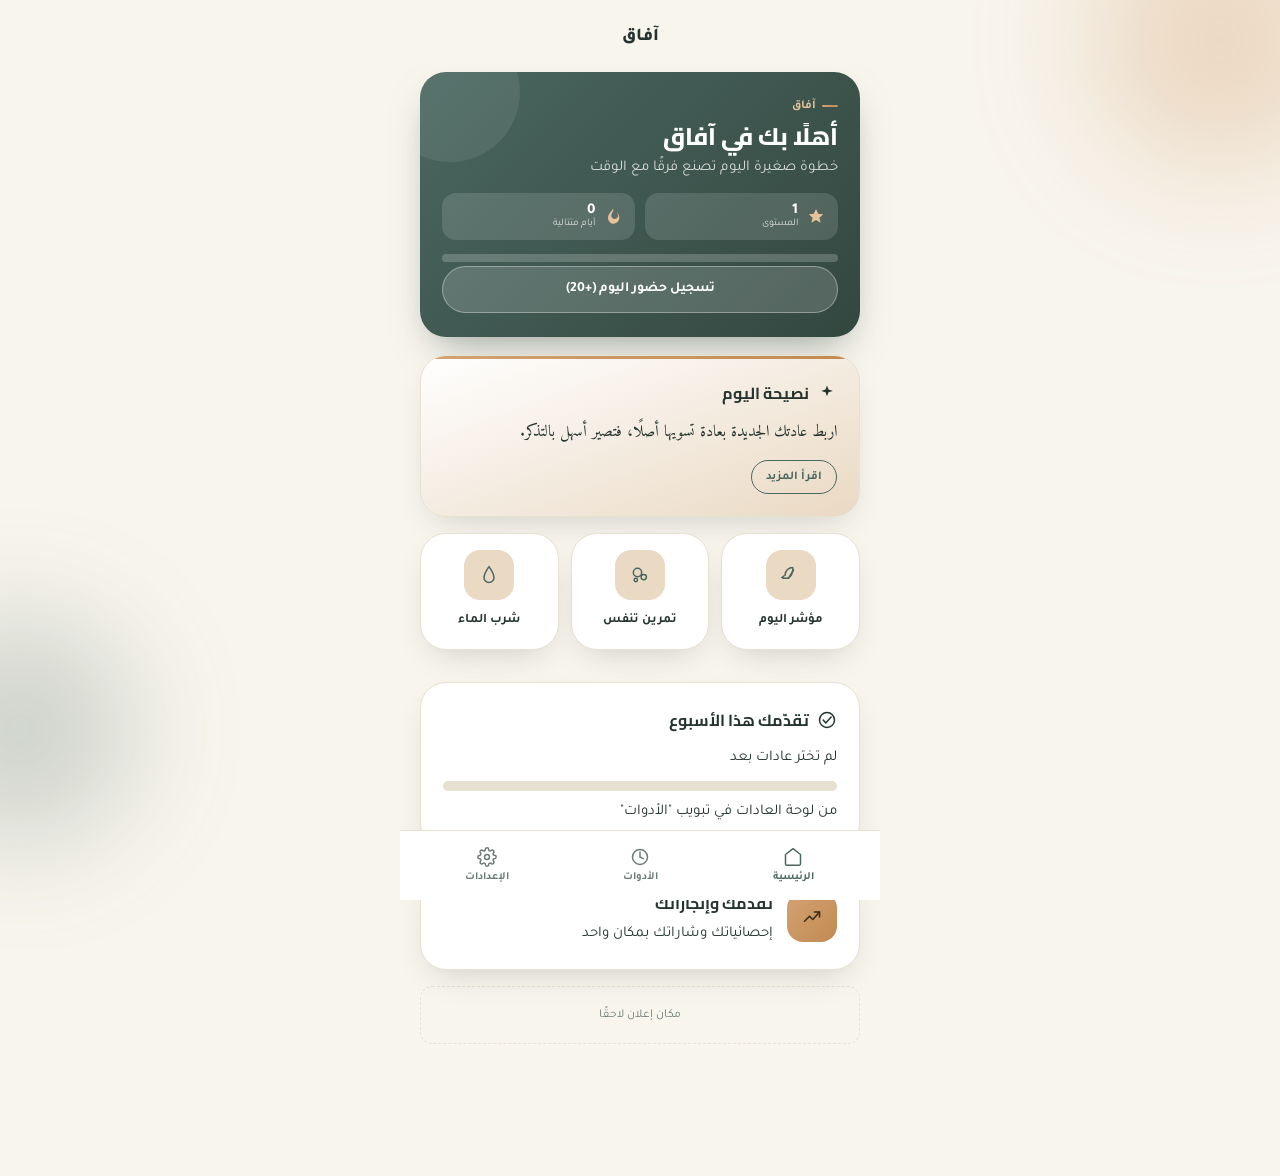
==== index.html @ e6ddd4c6 "Update print statement from 'Hello' to 'Goodbye'" ====
<!DOCTYPE html>
<html lang="ar" dir="rtl">
<head>
<meta charset="UTF-8" />
<meta name="viewport" content="width=device-width, initial-scale=1.0, maximum-scale=1.0, user-scalable=no" />
<meta name="theme-color" content="#4A6760" />
<title>آفاق | تطوير الحياة</title>
<link rel="preconnect" href="https://fonts.googleapis.com">
<link rel="preconnect" href="https://fonts.gstatic.com" crossorigin>
<link href="https://fonts.googleapis.com/css2?family=Cairo:wght@600;700;800&family=Tajawal:wght@400;500;700&family=Amiri:ital@0;1&display=swap" rel="stylesheet">
<style>
  :root{
    --primary:#4A6760; --primary-light:#6C8981; --primary-dark:#324841;
    --bg:#F8F5ED; --accent:#D4A373; --accent-light:#E7C39B; --accent-soft:#EAD9C3;
    --surface:#FFFFFF; --text-secondary:#6D7B75; --text-primary:#26342F; --border:#E7E1D2; --danger:#B3564B;
    --gold-grad: linear-gradient(135deg, #D4A373, #C08A52);
    --primary-grad: linear-gradient(135deg, #4A6760, #33473F);
    --radius-lg:26px; --radius-md:18px; --radius-sm:12px;
    --shadow: 0 14px 34px -14px rgba(38,52,47,0.22);
    --shadow-soft: 0 8px 20px -10px rgba(38,52,47,0.15);
  }
  [data-theme="dark"]{
    --primary:#9BC2B7; --primary-light:#7FA79B; --primary-dark:#C7E2D9;
    --bg:#141B18; --accent:#D9AE83; --accent-light:#E8C79E; --accent-soft:#332A1F;
    --surface:#1E2622; --text-secondary:#A9B5AF; --text-primary:#F3F1E9; --border:#2C3733;
    --shadow: 0 14px 34px -14px rgba(0,0,0,0.55); --shadow-soft: 0 8px 20px -10px rgba(0,0,0,0.4);
  }
  *{box-sizing:border-box; -webkit-tap-highlight-color:transparent;}
  html,body{margin:0;padding:0;height:100%;}
  body{ font-family:'Tajawal', sans-serif; background:var(--bg); color:var(--text-primary); overflow-x:hidden; transition:background .35s ease, color .35s ease; }
  h1,h2,h3,.display{ font-family:'Cairo', sans-serif; }
  .serif{ font-family:'Amiri', serif; }

  .icon{ width:20px; height:20px; stroke:currentColor; fill:none; stroke-width:1.8; stroke-linecap:round; stroke-linejoin:round; display:block; }
  .icon-fill{ fill:currentColor; stroke:none; }
  .icon-lg{ width:28px; height:28px; }
  .icon-sm{ width:15px; height:15px; }

  .blob{ position:fixed; border-radius:50%; filter:blur(60px); z-index:0; opacity:.35; pointer-events:none; }
  .blob-1{ width:260px; height:260px; background:var(--accent); top:-90px; right:-70px; }
  .blob-2{ width:220px; height:220px; background:var(--primary); bottom:60px; left:-90px; opacity:.25; }
  @media (prefers-reduced-motion: no-preference){ .blob{ animation: floaty 9s ease-in-out infinite alternate; } .blob-2{ animation-duration:11s; } }
  @keyframes floaty{ from{ transform:translateY(0) scale(1);} to{ transform:translateY(18px) scale(1.05);} }

  #app{ max-width:480px; margin:0 auto; min-height:100vh; display:flex; flex-direction:column; position:relative; background:transparent; z-index:1; }

  .topbar{ display:flex; align-items:center; justify-content:space-between; padding:18px 20px 8px; position:sticky; top:0; background:var(--bg); z-index:30; }
  .topbar .back-btn{ width:38px;height:38px;border-radius:50%; background:var(--surface); border:1px solid var(--border); display:flex;align-items:center;justify-content:center; cursor:pointer; box-shadow:var(--shadow-soft); color:var(--text-primary); }
  .topbar .title{font-size:18px;font-weight:800;flex:1;text-align:center;}
  .topbar .spacer{width:38px;}

  .screen{ display:none; padding:8px 20px 118px; flex:1; animation: fadeIn .35s ease; }
  .screen.active{display:block;}
  @keyframes fadeIn{ from{opacity:0; transform:translateY(8px);} to{opacity:1; transform:translateY(0);} }

  .eyebrow{ display:inline-flex; align-items:center; gap:6px; color:var(--accent); font-size:12px; font-weight:700; margin:0 0 8px; }
  .eyebrow::before{ content:''; width:16px; height:2px; background:var(--gold-grad); border-radius:2px; }
  .hero-title{ font-size:27px; font-weight:800; margin:0 0 6px; line-height:1.35; background:linear-gradient(90deg, var(--text-primary), var(--primary)); -webkit-background-clip:text; background-clip:text; color:transparent; }
  .hero-sub{color:var(--text-secondary); font-size:15px; margin:0 0 22px;}

  .card{ background:var(--surface); border:1px solid var(--border); border-radius:var(--radius-lg); padding:22px; margin-bottom:16px; box-shadow:var(--shadow); position:relative; overflow:hidden; }
  .card::before{ content:''; position:absolute; top:0; right:0; left:0; height:3px; background:var(--gold-grad); opacity:0; transition:opacity .2s; }
  .card.accented::before{ opacity:1; }
  .card h3{font-size:16px; margin:0 0 10px; display:flex; align-items:center; gap:8px;}
  .card p{font-size:15px; line-height:1.75; margin:0; color:var(--text-primary);}
  .muted{color:var(--text-secondary); font-size:13px;}

  .hero-panel{ background:var(--primary-grad); border-radius:var(--radius-lg); padding:24px 22px; color:#fff; margin-bottom:18px; position:relative; overflow:hidden; box-shadow:0 18px 40px -16px rgba(50,72,63,0.55); }
  .hero-panel::after{ content:''; position:absolute; width:140px; height:140px; border-radius:50%; background:rgba(255,255,255,0.08); top:-50px; left:-40px; }
  .hero-panel .eyebrow{ color:var(--accent-light); }
  .hero-panel .hero-title{ background:none; -webkit-text-fill-color:#fff; color:#fff; font-size:24px; }
  .hero-panel .hero-sub{ color:rgba(255,255,255,0.78); margin-bottom:16px; }
  .hero-stats{ display:flex; gap:10px; margin-bottom:14px; }
  .hero-stat-pill{ flex:1; background:rgba(255,255,255,0.13); border-radius:14px; padding:10px 12px; display:flex; align-items:center; gap:8px; }
  .hero-stat-pill .icon{ color:var(--accent-light); flex-shrink:0; }
  .hero-stat-pill .val{ font-size:15px; font-weight:800; line-height:1; }
  .hero-stat-pill .lbl{ font-size:10px; opacity:.8; }
  .xp-track{ height:8px; background:rgba(255,255,255,0.2); border-radius:5px; overflow:hidden; margin-top:4px; }
  .xp-fill{ height:100%; background:var(--gold-grad); border-radius:5px; transition:width .5s; }
  .checkin-btn{ width:100%; margin-top:4px; }

  .btn{ display:inline-flex; align-items:center; justify-content:center; gap:8px; font-family:'Tajawal', sans-serif; font-weight:700; font-size:14px; padding:14px 22px; border-radius:999px; border:none; cursor:pointer; transition:transform .15s ease, opacity .15s ease, box-shadow .15s ease; -webkit-user-select:none; user-select:none; }
  .btn:active{ transform:scale(0.96); }
  .btn-primary{ background:var(--primary-grad); color:#fff; box-shadow:0 10px 22px -8px rgba(74,103,96,0.55); }
  .btn-gold{ background:var(--gold-grad); color:#3A2A16; box-shadow:0 10px 22px -8px rgba(212,163,115,0.55); }
  .btn-outline{ background:transparent; color:var(--primary); border:1.5px solid var(--primary); }
  .btn-white{ background:rgba(255,255,255,0.16); color:#fff; border:1px solid rgba(255,255,255,0.35); }
  .btn-chip{ background:var(--bg); color:var(--text-secondary); border:1px solid var(--border); padding:9px 16px; font-size:13px; }
  .btn-chip.active{ background:var(--primary); color:#fff; border-color:var(--primary); }
  .btn-sm{ padding:9px 14px; font-size:12px; }
  .btn:disabled{ opacity:.45; cursor:not-allowed; }
  .btn-block{ width:100%; }
  .btn-row{ display:flex; gap:10px; flex-wrap:wrap; margin-bottom:16px; }
  .btn-row .btn{ flex:1; }
  .chip-row{ display:flex; gap:8px; flex-wrap:wrap; margin-bottom:16px; }

  .quick-grid{ display:flex; gap:12px; margin-bottom:16px; }
  .quick-card{ flex:1; text-align:center; cursor:pointer; padding:16px 10px; }
  .quick-icon{ width:50px;height:50px;border-radius:16px; background:var(--accent-soft); display:flex;align-items:center;justify-content:center; margin:0 auto 10px; color:var(--primary); }

  .progress-track{ height:10px; border-radius:6px; background:var(--border); overflow:hidden; margin-top:10px;}
  .progress-fill{ height:100%; background:var(--gold-grad); border-radius:6px; transition:width .5s ease; }

  .flip-card{ min-height:210px; display:flex; align-items:center; justify-content:center; flex-direction:column; text-align:center; cursor:pointer; background:linear-gradient(160deg, var(--surface), var(--accent-soft)); }
  .flip-icon{ margin-bottom:14px; color:var(--accent); }
  .flip-text{ font-size:19px; line-height:1.9; }

  .mood-grid, .tile-grid{ display:flex; flex-wrap:wrap; gap:10px; }
  .mood-item, .tile{ width:calc(33.333% - 7px); aspect-ratio:1; border-radius:var(--radius-md); border:1px solid var(--border); background:var(--surface); display:flex; flex-direction:column; align-items:center; justify-content:center; cursor:pointer; gap:6px; transition:background .2s ease, color .2s ease, transform .15s ease; color:var(--primary); }
  .mood-item:active, .tile:active{ transform:scale(0.95); }
  .mood-item.selected, .tile.selected{ background:var(--primary-grad); color:#fff; border-color:var(--primary); }
  .mood-item span.lbl, .tile span.lbl{ font-size:11.5px; text-align:center; color:var(--text-primary); }
  .mood-item.selected span.lbl, .tile.selected span.lbl{ color:#fff; }

  .breathe-wrap{ display:flex; flex-direction:column; align-items:center; margin-top:16px; }
  .breathe-ring-outer{ width:240px; height:240px; border-radius:50%; display:flex; align-items:center; justify-content:center; background: radial-gradient(circle at center, var(--accent-soft) 0%, transparent 70%); }
  .breathe-circle{ width:140px; height:140px; border-radius:50%; background: var(--primary-grad); display:flex; align-items:center; justify-content:center; color:#fff; font-size:18px; font-weight:700; box-shadow:0 20px 45px -15px rgba(74,103,96,0.6); transition: width 4s ease-in-out, height 4s ease-in-out; }
  .breathe-circle.grow{ width:220px; height:220px; }
  .breathe-wrap .btn{ margin-top:26px; min-width:200px; }

  .section-heading{ display:flex; align-items:center; gap:8px; margin:22px 0 10px; font-size:13px; font-weight:800; color:var(--text-secondary); }
  .section-heading:first-of-type{ margin-top:4px; }
  .section-heading::after{ content:''; flex:1; height:1px; background:var(--border); }
  .tool-row{ display:flex; align-items:center; gap:14px; background:var(--surface); border:1px solid var(--border); border-radius:var(--radius-lg); padding:15px 18px; margin-bottom:10px; cursor:pointer; box-shadow:var(--shadow-soft); transition:transform .15s ease; }
  .tool-row:active{ transform:scale(0.98); }
  .tool-row .tool-icon{ width:44px;height:44px;border-radius:14px; background:var(--accent-soft); display:flex;align-items:center;justify-content:center; flex-shrink:0; color:var(--primary); }
  .tool-row .tool-text{ flex:1; }
  .tool-row .tool-text h4{ margin:0 0 2px; font-size:15px; }
  .tool-row .tool-text span{ font-size:12px; color:var(--text-secondary); }
  .tool-row .chev{ color:var(--text-secondary); }

  textarea, input[type=text], input[type=time]{ width:100%; font-family:'Tajawal', sans-serif; font-size:15px; border:1px solid var(--border); border-radius:var(--radius-sm); padding:14px; background:var(--bg); color:var(--text-primary); }
  textarea{ min-height:100px; resize:vertical; }
  textarea:focus, input[type=text]:focus{ outline:2px solid var(--primary); outline-offset:1px; }

  .entry-item{ border:1px solid var(--border); border-radius:var(--radius-sm); padding:12px 14px; margin-bottom:8px; background:var(--surface); }
  .entry-item .date{ font-size:11px; color:var(--text-secondary); margin-bottom:4px; }

  .ad-placeholder{ height:58px; border:1.5px dashed var(--border); border-radius:var(--radius-sm); display:flex; align-items:center; justify-content:center; color:var(--text-secondary); font-size:12px; margin:14px 0; }

  .settings-row{ display:flex; align-items:center; justify-content:space-between; gap:10px;}
  .switch{ position:relative; width:50px; height:28px; flex-shrink:0;}
  .switch input{ display:none; }
  .switch .track{ position:absolute; inset:0; background:var(--border); border-radius:999px; transition:.25s; }
  .switch .thumb{ position:absolute; top:3px; right:3px; width:22px; height:22px; border-radius:50%; background:#fff; transition:.25s; box-shadow:0 2px 4px rgba(0,0,0,0.2); }
  .switch input:checked + .track{ background:var(--primary); }
  .switch input:checked + .track + .thumb{ transform:translateX(-22px); }

  .bottom-nav{ position:fixed; bottom:0; left:50%; transform:translateX(-50%); width:100%; max-width:480px; background:var(--surface); border-top:1px solid var(--border); display:flex; padding:8px 10px calc(8px + env(safe-area-inset-bottom)); z-index:40; }
  .nav-btn{ flex:1; display:flex; flex-direction:column; align-items:center; gap:4px; padding:8px 0; cursor:pointer; color:var(--text-secondary); font-size:11px; font-weight:700; background:none; border:none; font-family:'Tajawal',sans-serif; }
  .nav-btn.active{ color:var(--primary); }

  .toast{ position:fixed; bottom:100px; left:50%; transform:translateX(-50%) translateY(20px); background:var(--text-primary); color:var(--bg); padding:12px 22px; border-radius:999px; font-size:13px; font-weight:700; opacity:0; transition:.3s ease; z-index:100; pointer-events:none; max-width:85%; text-align:center; }
  .toast.show{ opacity:1; transform:translateX(-50%) translateY(0); }

  .slider-row{ margin-bottom:16px; }
  .slider-row .slider-label{ display:flex; justify-content:space-between; font-size:13px; margin-bottom:6px; }
  .slider-row .slider-label b{ color:var(--accent); }
  input[type=range]{ -webkit-appearance:none; width:100%; height:6px; border-radius:4px; background:var(--border); outline:none; }
  input[type=range]::-webkit-slider-thumb{ -webkit-appearance:none; width:20px; height:20px; border-radius:50%; background:var(--gold-grad); box-shadow:0 4px 10px rgba(0,0,0,0.25); cursor:pointer; border:2px solid var(--surface); }
  .radar-wrap{ display:flex; justify-content:center; margin-bottom:6px; }

  .matrix-add{ margin-bottom:14px; }
  .quadrant-grid{ display:grid; grid-template-columns:1fr 1fr; gap:10px; }
  .quadrant-box{ background:var(--surface); border:1px solid var(--border); border-radius:var(--radius-md); padding:12px; min-height:120px; border-top:4px solid var(--primary); }
  .quadrant-box.q-schedule{ border-top-color:var(--accent); }
  .quadrant-box.q-delegate{ border-top-color:#8B9A94; }
  .quadrant-box.q-eliminate{ border-top-color:var(--danger); }
  .quadrant-box h4{ margin:0 0 8px; font-size:12px; }
  .quadrant-box .q-item{ display:flex; align-items:center; gap:6px; font-size:12.5px; background:var(--bg); border-radius:8px; padding:7px 8px; margin-bottom:6px; }
  .quadrant-box .q-item span{ flex:1; }
  .quadrant-box .q-item.done span{ text-decoration:line-through; opacity:.5; }
  .q-item button{ background:none; border:none; color:var(--text-secondary); cursor:pointer; font-size:13px; padding:2px; }

  .water-grid{ display:flex; flex-wrap:wrap; gap:12px; justify-content:center; margin:20px 0; }
  .water-cup{ width:44px; height:52px; border-radius:8px 8px 16px 16px; border:2px solid var(--primary); display:flex; align-items:flex-end; justify-content:center; cursor:pointer; overflow:hidden; background:var(--surface); }
  .water-cup .fill{ width:100%; height:0%; background:linear-gradient(180deg, #8FC1D9, #4A93B5); transition:height .3s ease; }
  .water-cup.filled .fill{ height:100%; }

  .ring-wrap{ display:flex; justify-content:center; margin:14px 0 6px; }
  .ring-outer{ width:220px; height:220px; border-radius:50%; display:flex; align-items:center; justify-content:center; background: conic-gradient(var(--accent) calc(var(--deg,0) * 1deg), var(--border) 0deg); transition: background .3s linear; }
  .ring-inner{ width:180px; height:180px; border-radius:50%; background:var(--surface); display:flex; flex-direction:column; align-items:center; justify-content:center; box-shadow:var(--shadow-soft); }
  .ring-inner .time{ font-size:32px; font-weight:800; font-family:'Cairo', sans-serif; }
  .ring-inner .mode{ font-size:12px; color:var(--text-secondary); margin-top:4px; }

  .habit-board-row{ display:flex; align-items:center; gap:10px; margin-bottom:12px; }
  .habit-board-row .hb-label{ width:96px; flex-shrink:0; font-size:12.5px; display:flex; align-items:center; gap:6px; }
  .hb-days{ display:flex; gap:5px; flex:1; }
  .hb-day{ flex:1; aspect-ratio:1; border-radius:9px; border:1px solid var(--border); display:flex; align-items:center; justify-content:center; font-size:10.5px; color:var(--text-secondary); background:var(--surface); }
  .hb-day.done{ background:var(--primary-grad); color:#fff; border-color:var(--primary); }
  .hb-day.today{ border:2px solid var(--accent); cursor:pointer; font-weight:800; }
  .hb-day.today:active{ transform:scale(0.92); }
  .habit-pick-item{ display:flex; align-items:center; gap:8px; padding:11px 14px; border:1px solid var(--border); border-radius:var(--radius-md); margin-bottom:8px; cursor:pointer; background:var(--surface); }
  .habit-pick-item.checked{ border-color:var(--primary); background:var(--accent-soft); }
  .hp-check{ width:20px; height:20px; border-radius:6px; border:2px solid var(--border); flex-shrink:0; display:flex; align-items:center; justify-content:center; color:transparent; }
  .habit-pick-item.checked .hp-check{ background:var(--primary); border-color:var(--primary); color:#fff; }
  .hp-icon{ color:var(--primary); }

  .routine-tabs{ display:flex; gap:8px; margin-bottom:16px; }
  .routine-tabs .btn-chip{ flex:1; display:flex; align-items:center; justify-content:center; gap:6px;}
  .routine-item{ display:flex; align-items:center; gap:10px; background:var(--surface); border:1px solid var(--border); border-radius:var(--radius-sm); padding:12px 14px; margin-bottom:8px; }
  .check-circle-sm{ width:24px; height:24px; border-radius:50%; border:2px solid var(--border); flex-shrink:0; display:flex; align-items:center; justify-content:center; cursor:pointer; color:transparent; }
  .routine-item.done .check-circle-sm{ background:var(--primary); border-color:var(--primary); color:#fff; }
  .routine-item.done span.rtext{ text-decoration:line-through; opacity:.5; }
  .routine-item .rtext{ flex:1; font-size:14px; }
  .routine-item button{ background:none; border:none; color:var(--text-secondary); font-size:15px; cursor:pointer; }
  .add-item-row{ display:flex; gap:8px; margin-bottom:16px; }
  .add-item-row input{ flex:1; }

  .badge-grid{ display:grid; grid-template-columns:1fr 1fr; gap:12px; }
  .badge-card{ background:var(--surface); border:1px solid var(--border); border-radius:var(--radius-md); padding:18px 10px; text-align:center; position:relative; }
  .badge-card .b-icon{ margin:0 auto 8px; color:var(--text-secondary); opacity:.35; display:flex; justify-content:center; }
  .badge-card.unlocked .b-icon{ color:var(--accent); opacity:1; }
  .badge-card .b-title{ font-size:12.5px; font-weight:700; margin-bottom:3px; }
  .badge-card .b-desc{ font-size:10.5px; color:var(--text-secondary); }
  .badge-card.unlocked{ border-color:var(--accent); box-shadow:0 8px 22px -12px rgba(212,163,115,0.6); }
  .badge-card.unlocked::after{ content:'✓'; position:absolute; top:8px; left:8px; width:18px; height:18px; border-radius:50%; background:var(--gold-grad); color:#3A2A16; font-size:11px; display:flex; align-items:center; justify-content:center; font-weight:800; }

  .streak-pill{ display:inline-flex; align-items:center; gap:6px; background:var(--accent-soft); color:var(--accent); padding:6px 14px; border-radius:999px; font-size:12.5px; font-weight:700; margin-bottom:14px; }
  [data-theme="dark"] .streak-pill{ color:var(--accent-light); }

  .heatmap{ display:grid; grid-template-columns:repeat(10,1fr); gap:5px; margin-top:8px; }
  .heat-cell{ aspect-ratio:1; border-radius:5px; background:var(--border); }
  .heat-1{ background:var(--accent-soft); }
  .heat-2{ background:var(--accent-light); }
  .heat-3{ background:var(--accent); }
  .stat-grid{ display:grid; grid-template-columns:1fr 1fr; gap:12px; }
  .stat-box{ background:var(--surface); border:1px solid var(--border); border-radius:var(--radius-md); padding:16px; text-align:center; }
  .stat-box .sv{ font-size:22px; font-weight:800; color:var(--primary); font-family:'Cairo',sans-serif; }
  .stat-box .sl{ font-size:11.5px; color:var(--text-secondary); margin-top:2px; }

  .goal-card{ background:var(--surface); border:1px solid var(--border); border-radius:var(--radius-md); padding:18px; margin-bottom:14px; }
  .goal-card h4{ margin:0 0 4px; font-size:15px; }
  .milestone-item{ display:flex; align-items:center; gap:8px; font-size:13px; margin:8px 0; }
  .milestone-item span{ flex:1; }
  .milestone-item.done span{ text-decoration:line-through; opacity:.5; }
  .milestone-add-row{ display:flex; gap:6px; margin-top:8px; }
  .milestone-add-row input{ flex:1; padding:9px 12px; font-size:13px; }

  .book-item{ display:flex; align-items:center; gap:10px; background:var(--surface); border:1px solid var(--border); border-radius:var(--radius-sm); padding:12px; margin-bottom:8px; }
  .book-item .bi-info{ flex:1; }
  .book-item .bi-title{ font-size:14px; font-weight:700; margin-bottom:2px; }
  .book-item .bi-author{ font-size:11.5px; color:var(--text-secondary); }
  .status-chip{ font-size:10.5px; padding:4px 10px; border-radius:999px; background:var(--accent-soft); color:var(--accent); white-space:nowrap; cursor:pointer; border:none; font-family:'Tajawal',sans-serif; font-weight:700;}
  .stars{ display:flex; gap:2px; margin-top:4px; }
  .stars .star-btn{ cursor:pointer; color:var(--border); }
  .stars .star-btn.on{ color:var(--accent); }

  ::selection{ background:var(--accent-soft); }
</style>
</head>
<body>
<div class="blob blob-1"></div>
<div class="blob blob-2"></div>

<!-- ===== Icon library ===== -->
<svg style="display:none">
<defs>
  <symbol id="i-home" viewBox="0 0 24 24"><path d="M3 9l9-7 9 7v11a2 2 0 0 1-2 2H5a2 2 0 0 1-2-2z"/></symbol>
  <symbol id="i-compass" viewBox="0 0 24 24"><circle cx="12" cy="12" r="9"/><path d="M12 6v6l4 2"/></symbol>
  <symbol id="i-gear" viewBox="0 0 24 24"><circle cx="12" cy="12" r="3"/><path d="M19.4 15a1.65 1.65 0 0 0 .33 1.82l.06.06a2 2 0 1 1-2.83 2.83l-.06-.06a1.65 1.65 0 0 0-1.82-.33 1.65 1.65 0 0 0-1 1.51V21a2 2 0 0 1-4 0v-.09A1.65 1.65 0 0 0 9 19.4a1.65 1.65 0 0 0-1.82.33l-.06.06a2 2 0 1 1-2.83-2.83l.06-.06a1.65 1.65 0 0 0 .33-1.82 1.65 1.65 0 0 0-1.51-1H3a2 2 0 0 1 0-4h.09A1.65 1.65 0 0 0 4.6 9a1.65 1.65 0 0 0-.33-1.82l-.06-.06a2 2 0 1 1 2.83-2.83l.06.06a1.65 1.65 0 0 0 1.82.33H9a1.65 1.65 0 0 0 1-1.51V3a2 2 0 0 1 4 0v.09a1.65 1.65 0 0 0 1 1.51 1.65 1.65 0 0 0 1.82-.33l.06-.06a2 2 0 1 1 2.83 2.83l-.06.06a1.65 1.65 0 0 0-.33 1.82V9a1.65 1.65 0 0 0 1.51 1H21a2 2 0 0 1 0 4h-.09a1.65 1.65 0 0 0-1.51 1z"/></symbol>
  <symbol id="i-sparkle" viewBox="0 0 24 24"><path class="icon-fill" d="M12 3l1.8 4.9L19 9.5l-5.2 1.6L12 16l-1.8-4.9L5 9.5l5.2-1.6L12 3z"/></symbol>
  <symbol id="i-dice" viewBox="0 0 24 24"><rect x="3" y="3" width="18" height="18" rx="5"/><circle class="icon-fill" cx="8" cy="8" r="1.3"/><circle class="icon-fill" cx="16" cy="8" r="1.3"/><circle class="icon-fill" cx="12" cy="12" r="1.3"/><circle class="icon-fill" cx="8" cy="16" r="1.3"/><circle class="icon-fill" cx="16" cy="16" r="1.3"/></symbol>
  <symbol id="i-leaf" viewBox="0 0 24 24"><path d="M5 12c0-5.5 4.5-9 9-9 1 6-2 13-9 13-2 0-4-1-4-1z"/><line x1="9" y1="16" x2="15" y2="6"/></symbol>
  <symbol id="i-target" viewBox="0 0 24 24"><circle cx="12" cy="12" r="9"/><circle cx="12" cy="12" r="5.5"/><circle class="icon-fill" cx="12" cy="12" r="2"/></symbol>
  <symbol id="i-chat" viewBox="0 0 24 24"><rect x="3" y="5" width="18" height="12" rx="4"/><path class="icon-fill" d="M8 17l-2 4 5-4z"/></symbol>
  <symbol id="i-flower" viewBox="0 0 24 24"><circle cx="12" cy="6" r="3"/><circle cx="18" cy="12" r="3"/><circle cx="12" cy="18" r="3"/><circle cx="6" cy="12" r="3"/><circle class="icon-fill" cx="12" cy="12" r="2.2"/></symbol>
  <symbol id="i-bubbles" viewBox="0 0 24 24"><circle cx="9" cy="9" r="5"/><circle cx="16.5" cy="14.5" r="3.2"/><circle cx="7" cy="18" r="2"/></symbol>
  <symbol id="i-stopwatch" viewBox="0 0 24 24"><circle cx="12" cy="13" r="8"/><line x1="12" y1="13" x2="12" y2="8.5"/><line x1="9" y1="2" x2="15" y2="2"/><line x1="12" y1="2" x2="12" y2="5"/></symbol>
  <symbol id="i-droplet" viewBox="0 0 24 24"><path d="M12 2C12 2 6 10.5 6 15a6 6 0 0 0 12 0c0-4.5-6-13-6-13z"/></symbol>
  <symbol id="i-check-circle" viewBox="0 0 24 24"><circle cx="12" cy="12" r="9"/><polyline points="7.5,12 10.5,15.5 17,8.5"/></symbol>
  <symbol id="i-grid4" viewBox="0 0 24 24"><rect x="3" y="3" width="8" height="8" rx="1.5"/><rect x="13" y="3" width="8" height="8" rx="1.5"/><rect x="3" y="13" width="8" height="8" rx="1.5"/><rect x="13" y="13" width="8" height="8" rx="1.5"/></symbol>
  <symbol id="i-sun" viewBox="0 0 24 24"><circle cx="12" cy="12" r="4"/><line x1="12" y1="2" x2="12" y2="4.5"/><line x1="12" y1="19.5" x2="12" y2="22"/><line x1="4.2" y1="4.2" x2="6" y2="6"/><line x1="18" y1="18" x2="19.8" y2="19.8"/><line x1="2" y1="12" x2="4.5" y2="12"/><line x1="19.5" y1="12" x2="22" y2="12"/><line x1="4.2" y1="19.8" x2="6" y2="18"/><line x1="18" y1="6" x2="19.8" y2="4.2"/></symbol>
  <symbol id="i-moon" viewBox="0 0 24 24"><path class="icon-fill" d="M21 12.8A9 9 0 1 1 11.2 3 7 7 0 0 0 21 12.8z"/></symbol>
  <symbol id="i-notebook" viewBox="0 0 24 24"><rect x="5" y="3" width="14" height="18" rx="1.5"/><line x1="9" y1="3" x2="9" y2="21"/><line x1="12" y1="8" x2="16" y2="8"/><line x1="12" y1="12" x2="16" y2="12"/><line x1="12" y1="16" x2="16" y2="16"/></symbol>
  <symbol id="i-medal" viewBox="0 0 24 24"><circle cx="12" cy="9" r="5"/><path d="M9 13.2 6.5 21 12 18 17.5 21 15 13.2"/></symbol>
  <symbol id="i-flame" viewBox="0 0 24 24"><path class="icon-fill" d="M12 2c1.5 3-2 4.7-2 8.3a4 4 0 0 0 8 0c0-2-1-3-1.5-4 2 1.5 3 4.2 3 6.7A6.5 6.5 0 0 1 6 13.5C6 8 10 6 12 2z"/></symbol>
  <symbol id="i-star" viewBox="0 0 24 24"><path class="icon-fill" d="M12 2.5l2.6 5.6 6.1.6-4.6 4.1 1.4 6-5.5-3.2-5.5 3.2 1.4-6-4.6-4.1 6.1-.6z"/></symbol>
  <symbol id="i-trending" viewBox="0 0 24 24"><polyline points="3,17 9,11 13,15 21,6"/><polyline points="15,6 21,6 21,12"/></symbol>
  <symbol id="i-calendar" viewBox="0 0 24 24"><rect x="3" y="5" width="18" height="16" rx="2"/><line x1="3" y1="10" x2="21" y2="10"/><line x1="8" y1="3" x2="8" y2="7"/><line x1="16" y1="3" x2="16" y2="7"/></symbol>
  <symbol id="i-bell" viewBox="0 0 24 24"><path d="M18 9a6 6 0 0 0-12 0c0 6.5-3 8-3 8h18s-3-1.5-3-8z"/><path d="M13.7 20a2 2 0 0 1-3.4 0"/></symbol>
  <symbol id="i-flag" viewBox="0 0 24 24"><line x1="5" y1="3" x2="5" y2="21"/><path d="M5 4h13l-3.5 4.5L18 13H5z"/></symbol>
  <symbol id="i-book-open" viewBox="0 0 24 24"><path d="M3 5a2 2 0 0 1 2-2h6v16H5a2 2 0 0 1-2-2z"/><path d="M21 5a2 2 0 0 0-2-2h-6v16h6a2 2 0 0 0 2-2z"/></symbol>
  <symbol id="i-pencil" viewBox="0 0 24 24"><path d="M4 20l1-4L16.5 4.5a1.5 1.5 0 0 1 2 0l1 1a1.5 1.5 0 0 1 0 2L8 19l-4 1z"/></symbol>
  <symbol id="i-walk" viewBox="0 0 24 24"><circle class="icon-fill" cx="13" cy="4" r="1.8"/><path d="M13 6.5v6l-4 4.5M13 9l4-2M13 11.5l3 2.5-1 6"/></symbol>
  <symbol id="i-phone-off" viewBox="0 0 24 24"><rect x="7" y="2" width="10" height="20" rx="2"/><line x1="4" y1="4" x2="20" y2="20"/></symbol>
  <symbol id="i-list-check" viewBox="0 0 24 24"><circle class="icon-fill" cx="4.5" cy="6" r="1.3"/><line x1="9" y1="6" x2="20" y2="6"/><circle class="icon-fill" cx="4.5" cy="12" r="1.3"/><line x1="9" y1="12" x2="20" y2="12"/><circle class="icon-fill" cx="4.5" cy="18" r="1.3"/><line x1="9" y1="18" x2="20" y2="18"/></symbol>
  <symbol id="i-cloud" viewBox="0 0 24 24"><path d="M17 18H7a4 4 0 1 1 .6-8A5.5 5.5 0 0 1 18 9.6 3.5 3.5 0 0 1 17 18z"/></symbol>
  <symbol id="i-question" viewBox="0 0 24 24"><circle cx="12" cy="12" r="9"/><path d="M9.5 9.2a2.6 2.6 0 0 1 5 1c0 1.7-2.5 1.9-2.5 3.5"/><circle class="icon-fill" cx="12" cy="17" r="0.6"/></symbol>
  <symbol id="i-zap" viewBox="0 0 24 24"><path class="icon-fill" d="M13 2 4 14h6l-1 8 9-12h-6z"/></symbol>
</defs>
</svg>

<div id="app">

  <div class="topbar" id="topbar">
    <div class="back-btn" id="backBtn" style="visibility:hidden;" onclick="goBack()"><svg class="icon" viewBox="0 0 24 24" fill="none" stroke-width="2"><path d="M9 6l6 6-6 6"/></svg></div>
    <div class="title" id="screenTitle">آفاق</div>
    <div class="spacer"></div>
  </div>

  <!-- ===== HOME ===== -->
  <div class="screen" id="screen-home">
    <div class="hero-panel">
      <p class="eyebrow">آفاق</p>
      <h1 class="hero-title">أهلًا بك في آفاق</h1>
      <p class="hero-sub">خطوة صغيرة اليوم تصنع فرقًا مع الوقت</p>
      <div class="hero-stats">
        <div class="hero-stat-pill">
          <svg class="icon" viewBox="0 0 24 24"><use href="#i-star"></use></svg>
          <div><div class="val" id="heroLevel">1</div><div class="lbl">المستوى</div></div>
        </div>
        <div class="hero-stat-pill">
          <svg class="icon" viewBox="0 0 24 24"><use href="#i-flame"></use></svg>
          <div><div class="val" id="heroStreak">0</div><div class="lbl">أيام متتالية</div></div>
        </div>
      </div>
      <div class="xp-track"><div class="xp-fill" id="heroXpFill" style="width:0%"></div></div>
      <button class="btn btn-white checkin-btn" id="checkinBtn" onclick="doCheckin()">تسجيل حضور اليوم</button>
    </div>

    <div class="card flip-card accented" onclick="go('daily-tip')" style="min-height:0; padding:22px; text-align:right; display:block;">
      <h3><svg class="icon" viewBox="0 0 24 24"><use href="#i-sparkle"></use></svg> نصيحة اليوم</h3>
      <p class="serif" id="home-tip-text" style="margin-bottom:14px; font-size:16px;"></p>
      <span class="btn btn-outline btn-sm">اقرأ المزيد</span>
    </div>

    <div class="quick-grid">
      <div class="card quick-card" onclick="go('mood')"><div class="quick-icon"><svg class="icon" viewBox="0 0 24 24"><use href="#i-leaf"></use></svg></div><p style="font-weight:700; font-size:13px; margin:0;">مؤشر اليوم</p></div>
      <div class="card quick-card" onclick="go('breathing')"><div class="quick-icon"><svg class="icon" viewBox="0 0 24 24"><use href="#i-bubbles"></use></svg></div><p style="font-weight:700; font-size:13px; margin:0;">تمرين تنفس</p></div>
      <div class="card quick-card" onclick="go('water')"><div class="quick-icon"><svg class="icon" viewBox="0 0 24 24"><use href="#i-droplet"></use></svg></div><p style="font-weight:700; font-size:13px; margin:0;">شرب الماء</p></div>
    </div>

    <div class="card">
      <h3><svg class="icon" viewBox="0 0 24 24"><use href="#i-check-circle"></use></svg> تقدّمك هذا الأسبوع</h3>
      <p id="home-progress-text">0/7</p>
      <div class="progress-track"><div class="progress-fill" id="home-progress-fill" style="width:0%"></div></div>
      <p class="muted" style="margin-top:8px;">من لوحة العادات في تبويب "الأدوات"</p>
    </div>

    <div class="card accented" onclick="go('stats')" style="cursor:pointer; display:flex; align-items:center; gap:14px;">
      <div class="quick-icon" style="margin:0; background:var(--gold-grad); color:#3A2A16;"><svg class="icon" viewBox="0 0 24 24"><use href="#i-trending"></use></svg></div>
      <div><h3 style="margin:0 0 3px;">تقدمك وإنجازاتك</h3><p class="muted" style="margin:0;">إحصائياتك وشاراتك بمكان واحد</p></div>
    </div>

    <div class="ad-placeholder">مكان إعلان لاحقًا</div>
  </div>

  <!-- ===== TOOLS LIST ===== -->
  <div class="screen" id="screen-tools">
    <h1 class="hero-title">الأدوات</h1>
    <p class="hero-sub">مجموعة أدوات لمساعدتك يومًا بعد يوم</p>

    <div class="section-heading">الإلهام اليومي</div>
    <div class="tool-row" onclick="go('daily-tip')"><div class="tool-icon"><svg class="icon" viewBox="0 0 24 24"><use href="#i-sparkle"></use></svg></div><div class="tool-text"><h4>نصيحة اليوم</h4><span>بطاقة نصيحة يومية ملهمة</span></div><div class="chev">‹</div></div>
    <div class="tool-row" onclick="go('affirmations')"><div class="tool-icon"><svg class="icon" viewBox="0 0 24 24"><use href="#i-zap"></use></svg></div><div class="tool-text"><h4>التأكيدات اليومية</h4><span>عبارات إيجابية تعزز ثقتك</span></div><div class="chev">‹</div></div>
    <div class="tool-row" onclick="go('challenge')"><div class="tool-icon"><svg class="icon" viewBox="0 0 24 24"><use href="#i-dice"></use></svg></div><div class="tool-text"><h4>تحدي صغير</h4><span>خطوة بسيطة تقدر تسويها الآن</span></div><div class="chev">‹</div></div>

    <div class="section-heading">الوعي الذاتي</div>
    <div class="tool-row" onclick="go('mood')"><div class="tool-icon"><svg class="icon" viewBox="0 0 24 24"><use href="#i-leaf"></use></svg></div><div class="tool-text"><h4>مؤشر اليوم</h4><span>كيف تشعر الآن؟</span></div><div class="chev">‹</div></div>
    <div class="tool-row" onclick="go('wheel')"><div class="tool-icon"><svg class="icon" viewBox="0 0 24 24"><use href="#i-target"></use></svg></div><div class="tool-text"><h4>عجلة الحياة</h4><span>قيّم مجالات حياتك المختلفة</span></div><div class="chev">‹</div></div>
    <div class="tool-row" onclick="go('reflection')"><div class="tool-icon"><svg class="icon" viewBox="0 0 24 24"><use href="#i-chat"></use></svg></div><div class="tool-text"><h4>سؤال للتأمل</h4><span>خذ لحظة واكتب ما يخطر ببالك</span></div><div class="chev">‹</div></div>
    <div class="tool-row" onclick="go('gratitude')"><div class="tool-icon"><svg class="icon" viewBox="0 0 24 24"><use href="#i-flower"></use></svg></div><div class="tool-text"><h4>دفتر الامتنان</h4><span>3 أشياء تشكر عليها اليوم</span></div><div class="chev">‹</div></div>

    <div class="section-heading">الطاقة والتركيز</div>
    <div class="tool-row" onclick="go('breathing')"><div class="tool-icon"><svg class="icon" viewBox="0 0 24 24"><use href="#i-bubbles"></use></svg></div><div class="tool-text"><h4>تمرين التنفس</h4><span>دقائق من الهدوء</span></div><div class="chev">‹</div></div>
    <div class="tool-row" onclick="go('pomodoro')"><div class="tool-icon"><svg class="icon" viewBox="0 0 24 24"><use href="#i-stopwatch"></use></svg></div><div class="tool-text"><h4>مؤقت التركيز</h4><span>جلسات عمل مركزة وفواصل راحة</span></div><div class="chev">‹</div></div>
    <div class="tool-row" onclick="go('water')"><div class="tool-icon"><svg class="icon" viewBox="0 0 24 24"><use href="#i-droplet"></use></svg></div><div class="tool-text"><h4>متتبع الماء</h4><span>تابع أكواب الماء اليومية</span></div><div class="chev">‹</div></div>

    <div class="section-heading">الإنتاجية والعادات</div>
    <div class="tool-row" onclick="go('habit')"><div class="tool-icon"><svg class="icon" viewBox="0 0 24 24"><use href="#i-check-circle"></use></svg></div><div class="tool-text"><h4>لوحة العادات</h4><span>تابع عدة عادات أسبوعيًا</span></div><div class="chev">‹</div></div>
    <div class="tool-row" onclick="go('matrix')"><div class="tool-icon"><svg class="icon" viewBox="0 0 24 24"><use href="#i-grid4"></use></svg></div><div class="tool-text"><h4>مصفوفة الأولويات</h4><span>رتّب مهامك حسب الأهمية</span></div><div class="chev">‹</div></div>
    <div class="tool-row" onclick="go('routine')"><div class="tool-icon"><svg class="icon" viewBox="0 0 24 24"><use href="#i-sun"></use></svg></div><div class="tool-text"><h4>روتين يومي</h4><span>روتينك الصباحي والمسائي</span></div><div class="chev">‹</div></div>
    <div class="tool-row" onclick="go('journal')"><div class="tool-icon"><svg class="icon" viewBox="0 0 24 24"><use href="#i-notebook"></use></svg></div><div class="tool-text"><h4>المفكرة اليومية</h4><span>دوّن أفكارك وملاحظاتك</span></div><div class="chev">‹</div></div>

    <div class="section-heading">النمو طويل المدى</div>
    <div class="tool-row" onclick="go('goals')"><div class="tool-icon"><svg class="icon" viewBox="0 0 24 24"><use href="#i-flag"></use></svg></div><div class="tool-text"><h4>أهدافي</h4><span>أهداف كبيرة مقسّمة لخطوات</span></div><div class="chev">‹</div></div>
    <div class="tool-row" onclick="go('weekly')"><div class="tool-icon"><svg class="icon" viewBox="0 0 24 24"><use href="#i-calendar"></use></svg></div><div class="tool-text"><h4>المراجعة الأسبوعية</h4><span>وقفة أسبوعية مع نفسك</span></div><div class="chev">‹</div></div>
    <div class="tool-row" onclick="go('reading')"><div class="tool-icon"><svg class="icon" viewBox="0 0 24 24"><use href="#i-book-open"></use></svg></div><div class="tool-text"><h4>قائمة القراءة</h4><span>تابع كتب تطوير الذات</span></div><div class="chev">‹</div></div>

    <div class="section-heading">تقدمك</div>
    <div class="tool-row" onclick="go('stats')"><div class="tool-icon"><svg class="icon" viewBox="0 0 24 24"><use href="#i-trending"></use></svg></div><div class="tool-text"><h4>إحصائياتك</h4><span>نظرة شاملة على نشاطك</span></div><div class="chev">‹</div></div>
    <div class="tool-row" onclick="go('achievements')"><div class="tool-icon"><svg class="icon" viewBox="0 0 24 24"><use href="#i-medal"></use></svg></div><div class="tool-text"><h4>الإنجازات</h4><span>الشارات اللي حصّلتها</span></div><div class="chev">‹</div></div>
  </div>

  <!-- ===== SETTINGS ===== -->
  <div class="screen" id="screen-settings">
    <h1 class="hero-title">الإعدادات</h1>
    <div class="card">
      <div class="settings-row">
        <p style="margin:0;">الوضع الداكن</p>
        <label class="switch"><input type="checkbox" id="darkToggle" onchange="toggleTheme()"><span class="track"></span><span class="thumb"></span></label>
      </div>
    </div>
    <div class="card">
      <h3><svg class="icon" viewBox="0 0 24 24"><use href="#i-bell"></use></svg> تذكير يومي</h3>
      <div class="settings-row" style="margin-bottom:12px;">
        <p style="margin:0;">تفعيل التذكير</p>
        <label class="switch"><input type="checkbox" id="reminderToggle" onchange="toggleReminder()"><span class="track"></span><span class="thumb"></span></label>
      </div>
      <input type="time" id="reminderTime" value="20:00" onchange="saveReminderTime()">
      <p class="muted" style="margin-top:10px;">التذكير يعمل فقط أثناء فتح التطبيق بالمتصفح على هذا الجهاز. للحصول على تذكير حقيقي حتى لو التطبيق مغلق، لازم لاحقًا نشره كتطبيق مثبت فعليًا (بعد تحويله لـ APK).</p>
    </div>
    <div class="card">
      <h3>التنويه القانوني</h3>
      <p id="legalText" style="display:none;">تطبيق آفاق مخصص لتطوير نمط الحياة، التأمل الذاتي، وبناء العادات اليومية. لا يقدم التطبيق تشخيصًا طبيًا أو علاجًا نفسيًا، ولا يغني عن استشارة مختص عند الحاجة.</p>
      <button class="btn btn-outline" id="legalBtn" onclick="showLegal()">عرض التنويه</button>
    </div>
    <div class="card"><h3>سياسة الخصوصية</h3><p class="muted">سيتم إضافة رابط سياسة الخصوصية هنا قبل النشر على المتجر. جميع بياناتك تُحفظ محليًا على جهازك فقط.</p></div>
    <div class="card"><h3>البيانات المحلية</h3><p class="muted" style="margin-bottom:14px;">يمكنك مسح كل بيانات التطبيق المحفوظة على هذا الجهاز.</p><button class="btn btn-outline" onclick="clearAllData()">مسح البيانات المحلية</button></div>
    <div class="card"><h3>عن التطبيق</h3><p class="muted">آفاق | تطوير الحياة — الإصدار 3.0.0</p></div>
  </div>

  <!-- ===== DAILY TIP ===== -->
  <div class="screen" id="screen-daily-tip">
    <h1 class="hero-title">نصيحة اليوم</h1>
    <p class="hero-sub">اضغط على البطاقة لاكتشاف نصيحة اليوم</p>
    <div class="card flip-card accented" id="tipCard" onclick="revealTip()"><div id="tipCardInner"><svg class="icon icon-lg flip-icon" viewBox="0 0 24 24"><use href="#i-sparkle"></use></svg><p style="margin:0;">اكتشف نصيحة اليوم</p></div></div>
    <div class="btn-row" id="tipActions" style="display:none;">
      <button class="btn btn-outline btn-sm" onclick="event.stopPropagation(); newTip();">نصيحة أخرى</button>
      <button class="btn btn-outline btn-sm" onclick="event.stopPropagation(); saveTip();">حفظ</button>
      <button class="btn btn-outline btn-sm" onclick="event.stopPropagation(); shareTip();">مشاركة</button>
    </div>
    <div id="savedTipsWrap"></div>
    <div class="ad-placeholder">مكان إعلان لاحقًا</div>
  </div>

  <!-- ===== AFFIRMATIONS ===== -->
  <div class="screen" id="screen-affirmations">
    <h1 class="hero-title">التأكيدات اليومية</h1>
    <p class="hero-sub">اقرأها بصوت عالٍ، وصدّقها</p>
    <div class="card flip-card accented" id="affirmCard" onclick="newAffirmation()">
      <svg class="icon icon-lg flip-icon" viewBox="0 0 24 24"><use href="#i-zap"></use></svg>
      <p class="serif" id="affirmText" style="margin:0; font-size:19px;"></p>
    </div>
    <button class="btn btn-gold btn-block" onclick="newAffirmation()">تأكيد آخر</button>
  </div>

  <!-- ===== MOOD ===== -->
  <div class="screen" id="screen-mood">
    <h1 class="hero-title">مؤشر اليوم</h1>
    <p class="hero-sub">كيف تشعر الآن؟</p>
    <div class="mood-grid" id="moodGrid"></div>
    <div class="card" id="moodAdviceCard" style="display:none; margin-top:16px;">
      <p class="muted" style="margin-bottom:6px;">نصيحة مناسبة لحالتك</p>
      <p id="moodAdviceText" style="font-size:17px;"></p>
    </div>
    <div id="moodHistoryWrap"></div>
  </div>

  <!-- ===== BREATHING ===== -->
  <div class="screen" id="screen-breathing">
    <h1 class="hero-title">تمرين التنفس</h1>
    <p class="hero-sub">اختر مدة التمرين وابدأ</p>
    <div class="chip-row" id="breathDurationChips">
      <button class="btn-chip active" data-sec="60" onclick="setBreathDuration(60,this)">دقيقة</button>
      <button class="btn-chip" data-sec="180" onclick="setBreathDuration(180,this)">3 دقائق</button>
      <button class="btn-chip" data-sec="300" onclick="setBreathDuration(300,this)">5 دقائق</button>
    </div>
    <div class="breathe-wrap">
      <div class="breathe-ring-outer"><div class="breathe-circle" id="breathCircle"><span id="breathLabel">جاهز؟</span></div></div>
      <button class="btn btn-primary" id="breathBtn" onclick="toggleBreathing()">ابدأ</button>
      <p class="muted" style="margin-top:14px;" id="breathDurationLabel">مدة التمرين: دقيقة واحدة</p>
    </div>
  </div>

  <!-- ===== REFLECTION ===== -->
  <div class="screen" id="screen-reflection">
    <h1 class="hero-title">سؤال للتأمل</h1>
    <p class="hero-sub">خذ لحظة، واكتب ما يخطر ببالك بصدق</p>
    <div class="card"><p id="reflectionQuestion" style="font-size:17px; margin-bottom:14px;"></p><textarea id="reflectionAnswer" placeholder="اكتب إجابتك هنا..."></textarea></div>
    <div class="btn-row"><button class="btn btn-primary" onclick="saveReflection()">حفظ الإجابة</button><button class="btn btn-outline" onclick="newReflectionQuestion()">سؤال جديد</button></div>
    <p class="muted">البيانات تُحفظ محليًا على جهازك فقط.</p>
  </div>

  <!-- ===== GRATITUDE ===== -->
  <div class="screen" id="screen-gratitude">
    <h1 class="hero-title">دفتر الامتنان</h1>
    <p class="hero-sub">اكتب 3 أشياء تشعر بالامتنان لها اليوم</p>
    <div class="streak-pill" id="gratitudeStreak"><svg class="icon icon-sm" viewBox="0 0 24 24"><use href="#i-flame"></use></svg> متتالية: 0 يوم</div>
    <div class="card"><textarea id="gratitudeInput" placeholder="اليوم أنا ممتن لـ..."></textarea><button class="btn btn-gold btn-block" style="margin-top:14px;" onclick="saveGratitude()">حفظ</button></div>
    <div id="gratitudeEntries"></div>
  </div>

  <!-- ===== CHALLENGE ===== -->
  <div class="screen" id="screen-challenge">
    <h1 class="hero-title">تحدي صغير</h1>
    <p class="hero-sub">اضغط الزر لتحصل على تحدٍ بسيط الآن</p>
    <div style="text-align:center; margin-top:20px;">
      <button class="btn btn-gold" id="challengeBtn" onclick="rollChallenge()"><svg class="icon" viewBox="0 0 24 24"><use href="#i-dice"></use></svg> اضغط للحصول على تحدٍ</button>
      <div class="card" id="challengeCard" style="display:none; margin-top:24px; text-align:center;"><p class="muted" style="margin-bottom:8px;">تحديك الآن</p><p id="challengeText" style="font-size:18px;"></p></div>
    </div>
  </div>

  <!-- ===== WHEEL OF LIFE ===== -->
  <div class="screen" id="screen-wheel">
    <h1 class="hero-title">عجلة الحياة</h1>
    <p class="hero-sub">قيّم كل مجال من 1 إلى 10 وشاهد الصورة الكاملة</p>
    <div class="card"><div class="radar-wrap"><canvas id="radarCanvas" width="280" height="280"></canvas></div></div>
    <div class="card" id="wheelSliders"></div>
    <button class="btn btn-primary btn-block" onclick="saveWheel()">حفظ التقييم</button>
    <p class="muted" id="wheelSavedNote" style="margin-top:10px;"></p>
  </div>

  <!-- ===== POMODORO ===== -->
  <div class="screen" id="screen-pomodoro">
    <h1 class="hero-title">مؤقت التركيز</h1>
    <p class="hero-sub">جلسات عمل مركزة مع فواصل راحة</p>
    <div class="chip-row" id="pomoDurationChips">
      <button class="btn-chip active" data-min="25" onclick="setPomoDuration(25,this)">25 دقيقة</button>
      <button class="btn-chip" data-min="15" onclick="setPomoDuration(15,this)">15 دقيقة</button>
      <button class="btn-chip" data-min="45" onclick="setPomoDuration(45,this)">45 دقيقة</button>
    </div>
    <div class="ring-wrap"><div class="ring-outer" id="pomoRing" style="--deg:0;"><div class="ring-inner"><div class="time" id="pomoTime">25:00</div><div class="mode" id="pomoMode">تركيز</div></div></div></div>
    <div class="btn-row"><button class="btn btn-primary" id="pomoStartBtn" onclick="togglePomo()">ابدأ</button><button class="btn btn-outline" onclick="resetPomo()">إعادة ضبط</button></div>
    <p class="muted" style="text-align:center;" id="pomoSessionsText">جلسات اليوم: 0</p>
  </div>

  <!-- ===== WATER ===== -->
  <div class="screen" id="screen-water">
    <h1 class="hero-title">متتبع الماء</h1>
    <p class="hero-sub">اضغط على الكأس لتحديث استهلاكك اليومي</p>
    <div class="card" style="text-align:center;">
      <p id="waterCountText" style="font-size:28px; font-weight:800; margin:0 0 6px;">0/8</p>
      <p class="muted" style="margin-bottom:6px;">أكواب اليوم</p>
      <div class="water-grid" id="waterGrid"></div>
    </div>
  </div>

  <!-- ===== HABIT BOARD ===== -->
  <div class="screen" id="screen-habit">
    <h1 class="hero-title">لوحة العادات</h1>
    <p class="hero-sub">اختر حتى 5 عادات لمتابعتها أسبوعيًا (اضغط اليوم لتسجيله)</p>
    <div id="habitPickWrap"></div>
    <div id="habitBoardWrap" style="margin-top:10px;"></div>
  </div>

  <!-- ===== EISENHOWER MATRIX ===== -->
  <div class="screen" id="screen-matrix">
    <h1 class="hero-title">مصفوفة الأولويات</h1>
    <p class="hero-sub">اكتب مهمة، ثم اختر أي ربع يناسبها</p>
    <div class="matrix-add">
      <input type="text" id="matrixInput" placeholder="اكتب مهمة جديدة..." style="margin-bottom:10px;">
      <div class="chip-row" style="margin-bottom:0;">
        <button class="btn-chip" onclick="addMatrixTask('important')">عاجل ومهم</button>
        <button class="btn-chip" onclick="addMatrixTask('schedule')">مهم غير عاجل</button>
        <button class="btn-chip" onclick="addMatrixTask('delegate')">عاجل غير مهم</button>
        <button class="btn-chip" onclick="addMatrixTask('eliminate')">غير عاجل وغير مهم</button>
      </div>
    </div>
    <div class="quadrant-grid">
      <div class="quadrant-box q-important"><h4>عاجل ومهم</h4><div id="q-important"></div></div>
      <div class="quadrant-box q-schedule"><h4>مهم غير عاجل</h4><div id="q-schedule"></div></div>
      <div class="quadrant-box q-delegate"><h4>عاجل غير مهم</h4><div id="q-delegate"></div></div>
      <div class="quadrant-box q-eliminate"><h4>غير عاجل وغير مهم</h4><div id="q-eliminate"></div></div>
    </div>
  </div>

  <!-- ===== ROUTINE ===== -->
  <div class="screen" id="screen-routine">
    <h1 class="hero-title">روتين يومي</h1>
    <div class="routine-tabs">
      <button class="btn-chip active" id="routineTabMorning" onclick="switchRoutineTab('morning')"><svg class="icon icon-sm" viewBox="0 0 24 24"><use href="#i-sun"></use></svg> صباحي</button>
      <button class="btn-chip" id="routineTabEvening" onclick="switchRoutineTab('evening')"><svg class="icon icon-sm" viewBox="0 0 24 24"><use href="#i-moon"></use></svg> مسائي</button>
    </div>
    <div id="routineList"></div>
    <div class="add-item-row"><input type="text" id="routineInput" placeholder="أضف عنصر جديد..."><button class="btn btn-outline btn-sm" onclick="addRoutineItem()">إضافة</button></div>
  </div>

  <!-- ===== JOURNAL ===== -->
  <div class="screen" id="screen-journal">
    <h1 class="hero-title">المفكرة اليومية</h1>
    <p class="muted" id="journalDate" style="margin-bottom:14px;"></p>
    <div class="card"><p style="margin-bottom:10px;">كيف كان يومك؟ ما الذي تريد تدوينه؟</p><textarea id="journalInput" placeholder="اكتب هنا..."></textarea><button class="btn btn-primary btn-block" style="margin-top:14px;" onclick="saveJournal()">حفظ</button></div>
    <div id="journalEntries"></div>
  </div>

  <!-- ===== GOALS ===== -->
  <div class="screen" id="screen-goals">
    <h1 class="hero-title">أهدافي</h1>
    <p class="hero-sub">هدف كبير يتحقق بخطوات صغيرة</p>
    <div class="card">
      <input type="text" id="goalTitleInput" placeholder="اسم الهدف..." style="margin-bottom:10px;">
      <input type="text" id="goalDateInput" placeholder="تاريخ مستهدف (اختياري) مثل 2026-09-01" style="margin-bottom:10px;">
      <button class="btn btn-primary btn-block" onclick="addGoal()">إضافة هدف جديد</button>
    </div>
    <div id="goalsList"></div>
  </div>

  <!-- ===== WEEKLY REVIEW ===== -->
  <div class="screen" id="screen-weekly">
    <h1 class="hero-title">المراجعة الأسبوعية</h1>
    <p class="hero-sub">خذ 5 دقائق كل أسبوع لتقييم مسارك</p>
    <div class="card" id="weeklyForm"></div>
    <button class="btn btn-primary btn-block" onclick="saveWeeklyReview()">حفظ المراجعة</button>
    <div id="weeklyHistory"></div>
  </div>

  <!-- ===== READING TRACKER ===== -->
  <div class="screen" id="screen-reading">
    <h1 class="hero-title">قائمة القراءة</h1>
    <p class="hero-sub">تابع كتب تطوير الذات اللي تقرأها</p>
    <div class="card">
      <input type="text" id="bookTitleInput" placeholder="اسم الكتاب..." style="margin-bottom:8px;">
      <input type="text" id="bookAuthorInput" placeholder="الكاتب (اختياري)..." style="margin-bottom:10px;">
      <button class="btn btn-primary btn-block" onclick="addBook()">إضافة كتاب</button>
      <p class="muted" style="margin:12px 0 8px;">اقتراحات سريعة</p>
      <div class="chip-row" id="bookSuggestions"></div>
    </div>
    <div id="booksList"></div>
  </div>

  <!-- ===== STATS DASHBOARD ===== -->
  <div class="screen" id="screen-stats">
    <h1 class="hero-title">إحصائياتك</h1>
    <p class="hero-sub">نظرة شاملة على رحلتك مع آفاق</p>
    <div class="stat-grid" style="margin-bottom:16px;">
      <div class="stat-box"><div class="sv" id="statStreak">0</div><div class="sl">أيام متتالية</div></div>
      <div class="stat-box"><div class="sv" id="statLongest">0</div><div class="sl">أطول سلسلة</div></div>
      <div class="stat-box"><div class="sv" id="statLevel">1</div><div class="sl">المستوى</div></div>
      <div class="stat-box"><div class="sv" id="statXp">0</div><div class="sl">مجموع النقاط</div></div>
      <div class="stat-box"><div class="sv" id="statFocusMin">0</div><div class="sl">دقائق تركيز</div></div>
      <div class="stat-box"><div class="sv" id="statEntries">0</div><div class="sl">تدوينات وإجابات</div></div>
    </div>
    <div class="card">
      <h3><svg class="icon" viewBox="0 0 24 24"><use href="#i-calendar"></use></svg> نشاطك آخر 30 يوم</h3>
      <div class="heatmap" id="activityHeatmap"></div>
    </div>
    <button class="btn btn-outline btn-block" onclick="go('achievements')">عرض الإنجازات والشارات</button>
    <div class="ad-placeholder">مكان إعلان لاحقًا</div>
  </div>

  <!-- ===== ACHIEVEMENTS ===== -->
  <div class="screen" id="screen-achievements">
    <h1 class="hero-title">إنجازاتك</h1>
    <p class="hero-sub">شارات تفتحها كل ما تستمر باستخدام آفاق</p>
    <div class="badge-grid" id="badgeGrid"></div>
  </div>

  <div class="bottom-nav" id="bottomNav">
    <button class="nav-btn active" data-tab="home" onclick="goTab('home')"><svg class="icon" viewBox="0 0 24 24"><use href="#i-home"></use></svg>الرئيسية</button>
    <button class="nav-btn" data-tab="tools" onclick="goTab('tools')"><svg class="icon" viewBox="0 0 24 24"><use href="#i-compass"></use></svg>الأدوات</button>
    <button class="nav-btn" data-tab="settings" onclick="goTab('settings')"><svg class="icon" viewBox="0 0 24 24"><use href="#i-gear"></use></svg>الإعدادات</button>
  </div>

  <div class="toast" id="toast"></div>
</div>

<script>
/* ============================================================
   آفاق | تطوير الحياة — النسخة الموسّعة (v3)
   كل البيانات تُحفظ محليًا في المتصفح عبر localStorage فقط.
   ============================================================ */

const P = 'afaq3_';
const K = {
  THEME:P+'theme', HABITS_SEL:P+'habits_sel', HABIT_PROG:P+'habit_prog',
  SAVED_TIPS:P+'saved_tips', REFLECTIONS:P+'reflections', JOURNAL:P+'journal',
  MOOD_HISTORY:P+'mood_history', WHEEL:P+'wheel', WHEEL_DATE:P+'wheel_date', MATRIX:P+'matrix',
  WATER:P+'water', POMODORO:P+'pomodoro', GRATITUDE:P+'gratitude',
  ROUTINE_ITEMS:P+'routine_items', ROUTINE_DONE:P+'routine_done',
  XP:P+'xp', STREAK:P+'streak', CHECKIN:P+'checkin', ACTIVITY_LOG:P+'activity_log',
  GOALS:P+'goals', WEEKLY:P+'weekly', BOOKS:P+'books', REMINDER:P+'reminder',
};

function getData(key, fb){ try{ const r = localStorage.getItem(key); return r ? JSON.parse(r) : fb; }catch(e){ return fb; } }
function setData(key, v){ try{ localStorage.setItem(key, JSON.stringify(v)); }catch(e){} }
function pickRandom(arr, exclude){ if(arr.length===1) return arr[0]; let c=arr[Math.floor(Math.random()*arr.length)],a=0; while(c===exclude&&a<8){ c=arr[Math.floor(Math.random()*arr.length)]; a++; } return c; }
function todayKey(){ const d=new Date(); return d.getFullYear()+'-'+String(d.getMonth()+1).padStart(2,'0')+'-'+String(d.getDate()).padStart(2,'0'); }
function formatArabicDate(){ return new Date().toLocaleDateString('ar-EG', {weekday:'long', year:'numeric', month:'long', day:'numeric'}); }
function dayLabel(offset){ const d=new Date(); d.setDate(d.getDate()-offset); return d.toLocaleDateString('ar-EG',{weekday:'short'}); }
function dateKeyOffset(offset){ const d=new Date(); d.setDate(d.getDate()-offset); return d.getFullYear()+'-'+String(d.getMonth()+1).padStart(2,'0')+'-'+String(d.getDate()).padStart(2,'0'); }
function ic(name, cls){ return `<svg class="icon ${cls||''}" viewBox="0 0 24 24"><use href="#i-${name}"></use></svg>`; }

/* ===== Content ===== */
const DAILY_TIPS = ['اختر عادة واحدة فقط هذا الأسبوع، واجعلها سهلة لدرجة يصعب تركها.','ابدأ يومك بسؤال: ما الشيء الواحد الذي يجعل بقية اليوم أخف؟','بدل أن تضع قائمة طويلة، اختر خطوة واحدة وامنحها وقتًا واضحًا.','رتّب مكانًا صغيرًا حولك؛ أحيانًا الوضوح يبدأ من مساحة بسيطة.','الاستمرار أهم من المثالية.','لا تحاول تغيير كل شيء اليوم؛ غيّر شيئًا صغيرًا وكرره بهدوء.','اربط عادتك الجديدة بعادة تسويها أصلًا، فتصير أسهل بالتذكر.','اجعل العادة الجيدة قريبة منك، والعادة السيئة بعيدة وصعبة الوصول.','لا تقارن يومك بيوم غيرك، قارنه بيومك أمس فقط.','خصّص أول 10 دقائق من يومك لأهم شيء عندك، قبل ما تفتح هاتفك.','التعب من التفكير الزائد أكثر أحيانًا من التعب من العمل نفسه.','قِيمة الوقت تُقاس بما تعطيه انتباهك، لا بعدد الساعات.','اسأل نفسك: هل هذا القرار يقربني من الشخص اللي أبيه أكون؟','الراحة جزء من الإنتاجية، مو عكسها.','ابدأ بالأصعب وأنت بأعلى طاقتك بالنهار.','التغيير الحقيقي يصير بتكرار بسيط يومي، مو بقرار كبير مرة وحدة.','اكتب أهدافك بخط يدك، فهذا يرسّخها بذهنك أكثر.','خذ نفسًا عميقًا قبل ما ترد على أي موقف يضايقك.','كل مهارة تتعلمها اليوم استثمار بنسختك بعد 5 سنين.','لا تنتظر التحفيز عشان تبدأ؛ ابدأ وهو بييجي بعدها.'];
const AFFIRMATIONS = ['أنا قادر على النمو خطوة بخطوة.','أثق بقدرتي على مواجهة اليوم بهدوء.','أستحق وقتًا للراحة والتوازن.','أختار التركيز على ما أستطيع التحكم به.','كل يوم أصبح نسخة أفضل من نفسي.','أنا لست بحاجة للكمال؛ أنا بحاجة للاستمرار.','قيمتي لا تتحدد بإنجازاتي فقط.','أسمح لنفسي بالتعلم من أخطائي دون قسوة.','أملك القوة لتغيير عاداتي الصغيرة.','أنا ممتن لما لدي الآن، ومتحمس لما هو قادم.','أستطيع البدء من جديد في أي لحظة.','هدوئي الداخلي أهم من موافقة الآخرين.','أنا أستحق أن أعتني بنفسي اليوم.','خطواتي الصغيرة تتراكم لتصنع تغييرًا كبيرًا.','أثق برحلتي حتى لو كانت بطيئة.'];
const MOODS = [{id:'calm',label:'هادئ',icon:'leaf',advice:'حافظ على هدوئك بخطوة صغيرة واضحة، ولا تملأ يومك بمهام كثيرة.'},{id:'busy',label:'مشغول',icon:'stopwatch',advice:'اختر أولوية واحدة الآن، وأجّل ما لا يحتاج قرارًا فوريًا.'},{id:'unsure',label:'متردد',icon:'question',advice:'اكتب الخيارات على ورقة، ثم اختر الخطوة الأقل ضغطًا كبداية.'},{id:'tired',label:'مرهق',icon:'cloud',advice:'خفف المتطلبات اليوم، وخذ 6 أنفاس بطيئة قبل البدء.'},{id:'excited',label:'متحمس',icon:'zap',advice:'استثمر حماسك في عادة بسيطة قابلة للاستمرار لا في قائمة طويلة.'}];
const REFLECTION_QUESTIONS = ['ما الشيء الذي أريد تبسيطه اليوم؟','ما العادة التي أريد بناءها بهدوء؟','ما القرار الذي يحتاج ترتيبًا لا استعجالًا؟','ما الشيء الذي يستنزف طاقتي أكثر مما يستحق؟','ما الخطوة الصغيرة الممكنة الآن؟','ما الشيء الذي أستطيع التخلي عنه هذا الأسبوع؟','ما الأمر الذي لو نظمته سيجعل يومي أخف؟','متى شعرت بالفخر تجاه نفسي هذا الأسبوع؟','ما الحد الذي أحتاج أن أضعه لشخص أو موقف؟','لو كان لدي يوم إضافي هذا الأسبوع، بماذا أقضيه؟','ما الفكرة التي أأجّلها رغم أنها مهمة لي؟','من الشخص الذي أثّر بي إيجابيًا مؤخرًا، ولماذا؟'];
const CHALLENGES = ['اكتب 3 أولويات فقط لليوم.','خذ دقيقة تنفس بطيء.','رتب مكتبك أو هاتفك لمدة 5 دقائق.','اشرب كوب ماء وخذ استراحة قصيرة.','اكتب شيئًا واحدًا تشعر بالامتنان له.','ابتعد عن الهاتف 10 دقائق.','امشِ داخل المكان أو خارجه لمدة 7 دقائق بدون هاتف.','احذف مهمة غير ضرورية من قائمة اليوم.','أرسل رسالة شكر لشخص يستحقها.','اكتب هدفًا واحدًا لهذا الأسبوع بجملة واحدة.','رتب سريرك إذا لم تكن قد رتبته اليوم.','اقرأ صفحة واحدة من كتاب.'];
const HABITS = [{id:'water',label:'شرب ماء',icon:'droplet'},{id:'reading',label:'قراءة 5 دقائق',icon:'book-open'},{id:'tidy',label:'ترتيب المكتب',icon:'list-check'},{id:'breathe',label:'تنفس دقيقة',icon:'bubbles'},{id:'write',label:'كتابة فكرة يومية',icon:'pencil'},{id:'walk',label:'مشي قصير',icon:'walk'},{id:'phone',label:'تقليل الهاتف',icon:'phone-off'}];
const WHEEL_AREAS = [{id:'health',label:'الصحة'},{id:'work',label:'العمل'},{id:'relations',label:'العلاقات'},{id:'money',label:'المال'},{id:'growth',label:'النمو الذاتي'},{id:'fun',label:'الترفيه'},{id:'spirit',label:'الروحانية'},{id:'env',label:'البيئة المحيطة'}];
const DEFAULT_ROUTINE = { morning:[{id:'m1',text:'شرب كوب ماء'},{id:'m2',text:'تمدد بسيط'},{id:'m3',text:'كتابة 3 أولويات لليوم'}], evening:[{id:'e1',text:'تقييم سريع لليوم'},{id:'e2',text:'إطفاء الشاشات قبل النوم بوقت'},{id:'e3',text:'كتابة شيء ممتن له'}] };
const WEEKLY_PROMPTS = ['ما أهم شيء تحقق هذا الأسبوع؟','ما العادة التي احتاجت اهتمامًا أكثر؟','ما الذي استنزف وقتك دون فائدة كبيرة؟','ما الشيء الواحد الذي ستحسّنه الأسبوع القادم؟','كيف تصف مستوى طاقتك بشكل عام هذا الأسبوع؟'];
const BOOK_SUGGESTIONS = ['العادات الذرية','قوة العادات','معجزة الصباح','فن اللامبالاة','العادات السبع للناس الأكثر فعالية','الرجل الأكثر ثراء في بابل'];

/* ===== Navigation ===== */
const TAB_SCREENS = {home:1, tools:1, settings:1};
const SCREEN_TITLES = {home:'آفاق', tools:'الأدوات', settings:'الإعدادات', 'daily-tip':'نصيحة اليوم', affirmations:'التأكيدات اليومية', mood:'مؤشر اليوم', breathing:'تمرين التنفس', reflection:'سؤال للتأمل', gratitude:'دفتر الامتنان', challenge:'تحدي صغير', wheel:'عجلة الحياة', pomodoro:'مؤقت التركيز', water:'متتبع الماء', habit:'لوحة العادات', matrix:'مصفوفة الأولويات', routine:'روتين يومي', journal:'المفكرة اليومية', goals:'أهدافي', weekly:'المراجعة الأسبوعية', reading:'قائمة القراءة', stats:'إحصائياتك', achievements:'إنجازاتك'};
let navStack = ['home'];

function showScreen(name){
  document.querySelectorAll('.screen').forEach(el=>el.classList.remove('active'));
  document.getElementById('screen-'+name).classList.add('active');
  document.getElementById('screenTitle').textContent = SCREEN_TITLES[name] || 'آفاق';
  const top = !!TAB_SCREENS[name];
  document.getElementById('backBtn').style.visibility = top ? 'hidden' : 'visible';
  document.getElementById('bottomNav').style.display = top ? 'flex' : 'none';
  window.scrollTo(0,0);
  if(name!=='breathing') resetBreathingUI();
}
function go(name){
  navStack.push(name); showScreen(name);
  const renderers = {'daily-tip':renderDailyTipEntry, affirmations:renderAffirmations, mood:renderMood, reflection:renderReflection, gratitude:renderGratitude, wheel:renderWheel, pomodoro:renderPomodoro, water:renderWater, habit:renderHabitScreen, matrix:renderMatrix, routine:renderRoutine, journal:renderJournal, goals:renderGoals, weekly:renderWeekly, reading:renderReading, stats:renderStats, achievements:renderAchievements};
  if(renderers[name]) renderers[name]();
}
function goBack(){ if(navStack.length>1){ navStack.pop(); showScreen(navStack[navStack.length-1]); } }
function goTab(tab){ navStack=[tab]; showScreen(tab); document.querySelectorAll('.nav-btn').forEach(b=>b.classList.toggle('active', b.dataset.tab===tab)); if(tab==='home') renderHome(); }

let toastTimer;
function showToast(msg){ const t=document.getElementById('toast'); t.textContent=msg; t.classList.add('show'); clearTimeout(toastTimer); toastTimer=setTimeout(()=>t.classList.remove('show'),2200); }

/* ===== XP / Streak / Activity ===== */
function addXP(amount){ let xp=getData(K.XP,0); xp+=amount; setData(K.XP,xp); updateHeroStats(); }
function levelInfo(xp){ const level=Math.floor(xp/100)+1; const progress=xp%100; return {level, progress}; }
function updateStreakOnce(){
  let s=getData(K.STREAK, {last:null, count:0, longest:0});
  const t=todayKey();
  if(s.last===t) return s;
  const y=dateKeyOffset(1);
  s.count = (s.last===y) ? s.count+1 : 1;
  s.last=t;
  if(s.count>s.longest) s.longest=s.count;
  setData(K.STREAK, s);
  return s;
}
function logActivity(){
  const log=getData(K.ACTIVITY_LOG,{});
  const key=todayKey();
  log[key]=(log[key]||0)+1;
  setData(K.ACTIVITY_LOG, log);
  updateStreakOnce();
}
function reward(xp){ addXP(xp); logActivity(); }
function updateHeroStats(){
  const xp=getData(K.XP,0); const {level, progress}=levelInfo(xp);
  const streak=getData(K.STREAK,{count:0});
  const lvlEl=document.getElementById('heroLevel'); if(lvlEl) lvlEl.textContent=level;
  const strEl=document.getElementById('heroStreak'); if(strEl) strEl.textContent=streak.count||0;
  const fillEl=document.getElementById('heroXpFill'); if(fillEl) fillEl.style.width=progress+'%';
  const checkin=getData(K.CHECKIN,null);
  const btn=document.getElementById('checkinBtn');
  if(btn){
    if(checkin===todayKey()){ btn.textContent='تم تسجيل حضورك اليوم ✓'; btn.disabled=true; }
    else { btn.textContent='تسجيل حضور اليوم (+20)'; btn.disabled=false; }
  }
}
function doCheckin(){
  const checkin=getData(K.CHECKIN,null);
  if(checkin===todayKey()){ showToast('سجّلت حضورك بالفعل اليوم'); return; }
  setData(K.CHECKIN, todayKey());
  reward(20);
  showToast('أحسنت! +20 نقطة');
  updateHeroStats();
}

/* ===== Theme ===== */
function applyTheme(mode){
  document.documentElement.setAttribute('data-theme', mode==='dark'?'dark':'light');
  document.getElementById('darkToggle').checked = mode==='dark';
  setData(K.THEME, mode);
  if(document.getElementById('screen-wheel').classList.contains('active')) drawRadar(getWheelValues());
}
function toggleTheme(){ applyTheme(getData(K.THEME,'light')==='dark' ? 'light':'dark'); }
function showLegal(){ document.getElementById('legalText').style.display='block'; document.getElementById('legalBtn').style.display='none'; }
function clearAllData(){
  if(confirm('سيتم حذف كل بياناتك المحفوظة على هذا الجهاز. هل أنت متأكد؟')){
    Object.values(K).forEach(k=>{ if(k!==K.THEME) localStorage.removeItem(k); });
    showToast('تم مسح جميع البيانات المحلية'); renderHome();
  }
}

/* ===== Reminders (best-effort, tab must be open) ===== */
let reminderInterval=null;
function initReminder(){
  const r = getData(K.REMINDER, {enabled:false, time:'20:00'});
  document.getElementById('reminderToggle').checked = !!r.enabled;
  document.getElementById('reminderTime').value = r.time || '20:00';
  if(r.enabled) startReminderWatch();
}
function toggleReminder(){
  const enabled = document.getElementById('reminderToggle').checked;
  const r = getData(K.REMINDER, {enabled:false, time:'20:00'});
  r.enabled = enabled; setData(K.REMINDER, r);
  if(enabled){
    if('Notification' in window && Notification.permission!=='granted'){
      Notification.requestPermission().then(()=>{ startReminderWatch(); });
    } else { startReminderWatch(); }
    showToast('تم تفعيل التذكير');
  } else {
    if(reminderInterval) clearInterval(reminderInterval);
    showToast('تم إيقاف التذكير');
  }
}
function saveReminderTime(){
  const r = getData(K.REMINDER, {enabled:false, time:'20:00'});
  r.time = document.getElementById('reminderTime').value;
  setData(K.REMINDER, r);
}
function startReminderWatch(){
  if(reminderInterval) clearInterval(reminderInterval);
  let lastFiredDate=null;
  reminderInterval = setInterval(()=>{
    const r = getData(K.REMINDER, {enabled:false, time:'20:00'});
    if(!r.enabled) return;
    const now = new Date();
    const hh = String(now.getHours()).padStart(2,'0');
    const mm = String(now.getMinutes()).padStart(2,'0');
    if(`${hh}:${mm}` === r.time && lastFiredDate !== todayKey()){
      lastFiredDate = todayKey();
      try{
        if('Notification' in window && Notification.permission==='granted'){
          new Notification('آفاق يذكّرك 🌿', {body:'خذ لحظة لنفسك اليوم'});
        } else { showToast('حان وقت لحظتك مع آفاق 🌿'); }
      }catch(e){ showToast('حان وقت لحظتك مع آفاق 🌿'); }
    }
  }, 30000);
}

/* ===== Home ===== */
function renderHome(){
  updateHeroStats();
  document.getElementById('home-tip-text').textContent = DAILY_TIPS[new Date().getDate()%DAILY_TIPS.length];
  const habits = getData(K.HABITS_SEL, []);
  const prog = getData(K.HABIT_PROG, {});
  let total=0, done=0;
  habits.forEach(h=>{ total+=7; const days = (prog[h]&&prog[h].days)||{}; done += Object.keys(days).filter(d=>days[d]).length; });
  document.getElementById('home-progress-text').textContent = habits.length? `${done}/${total} إنجاز هذا الأسبوع` : 'لم تختر عادات بعد';
  document.getElementById('home-progress-fill').style.width = total>0 ? (done/total*100)+'%' : '0%';
}

/* ===== Daily tip ===== */
let currentTip=null;
function renderDailyTipEntry(){ document.getElementById('tipCardInner').innerHTML=ic('sparkle','icon-lg flip-icon')+'<p style="margin:0;">اكتشف نصيحة اليوم</p>'; document.getElementById('tipActions').style.display='none'; currentTip=null; renderSavedTips(); }
function revealTip(){ if(!currentTip){ currentTip=pickRandom(DAILY_TIPS); reward(5); } document.getElementById('tipCardInner').innerHTML=ic('leaf','icon-lg flip-icon')+`<p class="serif" style="margin:0; font-size:18px;">${currentTip}</p>`; document.getElementById('tipActions').style.display='flex'; }
function newTip(){ currentTip=pickRandom(DAILY_TIPS,currentTip); document.getElementById('tipCardInner').innerHTML=ic('leaf','icon-lg flip-icon')+`<p class="serif" style="margin:0; font-size:18px;">${currentTip}</p>`; }
function saveTip(){ const s=getData(K.SAVED_TIPS,[]); if(s.includes(currentTip)){ showToast('محفوظة بالفعل'); return; } s.push(currentTip); setData(K.SAVED_TIPS,s); reward(2); showToast('تم حفظ النصيحة'); renderSavedTips(); }
function shareTip(){ const text=currentTip+'\n\nمن تطبيق آفاق'; if(navigator.share){ navigator.share({text}).catch(()=>{}); } else { navigator.clipboard?.writeText(text); showToast('تم نسخ النصيحة'); } }
function renderSavedTips(){ const s=getData(K.SAVED_TIPS,[]); const w=document.getElementById('savedTipsWrap'); if(!s.length){ w.innerHTML=''; return; } w.innerHTML=`<p class="muted" style="margin:18px 0 8px;">نصائحك المحفوظة (${s.length})</p>`+s.slice(-3).reverse().map(t=>`<div class="entry-item">${t}</div>`).join(''); }

/* ===== Affirmations ===== */
let currentAffirmation=null;
function renderAffirmations(){ currentAffirmation=pickRandom(AFFIRMATIONS); document.getElementById('affirmText').textContent=currentAffirmation; }
function newAffirmation(){ currentAffirmation=pickRandom(AFFIRMATIONS,currentAffirmation); document.getElementById('affirmText').textContent=currentAffirmation; reward(3); }

/* ===== Mood ===== */
function renderMood(){
  const grid=document.getElementById('moodGrid');
  grid.innerHTML = MOODS.map(m=>`<div class="mood-item" id="mood-${m.id}" onclick="selectMood('${m.id}')">${ic(m.icon,'icon-lg')}<span class="lbl">${m.label}</span></div>`).join('');
  document.getElementById('moodAdviceCard').style.display='none';
  renderMoodHistory();
}
function selectMood(id){
  MOODS.forEach(m=>document.getElementById('mood-'+m.id).classList.toggle('selected', m.id===id));
  const mood = MOODS.find(m=>m.id===id);
  document.getElementById('moodAdviceText').textContent = mood.advice;
  document.getElementById('moodAdviceCard').style.display='block';
  const hist = getData(K.MOOD_HISTORY, {});
  const isFirstToday = !hist[todayKey()];
  hist[todayKey()] = id;
  setData(K.MOOD_HISTORY, hist);
  if(isFirstToday) reward(5);
  renderMoodHistory();
}
function renderMoodHistory(){
  const hist = getData(K.MOOD_HISTORY, {});
  let html = '<p class="muted" style="margin:18px 0 8px;">آخر 7 أيام</p><div style="display:flex; gap:8px; justify-content:space-between;">';
  for(let i=6;i>=0;i--){
    const key = dateKeyOffset(i);
    const moodId = hist[key];
    const m = MOODS.find(mm=>mm.id===moodId);
    html += `<div style="text-align:center; flex:1;"><div style="color:var(--primary); display:flex; justify-content:center;">${m?ic(m.icon,'icon-sm'):'·'}</div><div style="font-size:9px; color:var(--text-secondary); margin-top:2px;">${dayLabel(i)}</div></div>`;
  }
  html += '</div>';
  document.getElementById('moodHistoryWrap').innerHTML = html;
}

/* ===== Breathing ===== */
let breathingActive=false, breathingTimers=[], breathDurationSec=60;
function setBreathDuration(sec, btn){
  breathDurationSec = sec;
  document.querySelectorAll('#breathDurationChips .btn-chip').forEach(b=>b.classList.remove('active'));
  btn.classList.add('active');
  const label = sec===60?'دقيقة واحدة':(sec/60)+' دقائق';
  document.getElementById('breathDurationLabel').textContent = 'مدة التمرين: '+label;
  resetBreathingUI();
}
function resetBreathingUI(){
  breathingActive=false;
  const c=document.getElementById('breathCircle'); if(c) c.classList.remove('grow');
  const l=document.getElementById('breathLabel'); if(l) l.textContent='جاهز؟';
  const b=document.getElementById('breathBtn'); if(b) b.textContent='ابدأ';
  breathingTimers.forEach(t=>{ clearTimeout(t); clearInterval(t); });
  breathingTimers=[];
}
function toggleBreathing(){
  if(breathingActive){ resetBreathingUI(); return; }
  breathingActive=true;
  document.getElementById('breathBtn').textContent='إيقاف';
  const circle=document.getElementById('breathCircle'), label=document.getElementById('breathLabel');
  function cycle(){
    if(!breathingActive) return;
    label.textContent='شهيق'; circle.classList.add('grow');
    breathingTimers.push(setTimeout(()=>{
      if(!breathingActive) return;
      label.textContent='زفير'; circle.classList.remove('grow');
      breathingTimers.push(setTimeout(cycle,4000));
    },4000));
  }
  cycle();
  breathingTimers.push(setTimeout(()=>{ resetBreathingUI(); reward(10); showToast('أحسنت! انتهى التمرين (+10)'); }, breathDurationSec*1000));
}

/* ===== Reflection ===== */
let currentQuestion=null;
function renderReflection(){ currentQuestion=pickRandom(REFLECTION_QUESTIONS); document.getElementById('reflectionQuestion').textContent=currentQuestion; document.getElementById('reflectionAnswer').value=''; }
function newReflectionQuestion(){ currentQuestion=pickRandom(REFLECTION_QUESTIONS,currentQuestion); document.getElementById('reflectionQuestion').textContent=currentQuestion; document.getElementById('reflectionAnswer').value=''; }
function saveReflection(){ const a=document.getElementById('reflectionAnswer').value.trim(); if(!a){ showToast('اكتب إجابتك أولًا'); return; } const list=getData(K.REFLECTIONS,[]); list.push({date:todayKey(), question:currentQuestion, answer:a}); setData(K.REFLECTIONS,list); reward(10); showToast('تم حفظ إجابتك بنجاح (+10)'); document.getElementById('reflectionAnswer').value=''; }

/* ===== Gratitude ===== */
function renderGratitude(){ document.getElementById('gratitudeInput').value=''; renderGratitudeEntries(); updateGratitudeStreak(); }
function saveGratitude(){
  const text=document.getElementById('gratitudeInput').value.trim();
  if(!text){ showToast('اكتب امتنانك أولًا'); return; }
  const list=getData(K.GRATITUDE,[]);
  list.unshift({date:todayKey(), text});
  setData(K.GRATITUDE,list);
  document.getElementById('gratitudeInput').value='';
  reward(10);
  renderGratitudeEntries(); updateGratitudeStreak();
  showToast('تم الحفظ، أحسنت (+10)');
}
function renderGratitudeEntries(){ const list=getData(K.GRATITUDE,[]); const w=document.getElementById('gratitudeEntries'); if(!list.length){ w.innerHTML=''; return; } w.innerHTML='<p class="muted" style="margin:14px 0 8px;">آخر التدوينات</p>'+list.slice(0,5).map(e=>`<div class="entry-item"><div class="date">${e.date}</div>${e.text}</div>`).join(''); }
function updateGratitudeStreak(){
  const list=getData(K.GRATITUDE,[]); const dates=new Set(list.map(e=>e.date)); let streak=0;
  for(let i=0;i<365;i++){ if(dates.has(dateKeyOffset(i))) streak++; else break; }
  document.getElementById('gratitudeStreak').innerHTML = ic('flame','icon-sm')+` متتالية: ${streak} يوم`;
}

/* ===== Challenge ===== */
let currentChallenge=null;
function rollChallenge(){ currentChallenge=pickRandom(CHALLENGES,currentChallenge); document.getElementById('challengeText').textContent=currentChallenge; document.getElementById('challengeCard').style.display='block'; document.getElementById('challengeBtn').innerHTML=ic('dice')+' تحدٍ آخر'; reward(5); }

/* ===== Wheel of life ===== */
function getWheelValues(){ const saved=getData(K.WHEEL,{}); return WHEEL_AREAS.map(a=> saved[a.id]!==undefined ? saved[a.id] : 5); }
function renderWheel(){
  const saved=getData(K.WHEEL,{});
  const wrap=document.getElementById('wheelSliders');
  wrap.innerHTML = WHEEL_AREAS.map(a=>{
    const val = saved[a.id]!==undefined ? saved[a.id] : 5;
    return `<div class="slider-row"><div class="slider-label"><span>${a.label}</span><b id="val-${a.id}">${val}</b></div><input type="range" min="1" max="10" value="${val}" id="slider-${a.id}" oninput="onWheelSlide('${a.id}', this.value)"></div>`;
  }).join('');
  drawRadar(getWheelValues());
  const savedDate = getData(K.WHEEL_DATE, null);
  document.getElementById('wheelSavedNote').textContent = savedDate ? `آخر حفظ: ${savedDate}` : '';
}
function onWheelSlide(id, val){ document.getElementById('val-'+id).textContent=val; drawRadar(WHEEL_AREAS.map(a=> a.id===id ? Number(val) : Number(document.getElementById('slider-'+a.id).value))); }
function saveWheel(){
  const values={}; WHEEL_AREAS.forEach(a=>{ values[a.id]=Number(document.getElementById('slider-'+a.id).value); });
  setData(K.WHEEL, values); setData(K.WHEEL_DATE, todayKey());
  document.getElementById('wheelSavedNote').textContent = `آخر حفظ: ${todayKey()}`;
  reward(15);
  showToast('تم حفظ تقييمك (+15)');
}
function drawRadar(values){
  const canvas=document.getElementById('radarCanvas'); if(!canvas) return;
  const ctx=canvas.getContext('2d'); const w=canvas.width, h=canvas.height;
  ctx.clearRect(0,0,w,h);
  const cx=w/2, cy=h/2, radius=Math.min(w,h)/2-38, n=WHEEL_AREAS.length, step=(Math.PI*2)/n;
  const styles=getComputedStyle(document.documentElement);
  const gridColor=styles.getPropertyValue('--border').trim();
  const textColor=styles.getPropertyValue('--text-secondary').trim();
  const primaryColor=styles.getPropertyValue('--primary').trim();
  const accentColor=styles.getPropertyValue('--accent').trim();
  ctx.strokeStyle=gridColor; ctx.lineWidth=1;
  for(let ring=1; ring<=4; ring++){
    ctx.beginPath();
    for(let i=0;i<=n;i++){ const a=-Math.PI/2+i*step; const r=radius*(ring/4); const x=cx+r*Math.cos(a), y=cy+r*Math.sin(a); if(i===0) ctx.moveTo(x,y); else ctx.lineTo(x,y); }
    ctx.stroke();
  }
  ctx.font='11px Tajawal'; ctx.fillStyle=textColor; ctx.textAlign='center'; ctx.textBaseline='middle';
  for(let i=0;i<n;i++){
    const a=-Math.PI/2+i*step; const x2=cx+radius*Math.cos(a), y2=cy+radius*Math.sin(a);
    ctx.beginPath(); ctx.moveTo(cx,cy); ctx.lineTo(x2,y2); ctx.strokeStyle=gridColor; ctx.stroke();
    const lx=cx+(radius+22)*Math.cos(a), ly=cy+(radius+22)*Math.sin(a);
    ctx.fillText(WHEEL_AREAS[i].label, lx, ly);
  }
  ctx.beginPath();
  for(let i=0;i<=n;i++){ const idx=i%n; const a=-Math.PI/2+idx*step; const r=radius*(values[idx]/10); const x=cx+r*Math.cos(a), y=cy+r*Math.sin(a); if(i===0) ctx.moveTo(x,y); else ctx.lineTo(x,y); }
  ctx.closePath();
  ctx.fillStyle = accentColor+'55'; ctx.fill();
  ctx.strokeStyle=primaryColor; ctx.lineWidth=2.5; ctx.stroke();
}

/* ===== Pomodoro ===== */
let pomoTotal=25*60, pomoRemaining=25*60, pomoRunning=false, pomoInterval=null, pomoMode='focus';
function pomoTodayData(){ let d=getData(K.POMODORO,{date:todayKey(),sessions:0,minutes:0}); if(d.date!==todayKey()){ d={date:todayKey(),sessions:0,minutes:0}; setData(K.POMODORO,d); } return d; }
function setPomoDuration(min, btn){
  if(pomoRunning) return;
  pomoTotal=min*60; pomoRemaining=pomoTotal; pomoMode='focus';
  document.querySelectorAll('#pomoDurationChips .btn-chip').forEach(b=>b.classList.remove('active'));
  btn.classList.add('active'); updatePomoUI();
}
function renderPomodoro(){ const d=pomoTodayData(); document.getElementById('pomoSessionsText').textContent=`جلسات اليوم: ${d.sessions}`; updatePomoUI(); }
function updatePomoUI(){
  const mins=String(Math.floor(pomoRemaining/60)).padStart(2,'0'); const secs=String(pomoRemaining%60).padStart(2,'0');
  document.getElementById('pomoTime').textContent=`${mins}:${secs}`;
  document.getElementById('pomoMode').textContent = pomoMode==='focus' ? 'تركيز' : 'راحة';
  const progress = 1-(pomoRemaining/(pomoMode==='focus'?pomoTotal:5*60));
  document.getElementById('pomoRing').style.setProperty('--deg', Math.max(0,Math.min(360, progress*360)));
}
function togglePomo(){
  if(pomoRunning){ pomoRunning=false; clearInterval(pomoInterval); document.getElementById('pomoStartBtn').textContent='استئناف'; return; }
  pomoRunning=true; document.getElementById('pomoStartBtn').textContent='إيقاف مؤقت';
  pomoInterval=setInterval(()=>{
    pomoRemaining--;
    if(pomoRemaining<=0){
      if(pomoMode==='focus'){
        const d=pomoTodayData(); d.sessions++; d.minutes=(d.minutes||0)+Math.round(pomoTotal/60); setData(K.POMODORO,d);
        document.getElementById('pomoSessionsText').textContent=`جلسات اليوم: ${d.sessions}`;
        reward(15); showToast('أحسنت! خذ استراحة 5 دقائق (+15)');
        pomoMode='break'; pomoRemaining=5*60;
      } else {
        showToast('انتهت الراحة، جاهز لجلسة جديدة؟');
        pomoMode='focus'; pomoRemaining=pomoTotal; pomoRunning=false; clearInterval(pomoInterval); document.getElementById('pomoStartBtn').textContent='ابدأ';
      }
    }
    updatePomoUI();
  }, 1000);
}
function resetPomo(){ pomoRunning=false; clearInterval(pomoInterval); pomoMode='focus'; pomoRemaining=pomoTotal; document.getElementById('pomoStartBtn').textContent='ابدأ'; updatePomoUI(); }

/* ===== Water ===== */
function waterTodayData(){ let d=getData(K.WATER,{date:todayKey(),count:0}); if(d.date!==todayKey()){ d={date:todayKey(),count:0}; setData(K.WATER,d); } return d; }
function renderWater(){
  const d=waterTodayData();
  document.getElementById('waterCountText').textContent=`${d.count}/8`;
  const grid=document.getElementById('waterGrid'); grid.innerHTML='';
  for(let i=0;i<8;i++){ const cup=document.createElement('div'); cup.className='water-cup'+(i<d.count?' filled':''); cup.innerHTML='<div class="fill"></div>'; cup.onclick=()=>tapWaterCup(i); grid.appendChild(cup); }
}
function tapWaterCup(i){
  const d=waterTodayData();
  const reachedGoalBefore = d.count>=8;
  d.count = (i+1===d.count) ? i : i+1;
  setData(K.WATER, d);
  renderWater();
  reward(2);
  if(d.count>=8 && !reachedGoalBefore){ reward(10); showToast('رائع! أنجزت هدف الماء اليوم (+10)'); }
}

/* ===== Habit board ===== */
function renderHabitScreen(){
  const sel = getData(K.HABITS_SEL, []);
  const pickWrap = document.getElementById('habitPickWrap');
  pickWrap.innerHTML = HABITS.map(h=>{
    const checked = sel.includes(h.id);
    return `<div class="habit-pick-item ${checked?'checked':''}" onclick="toggleHabitSelection('${h.id}')"><div class="hp-check">✓</div><span class="hp-icon" style="display:flex;align-items:center;gap:8px;">${ic(h.icon)} ${h.label}</span></div>`;
  }).join('');
  renderHabitBoard();
}
function toggleHabitSelection(id){
  let sel = getData(K.HABITS_SEL, []);
  if(sel.includes(id)){ sel = sel.filter(x=>x!==id); }
  else { if(sel.length>=5){ showToast('يمكنك اختيار 5 عادات كحد أقصى'); return; } sel.push(id); }
  setData(K.HABITS_SEL, sel);
  const prog = getData(K.HABIT_PROG, {});
  if(!prog[id]) prog[id] = {days:{}};
  setData(K.HABIT_PROG, prog);
  renderHabitScreen();
}
function renderHabitBoard(){
  const sel = getData(K.HABITS_SEL, []);
  const prog = getData(K.HABIT_PROG, {});
  const wrap = document.getElementById('habitBoardWrap');
  if(!sel.length){ wrap.innerHTML='<p class="muted">اختر عادة واحدة على الأقل من القائمة أعلاه للبدء.</p>'; return; }
  let html='';
  sel.forEach(id=>{
    const habit = HABITS.find(h=>h.id===id);
    const days = (prog[id]&&prog[id].days) || {};
    let cellsHtml='';
    for(let i=6;i>=0;i--){
      const key = dateKeyOffset(i); const done = !!days[key]; const isToday = i===0;
      cellsHtml += `<div class="hb-day ${done?'done':''} ${isToday?'today':''}" ${isToday?`onclick="toggleHabitDay('${id}')"`:''}>${done?'✓':dayLabel(i)}</div>`;
    }
    html += `<div class="habit-board-row"><div class="hb-label">${ic(habit.icon)} ${habit.label}</div><div class="hb-days">${cellsHtml}</div></div>`;
  });
  wrap.innerHTML = html;
}
function toggleHabitDay(id){
  const prog = getData(K.HABIT_PROG, {});
  if(!prog[id]) prog[id]={days:{}};
  const key = todayKey();
  const wasOn = !!prog[id].days[key];
  prog[id].days[key] = !wasOn;
  setData(K.HABIT_PROG, prog);
  if(!wasOn) reward(5);
  renderHabitBoard();
}

/* ===== Eisenhower matrix ===== */
function renderMatrix(){
  const tasks = getData(K.MATRIX, []);
  ['important','schedule','delegate','eliminate'].forEach(q=>{
    const list = tasks.filter(t=>t.quadrant===q);
    const el = document.getElementById('q-'+q);
    el.innerHTML = list.length ? list.map(t=>`<div class="q-item ${t.done?'done':''}"><span onclick="toggleMatrixDone('${t.id}')">${t.text}</span><button onclick="deleteMatrixTask('${t.id}')">✕</button></div>`).join('') : '<p class="muted" style="font-size:11px;">لا مهام بعد</p>';
  });
}
function addMatrixTask(quadrant){
  const input = document.getElementById('matrixInput'); const text = input.value.trim();
  if(!text){ showToast('اكتب المهمة أولًا'); return; }
  const tasks = getData(K.MATRIX, []);
  tasks.push({id:'t'+Date.now(), text, quadrant, done:false});
  setData(K.MATRIX, tasks); input.value=''; reward(3); renderMatrix();
}
function toggleMatrixDone(id){ const tasks=getData(K.MATRIX,[]); const t=tasks.find(x=>x.id===id); if(t){ t.done=!t.done; if(t.done) reward(5); } setData(K.MATRIX,tasks); renderMatrix(); }
function deleteMatrixTask(id){ let tasks=getData(K.MATRIX,[]); tasks=tasks.filter(x=>x.id!==id); setData(K.MATRIX,tasks); renderMatrix(); }

/* ===== Routine ===== */
let routineTab='morning';
function switchRoutineTab(tab){
  routineTab=tab;
  document.getElementById('routineTabMorning').classList.toggle('active', tab==='morning');
  document.getElementById('routineTabEvening').classList.toggle('active', tab==='evening');
  renderRoutine();
}
function getRoutineItems(){ let items=getData(K.ROUTINE_ITEMS,null); if(!items){ items=JSON.parse(JSON.stringify(DEFAULT_ROUTINE)); setData(K.ROUTINE_ITEMS,items); } return items; }
function renderRoutine(){
  const items = getRoutineItems()[routineTab];
  const doneMap = getData(K.ROUTINE_DONE, {});
  const todayDone = doneMap[todayKey()] || {};
  const wrap = document.getElementById('routineList');
  wrap.innerHTML = items.map(it=>{
    const done = !!todayDone[it.id];
    return `<div class="routine-item ${done?'done':''}"><div class="check-circle-sm" onclick="toggleRoutineItem('${it.id}')">✓</div><span class="rtext">${it.text}</span><button onclick="deleteRoutineItem('${it.id}')">✕</button></div>`;
  }).join('') || '<p class="muted">لا عناصر بعد، أضف أول عنصر بالأسفل.</p>';
}
function toggleRoutineItem(id){
  const doneMap = getData(K.ROUTINE_DONE, {}); const key = todayKey();
  if(!doneMap[key]) doneMap[key]={};
  const wasOn = !!doneMap[key][id];
  doneMap[key][id] = !wasOn;
  setData(K.ROUTINE_DONE, doneMap);
  if(!wasOn) reward(3);
  renderRoutine();
}
function addRoutineItem(){
  const input = document.getElementById('routineInput'); const text = input.value.trim();
  if(!text){ showToast('اكتب العنصر أولًا'); return; }
  const items = getRoutineItems(); items[routineTab].push({id:'r'+Date.now(), text});
  setData(K.ROUTINE_ITEMS, items); input.value=''; renderRoutine();
}
function deleteRoutineItem(id){ const items = getRoutineItems(); items[routineTab] = items[routineTab].filter(it=>it.id!==id); setData(K.ROUTINE_ITEMS, items); renderRoutine(); }

/* ===== Journal ===== */
function renderJournal(){ document.getElementById('journalDate').textContent=formatArabicDate(); document.getElementById('journalInput').value=''; renderJournalEntries(); }
function saveJournal(){ const text=document.getElementById('journalInput').value.trim(); if(!text){ showToast('اكتب ملاحظتك أولًا'); return; } const list=getData(K.JOURNAL,[]); list.unshift({date:todayKey(), text}); setData(K.JOURNAL,list); document.getElementById('journalInput').value=''; reward(10); renderJournalEntries(); }
function renderJournalEntries(){ const list=getData(K.JOURNAL,[]); const w=document.getElementById('journalEntries'); if(!list.length){ w.innerHTML=''; return; } w.innerHTML='<p class="muted" style="margin:18px 0 8px;">آخر الملاحظات</p>'+list.slice(0,5).map(e=>`<div class="entry-item"><div class="date">${e.date}</div>${e.text}</div>`).join(''); }

/* ===== Goals ===== */
function renderGoals(){
  const goals = getData(K.GOALS, []);
  const wrap = document.getElementById('goalsList');
  if(!goals.length){ wrap.innerHTML='<p class="muted">لا أهداف بعد، أضف أول هدف لك أعلاه.</p>'; return; }
  wrap.innerHTML = goals.map(g=>{
    const total = g.milestones.length; const done = g.milestones.filter(m=>m.done).length;
    const pct = total? Math.round(done/total*100) : 0;
    const milestonesHtml = g.milestones.map(m=>`<div class="milestone-item ${m.done?'done':''}"><div class="check-circle-sm" style="width:20px;height:20px;" onclick="toggleMilestone('${g.id}','${m.id}')">✓</div><span>${m.text}</span></div>`).join('');
    return `<div class="goal-card"><h4>${ic('flag','icon-sm')} ${g.title}</h4>${g.targetDate?`<p class="muted" style="margin-bottom:8px;">الهدف: ${g.targetDate}</p>`:''}<div class="progress-track"><div class="progress-fill" style="width:${pct}%"></div></div><p class="muted" style="margin-top:6px;">${done}/${total} خطوات (${pct}%)</p>${milestonesHtml}<div class="milestone-add-row"><input type="text" id="ms-input-${g.id}" placeholder="أضف خطوة..."><button class="btn btn-outline btn-sm" onclick="addMilestone('${g.id}')">إضافة</button></div><button class="btn btn-outline btn-sm btn-block" style="margin-top:10px;" onclick="deleteGoal('${g.id}')">حذف الهدف</button></div>`;
  }).join('');
}
function addGoal(){
  const title = document.getElementById('goalTitleInput').value.trim();
  const date = document.getElementById('goalDateInput').value.trim();
  if(!title){ showToast('اكتب اسم الهدف أولًا'); return; }
  const goals = getData(K.GOALS, []);
  goals.push({id:'g'+Date.now(), title, targetDate:date, milestones:[]});
  setData(K.GOALS, goals);
  document.getElementById('goalTitleInput').value=''; document.getElementById('goalDateInput').value='';
  reward(15); showToast('تم إضافة هدفك (+15)');
  renderGoals();
}
function addMilestone(goalId){
  const input = document.getElementById('ms-input-'+goalId); const text = input.value.trim();
  if(!text){ showToast('اكتب الخطوة أولًا'); return; }
  const goals = getData(K.GOALS, []); const g = goals.find(x=>x.id===goalId);
  if(g){ g.milestones.push({id:'m'+Date.now(), text, done:false}); setData(K.GOALS, goals); }
  renderGoals();
}
function toggleMilestone(goalId, msId){
  const goals = getData(K.GOALS, []); const g = goals.find(x=>x.id===goalId);
  if(g){ const m = g.milestones.find(x=>x.id===msId); if(m){ m.done=!m.done; if(m.done) reward(8); } setData(K.GOALS, goals); }
  renderGoals();
}
function deleteGoal(goalId){ let goals = getData(K.GOALS, []); goals = goals.filter(g=>g.id!==goalId); setData(K.GOALS, goals); renderGoals(); }

/* ===== Weekly review ===== */
function renderWeekly(){
  const form = document.getElementById('weeklyForm');
  form.innerHTML = WEEKLY_PROMPTS.map((q,i)=>`<p style="font-weight:700; font-size:14px; margin:${i===0?'0':'16px'} 0 8px;">${q}</p><textarea id="week-${i}" style="min-height:70px;"></textarea>`).join('');
  renderWeeklyHistory();
}
function saveWeeklyReview(){
  const answers = WEEKLY_PROMPTS.map((q,i)=>({question:q, answer:document.getElementById('week-'+i).value.trim()}));
  if(answers.every(a=>!a.answer)){ showToast('أجب على سؤال واحد على الأقل'); return; }
  const list = getData(K.WEEKLY, []);
  list.unshift({date:todayKey(), answers});
  setData(K.WEEKLY, list);
  reward(20); showToast('تم حفظ مراجعتك الأسبوعية (+20)');
  renderWeekly();
}
function renderWeeklyHistory(){
  const list = getData(K.WEEKLY, []);
  const wrap = document.getElementById('weeklyHistory');
  if(!list.length){ wrap.innerHTML=''; return; }
  wrap.innerHTML = '<p class="muted" style="margin:18px 0 8px;">مراجعاتك السابقة</p>' + list.slice(0,4).map(r=>`<div class="entry-item"><div class="date">${r.date}</div>${r.answers.filter(a=>a.answer).map(a=>`<p style="margin:4px 0;"><b>${a.question}</b><br>${a.answer}</p>`).join('')}</div>`).join('');
}

/* ===== Reading tracker ===== */
function renderReading(){
  document.getElementById('bookSuggestions').innerHTML = BOOK_SUGGESTIONS.map(t=>`<button class="btn-chip" onclick="quickAddBook('${t.replace(/'/g,"\\'")}')">${t}</button>`).join('');
  renderBooksList();
}
function quickAddBook(title){
  const books = getData(K.BOOKS, []);
  if(books.some(b=>b.title===title)){ showToast('الكتاب موجود بالفعل'); return; }
  books.unshift({id:'b'+Date.now(), title, author:'', status:'want', rating:0});
  setData(K.BOOKS, books); reward(5); renderBooksList();
}
function addBook(){
  const title = document.getElementById('bookTitleInput').value.trim();
  const author = document.getElementById('bookAuthorInput').value.trim();
  if(!title){ showToast('اكتب اسم الكتاب أولًا'); return; }
  const books = getData(K.BOOKS, []);
  books.unshift({id:'b'+Date.now(), title, author, status:'want', rating:0});
  setData(K.BOOKS, books);
  document.getElementById('bookTitleInput').value=''; document.getElementById('bookAuthorInput').value='';
  reward(5); showToast('تمت إضافة الكتاب (+5)');
  renderBooksList();
}
const BOOK_STATUS_LABELS = {want:'أريد قراءته', reading:'أقرأه الآن', done:'انتهيت'};
function renderBooksList(){
  const books = getData(K.BOOKS, []);
  const wrap = document.getElementById('booksList');
  if(!books.length){ wrap.innerHTML='<p class="muted">لا كتب بعد.</p>'; return; }
  wrap.innerHTML = books.map(b=>{
    const starsHtml = b.status==='done' ? `<div class="stars">${[1,2,3,4,5].map(n=>`<span class="star-btn ${n<=b.rating?'on':''}" onclick="rateBook('${b.id}',${n})">${ic('star','icon-sm')}</span>`).join('')}</div>` : '';
    return `<div class="book-item"><div class="bi-info"><div class="bi-title">${b.title}</div>${b.author?`<div class="bi-author">${b.author}</div>`:''}${starsHtml}</div><button class="status-chip" onclick="cycleBookStatus('${b.id}')">${BOOK_STATUS_LABELS[b.status]}</button><button onclick="deleteBook('${b.id}')" style="background:none;border:none;color:var(--text-secondary);cursor:pointer;">✕</button></div>`;
  }).join('');
}
function cycleBookStatus(id){
  const books = getData(K.BOOKS, []); const b = books.find(x=>x.id===id);
  if(b){ const order=['want','reading','done']; const idx=order.indexOf(b.status); const wasDone=b.status==='done'; b.status=order[(idx+1)%order.length]; if(b.status==='done' && !wasDone) reward(20); setData(K.BOOKS, books); }
  renderBooksList();
}
function rateBook(id, n){ const books = getData(K.BOOKS, []); const b = books.find(x=>x.id===id); if(b){ b.rating=n; setData(K.BOOKS, books); } renderBooksList(); }
function deleteBook(id){ let books = getData(K.BOOKS, []); books = books.filter(b=>b.id!==id); setData(K.BOOKS, books); renderBooksList(); }

/* ===== Stats dashboard ===== */
function renderStats(){
  const streak = getData(K.STREAK, {count:0, longest:0});
  const xp = getData(K.XP, 0); const {level} = levelInfo(xp);
  const pomo = getData(K.POMODORO, {minutes:0});
  const reflections=getData(K.REFLECTIONS,[]), journal=getData(K.JOURNAL,[]), gratitude=getData(K.GRATITUDE,[]);
  document.getElementById('statStreak').textContent = streak.count||0;
  document.getElementById('statLongest').textContent = streak.longest||0;
  document.getElementById('statLevel').textContent = level;
  document.getElementById('statXp').textContent = xp;
  document.getElementById('statFocusMin').textContent = pomo.minutes||0;
  document.getElementById('statEntries').textContent = reflections.length+journal.length+gratitude.length;

  const log = getData(K.ACTIVITY_LOG, {});
  const cells = [];
  for(let i=29;i>=0;i--){
    const key = dateKeyOffset(i); const count = log[key]||0;
    let cls='heat-cell'; if(count>=5) cls+=' heat-3'; else if(count>=3) cls+=' heat-2'; else if(count>=1) cls+=' heat-1';
    cells.push(`<div class="${cls}" title="${key}: ${count}"></div>`);
  }
  document.getElementById('activityHeatmap').innerHTML = cells.join('');
}

/* ===== Achievements ===== */
function renderAchievements(){
  const savedTips = getData(K.SAVED_TIPS, []);
  const reflections = getData(K.REFLECTIONS, []);
  const journal = getData(K.JOURNAL, []);
  const gratitude = getData(K.GRATITUDE, []);
  const habitsSel = getData(K.HABITS_SEL, []);
  const habitProg = getData(K.HABIT_PROG, {});
  const pomodoro = getData(K.POMODORO, {sessions:0});
  const wheelSaved = !!getData(K.WHEEL, null);
  const matrix = getData(K.MATRIX, []);
  const goals = getData(K.GOALS, []);
  const weekly = getData(K.WEEKLY, []);
  const books = getData(K.BOOKS, []);
  const streak = getData(K.STREAK, {count:0});
  const xp = getData(K.XP, 0); const {level} = levelInfo(xp);
  const gratitudeDates = new Set(gratitude.map(e=>e.date));
  let gratitudeStreak=0; for(let i=0;i<365;i++){ if(gratitudeDates.has(dateKeyOffset(i))) gratitudeStreak++; else break; }
  let maxHabitCount=0; habitsSel.forEach(id=>{ const days=(habitProg[id]&&habitProg[id].days)||{}; const c=Object.values(days).filter(Boolean).length; if(c>maxHabitCount) maxHabitCount=c; });
  const finishedBooks = books.filter(b=>b.status==='done').length;
  const completedGoals = goals.filter(g=>g.milestones.length>0 && g.milestones.every(m=>m.done)).length;

  const badges = [
    {icon:'leaf', title:'الخطوة الأولى', desc:'ابدأ رحلتك مع آفاق', unlocked: savedTips.length+reflections.length+journal.length+gratitude.length > 0},
    {icon:'sparkle', title:'جامع الحكمة', desc:'احفظ 5 نصائح', unlocked: savedTips.length>=5},
    {icon:'chat', title:'المتأمل', desc:'أجب على 5 أسئلة تأمل', unlocked: reflections.length>=5},
    {icon:'flower', title:'قلب شاكر', desc:'3 أيام امتنان متتالية', unlocked: gratitudeStreak>=3},
    {icon:'target', title:'الرائي', desc:'احفظ تقييم عجلة الحياة', unlocked: wheelSaved},
    {icon:'check-circle', title:'صاحب العادة', desc:'أنجز عادة 7 أيام كاملة', unlocked: maxHabitCount>=7},
    {icon:'grid4', title:'المنظّم', desc:'أضف 5 مهام في مصفوفة الأولويات', unlocked: matrix.length>=5},
    {icon:'stopwatch', title:'المركّز', desc:'أكمل 5 جلسات تركيز', unlocked: (pomodoro.sessions||0)>=5},
    {icon:'notebook', title:'الكاتب', desc:'دوّن 5 ملاحظات يومية', unlocked: journal.length>=5},
    {icon:'flame', title:'الملتزم', desc:'7 أيام متتالية باستخدام آفاق', unlocked: (streak.count||0)>=7},
    {icon:'star', title:'صاعد بثبات', desc:'وصل للمستوى 5', unlocked: level>=5},
    {icon:'flag', title:'صاحب رؤية', desc:'أكمل جميع خطوات هدف', unlocked: completedGoals>=1},
    {icon:'calendar', title:'المراجِع', desc:'أكمل 3 مراجعات أسبوعية', unlocked: weekly.length>=3},
    {icon:'book-open', title:'القارئ', desc:'أنهِ قراءة كتاب واحد', unlocked: finishedBooks>=1},
  ];
  document.getElementById('badgeGrid').innerHTML = badges.map(b=>`<div class="badge-card ${b.unlocked?'unlocked':''}"><div class="b-icon">${ic(b.icon,'icon-lg')}</div><div class="b-title">${b.title}</div><div class="b-desc">${b.desc}</div></div>`).join('');
}

/* ===== Init ===== */
(function init(){
  applyTheme(getData(K.THEME, 'light'));
  initReminder();
  goTab('home');
})();
</script>
</body>
</html>
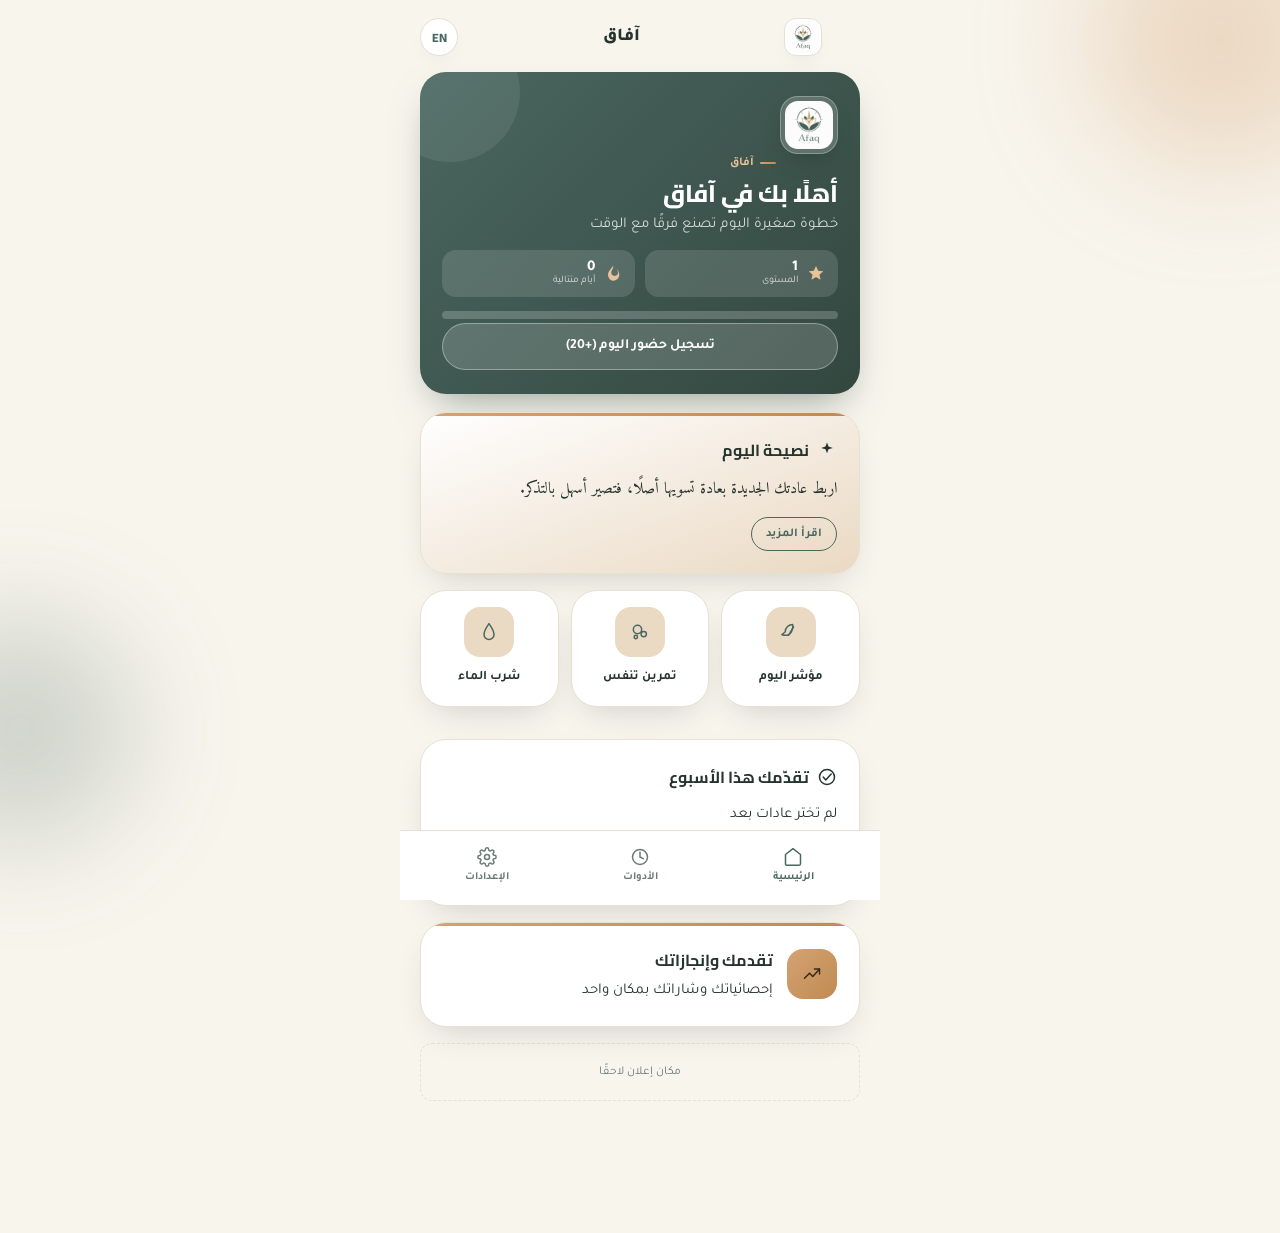
==== commit da2b6cca: "Add files via upload" ====
--- a/index.html
+++ b/index.html
@@ -4,6 +4,9 @@
 <meta charset="UTF-8" />
 <meta name="viewport" content="width=device-width, initial-scale=1.0, maximum-scale=1.0, user-scalable=no" />
 <meta name="theme-color" content="#4A6760" />
+<link rel="icon" type="image/png" sizes="192x192" href="assets/icons/icon-192.png">
+<link rel="apple-touch-icon" href="assets/icons/icon-192.png">
+<link rel="manifest" href="manifest.webmanifest">
 <title>آفاق | تطوير الحياة</title>
 <link rel="preconnect" href="https://fonts.googleapis.com">
 <link rel="preconnect" href="https://fonts.gstatic.com" crossorigin>
@@ -245,6 +248,81 @@
   .stars{ display:flex; gap:2px; margin-top:4px; }
   .stars .star-btn{ cursor:pointer; color:var(--border); }
   .stars .star-btn.on{ color:var(--accent); }
+
+
+  /* ===== Advanced Afaq modules inspired by habit science and life design ===== */
+  .focus-grid,.area-grid,.program-grid{display:grid;grid-template-columns:1fr 1fr;gap:10px;margin-bottom:14px;}
+  .focus-chip,.area-card,.program-card,.tip-lib-card,.custom-habit-card{background:var(--surface);border:1px solid var(--border);border-radius:var(--radius-md);padding:14px;box-shadow:var(--shadow-soft);}
+  .focus-chip{cursor:pointer;text-align:center;font-weight:700;color:var(--text-secondary);}
+  .focus-chip.active{background:var(--primary-grad);color:#fff;border-color:var(--primary);}
+  .area-card h4,.program-card h4,.tip-lib-card h4,.custom-habit-card h4{margin:0 0 6px;font-size:14px;display:flex;align-items:center;gap:6px;}
+  .area-score{font-family:'Cairo',sans-serif;font-size:22px;font-weight:800;color:var(--primary);}
+  .program-day{display:flex;align-items:flex-start;gap:10px;background:var(--bg);border:1px solid var(--border);border-radius:var(--radius-sm);padding:11px;margin-bottom:8px;}
+  .program-day.done{background:var(--accent-soft);border-color:var(--accent);}
+  .program-day .day-num{width:28px;height:28px;border-radius:50%;background:var(--surface);display:flex;align-items:center;justify-content:center;font-size:11px;font-weight:800;flex-shrink:0;color:var(--primary);}
+  .program-day.done .day-num{background:var(--gold-grad);color:#3A2A16;}
+  .program-day div.text{flex:1;}
+  .program-day b{display:block;font-size:13px;margin-bottom:3px;}
+  .program-day p{font-size:12.5px;line-height:1.65;color:var(--text-secondary);}
+  .tip-filter-row{display:flex;gap:8px;overflow-x:auto;padding-bottom:8px;margin-bottom:12px;}
+  .tip-filter-row .btn-chip{white-space:nowrap;flex-shrink:0;}
+  .tip-lib-card p{font-size:13.5px;line-height:1.7;color:var(--text-secondary);margin-bottom:8px;}
+  .action-step{border-right:3px solid var(--accent);background:var(--bg);border-radius:var(--radius-sm);padding:9px 11px;font-size:13px;line-height:1.6;}
+  .habit-loop{display:grid;grid-template-columns:1fr 1fr 1fr;gap:8px;margin:10px 0;}
+  .loop-box{text-align:center;background:var(--bg);border:1px solid var(--border);border-radius:var(--radius-sm);padding:10px 6px;}
+  .loop-box b{display:block;font-size:12px;margin-bottom:4px;color:var(--primary);}
+  .loop-box span{font-size:11px;color:var(--text-secondary);}
+  .custom-habit-row{display:flex;align-items:center;gap:8px;margin-top:10px;}
+  .custom-habit-row .btn{padding:9px 12px;font-size:12px;}
+  .mini-chart{display:flex;align-items:flex-end;gap:5px;height:72px;margin-top:10px;}
+  .mini-bar{flex:1;background:var(--accent-soft);border-radius:7px 7px 2px 2px;min-height:6px;position:relative;}
+  .mini-bar strong{position:absolute;bottom:100%;left:50%;transform:translateX(-50%);font-size:9px;color:var(--text-secondary);margin-bottom:3px;}
+  .course-progress-banner{display:flex;align-items:center;gap:12px;background:var(--primary-grad);color:#fff;border-radius:var(--radius-lg);padding:16px;margin-bottom:14px;}
+  .course-progress-banner .circle{width:54px;height:54px;border-radius:50%;background:rgba(255,255,255,.14);display:flex;align-items:center;justify-content:center;font-weight:800;font-family:'Cairo';}
+  @media(max-width:380px){.focus-grid,.area-grid,.program-grid,.habit-loop{grid-template-columns:1fr;}}
+
+
+  /* ===== Language & Smart Notifications additions ===== */
+  .lang-btn{width:38px;height:38px;border-radius:50%;background:var(--surface);border:1px solid var(--border);box-shadow:var(--shadow-soft);color:var(--primary);font-weight:800;font-family:'Cairo',sans-serif;cursor:pointer;display:flex;align-items:center;justify-content:center;font-size:12px;}
+  .lang-btn:active{transform:scale(.96)}
+  .smart-notify-card{border-right:4px solid var(--accent);}
+  .notify-grid{display:grid;grid-template-columns:1fr 1fr;gap:8px;margin-top:12px;}
+  .notify-chip{border:1px solid var(--border);background:var(--bg);border-radius:12px;padding:10px;font-size:12px;font-weight:700;color:var(--text-secondary);display:flex;align-items:center;gap:7px;}
+  .notify-chip.active{background:var(--accent-soft);color:var(--primary);border-color:var(--accent);}
+  .notify-note{font-size:12px;line-height:1.65;color:var(--text-secondary);margin-top:10px;}
+  html[lang="en"] body{direction:ltr;text-align:left;}
+  html[lang="en"] .screen, html[lang="en"] .topbar, html[lang="en"] .bottom-nav{direction:ltr;}
+  html[lang="en"] .eyebrow::before{order:0;}
+  html[lang="en"] .section-heading::after{margin-left:8px;}
+  html[lang="en"] .card h3{direction:ltr;}
+
+
+  /* ===== Visible uploaded logo from assets/icons ===== */
+  .top-logo{
+    width:38px;
+    height:38px;
+    border-radius:12px;
+    object-fit:cover;
+    border:1px solid var(--border);
+    background:var(--surface);
+    box-shadow:var(--shadow-soft);
+    padding:2px;
+    flex-shrink:0;
+  }
+  .hero-logo{
+    width:58px;
+    height:58px;
+    border-radius:18px;
+    object-fit:cover;
+    background:rgba(255,255,255,0.18);
+    border:1px solid rgba(255,255,255,0.28);
+    padding:4px;
+    box-shadow:0 12px 28px -14px rgba(0,0,0,0.35);
+    margin-bottom:10px;
+    position:relative;
+    z-index:2;
+  }
+  [data-theme="dark"] .top-logo{background:#1E2622;}
 
   ::selection{ background:var(--accent-soft); }
 </style>
@@ -295,13 +373,15 @@
 
   <div class="topbar" id="topbar">
     <div class="back-btn" id="backBtn" style="visibility:hidden;" onclick="goBack()"><svg class="icon" viewBox="0 0 24 24" fill="none" stroke-width="2"><path d="M9 6l6 6-6 6"/></svg></div>
+    <img class="top-logo" id="topLogoImg" src="assets/icons/icon-192.png" alt="آفاق" onerror="this.style.display='none'">
     <div class="title" id="screenTitle">آفاق</div>
-    <div class="spacer"></div>
+    <button class="lang-btn" id="langToggleBtn" onclick="toggleLanguage()" aria-label="Change language">EN</button>
   </div>
 
   <!-- ===== HOME ===== -->
   <div class="screen" id="screen-home">
     <div class="hero-panel">
+      <img class="hero-logo" id="heroLogoImg" src="assets/icons/icon-512.png" alt="آفاق" onerror="this.style.display='none'">
       <p class="eyebrow">آفاق</p>
       <h1 class="hero-title">أهلًا بك في آفاق</h1>
       <p class="hero-sub">خطوة صغيرة اليوم تصنع فرقًا مع الوقت</p>
@@ -378,6 +458,13 @@
     <div class="tool-row" onclick="go('weekly')"><div class="tool-icon"><svg class="icon" viewBox="0 0 24 24"><use href="#i-calendar"></use></svg></div><div class="tool-text"><h4>المراجعة الأسبوعية</h4><span>وقفة أسبوعية مع نفسك</span></div><div class="chev">‹</div></div>
     <div class="tool-row" onclick="go('reading')"><div class="tool-icon"><svg class="icon" viewBox="0 0 24 24"><use href="#i-book-open"></use></svg></div><div class="tool-text"><h4>قائمة القراءة</h4><span>تابع كتب تطوير الذات</span></div><div class="chev">‹</div></div>
 
+
+    <div class="tool-row" onclick="go('onboarding')"><div class="tool-icon"><svg class="icon" viewBox="0 0 24 24"><use href="#i-compass"></use></svg></div><div class="tool-text"><h4>تهيئة تجربتك</h4><span>اختر مجالاتك وأول هدف لك</span></div><div class="chev">‹</div></div>
+    <div class="tool-row" onclick="go('habit-builder')"><div class="tool-icon"><svg class="icon" viewBox="0 0 24 24"><use href="#i-list-check"></use></svg></div><div class="tool-text"><h4>بناء عادة مخصصة</h4><span>حلقة العادة: محفز، فعل، مكافأة</span></div><div class="chev">‹</div></div>
+    <div class="tool-row" onclick="go('life-areas')"><div class="tool-icon"><svg class="icon" viewBox="0 0 24 24"><use href="#i-target"></use></svg></div><div class="tool-text"><h4>مجالات الحياة</h4><span>تقييم شامل للمجالات الأساسية</span></div><div class="chev">‹</div></div>
+    <div class="tool-row" onclick="go('tips-library')"><div class="tool-icon"><svg class="icon" viewBox="0 0 24 24"><use href="#i-book-open"></use></svg></div><div class="tool-text"><h4>مكتبة النصائح</h4><span>30+ نصيحة عملية حسب التصنيف</span></div><div class="chev">‹</div></div>
+    <div class="tool-row" onclick="go('programs')"><div class="tool-icon"><svg class="icon" viewBox="0 0 24 24"><use href="#i-calendar"></use></svg></div><div class="tool-text"><h4>برامج 14 يوم</h4><span>مسارات مصغرة للعادات والتركيز</span></div><div class="chev">‹</div></div>
+
     <div class="section-heading">تقدمك</div>
     <div class="tool-row" onclick="go('stats')"><div class="tool-icon"><svg class="icon" viewBox="0 0 24 24"><use href="#i-trending"></use></svg></div><div class="tool-text"><h4>إحصائياتك</h4><span>نظرة شاملة على نشاطك</span></div><div class="chev">‹</div></div>
     <div class="tool-row" onclick="go('achievements')"><div class="tool-icon"><svg class="icon" viewBox="0 0 24 24"><use href="#i-medal"></use></svg></div><div class="tool-text"><h4>الإنجازات</h4><span>الشارات اللي حصّلتها</span></div><div class="chev">‹</div></div>
@@ -401,6 +488,31 @@
       <input type="time" id="reminderTime" value="20:00" onchange="saveReminderTime()">
       <p class="muted" style="margin-top:10px;">التذكير يعمل فقط أثناء فتح التطبيق بالمتصفح على هذا الجهاز. للحصول على تذكير حقيقي حتى لو التطبيق مغلق، لازم لاحقًا نشره كتطبيق مثبت فعليًا (بعد تحويله لـ APK).</p>
     </div>
+    
+    <div class="card smart-notify-card">
+      <h3><svg class="icon" viewBox="0 0 24 24"><use href="#i-bell"></use></svg> إشعارات ذكية خلال اليوم</h3>
+      <div class="settings-row" style="margin-bottom:12px;">
+        <p style="margin:0;" data-i18n="smart_notifications">تفعيل تذكيرات آفاق</p>
+        <label class="switch"><input type="checkbox" id="smartNotifyToggle" onchange="toggleSmartNotifications()"><span class="track"></span><span class="thumb"></span></label>
+      </div>
+      <div class="settings-row" style="margin-bottom:12px;">
+        <p style="margin:0;" data-i18n="notify_every">كل كم دقيقة؟</p>
+        <select id="smartNotifyInterval" onchange="saveSmartNotifyInterval()" style="width:120px;border:1px solid var(--border);border-radius:12px;padding:10px;background:var(--bg);color:var(--text-primary);font-family:'Tajawal'">
+          <option value="45">45</option>
+          <option value="60">60</option>
+          <option value="90" selected>90</option>
+          <option value="120">120</option>
+        </select>
+      </div>
+      <div class="notify-grid">
+        <div class="notify-chip active"><svg class="icon icon-sm" viewBox="0 0 24 24"><use href="#i-droplet"></use></svg> شرب الماء</div>
+        <div class="notify-chip active"><svg class="icon icon-sm" viewBox="0 0 24 24"><use href="#i-bubbles"></use></svg> التنفس</div>
+        <div class="notify-chip active"><svg class="icon icon-sm" viewBox="0 0 24 24"><use href="#i-sparkle"></use></svg> نصائح عشوائية</div>
+        <div class="notify-chip active"><svg class="icon icon-sm" viewBox="0 0 24 24"><use href="#i-check-circle"></use></svg> العادات</div>
+      </div>
+      <p class="notify-note" id="smartNotifyNote">ملاحظة: في نسخة الويب الحالية تعمل التذكيرات عندما يكون التطبيق مفتوحًا أو مثبتًا ومفتوحًا. للحصول على إشعارات حتى عند إغلاق التطبيق بالكامل نحتاج لاحقًا Push Notifications مع Backend أو إعدادات Android بعد التحويل.</p>
+    </div>
+
     <div class="card">
       <h3>التنويه القانوني</h3>
       <p id="legalText" style="display:none;">تطبيق آفاق مخصص لتطوير نمط الحياة، التأمل الذاتي، وبناء العادات اليومية. لا يقدم التطبيق تشخيصًا طبيًا أو علاجًا نفسيًا، ولا يغني عن استشارة مختص عند الحاجة.</p>
@@ -514,6 +626,7 @@
     <div class="ring-wrap"><div class="ring-outer" id="pomoRing" style="--deg:0;"><div class="ring-inner"><div class="time" id="pomoTime">25:00</div><div class="mode" id="pomoMode">تركيز</div></div></div></div>
     <div class="btn-row"><button class="btn btn-primary" id="pomoStartBtn" onclick="togglePomo()">ابدأ</button><button class="btn btn-outline" onclick="resetPomo()">إعادة ضبط</button></div>
     <p class="muted" style="text-align:center;" id="pomoSessionsText">جلسات اليوم: 0</p>
+    <p class="muted" id="sound-note-focus" style="text-align:center; margin-top:8px;">عند انتهاء جلسة التركيز سيصدر تنبيه صوتي خفيف واهتزاز إذا كان الجهاز يدعم ذلك.</p>
   </div>
 
   <!-- ===== WATER ===== -->
@@ -610,6 +723,54 @@
     <div id="booksList"></div>
   </div>
 
+
+  <!-- ===== ONBOARDING ===== -->
+  <div class="screen" id="screen-onboarding">
+    <h1 class="hero-title">تهيئة تجربتك</h1>
+    <p class="hero-sub">اختر المجالات التي تريد تطويرها أولًا، وسنحوّلها إلى خطوات يومية.</p>
+    <div class="focus-grid" id="onboardingFocusGrid"></div>
+    <div class="card">
+      <h3>هدفك الأول</h3>
+      <input type="text" id="onboardingGoal" placeholder="مثال: أريد بناء روتين صباحي ثابت" style="margin-bottom:10px;">
+      <button class="btn btn-primary btn-block" onclick="saveOnboarding()">حفظ البداية</button>
+    </div>
+  </div>
+  <!-- ===== CUSTOM HABIT BUILDER ===== -->
+  <div class="screen" id="screen-habit-builder">
+    <h1 class="hero-title">بناء عادة مخصصة</h1>
+    <p class="hero-sub">صمّم عادتك وفق حلقة العادة: محفز → فعل → مكافأة.</p>
+    <div class="card">
+      <input type="text" id="customHabitName" placeholder="اسم العادة الجديدة" style="margin-bottom:8px;">
+      <input type="text" id="customHabitCategory" placeholder="التصنيف: صحة، تركيز، علاقات..." style="margin-bottom:8px;">
+      <input type="text" id="customHabitCue" placeholder="المحفز: بعد القهوة، بعد الصلاة، بعد إغلاق اللابتوب..." style="margin-bottom:8px;">
+      <input type="text" id="customHabitReward" placeholder="المكافأة: علامة إنجاز، كوب قهوة، استراحة قصيرة..." style="margin-bottom:10px;">
+      <button class="btn btn-primary btn-block" onclick="addCustomHabit()">إضافة العادة</button>
+    </div>
+    <div class="habit-loop"><div class="loop-box"><b>المحفز</b><span>متى تبدأ؟</span></div><div class="loop-box"><b>الفعل</b><span>ما الخطوة؟</span></div><div class="loop-box"><b>المكافأة</b><span>ما الشعور؟</span></div></div>
+    <div id="customHabitsList"></div>
+  </div>
+  <!-- ===== LIFE AREAS ===== -->
+  <div class="screen" id="screen-life-areas">
+    <h1 class="hero-title">مجالات الحياة</h1>
+    <p class="hero-sub">قيّم أهم مجالات حياتك، ثم اختر مجالًا واحدًا للتحسين هذا الأسبوع.</p>
+    <div class="area-grid" id="lifeAreasGrid"></div>
+    <button class="btn btn-primary btn-block" onclick="saveLifeAreas()">حفظ التقييم</button>
+  </div>
+  <!-- ===== TIPS LIBRARY ===== -->
+  <div class="screen" id="screen-tips-library">
+    <h1 class="hero-title">مكتبة النصائح</h1>
+    <p class="hero-sub">نصائح عملية منظمة حسب مجالات التطوير.</p>
+    <div class="tip-filter-row" id="tipsFilterRow"></div>
+    <div id="tipsLibraryList"></div>
+  </div>
+  <!-- ===== MICRO COURSES ===== -->
+  <div class="screen" id="screen-programs">
+    <h1 class="hero-title">برامج 14 يوم</h1>
+    <p class="hero-sub">تحديات قصيرة تحوّل مفاهيم الكتب إلى تطبيق يومي.</p>
+    <div class="program-grid" id="programCards"></div>
+    <div id="programDetails"></div>
+  </div>
+
   <!-- ===== STATS DASHBOARD ===== -->
   <div class="screen" id="screen-stats">
     <h1 class="hero-title">إحصائياتك</h1>
@@ -686,7 +847,7 @@
 
 /* ===== Navigation ===== */
 const TAB_SCREENS = {home:1, tools:1, settings:1};
-const SCREEN_TITLES = {home:'آفاق', tools:'الأدوات', settings:'الإعدادات', 'daily-tip':'نصيحة اليوم', affirmations:'التأكيدات اليومية', mood:'مؤشر اليوم', breathing:'تمرين التنفس', reflection:'سؤال للتأمل', gratitude:'دفتر الامتنان', challenge:'تحدي صغير', wheel:'عجلة الحياة', pomodoro:'مؤقت التركيز', water:'متتبع الماء', habit:'لوحة العادات', matrix:'مصفوفة الأولويات', routine:'روتين يومي', journal:'المفكرة اليومية', goals:'أهدافي', weekly:'المراجعة الأسبوعية', reading:'قائمة القراءة', stats:'إحصائياتك', achievements:'إنجازاتك'};
+const SCREEN_TITLES = {home:'آفاق', tools:'الأدوات', settings:'الإعدادات', 'daily-tip':'نصيحة اليوم', affirmations:'التأكيدات اليومية', mood:'مؤشر اليوم', breathing:'تمرين التنفس', reflection:'سؤال للتأمل', gratitude:'دفتر الامتنان', challenge:'تحدي صغير', wheel:'عجلة الحياة', pomodoro:'مؤقت التركيز', water:'متتبع الماء', habit:'لوحة العادات', matrix:'مصفوفة الأولويات', routine:'روتين يومي', journal:'المفكرة اليومية', goals:'أهدافي', weekly:'المراجعة الأسبوعية', reading:'قائمة القراءة', stats:'إحصائياتك', achievements:'إنجازاتك', onboarding:'تهيئة تجربتك', 'habit-builder':'بناء عادة مخصصة', 'life-areas':'مجالات الحياة', 'tips-library':'مكتبة النصائح', programs:'برامج 14 يوم'};
 let navStack = ['home'];
 
 function showScreen(name){
@@ -701,11 +862,11 @@
 }
 function go(name){
   navStack.push(name); showScreen(name);
-  const renderers = {'daily-tip':renderDailyTipEntry, affirmations:renderAffirmations, mood:renderMood, reflection:renderReflection, gratitude:renderGratitude, wheel:renderWheel, pomodoro:renderPomodoro, water:renderWater, habit:renderHabitScreen, matrix:renderMatrix, routine:renderRoutine, journal:renderJournal, goals:renderGoals, weekly:renderWeekly, reading:renderReading, stats:renderStats, achievements:renderAchievements};
+  const renderers = {'daily-tip':renderDailyTipEntry, affirmations:renderAffirmations, mood:renderMood, reflection:renderReflection, gratitude:renderGratitude, wheel:renderWheel, pomodoro:renderPomodoro, water:renderWater, habit:renderHabitScreen, matrix:renderMatrix, routine:renderRoutine, journal:renderJournal, goals:renderGoals, weekly:renderWeekly, reading:renderReading, stats:renderStats, achievements:renderAchievements, onboarding:renderOnboarding, 'habit-builder':renderHabitBuilder, 'life-areas':renderLifeAreas, 'tips-library':renderTipsLibrary, programs:renderPrograms};
   if(renderers[name]) renderers[name]();
 }
 function goBack(){ if(navStack.length>1){ navStack.pop(); showScreen(navStack[navStack.length-1]); } }
-function goTab(tab){ navStack=[tab]; showScreen(tab); document.querySelectorAll('.nav-btn').forEach(b=>b.classList.toggle('active', b.dataset.tab===tab)); if(tab==='home') renderHome(); }
+function goTab(tab){ navStack=[tab]; showScreen(tab); document.querySelectorAll('.nav-btn').forEach(b=>b.classList.toggle('active', b.dataset.tab===tab)); if(tab==='home') renderHome(); setTimeout(translateVisibleScreen,0); }
 
 let toastTimer;
 function showToast(msg){ const t=document.getElementById('toast'); t.textContent=msg; t.classList.add('show'); clearTimeout(toastTimer); toastTimer=setTimeout(()=>t.classList.remove('show'),2200); }
@@ -992,6 +1153,43 @@
   ctx.strokeStyle=primaryColor; ctx.lineWidth=2.5; ctx.stroke();
 }
 
+
+/* ===== Focus Timer Alert: generated sound + vibration, no external file ===== */
+function prepareFocusAlert(){
+  try{
+    const AudioCtor = window.AudioContext || window.webkitAudioContext;
+    if(!AudioCtor) return;
+    if(!window.afaqFocusAudioCtx){ window.afaqFocusAudioCtx = new AudioCtor(); }
+    if(window.afaqFocusAudioCtx.state === 'suspended') window.afaqFocusAudioCtx.resume();
+  }catch(e){}
+}
+function playFocusFinishAlert(){
+  try{
+    if(navigator.vibrate){ navigator.vibrate([280,120,280,120,420]); }
+    const AudioCtor = window.AudioContext || window.webkitAudioContext;
+    if(!AudioCtor) return;
+    const ctx = window.afaqFocusAudioCtx || new AudioCtor();
+    window.afaqFocusAudioCtx = ctx;
+    if(ctx.state === 'suspended') ctx.resume();
+    const now = ctx.currentTime + 0.02;
+    const tones = [784, 988, 784, 1175];
+    tones.forEach((freq, index)=>{
+      const start = now + index * 0.24;
+      const osc = ctx.createOscillator();
+      const gain = ctx.createGain();
+      osc.type = 'sine';
+      osc.frequency.setValueAtTime(freq, start);
+      gain.gain.setValueAtTime(0.0001, start);
+      gain.gain.exponentialRampToValueAtTime(0.17, start + 0.03);
+      gain.gain.exponentialRampToValueAtTime(0.0001, start + 0.20);
+      osc.connect(gain);
+      gain.connect(ctx.destination);
+      osc.start(start);
+      osc.stop(start + 0.22);
+    });
+  }catch(e){}
+}
+
 /* ===== Pomodoro ===== */
 let pomoTotal=25*60, pomoRemaining=25*60, pomoRunning=false, pomoInterval=null, pomoMode='focus';
 function pomoTodayData(){ let d=getData(K.POMODORO,{date:todayKey(),sessions:0,minutes:0}); if(d.date!==todayKey()){ d={date:todayKey(),sessions:0,minutes:0}; setData(K.POMODORO,d); } return d; }
@@ -1011,14 +1209,14 @@
 }
 function togglePomo(){
   if(pomoRunning){ pomoRunning=false; clearInterval(pomoInterval); document.getElementById('pomoStartBtn').textContent='استئناف'; return; }
-  pomoRunning=true; document.getElementById('pomoStartBtn').textContent='إيقاف مؤقت';
+  pomoRunning=true; prepareFocusAlert(); document.getElementById('pomoStartBtn').textContent='إيقاف مؤقت';
   pomoInterval=setInterval(()=>{
     pomoRemaining--;
     if(pomoRemaining<=0){
       if(pomoMode==='focus'){
         const d=pomoTodayData(); d.sessions++; d.minutes=(d.minutes||0)+Math.round(pomoTotal/60); setData(K.POMODORO,d);
         document.getElementById('pomoSessionsText').textContent=`جلسات اليوم: ${d.sessions}`;
-        reward(15); showToast('أحسنت! خذ استراحة 5 دقائق (+15)');
+        reward(15); playFocusFinishAlert(); showToast('أحسنت! خذ استراحة 5 دقائق (+15)');
         pomoMode='break'; pomoRemaining=5*60;
       } else {
         showToast('انتهت الراحة، جاهز لجلسة جديدة؟');
@@ -1320,10 +1518,189 @@
   document.getElementById('badgeGrid').innerHTML = badges.map(b=>`<div class="badge-card ${b.unlocked?'unlocked':''}"><div class="b-icon">${ic(b.icon,'icon-lg')}</div><div class="b-title">${b.title}</div><div class="b-desc">${b.desc}</div></div>`).join('');
 }
 
+
+/* ===== Advanced behavioral science modules ===== */
+const LIFE_AREAS_ADV=[
+  {id:'mindset',label:'العقلية',icon:'zap'}, {id:'productivity',label:'الإنتاجية',icon:'stopwatch'}, {id:'relationships',label:'العلاقات',icon:'flower'}, {id:'health',label:'الصحة والطاقة',icon:'droplet'},
+  {id:'wellbeing',label:'الرفاه والهدوء',icon:'bubbles'}, {id:'career',label:'المهنة',icon:'flag'}, {id:'finance',label:'المال',icon:'trending'}, {id:'learning',label:'التعلم',icon:'book-open'}
+];
+const ADVICE_LIBRARY=[
+  {cat:'العقلية',title:'تحسن 1%',body:'لا تحاول تغيير كل شيء دفعة واحدة. اختر تحسينًا صغيرًا يمكن تكراره يوميًا.',action:'اكتب خطوة واحدة أصغر من المعتاد ونفذها اليوم.'},
+  {cat:'العقلية',title:'هوية قبل النتيجة',body:'العادات تثبت أكثر عندما تربطها بصورة الشخص الذي تريد أن تكونه.',action:'اكتب: أنا شخص يهتم بـ... ثم اختر فعلًا صغيرًا يثبت ذلك.'},
+  {cat:'العقلية',title:'عقلية النمو',body:'التعثر ليس دليل فشل، بل معلومة عن الطريقة التي تحتاج تعديلًا.',action:'اكتب شيئًا تعثرت فيه وما التعديل الصغير القادم.'},
+  {cat:'العقلية',title:'تخفيف جلد الذات',body:'القسوة قد توقف المحاولة، بينما اللطف يساعدك على العودة.',action:'اكتب جملة تشجيع كما لو كنت تنصح صديقًا.'},
+  {cat:'العقلية',title:'سؤال السيطرة',body:'ركّز على ما تستطيع التحكم به بدل ما يستهلكك بلا نتيجة.',action:'قسّم قلقك إلى: تحت سيطرتي / خارج سيطرتي.'},
+  {cat:'الإنتاجية',title:'العمل العميق',body:'أفضل جلسة تركيز هي مهمة واحدة، وقت واضح، ومشتتات خارج المكان.',action:'ابدأ جلسة 25 دقيقة وضع الهاتف بعيدًا.'},
+  {cat:'الإنتاجية',title:'التقاط كل شيء',body:'عقلك ليس مكانًا مثاليًا لحفظ المهام. اكتب ما يدور في بالك.',action:'اكتب كل المهام العالقة ثم اختر أهم 3 فقط.'},
+  {cat:'الإنتاجية',title:'الأهم لا الأكثر',body:'كثرة المهام قد تخفي المهمة الأساسية. ابحث عن الشيء الذي يحرّك الباقي.',action:'اسأل: ما مهمة اليوم التي تجعل باقي اليوم أسهل؟'},
+  {cat:'الإنتاجية',title:'قاعدة الدقيقتين',body:'إذا كانت البداية صعبة، اختصرها إلى دقيقتين فقط.',action:'نفذ أول دقيقتين من مهمة مؤجلة.'},
+  {cat:'الإنتاجية',title:'مراجعة نهاية اليوم',body:'التعلم من اليوم يحسّن الغد أكثر من التخطيط النظري.',action:'اكتب: ما نجح؟ ما الذي أعدله غدًا؟'},
+  {cat:'العلاقات',title:'استمع أولًا',body:'الفهم قبل الرد يقلل سوء التواصل ويزيد الثقة.',action:'في محادثة اليوم، اسأل سؤالًا قبل أن تقدم رأيك.'},
+  {cat:'العلاقات',title:'رصيد العلاقة',body:'الأفعال الصغيرة المتكررة تبني الثقة أكثر من وعود كبيرة.',action:'أرسل تقديرًا صادقًا لشخص واحد.'},
+  {cat:'العلاقات',title:'حدود صحية',body:'الحدود ليست قسوة، بل طريقة لحماية الطاقة والوضوح.',action:'حدد أمرًا واحدًا ستقول له لا هذا الأسبوع.'},
+  {cat:'العلاقات',title:'رسالة واضحة',body:'الكلام الغامض يخلق توقعات متضاربة.',action:'اكتب طلبك بصيغة: أحتاج... في وقت... لأن...'},
+  {cat:'العلاقات',title:'وقت بلا شاشة',body:'الانتباه الكامل رسالة اهتمام قوية.',action:'خصص 10 دقائق حديث بلا هاتف.'},
+  {cat:'الصحة والطاقة',title:'ابدأ بالماء',body:'الاهتمام بالطاقة يبدأ من أساسيات بسيطة ومتكررة.',action:'اشرب كوب ماء وسجله الآن.'},
+  {cat:'الصحة والطاقة',title:'حركة قصيرة',body:'الحركة الصغيرة تكسر الخمول وتعيد تنشيط الجسم.',action:'امشِ 5 دقائق أو تمدد دقيقة.'},
+  {cat:'الصحة والطاقة',title:'نوم أهدأ',body:'الروتين المسائي يقلل مقاومة النوم ويحسن الاستيقاظ.',action:'اختر عادة مسائية واحدة قبل النوم.'},
+  {cat:'الصحة والطاقة',title:'طاقة لا وقت فقط',body:'بعض المهام تحتاج أفضل طاقتك لا مجرد فراغ في الجدول.',action:'ضع أصعب مهمة في وقت طاقتك الأعلى.'},
+  {cat:'الصحة والطاقة',title:'تقليل الاحتكاك',body:'اجعل السلوك الصحي أسهل وصولًا والسلوك المشتت أصعب.',action:'ضع الماء أمامك وأبعد الهاتف عن يدك.'},
+  {cat:'الهدوء والرفاه',title:'تنفس قبل الرد',body:'فترة قصيرة بين المثير والاستجابة تمنحك اختيارًا أفضل.',action:'خذ 4 أنفاس بطيئة قبل الرد على موقف مزعج.'},
+  {cat:'الهدوء والرفاه',title:'امتنان محدد',body:'الامتنان الأقوى يكون واضحًا ومحددًا وليس عامًا.',action:'اكتب موقفًا واحدًا ممتنًا له اليوم.'},
+  {cat:'الهدوء والرفاه',title:'تسمية الشعور',body:'تسمية ما تشعر به تقلل التشويش وتساعد على التنظيم.',action:'اكتب: أشعر بـ... وأحتاج إلى...'},
+  {cat:'الهدوء والرفاه',title:'راحة مقصودة',body:'الراحة التي تختارها بوعي أفضل من الهروب العشوائي.',action:'حدد 10 دقائق راحة دون شاشة.'},
+  {cat:'الهدوء والرفاه',title:'مساحة نظيفة',body:'ترتيب مساحة صغيرة يقلل الضجيج البصري.',action:'رتب زاوية واحدة لمدة 3 دقائق.'},
+  {cat:'التعلم',title:'قراءة تطبيقية',body:'الفائدة ليست في عدد الصفحات بل في التطبيق.',action:'بعد صفحة واحدة، اكتب فعلًا واحدًا ستجربه.'},
+  {cat:'التعلم',title:'تعليم ما تعلمت',body:'شرح الفكرة يثبتها ويكشف الفجوات.',action:'اكتب الفكرة كأنك تشرحها لشخص مبتدئ.'},
+  {cat:'التعلم',title:'مراجعة أسبوعية',body:'المعرفة تتحول إلى نمو عندما تراجع النمط المتكرر.',action:'اكتب درس الأسبوع في جملة واحدة.'},
+  {cat:'المال',title:'قرار شراء واعٍ',body:'الوعي المالي يبدأ بسؤال بسيط قبل الشراء.',action:'اسأل: هل هذا يخدم قيمة أو هدفًا واضحًا؟'},
+  {cat:'المال',title:'خطوة مالية صغيرة',body:'خطوة صغيرة مستمرة أفضل من خطة معقدة لا تبدأ.',action:'سجل مصروفًا واحدًا اليوم.'}
+];
+const PROGRAMS_ADV=[
+  {id:'habits14',title:'إتقان بناء العادات',source:'مستوحى من العادات الذرية والعادات الصغيرة',days:[
+    ['هوية العادة','اليوم اختر هوية صغيرة: أنا شخص يعتني بصحته أو تركيزه. الهوية تجعل السلوك أكثر ثباتًا من الحماس المؤقت.','اكتب جملة هوية واحدة ونفذ عادة لمدة دقيقتين.'],
+    ['المحفز الواضح','العادة تحتاج إشارة واضحة تبدأها. عندما نربط العادة بوقت أو مكان، نقلل الاعتماد على الذاكرة.','اكتب: بعد أن... سوف... لمدة دقيقتين.'],
+    ['تصغير البداية','البداية الصغيرة تزيل مقاومة التنفيذ. الهدف اليوم هو عدم كسر السلسلة لا تحقيق الكمال.','نفذ أصغر نسخة من العادة.'],
+    ['تصميم البيئة','بيئتك إما تذكرك بعادتك أو تخفيها. اجعل السلوك الجيد مرئيًا.','ضع أداة العادة في مكان ظاهر.'],
+    ['المكافأة الفورية','العقل يحب المكافآت القريبة. اربط العادة بإشارة إنجاز لطيفة.','بعد العادة قل: تم، وسجلها في التطبيق.'],
+    ['تقليل الاحتكاك','كل خطوة إضافية تقلل احتمال التنفيذ. اجعل الطريق إلى العادة قصيرًا.','احذف عائقًا واحدًا من طريق العادة.'],
+    ['مراجعة أسبوعية','التحسن يحتاج مراجعة لا جلد ذات. راقب ما نجح وما لم ينجح.','اكتب: متى نجحت العادة؟ ولماذا؟'],
+    ['استعادة السلسلة','الفشل يومًا واحدًا طبيعي. المهم ألا يتحول إلى يومين.','إذا فاتتك عادة، خطط لأول فرصة للعودة.'],
+    ['عادة بديلة','كسر عادة سيئة يحتاج بديلًا يلبي نفس الحاجة.','اكتب عادة سيئة وبديلًا صغيرًا لها.'],
+    ['تجميع العادات','اربط عادة جديدة بعادة راسخة. هذا يزيد احتمال التذكر.','اختر عادة موجودة واجعل الجديدة بعدها مباشرة.'],
+    ['قياس بسيط','لا تبالغ في القياس. يكفي تم أو لم يتم في البداية.','سجل عادة واحدة فقط اليوم.'],
+    ['رفع المستوى 1%','بعد الثبات، ارفع الصعوبة قليلًا. الزيادة الصغيرة تمنع الانقطاع.','زد العادة دقيقة واحدة أو تكرارًا واحدًا.'],
+    ['مشاركة الالتزام','الدعم الاجتماعي يزيد فرصة الاستمرار.','أخبر شخصًا بعادة تعمل عليها.'],
+    ['خطة الاستمرار','البرنامج ينتهي، لكن نظامك يبدأ. اختر نسخة مستدامة.','اكتب خطة 7 أيام للعادات.' ]]
+  },
+  {id:'deep14',title:'التركيز والعمل العميق',source:'مستوحى من العمل العميق وGTD والأساسيات',days:[
+    ['تفريغ الذهن','الذهن المزدحم يقلل التركيز. اكتب كل المهام قبل اختيار المهمة الأهم.','اكتب كل ما يشغلك ثم اختر مهمة واحدة.'],
+    ['جلسة واحدة','التركيز يبدأ بمهمة واحدة ووقت محدد. لا تبدأ أكثر من مسار.','ابدأ جلسة تركيز 15 دقيقة.'],
+    ['إزالة المشتتات','المشتت القريب أقوى من الإرادة. غيّر البيئة قبل الجلسة.','أبعد الهاتف أو أغلق إشعارًا.'],
+    ['تعريف النجاح','المهمة الغامضة لا تنتهي. حدد مخرجًا واضحًا للجلسة.','اكتب: تنجح الجلسة إذا أنجزت...'],
+    ['قاعدة الأهم','ليست كل المهام متساوية. ابدأ بالذي يحرك الباقي.','اختر مهمة واحدة من مصفوفة الأولويات.'],
+    ['الراحة الذكية','الفواصل ليست ضياعًا بل تجديد للانتباه.','خذ 5 دقائق راحة بلا شاشة.'],
+    ['مراجعة التركيز','راقب ما قطع تركيزك لتصمم حلًا.','اكتب أكبر مشتت اليوم وحلًا واحدًا له.'],
+    ['طاقة اليوم','رتب المهمة الصعبة في وقت طاقتك الأفضل.','حدد أفضل ساعة تركيز لديك.'],
+    ['قائمة انتظار','لا تقطع الجلسة بفكرة جديدة. ضعها في قائمة انتظار.','أثناء التركيز اكتب المشتتات في ورقة.'],
+    ['لا للزائد','الأساسيات تعني حذف الجيد لحماية المهم.','احذف مهمة غير ضرورية اليوم.'],
+    ['جلسة أطول','بعد ثبات الجلسات القصيرة، زد الوقت قليلًا.','جرب 25 دقيقة تركيز.'],
+    ['إغلاق الحلقات','المهام المفتوحة تستهلك الذاكرة. أغلق واحدة بوضوح.','أنه مهمة صغيرة عالقة.'],
+    ['نتيجة لا نشاط','قيّم النتيجة لا الانشغال.','اكتب ما خرجت به من جلسة اليوم.'],
+    ['نظام الأسبوع','اجعل التركيز موعدًا متكررًا لا قرارًا يوميًا.','حدد 3 مواعيد تركيز للأسبوع القادم.' ]]
+  }
+];
+function renderOnboarding(){
+  const saved=getData(K.ONBOARDING,{focus:[],goal:''});
+  const grid=document.getElementById('onboardingFocusGrid');
+  grid.innerHTML=LIFE_AREAS_ADV.map(a=>`<div class="focus-chip ${saved.focus.includes(a.id)?'active':''}" onclick="toggleOnboardingFocus('${a.id}')">${ic(a.icon,'icon-sm')} ${a.label}</div>`).join('');
+  document.getElementById('onboardingGoal').value=saved.goal||'';
+}
+function toggleOnboardingFocus(id){ const saved=getData(K.ONBOARDING,{focus:[],goal:''}); saved.focus=saved.focus.includes(id)?saved.focus.filter(x=>x!==id):[...saved.focus,id]; setData(K.ONBOARDING,saved); renderOnboarding(); }
+function saveOnboarding(){ const saved=getData(K.ONBOARDING,{focus:[],goal:''}); saved.goal=document.getElementById('onboardingGoal').value.trim(); saved.done=true; setData(K.ONBOARDING,saved); reward(20); showToast('تم حفظ البداية (+20)'); }
+function renderHabitBuilder(){
+  const list=getData(K.CUSTOM_HABITS,[]);
+  const wrap=document.getElementById('customHabitsList');
+  wrap.innerHTML=list.length?list.map(h=>`<div class="custom-habit-card"><h4>${ic('check-circle','icon-sm')} ${h.name}</h4><p class="muted">${h.category||'بدون تصنيف'}</p><div class="habit-loop"><div class="loop-box"><b>المحفز</b><span>${h.cue||'غير محدد'}</span></div><div class="loop-box"><b>الفعل</b><span>${h.name}</span></div><div class="loop-box"><b>المكافأة</b><span>${h.reward||'علامة إنجاز'}</span></div></div><div class="custom-habit-row"><button class="btn btn-primary" onclick="checkCustomHabit('${h.id}')">تسجيل اليوم</button><button class="btn btn-outline" onclick="deleteCustomHabit('${h.id}')">حذف</button></div><p class="muted" style="margin-top:8px;">إنجازات: ${Object.values(h.days||{}).filter(Boolean).length}</p></div>`).join(''):'<p class="muted">لا توجد عادات مخصصة بعد.</p>';
+}
+function addCustomHabit(){ const name=document.getElementById('customHabitName').value.trim(); if(!name){showToast('اكتب اسم العادة');return;} const list=getData(K.CUSTOM_HABITS,[]); list.unshift({id:'ch'+Date.now(),name,category:document.getElementById('customHabitCategory').value.trim(),cue:document.getElementById('customHabitCue').value.trim(),reward:document.getElementById('customHabitReward').value.trim(),days:{}}); setData(K.CUSTOM_HABITS,list); reward(10); ['customHabitName','customHabitCategory','customHabitCue','customHabitReward'].forEach(id=>document.getElementById(id).value=''); renderHabitBuilder(); }
+function checkCustomHabit(id){ const list=getData(K.CUSTOM_HABITS,[]); const h=list.find(x=>x.id===id); if(h){ const k=todayKey(); const was=!!h.days[k]; h.days[k]=!was; setData(K.CUSTOM_HABITS,list); if(!was) reward(6); } renderHabitBuilder(); }
+function deleteCustomHabit(id){ setData(K.CUSTOM_HABITS,getData(K.CUSTOM_HABITS,[]).filter(h=>h.id!==id)); renderHabitBuilder(); }
+function renderLifeAreas(){ const saved=getData(K.LIFE_AREAS,{}); const grid=document.getElementById('lifeAreasGrid'); grid.innerHTML=LIFE_AREAS_ADV.map(a=>{const v=saved[a.id]||5; return `<div class="area-card"><h4>${ic(a.icon,'icon-sm')} ${a.label}</h4><div class="area-score" id="area-val-${a.id}">${v}</div><input type="range" min="1" max="10" value="${v}" id="area-${a.id}" oninput="document.getElementById('area-val-${a.id}').textContent=this.value"></div>`}).join(''); }
+function saveLifeAreas(){ const values={}; LIFE_AREAS_ADV.forEach(a=>values[a.id]=Number(document.getElementById('area-'+a.id).value)); setData(K.LIFE_AREAS,values); reward(15); showToast('تم حفظ تقييم المجالات (+15)'); }
+let currentTipCategory='الكل';
+function renderTipsLibrary(){ const cats=['الكل',...new Set(ADVICE_LIBRARY.map(t=>t.cat))]; document.getElementById('tipsFilterRow').innerHTML=cats.map(c=>`<button class="btn-chip ${c===currentTipCategory?'active':''}" onclick="currentTipCategory='${c}';renderTipsLibrary()">${c}</button>`).join(''); const list=currentTipCategory==='الكل'?ADVICE_LIBRARY:ADVICE_LIBRARY.filter(t=>t.cat===currentTipCategory); document.getElementById('tipsLibraryList').innerHTML=list.map(t=>`<div class="tip-lib-card"><h4>${ic('sparkle','icon-sm')} ${t.title}</h4><p>${t.body}</p><div class="action-step"><b>خطوة عملية:</b> ${t.action}</div></div>`).join(''); }
+function renderPrograms(){ const progress=getData(K.PROGRAMS,{}); document.getElementById('programCards').innerHTML=PROGRAMS_ADV.map(p=>{const done=(progress[p.id]||{}).done||{}; const count=Object.keys(done).filter(k=>done[k]).length; return `<div class="program-card" onclick="openProgram('${p.id}')"><h4>${ic('calendar','icon-sm')} ${p.title}</h4><p class="muted">${p.source}</p><div class="progress-track"><div class="progress-fill" style="width:${count/14*100}%"></div></div><p class="muted" style="margin-top:6px;">${count}/14 يوم</p></div>`}).join(''); if(!document.getElementById('programDetails').innerHTML) openProgram(PROGRAMS_ADV[0].id); }
+function openProgram(id){ const p=PROGRAMS_ADV.find(x=>x.id===id); const progress=getData(K.PROGRAMS,{}); if(!progress[id]) progress[id]={done:{},notes:{}}; const done=progress[id].done; const count=Object.values(done).filter(Boolean).length; document.getElementById('programDetails').innerHTML=`<div class="course-progress-banner"><div class="circle">${count}/14</div><div><h3 style="margin:0;">${p.title}</h3><p style="margin:3px 0 0;color:rgba(255,255,255,.78);">${p.source}</p></div></div>`+p.days.map((d,i)=>{const day=i+1; return `<div class="program-day ${done[day]?'done':''}"><div class="day-num">${day}</div><div class="text"><b>${d[0]}</b><p>${d[1]}</p><div class="action-step"><b>تمرين:</b> ${d[2]}</div><button class="btn ${done[day]?'btn-outline':'btn-primary'} btn-sm" style="margin-top:8px;" onclick="toggleProgramDay('${id}',${day})">${done[day]?'إلغاء الإنجاز':'تم إنجاز اليوم'}</button></div></div>`}).join(''); }
+function toggleProgramDay(id,day){ const progress=getData(K.PROGRAMS,{}); if(!progress[id]) progress[id]={done:{},notes:{}}; const was=!!progress[id].done[day]; progress[id].done[day]=!was; setData(K.PROGRAMS,progress); if(!was) reward(12); openProgram(id); renderPrograms(); }
+
+
+/* ===== Language toggle (Arabic/English) ===== */
+const LANG_TEXT={
+  ar:{app:'آفاق',home:'الرئيسية',tools:'الأدوات',settings:'الإعدادات',welcome:'أهلًا بك في آفاق',hero:'خطوة صغيرة اليوم تصنع فرقًا مع الوقت',tip:'نصيحة اليوم',read_more:'اقرأ المزيد',mood:'مؤشر اليوم',breath:'تمرين تنفس',water:'شرب الماء',progress:'تقدّمك هذا الأسبوع',stats:'تقدمك وإنجازاتك',smartNote:'ملاحظة: في نسخة الويب الحالية تعمل التذكيرات عندما يكون التطبيق مفتوحًا أو مثبتًا ومفتوحًا. للحصول على إشعارات حتى عند إغلاق التطبيق بالكامل نحتاج لاحقًا Push Notifications مع Backend أو إعدادات Android بعد التحويل.'},
+  en:{app:'Afaq',home:'Home',tools:'Tools',settings:'Settings',welcome:'Welcome to Afaq',hero:'One small step today can create a meaningful difference over time',tip:'Tip of the Day',read_more:'Read more',mood:'Daily Check-in',breath:'Breathing',water:'Water',progress:'Your progress this week',stats:'Your progress and achievements',smartNote:'Note: in the current web version, reminders work while the app is open or installed and open. To notify users when the app is fully closed, we will later need Push Notifications with a backend or native Android notification setup after conversion.'}
+};
+const PHRASE_TRANSLATIONS={
+  'آفاق':'Afaq','الرئيسية':'Home','الأدوات':'Tools','الإعدادات':'Settings','أهلًا بك في آفاق':'Welcome to Afaq','خطوة صغيرة اليوم تصنع فرقًا مع الوقت':'One small step today can create a meaningful difference over time','نصيحة اليوم':'Tip of the Day','اقرأ المزيد':'Read more','مؤشر اليوم':'Daily Check-in','تمرين تنفس':'Breathing','شرب الماء':'Water','تقدّمك هذا الأسبوع':'Your progress this week','تقدمك وإنجازاتك':'Your progress and achievements','إحصائياتك وشاراتك بمكان واحد':'Your stats and badges in one place','مجموعة أدوات لمساعدتك يومًا بعد يوم':'A set of daily tools to support your growth','الإلهام اليومي':'Daily inspiration','تحدي صغير':'Small challenge','الوعي الذاتي':'Self-awareness','عجلة الحياة':'Wheel of Life','سؤال للتأمل':'Reflection question','دفتر الامتنان':'Gratitude journal','الطاقة والتركيز':'Energy and focus','مؤقت التركيز':'Focus timer','متتبع الماء':'Water tracker','الإنتاجية والعادات':'Productivity and habits','لوحة العادات':'Habit board','مصفوفة الأولويات':'Priority matrix','روتين يومي':'Daily routine','المفكرة اليومية':'Daily journal','النمو طويل المدى':'Long-term growth','أهدافي':'My goals','المراجعة الأسبوعية':'Weekly review','قائمة القراءة':'Reading list','تقدمك':'Your progress','الإنجازات':'Achievements','الوضع الداكن':'Dark mode','تذكير يومي':'Daily reminder','تفعيل التذكير':'Enable reminder','إشعارات ذكية خلال اليوم':'Smart notifications during the day','تفعيل تذكيرات آفاق':'Enable Afaq reminders','كل كم دقيقة؟':'Every how many minutes?','التنويه القانوني':'Legal disclaimer','سياسة الخصوصية':'Privacy policy','البيانات المحلية':'Local data','عن التطبيق':'About the app','ابدأ':'Start','إيقاف مؤقت':'Pause','استئناف':'Resume','إعادة ضبط':'Reset','جلسات اليوم: 0':'Today sessions: 0','تركيز':'Focus','راحة':'Break','مكان إعلان لاحقًا':'Ad space later','مساحة إعلان هادئة لاحقًا':'Quiet ad space later','تم حفظ البداية (+20)':'Start saved (+20)','تم تفعيل التذكيرات الذكية':'Smart reminders enabled','تم إيقاف التذكيرات الذكية':'Smart reminders disabled'
+};
+function getLang(){return getData(K.LANG,'ar')||'ar';}
+function setLanguage(lang){
+  setData(K.LANG,lang); document.documentElement.lang=lang; document.documentElement.dir=lang==='ar'?'rtl':'ltr'; document.body.dir=document.documentElement.dir;
+  const btn=document.getElementById('langToggleBtn'); if(btn) btn.textContent=lang==='ar'?'EN':'AR';
+  translateVisibleScreen();
+}
+function toggleLanguage(){setLanguage(getLang()==='ar'?'en':'ar');}
+function translateVisibleScreen(){
+  if(getLang()==='ar') return;
+  const active=document.querySelector('.screen.active'); if(!active) return;
+  translateNode(active);
+  const title=document.getElementById('screenTitle'); if(title && PHRASE_TRANSLATIONS[title.textContent.trim()]) title.textContent=PHRASE_TRANSLATIONS[title.textContent.trim()];
+  document.querySelectorAll('.nav-btn').forEach(btn=>translateNode(btn));
+  const note=document.getElementById('smartNotifyNote'); if(note) note.textContent=LANG_TEXT.en.smartNote;
+}
+function translateNode(root){
+  const walker=document.createTreeWalker(root,NodeFilter.SHOW_TEXT,null); const nodes=[]; while(walker.nextNode()) nodes.push(walker.currentNode);
+  nodes.forEach(n=>{const s=n.nodeValue.trim(); if(PHRASE_TRANSLATIONS[s]) n.nodeValue=n.nodeValue.replace(s,PHRASE_TRANSLATIONS[s]);});
+}
+/* ===== Smart recurring notifications ===== */
+let smartNotifyTimer=null;
+const SMART_MESSAGES={
+  ar:[
+    {title:'تذكير ماء من آفاق',body:'اشرب كوب ماء وسجله في متتبع الماء.'},
+    {title:'دقيقة تنفس',body:'خذ 4 أنفاس بطيئة ثم عد ليومك بهدوء.'},
+    {title:'نصيحة عشوائية',body:'اختر خطوة صغيرة جدًا يمكنك تنفيذها الآن.'},
+    {title:'عادة اليوم',body:'افتح لوحة العادات وسجل خطوة واحدة.'},
+    {title:'تأمل قصير',body:'اكتب جملة واحدة: ما الذي نجح اليوم؟'},
+    {title:'استراحة تركيز',body:'ابتعد عن الشاشة دقيقة واحدة وأرخ كتفيك.'}
+  ],
+  en:[
+    {title:'Water reminder from Afaq',body:'Drink a glass of water and log it in the water tracker.'},
+    {title:'One-minute breathing',body:'Take 4 slow breaths, then return calmly to your day.'},
+    {title:'Random tip',body:'Choose one tiny action you can do right now.'},
+    {title:'Today habit',body:'Open the habit board and record one small step.'},
+    {title:'Quick reflection',body:'Write one sentence: what worked today?'},
+    {title:'Focus break',body:'Step away from the screen for one minute and relax your shoulders.'}
+  ]
+};
+function getSmartNotify(){return getData(K.SMART_NOTIFY,{enabled:false,interval:90,last:null,index:0});}
+function initSmartNotifications(){
+  const s=getSmartNotify();
+  const toggle=document.getElementById('smartNotifyToggle'); if(toggle) toggle.checked=!!s.enabled;
+  const interval=document.getElementById('smartNotifyInterval'); if(interval) interval.value=String(s.interval||90);
+  if(s.enabled) startSmartNotifyLoop();
+}
+function toggleSmartNotifications(){
+  const s=getSmartNotify(); s.enabled=!!document.getElementById('smartNotifyToggle').checked; setData(K.SMART_NOTIFY,s);
+  if(s.enabled){ requestNotificationPermission().then(()=>{startSmartNotifyLoop(); showToast(getLang()==='en'?'Smart reminders enabled':'تم تفعيل التذكيرات الذكية');}); }
+  else{ if(smartNotifyTimer) clearInterval(smartNotifyTimer); smartNotifyTimer=null; showToast(getLang()==='en'?'Smart reminders disabled':'تم إيقاف التذكيرات الذكية'); }
+}
+function saveSmartNotifyInterval(){ const s=getSmartNotify(); s.interval=Number(document.getElementById('smartNotifyInterval').value)||90; setData(K.SMART_NOTIFY,s); if(s.enabled) startSmartNotifyLoop(); }
+async function requestNotificationPermission(){ try{ if('Notification' in window && Notification.permission==='default') await Notification.requestPermission(); }catch(e){} }
+function startSmartNotifyLoop(){
+  if(smartNotifyTimer) clearInterval(smartNotifyTimer);
+  smartNotifyTimer=setInterval(checkSmartNotifyDue,60000);
+  checkSmartNotifyDue();
+}
+function checkSmartNotifyDue(){
+  const s=getSmartNotify(); if(!s.enabled) return;
+  const intervalMs=(s.interval||90)*60*1000; const now=Date.now();
+  if(!s.last || now-s.last>=intervalMs){ sendSmartNotification(); s.last=now; s.index=(s.index||0)+1; setData(K.SMART_NOTIFY,s); }
+}
+function sendSmartNotification(){
+  const lang=getLang(); const s=getSmartNotify(); const list=SMART_MESSAGES[lang]||SMART_MESSAGES.ar; const msg=list[(s.index||0)%list.length];
+  try{
+    if('Notification' in window && Notification.permission==='granted'){ new Notification(msg.title,{body:msg.body,icon:'assets/icon-192.png'}); }
+    else{ showToast(msg.title+' — '+msg.body); }
+    if(navigator.vibrate) navigator.vibrate([180,80,180]);
+  }catch(e){ showToast(msg.title+' — '+msg.body); }
+}
+
 /* ===== Init ===== */
 (function init(){
   applyTheme(getData(K.THEME, 'light'));
+  setLanguage(getData(K.LANG, 'ar'));
   initReminder();
+  initSmartNotifications();
   goTab('home');
 })();
 </script>
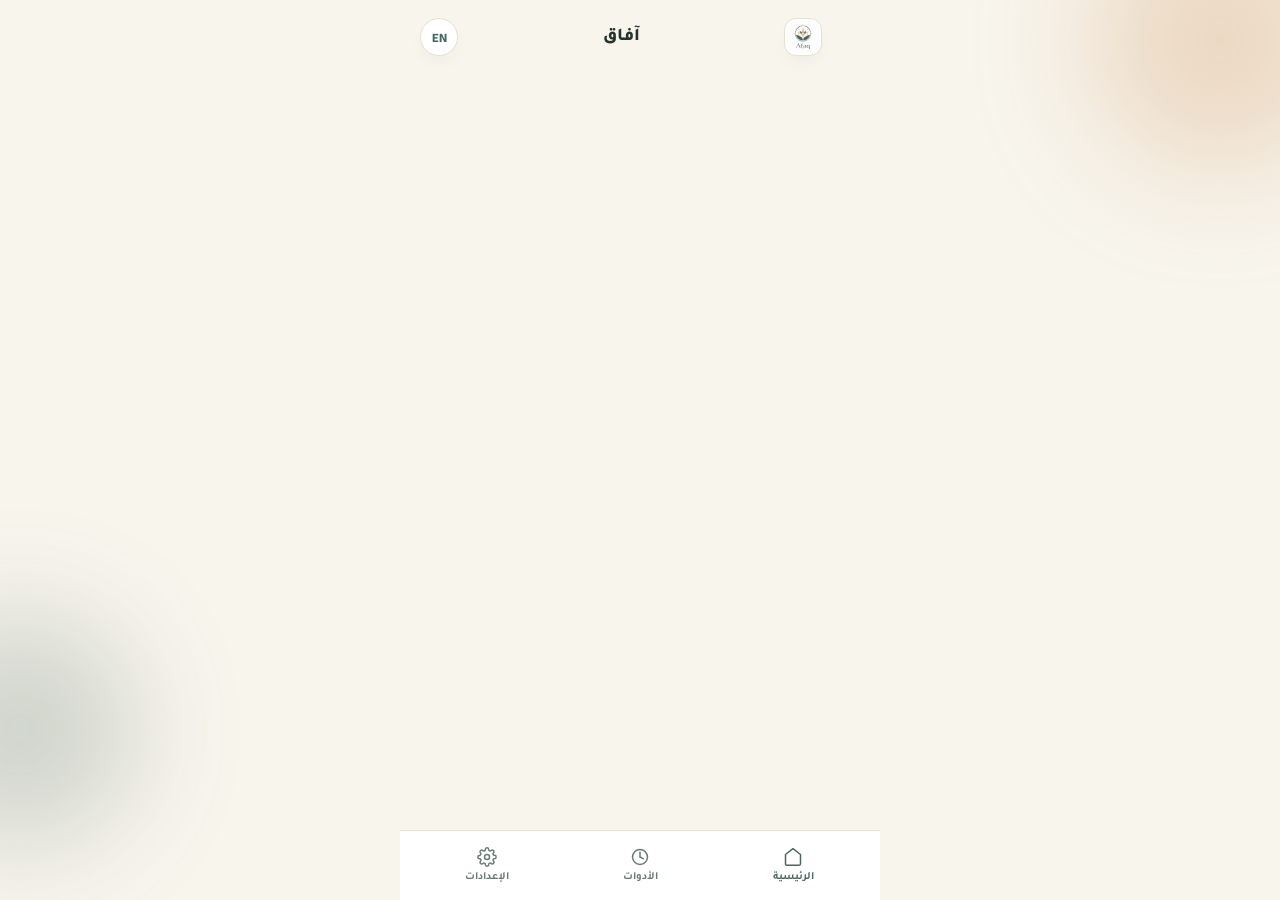
==== commit c21f9146: "Update print statement from 'Hello' to 'Goodbye'" ====
--- a/index.html
+++ b/index.html
@@ -249,8 +249,6 @@
   .stars .star-btn{ cursor:pointer; color:var(--border); }
   .stars .star-btn.on{ color:var(--accent); }
 
-
-  /* ===== Advanced Afaq modules inspired by habit science and life design ===== */
   .focus-grid,.area-grid,.program-grid{display:grid;grid-template-columns:1fr 1fr;gap:10px;margin-bottom:14px;}
   .focus-chip,.area-card,.program-card,.tip-lib-card,.custom-habit-card{background:var(--surface);border:1px solid var(--border);border-radius:var(--radius-md);padding:14px;box-shadow:var(--shadow-soft);}
   .focus-chip{cursor:pointer;text-align:center;font-weight:700;color:var(--text-secondary);}
@@ -281,8 +279,6 @@
   .course-progress-banner .circle{width:54px;height:54px;border-radius:50%;background:rgba(255,255,255,.14);display:flex;align-items:center;justify-content:center;font-weight:800;font-family:'Cairo';}
   @media(max-width:380px){.focus-grid,.area-grid,.program-grid,.habit-loop{grid-template-columns:1fr;}}
 
-
-  /* ===== Language & Smart Notifications additions ===== */
   .lang-btn{width:38px;height:38px;border-radius:50%;background:var(--surface);border:1px solid var(--border);box-shadow:var(--shadow-soft);color:var(--primary);font-weight:800;font-family:'Cairo',sans-serif;cursor:pointer;display:flex;align-items:center;justify-content:center;font-size:12px;}
   .lang-btn:active{transform:scale(.96)}
   .smart-notify-card{border-right:4px solid var(--accent);}
@@ -290,40 +286,20 @@
   .notify-chip{border:1px solid var(--border);background:var(--bg);border-radius:12px;padding:10px;font-size:12px;font-weight:700;color:var(--text-secondary);display:flex;align-items:center;gap:7px;}
   .notify-chip.active{background:var(--accent-soft);color:var(--primary);border-color:var(--accent);}
   .notify-note{font-size:12px;line-height:1.65;color:var(--text-secondary);margin-top:10px;}
-  html[lang="en"] body{direction:ltr;text-align:left;}
+  
+  html[lang="en"] body{direction:ltr;text-align:left;font-family:sans-serif;}
   html[lang="en"] .screen, html[lang="en"] .topbar, html[lang="en"] .bottom-nav{direction:ltr;}
   html[lang="en"] .eyebrow::before{order:0;}
   html[lang="en"] .section-heading::after{margin-left:8px;}
   html[lang="en"] .card h3{direction:ltr;}
-
-
-  /* ===== Visible uploaded logo from assets/icons ===== */
-  .top-logo{
-    width:38px;
-    height:38px;
-    border-radius:12px;
-    object-fit:cover;
-    border:1px solid var(--border);
-    background:var(--surface);
-    box-shadow:var(--shadow-soft);
-    padding:2px;
-    flex-shrink:0;
-  }
-  .hero-logo{
-    width:58px;
-    height:58px;
-    border-radius:18px;
-    object-fit:cover;
-    background:rgba(255,255,255,0.18);
-    border:1px solid rgba(255,255,255,0.28);
-    padding:4px;
-    box-shadow:0 12px 28px -14px rgba(0,0,0,0.35);
-    margin-bottom:10px;
-    position:relative;
-    z-index:2;
-  }
+  html[lang="en"] .tool-row{direction:ltr;}
+  html[lang="en"] .tool-row .chev{transform:rotate(180deg);}
+  html[lang="en"] .switch .thumb{left:3px; right:auto;}
+  html[lang="en"] .switch input:checked + .track + .thumb{ transform:translateX(22px); }
+
+  .top-logo{ width:38px; height:38px; border-radius:12px; object-fit:cover; border:1px solid var(--border); background:var(--surface); box-shadow:var(--shadow-soft); padding:2px; flex-shrink:0; }
+  .hero-logo{ width:58px; height:58px; border-radius:18px; object-fit:cover; background:rgba(255,255,255,0.18); border:1px solid rgba(255,255,255,0.28); padding:4px; box-shadow:0 12px 28px -14px rgba(0,0,0,0.35); margin-bottom:10px; position:relative; z-index:2; }
   [data-theme="dark"] .top-logo{background:#1E2622;}
-
   ::selection{ background:var(--accent-soft); }
 </style>
 </head>
@@ -331,7 +307,6 @@
 <div class="blob blob-1"></div>
 <div class="blob blob-2"></div>
 
-<!-- ===== Icon library ===== -->
 <svg style="display:none">
 <defs>
   <symbol id="i-home" viewBox="0 0 24 24"><path d="M3 9l9-7 9 7v11a2 2 0 0 1-2 2H5a2 2 0 0 1-2-2z"/></symbol>
@@ -374,7 +349,7 @@
   <div class="topbar" id="topbar">
     <div class="back-btn" id="backBtn" style="visibility:hidden;" onclick="goBack()"><svg class="icon" viewBox="0 0 24 24" fill="none" stroke-width="2"><path d="M9 6l6 6-6 6"/></svg></div>
     <img class="top-logo" id="topLogoImg" src="assets/icons/icon-192.png" alt="آفاق" onerror="this.style.display='none'">
-    <div class="title" id="screenTitle">آفاق</div>
+    <div class="title" id="screenTitle" data-i18n="app_title">آفاق</div>
     <button class="lang-btn" id="langToggleBtn" onclick="toggleLanguage()" aria-label="Change language">EN</button>
   </div>
 
@@ -382,115 +357,114 @@
   <div class="screen" id="screen-home">
     <div class="hero-panel">
       <img class="hero-logo" id="heroLogoImg" src="assets/icons/icon-512.png" alt="آفاق" onerror="this.style.display='none'">
-      <p class="eyebrow">آفاق</p>
-      <h1 class="hero-title">أهلًا بك في آفاق</h1>
-      <p class="hero-sub">خطوة صغيرة اليوم تصنع فرقًا مع الوقت</p>
+      <p class="eyebrow" data-i18n="app_title">آفاق</p>
+      <h1 class="hero-title" data-i18n="welcome_title">أهلًا بك في آفاق</h1>
+      <p class="hero-sub" data-i18n="welcome_sub">خطوة صغيرة اليوم تصنع فرقًا مع الوقت</p>
       <div class="hero-stats">
         <div class="hero-stat-pill">
           <svg class="icon" viewBox="0 0 24 24"><use href="#i-star"></use></svg>
-          <div><div class="val" id="heroLevel">1</div><div class="lbl">المستوى</div></div>
+          <div><div class="val" id="heroLevel">1</div><div class="lbl" data-i18n="level">المستوى</div></div>
         </div>
         <div class="hero-stat-pill">
           <svg class="icon" viewBox="0 0 24 24"><use href="#i-flame"></use></svg>
-          <div><div class="val" id="heroStreak">0</div><div class="lbl">أيام متتالية</div></div>
+          <div><div class="val" id="heroStreak">0</div><div class="lbl" data-i18n="streak_days">أيام متتالية</div></div>
         </div>
       </div>
       <div class="xp-track"><div class="xp-fill" id="heroXpFill" style="width:0%"></div></div>
-      <button class="btn btn-white checkin-btn" id="checkinBtn" onclick="doCheckin()">تسجيل حضور اليوم</button>
+      <button class="btn btn-white checkin-btn" id="checkinBtn" onclick="doCheckin()" data-i18n="checkin_btn">تسجيل حضور اليوم</button>
     </div>
 
     <div class="card flip-card accented" onclick="go('daily-tip')" style="min-height:0; padding:22px; text-align:right; display:block;">
-      <h3><svg class="icon" viewBox="0 0 24 24"><use href="#i-sparkle"></use></svg> نصيحة اليوم</h3>
+      <h3 id="home-tip-head"><svg class="icon" viewBox="0 0 24 24"><use href="#i-sparkle"></use></svg> <span data-i18n="tip_of_day">نصيحة اليوم</span></h3>
       <p class="serif" id="home-tip-text" style="margin-bottom:14px; font-size:16px;"></p>
-      <span class="btn btn-outline btn-sm">اقرأ المزيد</span>
+      <span class="btn btn-outline btn-sm" data-i18n="read_more">اقرأ المزيد</span>
     </div>
 
     <div class="quick-grid">
-      <div class="card quick-card" onclick="go('mood')"><div class="quick-icon"><svg class="icon" viewBox="0 0 24 24"><use href="#i-leaf"></use></svg></div><p style="font-weight:700; font-size:13px; margin:0;">مؤشر اليوم</p></div>
-      <div class="card quick-card" onclick="go('breathing')"><div class="quick-icon"><svg class="icon" viewBox="0 0 24 24"><use href="#i-bubbles"></use></svg></div><p style="font-weight:700; font-size:13px; margin:0;">تمرين تنفس</p></div>
-      <div class="card quick-card" onclick="go('water')"><div class="quick-icon"><svg class="icon" viewBox="0 0 24 24"><use href="#i-droplet"></use></svg></div><p style="font-weight:700; font-size:13px; margin:0;">شرب الماء</p></div>
+      <div class="card quick-card" onclick="go('mood')"><div class="quick-icon"><svg class="icon" viewBox="0 0 24 24"><use href="#i-leaf"></use></svg></div><p style="font-weight:700; font-size:13px; margin:0;" data-i18n="mood_indicator">مؤشر اليوم</p></div>
+      <div class="card quick-card" onclick="go('breathing')"><div class="quick-icon"><svg class="icon" viewBox="0 0 24 24"><use href="#i-bubbles"></use></svg></div><p style="font-weight:700; font-size:13px; margin:0;" data-i18n="breathing_exercise">تمرين تنفس</p></div>
+      <div class="card quick-card" onclick="go('water')"><div class="quick-icon"><svg class="icon" viewBox="0 0 24 24"><use href="#i-droplet"></use></svg></div><p style="font-weight:700; font-size:13px; margin:0;" data-i18n="water_tracking">شرب الماء</p></div>
     </div>
 
     <div class="card">
-      <h3><svg class="icon" viewBox="0 0 24 24"><use href="#i-check-circle"></use></svg> تقدّمك هذا الأسبوع</h3>
+      <h3><svg class="icon" viewBox="0 0 24 24"><use href="#i-check-circle"></use></svg> <span data-i18n="weekly_progress">تقدّمك هذا الأسبوع</span></h3>
       <p id="home-progress-text">0/7</p>
       <div class="progress-track"><div class="progress-fill" id="home-progress-fill" style="width:0%"></div></div>
-      <p class="muted" style="margin-top:8px;">من لوحة العادات في تبويب "الأدوات"</p>
+      <p class="muted" style="margin-top:8px;" data-i18n="from_habit_board">من لوحة العادات في تبويب "الأدوات"</p>
     </div>
 
     <div class="card accented" onclick="go('stats')" style="cursor:pointer; display:flex; align-items:center; gap:14px;">
       <div class="quick-icon" style="margin:0; background:var(--gold-grad); color:#3A2A16;"><svg class="icon" viewBox="0 0 24 24"><use href="#i-trending"></use></svg></div>
-      <div><h3 style="margin:0 0 3px;">تقدمك وإنجازاتك</h3><p class="muted" style="margin:0;">إحصائياتك وشاراتك بمكان واحد</p></div>
-    </div>
-
-    <div class="ad-placeholder">مكان إعلان لاحقًا</div>
+      <div><h3 style="margin:0 0 3px;" data-i18n="progress_achievements">تقدمك وإنجازاتك</h3><p class="muted" style="margin:0;" data-i18n="stats_badges_one_place">إحصائياتك وشاراتك بمكان واحد</p></div>
+    </div>
+
+    <div class="ad-placeholder" data-i18n="ad_placeholder">مكان إعلان لاحقًا</div>
   </div>
 
   <!-- ===== TOOLS LIST ===== -->
   <div class="screen" id="screen-tools">
-    <h1 class="hero-title">الأدوات</h1>
-    <p class="hero-sub">مجموعة أدوات لمساعدتك يومًا بعد يوم</p>
-
-    <div class="section-heading">الإلهام اليومي</div>
-    <div class="tool-row" onclick="go('daily-tip')"><div class="tool-icon"><svg class="icon" viewBox="0 0 24 24"><use href="#i-sparkle"></use></svg></div><div class="tool-text"><h4>نصيحة اليوم</h4><span>بطاقة نصيحة يومية ملهمة</span></div><div class="chev">‹</div></div>
-    <div class="tool-row" onclick="go('affirmations')"><div class="tool-icon"><svg class="icon" viewBox="0 0 24 24"><use href="#i-zap"></use></svg></div><div class="tool-text"><h4>التأكيدات اليومية</h4><span>عبارات إيجابية تعزز ثقتك</span></div><div class="chev">‹</div></div>
-    <div class="tool-row" onclick="go('challenge')"><div class="tool-icon"><svg class="icon" viewBox="0 0 24 24"><use href="#i-dice"></use></svg></div><div class="tool-text"><h4>تحدي صغير</h4><span>خطوة بسيطة تقدر تسويها الآن</span></div><div class="chev">‹</div></div>
-
-    <div class="section-heading">الوعي الذاتي</div>
-    <div class="tool-row" onclick="go('mood')"><div class="tool-icon"><svg class="icon" viewBox="0 0 24 24"><use href="#i-leaf"></use></svg></div><div class="tool-text"><h4>مؤشر اليوم</h4><span>كيف تشعر الآن؟</span></div><div class="chev">‹</div></div>
-    <div class="tool-row" onclick="go('wheel')"><div class="tool-icon"><svg class="icon" viewBox="0 0 24 24"><use href="#i-target"></use></svg></div><div class="tool-text"><h4>عجلة الحياة</h4><span>قيّم مجالات حياتك المختلفة</span></div><div class="chev">‹</div></div>
-    <div class="tool-row" onclick="go('reflection')"><div class="tool-icon"><svg class="icon" viewBox="0 0 24 24"><use href="#i-chat"></use></svg></div><div class="tool-text"><h4>سؤال للتأمل</h4><span>خذ لحظة واكتب ما يخطر ببالك</span></div><div class="chev">‹</div></div>
-    <div class="tool-row" onclick="go('gratitude')"><div class="tool-icon"><svg class="icon" viewBox="0 0 24 24"><use href="#i-flower"></use></svg></div><div class="tool-text"><h4>دفتر الامتنان</h4><span>3 أشياء تشكر عليها اليوم</span></div><div class="chev">‹</div></div>
-
-    <div class="section-heading">الطاقة والتركيز</div>
-    <div class="tool-row" onclick="go('breathing')"><div class="tool-icon"><svg class="icon" viewBox="0 0 24 24"><use href="#i-bubbles"></use></svg></div><div class="tool-text"><h4>تمرين التنفس</h4><span>دقائق من الهدوء</span></div><div class="chev">‹</div></div>
-    <div class="tool-row" onclick="go('pomodoro')"><div class="tool-icon"><svg class="icon" viewBox="0 0 24 24"><use href="#i-stopwatch"></use></svg></div><div class="tool-text"><h4>مؤقت التركيز</h4><span>جلسات عمل مركزة وفواصل راحة</span></div><div class="chev">‹</div></div>
-    <div class="tool-row" onclick="go('water')"><div class="tool-icon"><svg class="icon" viewBox="0 0 24 24"><use href="#i-droplet"></use></svg></div><div class="tool-text"><h4>متتبع الماء</h4><span>تابع أكواب الماء اليومية</span></div><div class="chev">‹</div></div>
-
-    <div class="section-heading">الإنتاجية والعادات</div>
-    <div class="tool-row" onclick="go('habit')"><div class="tool-icon"><svg class="icon" viewBox="0 0 24 24"><use href="#i-check-circle"></use></svg></div><div class="tool-text"><h4>لوحة العادات</h4><span>تابع عدة عادات أسبوعيًا</span></div><div class="chev">‹</div></div>
-    <div class="tool-row" onclick="go('matrix')"><div class="tool-icon"><svg class="icon" viewBox="0 0 24 24"><use href="#i-grid4"></use></svg></div><div class="tool-text"><h4>مصفوفة الأولويات</h4><span>رتّب مهامك حسب الأهمية</span></div><div class="chev">‹</div></div>
-    <div class="tool-row" onclick="go('routine')"><div class="tool-icon"><svg class="icon" viewBox="0 0 24 24"><use href="#i-sun"></use></svg></div><div class="tool-text"><h4>روتين يومي</h4><span>روتينك الصباحي والمسائي</span></div><div class="chev">‹</div></div>
-    <div class="tool-row" onclick="go('journal')"><div class="tool-icon"><svg class="icon" viewBox="0 0 24 24"><use href="#i-notebook"></use></svg></div><div class="tool-text"><h4>المفكرة اليومية</h4><span>دوّن أفكارك وملاحظاتك</span></div><div class="chev">‹</div></div>
-
-    <div class="section-heading">النمو طويل المدى</div>
-    <div class="tool-row" onclick="go('goals')"><div class="tool-icon"><svg class="icon" viewBox="0 0 24 24"><use href="#i-flag"></use></svg></div><div class="tool-text"><h4>أهدافي</h4><span>أهداف كبيرة مقسّمة لخطوات</span></div><div class="chev">‹</div></div>
-    <div class="tool-row" onclick="go('weekly')"><div class="tool-icon"><svg class="icon" viewBox="0 0 24 24"><use href="#i-calendar"></use></svg></div><div class="tool-text"><h4>المراجعة الأسبوعية</h4><span>وقفة أسبوعية مع نفسك</span></div><div class="chev">‹</div></div>
-    <div class="tool-row" onclick="go('reading')"><div class="tool-icon"><svg class="icon" viewBox="0 0 24 24"><use href="#i-book-open"></use></svg></div><div class="tool-text"><h4>قائمة القراءة</h4><span>تابع كتب تطوير الذات</span></div><div class="chev">‹</div></div>
-
-
-    <div class="tool-row" onclick="go('onboarding')"><div class="tool-icon"><svg class="icon" viewBox="0 0 24 24"><use href="#i-compass"></use></svg></div><div class="tool-text"><h4>تهيئة تجربتك</h4><span>اختر مجالاتك وأول هدف لك</span></div><div class="chev">‹</div></div>
-    <div class="tool-row" onclick="go('habit-builder')"><div class="tool-icon"><svg class="icon" viewBox="0 0 24 24"><use href="#i-list-check"></use></svg></div><div class="tool-text"><h4>بناء عادة مخصصة</h4><span>حلقة العادة: محفز، فعل، مكافأة</span></div><div class="chev">‹</div></div>
-    <div class="tool-row" onclick="go('life-areas')"><div class="tool-icon"><svg class="icon" viewBox="0 0 24 24"><use href="#i-target"></use></svg></div><div class="tool-text"><h4>مجالات الحياة</h4><span>تقييم شامل للمجالات الأساسية</span></div><div class="chev">‹</div></div>
-    <div class="tool-row" onclick="go('tips-library')"><div class="tool-icon"><svg class="icon" viewBox="0 0 24 24"><use href="#i-book-open"></use></svg></div><div class="tool-text"><h4>مكتبة النصائح</h4><span>30+ نصيحة عملية حسب التصنيف</span></div><div class="chev">‹</div></div>
-    <div class="tool-row" onclick="go('programs')"><div class="tool-icon"><svg class="icon" viewBox="0 0 24 24"><use href="#i-calendar"></use></svg></div><div class="tool-text"><h4>برامج 14 يوم</h4><span>مسارات مصغرة للعادات والتركيز</span></div><div class="chev">‹</div></div>
-
-    <div class="section-heading">تقدمك</div>
-    <div class="tool-row" onclick="go('stats')"><div class="tool-icon"><svg class="icon" viewBox="0 0 24 24"><use href="#i-trending"></use></svg></div><div class="tool-text"><h4>إحصائياتك</h4><span>نظرة شاملة على نشاطك</span></div><div class="chev">‹</div></div>
-    <div class="tool-row" onclick="go('achievements')"><div class="tool-icon"><svg class="icon" viewBox="0 0 24 24"><use href="#i-medal"></use></svg></div><div class="tool-text"><h4>الإنجازات</h4><span>الشارات اللي حصّلتها</span></div><div class="chev">‹</div></div>
+    <h1 class="hero-title" data-i18n="tools">الأدوات</h1>
+    <p class="hero-sub" data-i18n="tools_sub">مجموعة أدوات لمساعدتك يومًا بعد يوم</p>
+
+    <div class="section-heading" data-i18n="daily_inspiration">الإلهام اليومي</div>
+    <div class="tool-row" onclick="go('daily-tip')"><div class="tool-icon"><svg class="icon" viewBox="0 0 24 24"><use href="#i-sparkle"></use></svg></div><div class="tool-text"><h4 data-i18n="tip_of_day">نصيحة اليوم</h4><span data-i18n="tip_of_day_sub">بطاقة نصيحة يومية ملهمة</span></div><div class="chev">‹</div></div>
+    <div class="tool-row" onclick="go('affirmations')"><div class="tool-icon"><svg class="icon" viewBox="0 0 24 24"><use href="#i-zap"></use></svg></div><div class="tool-text"><h4 data-i18n="daily_affirmations">التأكيدات اليومية</h4><span data-i18n="daily_affirmations_sub">عبارات إيجابية تعزز ثقتك</span></div><div class="chev">‹</div></div>
+    <div class="tool-row" onclick="go('challenge')"><div class="tool-icon"><svg class="icon" viewBox="0 0 24 24"><use href="#i-dice"></use></svg></div><div class="tool-text"><h4 data-i18n="micro_challenge">تحدي صغير</h4><span data-i18n="micro_challenge_sub">خطوة بسيطة تقدر تسويها الآن</span></div><div class="chev">‹</div></div>
+
+    <div class="section-heading" data-i18n="self_awareness">الوعي الذاتي</div>
+    <div class="tool-row" onclick="go('mood')"><div class="tool-icon"><svg class="icon" viewBox="0 0 24 24"><use href="#i-leaf"></use></svg></div><div class="tool-text"><h4 data-i18n="mood_indicator">مؤشر اليوم</h4><span data-i18n="mood_indicator_sub">كيف تشعر الآن؟</span></div><div class="chev">‹</div></div>
+    <div class="tool-row" onclick="go('wheel')"><div class="tool-icon"><svg class="icon" viewBox="0 0 24 24"><use href="#i-target"></use></svg></div><div class="tool-text"><h4 data-i18n="wheel_of_life">عجلة الحياة</h4><span data-i18n="wheel_of_life_sub">قيّم مجالات حياتك المختلفة</span></div><div class="chev">‹</div></div>
+    <div class="tool-row" onclick="go('reflection')"><div class="tool-icon"><svg class="icon" viewBox="0 0 24 24"><use href="#i-chat"></use></svg></div><div class="tool-text"><h4 data-i18n="reflection_question">سؤال للتأمل</h4><span data-i18n="reflection_question_sub">خذ لحظة واكتب ما يخطر ببالك</span></div><div class="chev">‹</div></div>
+    <div class="tool-row" onclick="go('gratitude')"><div class="tool-icon"><svg class="icon" viewBox="0 0 24 24"><use href="#i-flower"></use></svg></div><div class="tool-text"><h4 data-i18n="gratitude_journal">دفتر الامتنان</h4><span data-i18n="gratitude_journal_sub">3 أشياء تشكر عليها اليوم</span></div><div class="chev">‹</div></div>
+
+    <div class="section-heading" data-i18n="energy_focus">الطاقة والتركيز</div>
+    <div class="tool-row" onclick="go('breathing')"><div class="tool-icon"><svg class="icon" viewBox="0 0 24 24"><use href="#i-bubbles"></use></svg></div><div class="tool-text"><h4 data-i18n="breathing_exercise">تمرين التنفس</h4><span data-i18n="breathing_exercise_sub">دقائق من الهدوء</span></div><div class="chev">‹</div></div>
+    <div class="tool-row" onclick="go('pomodoro')"><div class="tool-icon"><svg class="icon" viewBox="0 0 24 24"><use href="#i-stopwatch"></use></svg></div><div class="tool-text"><h4 data-i18n="focus_timer">مؤقت التركيز</h4><span data-i18n="focus_timer_sub">جلسات عمل مركزة وفواصل راحة</span></div><div class="chev">‹</div></div>
+    <div class="tool-row" onclick="go('water')"><div class="tool-icon"><svg class="icon" viewBox="0 0 24 24"><use href="#i-droplet"></use></svg></div><div class="tool-text"><h4 data-i18n="water_tracker">متتبع الماء</h4><span data-i18n="water_tracker_sub">تابع أكواب الماء اليومية</span></div><div class="chev">‹</div></div>
+
+    <div class="section-heading" data-i18n="productivity_habits">الإنتاجية والعادات</div>
+    <div class="tool-row" onclick="go('habit')"><div class="tool-icon"><svg class="icon" viewBox="0 0 24 24"><use href="#i-check-circle"></use></svg></div><div class="tool-text"><h4 data-i18n="habit_board">لوحة العادات</h4><span data-i18n="habit_board_sub">تابع عدة عادات أسبوعيًا</span></div><div class="chev">‹</div></div>
+    <div class="tool-row" onclick="go('matrix')"><div class="tool-icon"><svg class="icon" viewBox="0 0 24 24"><use href="#i-grid4"></use></svg></div><div class="tool-text"><h4 data-i18n="priority_matrix">مصفوفة الأولويات</h4><span data-i18n="priority_matrix_sub">رتّب مهامك حسب الأهمية</span></div><div class="chev">‹</div></div>
+    <div class="tool-row" onclick="go('routine')"><div class="tool-icon"><svg class="icon" viewBox="0 0 24 24"><use href="#i-sun"></use></svg></div><div class="tool-text"><h4 data-i18n="daily_routine">روتين يومي</h4><span data-i18n="daily_routine_sub">روتينك الصباحي والمسائي</span></div><div class="chev">‹</div></div>
+    <div class="tool-row" onclick="go('journal')"><div class="tool-icon"><svg class="icon" viewBox="0 0 24 24"><use href="#i-notebook"></use></svg></div><div class="tool-text"><h4 data-i18n="daily_journal">المفكرة اليومية</h4><span data-i18n="daily_journal_sub">دوّن أفكارك وملاحظاتك</span></div><div class="chev">‹</div></div>
+
+    <div class="section-heading" data-i18n="long_term_growth">النمو طويل المدى</div>
+    <div class="tool-row" onclick="go('goals')"><div class="tool-icon"><svg class="icon" viewBox="0 0 24 24"><use href="#i-flag"></use></svg></div><div class="tool-text"><h4 data-i18n="my_goals">أهدافي</h4><span data-i18n="my_goals_sub">أهداف كبيرة مقسّمة لخطوات</span></div><div class="chev">‹</div></div>
+    <div class="tool-row" onclick="go('weekly')"><div class="tool-icon"><svg class="icon" viewBox="0 0 24 24"><use href="#i-calendar"></use></svg></div><div class="tool-text"><h4 data-i18n="weekly_review">المراجعة الأسبوعية</h4><span data-i18n="weekly_review_sub">وقفة أسبوعية مع نفسك</span></div><div class="chev">‹</div></div>
+    <div class="tool-row" onclick="go('reading')"><div class="tool-icon"><svg class="icon" viewBox="0 0 24 24"><use href="#i-book-open"></use></svg></div><div class="tool-text"><h4 data-i18n="reading_list">قائمة القراءة</h4><span data-i18n="reading_list_sub">تابع كتب تطوير الذات</span></div><div class="chev">‹</div></div>
+
+    <div class="tool-row" onclick="go('onboarding')"><div class="tool-icon"><svg class="icon" viewBox="0 0 24 24"><use href="#i-compass"></use></svg></div><div class="tool-text"><h4 data-i18n="experience_onboarding">تهيئة تجربتك</h4><span data-i18n="experience_onboarding_sub">اختر مجالاتك وأول هدف لك</span></div><div class="chev">‹</div></div>
+    <div class="tool-row" onclick="go('habit-builder')"><div class="tool-icon"><svg class="icon" viewBox="0 0 24 24"><use href="#i-list-check"></use></svg></div><div class="tool-text"><h4 data-i18n="custom_habit_builder">بناء عادة مخصصة</h4><span data-i18n="custom_habit_builder_sub">حلقة العادة: محفز، فعل، مكافأة</span></div><div class="chev">‹</div></div>
+    <div class="tool-row" onclick="go('life-areas')"><div class="tool-icon"><svg class="icon" viewBox="0 0 24 24"><use href="#i-target"></use></svg></div><div class="tool-text"><h4 data-i18n="life_areas">مجالات الحياة</h4><span data-i18n="life_areas_sub">تقييم شامل للمجالات الأساسية</span></div><div class="chev">‹</div></div>
+    <div class="tool-row" onclick="go('tips-library')"><div class="tool-icon"><svg class="icon" viewBox="0 0 24 24"><use href="#i-book-open"></use></svg></div><div class="tool-text"><h4 data-i18n="tips_library">مكتبة النصائح</h4><span data-i18n="tips_library_sub">30+ نصيحة عملية حسب التصنيف</span></div><div class="chev">‹</div></div>
+    <div class="tool-row" onclick="go('programs')"><div class="tool-icon"><svg class="icon" viewBox="0 0 24 24"><use href="#i-calendar"></use></svg></div><div class="tool-text"><h4 data-i18n="fourteen_day_programs">برامج 14 يوم</h4><span data-i18n="fourteen_day_programs_sub">مسارات مصغرة للعادات والتركيز</span></div><div class="chev">‹</div></div>
+
+    <div class="section-heading" data-i18n="your_progress">تقدمك</div>
+    <div class="tool-row" onclick="go('stats')"><div class="tool-icon"><svg class="icon" viewBox="0 0 24 24"><use href="#i-trending"></use></svg></div><div class="tool-text"><h4 data-i18n="your_stats">إحصائياتك</h4><span data-i18n="your_stats_sub">نظرة شاملة على نشاطك</span></div><div class="chev">‹</div></div>
+    <div class="tool-row" onclick="go('achievements')"><div class="tool-icon"><svg class="icon" viewBox="0 0 24 24"><use href="#i-medal"></use></svg></div><div class="tool-text"><h4 data-i18n="achievements">الإنجازات</h4><span data-i18n="achievements_sub">الشارات اللي حصّلتها</span></div><div class="chev">‹</div></div>
   </div>
 
   <!-- ===== SETTINGS ===== -->
   <div class="screen" id="screen-settings">
-    <h1 class="hero-title">الإعدادات</h1>
+    <h1 class="hero-title" data-i18n="settings">الإعدادات</h1>
     <div class="card">
       <div class="settings-row">
-        <p style="margin:0;">الوضع الداكن</p>
+        <p style="margin:0;" data-i18n="dark_mode">الوضع الداكن</p>
         <label class="switch"><input type="checkbox" id="darkToggle" onchange="toggleTheme()"><span class="track"></span><span class="thumb"></span></label>
       </div>
     </div>
     <div class="card">
-      <h3><svg class="icon" viewBox="0 0 24 24"><use href="#i-bell"></use></svg> تذكير يومي</h3>
+      <h3><svg class="icon" viewBox="0 0 24 24"><use href="#i-bell"></use></svg> <span data-i18n="daily_reminder">تذكير يومي</span></h3>
       <div class="settings-row" style="margin-bottom:12px;">
-        <p style="margin:0;">تفعيل التذكير</p>
+        <p style="margin:0;" data-i18n="enable_reminder">تفعيل التذكير</p>
         <label class="switch"><input type="checkbox" id="reminderToggle" onchange="toggleReminder()"><span class="track"></span><span class="thumb"></span></label>
       </div>
       <input type="time" id="reminderTime" value="20:00" onchange="saveReminderTime()">
-      <p class="muted" style="margin-top:10px;">التذكير يعمل فقط أثناء فتح التطبيق بالمتصفح على هذا الجهاز. للحصول على تذكير حقيقي حتى لو التطبيق مغلق، لازم لاحقًا نشره كتطبيق مثبت فعليًا (بعد تحويله لـ APK).</p>
+      <p class="muted" style="margin-top:10px;" data-i18n="reminder_note">التذكير يعمل فقط أثناء فتح التطبيق بالمتصفح على هذا الجهاز. للحصول على تذكير حقيقي حتى لو التطبيق مغلق، لازم لاحقًا نشره كتطبيق مثبت فعليًا (بعد تحويله لـ APK).</p>
     </div>
     
     <div class="card smart-notify-card">
-      <h3><svg class="icon" viewBox="0 0 24 24"><use href="#i-bell"></use></svg> إشعارات ذكية خلال اليوم</h3>
+      <h3><svg class="icon" viewBox="0 0 24 24"><use href="#i-bell"></use></svg> <span data-i18n="smart_notifications_title">إشعارات ذكية خلال اليوم</span></h3>
       <div class="settings-row" style="margin-bottom:12px;">
         <p style="margin:0;" data-i18n="smart_notifications">تفعيل تذكيرات آفاق</p>
         <label class="switch"><input type="checkbox" id="smartNotifyToggle" onchange="toggleSmartNotifications()"><span class="track"></span><span class="thumb"></span></label>
@@ -504,57 +478,57 @@
           <option value="120">120</option>
         </select>
       </div>
-      <div class="notify-grid">
-        <div class="notify-chip active"><svg class="icon icon-sm" viewBox="0 0 24 24"><use href="#i-droplet"></use></svg> شرب الماء</div>
-        <div class="notify-chip active"><svg class="icon icon-sm" viewBox="0 0 24 24"><use href="#i-bubbles"></use></svg> التنفس</div>
-        <div class="notify-chip active"><svg class="icon icon-sm" viewBox="0 0 24 24"><use href="#i-sparkle"></use></svg> نصائح عشوائية</div>
-        <div class="notify-chip active"><svg class="icon icon-sm" viewBox="0 0 24 24"><use href="#i-check-circle"></use></svg> العادات</div>
+      <div class="notify-grid" id="notifyGrid">
+        <div class="notify-chip active" id="chip-water-not"><svg class="icon icon-sm" viewBox="0 0 24 24"><use href="#i-droplet"></use></svg> <span data-i18n="water_tracking">شرب الماء</span></div>
+        <div class="notify-chip active" id="chip-breathe-not"><svg class="icon icon-sm" viewBox="0 0 24 24"><use href="#i-bubbles"></use></svg> <span data-i18n="breathing_exercise">التنفس</span></div>
+        <div class="notify-chip active" id="chip-tips-not"><svg class="icon icon-sm" viewBox="0 0 24 24"><use href="#i-sparkle"></use></svg> <span data-i18n="random_tips">نصائح عشوائية</span></div>
+        <div class="notify-chip active" id="chip-habits-not"><svg class="icon icon-sm" viewBox="0 0 24 24"><use href="#i-check-circle"></use></svg> <span data-i18n="habits">العادات</span></div>
       </div>
-      <p class="notify-note" id="smartNotifyNote">ملاحظة: في نسخة الويب الحالية تعمل التذكيرات عندما يكون التطبيق مفتوحًا أو مثبتًا ومفتوحًا. للحصول على إشعارات حتى عند إغلاق التطبيق بالكامل نحتاج لاحقًا Push Notifications مع Backend أو إعدادات Android بعد التحويل.</p>
+      <p class="notify-note" id="smartNotifyNote" data-i18n="smart_notify_note">ملاحظة: في نسخة الويب الحالية تعمل التذكيرات عندما يكون التطبيق مفتوحًا أو مثبتًا ومفتوحًا. للحصول على إشعارات حتى عند إغلاق التطبيق بالكامل نحتاج لاحقًا Push Notifications مع Backend أو إعدادات Android بعد التحويل.</p>
     </div>
 
     <div class="card">
-      <h3>التنويه القانوني</h3>
-      <p id="legalText" style="display:none;">تطبيق آفاق مخصص لتطوير نمط الحياة، التأمل الذاتي، وبناء العادات اليومية. لا يقدم التطبيق تشخيصًا طبيًا أو علاجًا نفسيًا، ولا يغني عن استشارة مختص عند الحاجة.</p>
-      <button class="btn btn-outline" id="legalBtn" onclick="showLegal()">عرض التنويه</button>
-    </div>
-    <div class="card"><h3>سياسة الخصوصية</h3><p class="muted">سيتم إضافة رابط سياسة الخصوصية هنا قبل النشر على المتجر. جميع بياناتك تُحفظ محليًا على جهازك فقط.</p></div>
-    <div class="card"><h3>البيانات المحلية</h3><p class="muted" style="margin-bottom:14px;">يمكنك مسح كل بيانات التطبيق المحفوظة على هذا الجهاز.</p><button class="btn btn-outline" onclick="clearAllData()">مسح البيانات المحلية</button></div>
-    <div class="card"><h3>عن التطبيق</h3><p class="muted">آفاق | تطوير الحياة — الإصدار 3.0.0</p></div>
+      <h3 data-i18n="legal_disclaimer">التنويه القانوني</h3>
+      <p id="legalText" style="display:none;" data-i18n="legal_text">تطبيق آفاق مخصص لتطوير نمط الحياة، التأمل الذاتي، وبناء العادات اليومية. لا يقدم التطبيق تشخيصًا طبيًا أو علاجًا نفسيًا، ولا يغني عن استشارة مختص عند الحاجة.</p>
+      <button class="btn btn-outline" id="legalBtn" onclick="showLegal()" data-i18n="show_disclaimer">عرض التنويه</button>
+    </div>
+    <div class="card"><h3 data-i18n="privacy_policy">سياسة الخصوصية</h3><p class="muted" data-i18n="privacy_note">سيتم إضافة رابط سياسة الخصوصية هنا قبل النشر على المتجر. جميع بياناتك تُحفظ محليًا على جهازك فقط.</p></div>
+    <div class="card"><h3 data-i18n="local_data">البيانات المحلية</h3><p class="muted" style="margin-bottom:14px;" data-i18n="local_data_note">يمكنك مسح كل بيانات التطبيق المحفوظة على هذا الجهاز.</p><button class="btn btn-outline" onclick="clearAllData()" data-i18n="clear_data_btn">مسح البيانات المحلية</button></div>
+    <div class="card"><h3 data-i18n="about_app">عن التطبيق</h3><p class="muted" data-i18n="app_version">آفاق | تطوير الحياة — الإصدار 3.0.0</p></div>
   </div>
 
   <!-- ===== DAILY TIP ===== -->
   <div class="screen" id="screen-daily-tip">
-    <h1 class="hero-title">نصيحة اليوم</h1>
-    <p class="hero-sub">اضغط على البطاقة لاكتشاف نصيحة اليوم</p>
-    <div class="card flip-card accented" id="tipCard" onclick="revealTip()"><div id="tipCardInner"><svg class="icon icon-lg flip-icon" viewBox="0 0 24 24"><use href="#i-sparkle"></use></svg><p style="margin:0;">اكتشف نصيحة اليوم</p></div></div>
+    <h1 class="hero-title" data-i18n="tip_of_day">نصيحة اليوم</h1>
+    <p class="hero-sub" data-i18n="tip_card_sub">اضغط على البطاقة لاكتشاف نصيحة اليوم</p>
+    <div class="card flip-card accented" id="tipCard" onclick="revealTip()"><div id="tipCardInner"><svg class="icon icon-lg flip-icon" viewBox="0 0 24 24"><use href="#i-sparkle"></use></svg><p style="margin:0;" data-i18n="discover_tip">اكتشف نصيحة اليوم</p></div></div>
     <div class="btn-row" id="tipActions" style="display:none;">
-      <button class="btn btn-outline btn-sm" onclick="event.stopPropagation(); newTip();">نصيحة أخرى</button>
-      <button class="btn btn-outline btn-sm" onclick="event.stopPropagation(); saveTip();">حفظ</button>
-      <button class="btn btn-outline btn-sm" onclick="event.stopPropagation(); shareTip();">مشاركة</button>
+      <button class="btn btn-outline btn-sm" onclick="event.stopPropagation(); newTip();" data-i18n="another_tip">نصيحة أخرى</button>
+      <button class="btn btn-outline btn-sm" onclick="event.stopPropagation(); saveTip();" data-i18n="save">حفظ</button>
+      <button class="btn btn-outline btn-sm" onclick="event.stopPropagation(); shareTip();" data-i18n="share">مشاركة</button>
     </div>
     <div id="savedTipsWrap"></div>
-    <div class="ad-placeholder">مكان إعلان لاحقًا</div>
+    <div class="ad-placeholder" data-i18n="ad_placeholder">مكان إعلان لاحقًا</div>
   </div>
 
   <!-- ===== AFFIRMATIONS ===== -->
   <div class="screen" id="screen-affirmations">
-    <h1 class="hero-title">التأكيدات اليومية</h1>
-    <p class="hero-sub">اقرأها بصوت عالٍ، وصدّقها</p>
+    <h1 class="hero-title" data-i18n="daily_affirmations">التأكيدات اليومية</h1>
+    <p class="hero-sub" data-i18n="affirm_sub">اقرأها بصوت عالٍ، وصدّقها</p>
     <div class="card flip-card accented" id="affirmCard" onclick="newAffirmation()">
       <svg class="icon icon-lg flip-icon" viewBox="0 0 24 24"><use href="#i-zap"></use></svg>
       <p class="serif" id="affirmText" style="margin:0; font-size:19px;"></p>
     </div>
-    <button class="btn btn-gold btn-block" onclick="newAffirmation()">تأكيد آخر</button>
+    <button class="btn btn-gold btn-block" onclick="newAffirmation()" data-i18n="another_affirm">تأكيد آخر</button>
   </div>
 
   <!-- ===== MOOD ===== -->
   <div class="screen" id="screen-mood">
-    <h1 class="hero-title">مؤشر اليوم</h1>
-    <p class="hero-sub">كيف تشعر الآن؟</p>
+    <h1 class="hero-title" data-i18n="mood_indicator">مؤشر اليوم</h1>
+    <p class="hero-sub" data-i18n="how_feel_now">كيف تشعر الآن؟</p>
     <div class="mood-grid" id="moodGrid"></div>
     <div class="card" id="moodAdviceCard" style="display:none; margin-top:16px;">
-      <p class="muted" style="margin-bottom:6px;">نصيحة مناسبة لحالتك</p>
+      <p class="muted" style="margin-bottom:6px;" data-i18n="mood_advice_title">نصيحة مناسبة لحالتك</p>
       <p id="moodAdviceText" style="font-size:17px;"></p>
     </div>
     <div id="moodHistoryWrap"></div>
@@ -562,246 +536,253 @@
 
   <!-- ===== BREATHING ===== -->
   <div class="screen" id="screen-breathing">
-    <h1 class="hero-title">تمرين التنفس</h1>
-    <p class="hero-sub">اختر مدة التمرين وابدأ</p>
+    <h1 class="hero-title" data-i18n="breathing_exercise">تمرين التنفس</h1>
+    <p class="hero-sub" data-i18n="breath_sub">اختر مدة التمرين وابدأ</p>
     <div class="chip-row" id="breathDurationChips">
-      <button class="btn-chip active" data-sec="60" onclick="setBreathDuration(60,this)">دقيقة</button>
-      <button class="btn-chip" data-sec="180" onclick="setBreathDuration(180,this)">3 دقائق</button>
-      <button class="btn-chip" data-sec="300" onclick="setBreathDuration(300,this)">5 دقائق</button>
+      <button class="btn-chip active" data-sec="60" onclick="setBreathDuration(60,this)" data-i18n="one_minute">دقيقة</button>
+      <button class="btn-chip" data-sec="180" onclick="setBreathDuration(180,this)" data-i18n="three_minutes">3 دقائق</button>
+      <button class="btn-chip" data-sec="300" onclick="setBreathDuration(300,this)" data-i18n="five_minutes">5 دقائق</button>
     </div>
     <div class="breathe-wrap">
-      <div class="breathe-ring-outer"><div class="breathe-circle" id="breathCircle"><span id="breathLabel">جاهز؟</span></div></div>
-      <button class="btn btn-primary" id="breathBtn" onclick="toggleBreathing()">ابدأ</button>
-      <p class="muted" style="margin-top:14px;" id="breathDurationLabel">مدة التمرين: دقيقة واحدة</p>
+      <div class="breathe-ring-outer"><div class="breathe-circle" id="breathCircle"><span id="breathLabel" data-i18n="ready">جاهز؟</span></div></div>
+      <button class="btn btn-primary" id="breathBtn" onclick="toggleBreathing()" data-i18n="start">ابدأ</button>
+      <p class="muted" style="margin-top:14px;" id="breathDurationLabel" data-i18n="duration_one_min">مدة التمرين: دقيقة واحدة</p>
     </div>
   </div>
 
   <!-- ===== REFLECTION ===== -->
   <div class="screen" id="screen-reflection">
-    <h1 class="hero-title">سؤال للتأمل</h1>
-    <p class="hero-sub">خذ لحظة، واكتب ما يخطر ببالك بصدق</p>
+    <h1 class="hero-title" data-i18n="reflection_question">سؤال للتأمل</h1>
+    <p class="hero-sub" data-i18n="reflection_sub">خذ لحظة، واكتب ما يخطر ببالك بصدق</p>
     <div class="card"><p id="reflectionQuestion" style="font-size:17px; margin-bottom:14px;"></p><textarea id="reflectionAnswer" placeholder="اكتب إجابتك هنا..."></textarea></div>
-    <div class="btn-row"><button class="btn btn-primary" onclick="saveReflection()">حفظ الإجابة</button><button class="btn btn-outline" onclick="newReflectionQuestion()">سؤال جديد</button></div>
-    <p class="muted">البيانات تُحفظ محليًا على جهازك فقط.</p>
+    <div class="btn-row"><button class="btn btn-primary" onclick="saveReflection()" data-i18n="save_answer">حفظ الإجابة</button><button class="btn btn-outline" onclick="newReflectionQuestion()" data-i18n="new_question">سؤال جديد</button></div>
+    <p class="muted" data-i18n="local_data_only">البيانات تُحفظ محليًا على جهازك فقط.</p>
   </div>
 
   <!-- ===== GRATITUDE ===== -->
   <div class="screen" id="screen-gratitude">
-    <h1 class="hero-title">دفتر الامتنان</h1>
-    <p class="hero-sub">اكتب 3 أشياء تشعر بالامتنان لها اليوم</p>
-    <div class="streak-pill" id="gratitudeStreak"><svg class="icon icon-sm" viewBox="0 0 24 24"><use href="#i-flame"></use></svg> متتالية: 0 يوم</div>
-    <div class="card"><textarea id="gratitudeInput" placeholder="اليوم أنا ممتن لـ..."></textarea><button class="btn btn-gold btn-block" style="margin-top:14px;" onclick="saveGratitude()">حفظ</button></div>
+    <h1 class="hero-title" data-i18n="gratitude_journal">دفتر الامتنان</h1>
+    <p class="hero-sub" data-i18n="gratitude_sub">اكتب 3 أشياء تشعر بالامتنان لها اليوم</p>
+    <div class="streak-pill" id="gratitudeStreak"><svg class="icon icon-sm" viewBox="0 0 24 24"><use href="#i-flame"></use></svg> <span data-i18n="streak">متتالية:</span> 0 <span data-i18n="day">يوم</span></div>
+    <div class="card"><textarea id="gratitudeInput" placeholder="اليوم أنا ممتن لـ..."></textarea><button class="btn btn-gold btn-block" style="margin-top:14px;" onclick="saveGratitude()" data-i18n="save">حفظ</button></div>
     <div id="gratitudeEntries"></div>
   </div>
 
   <!-- ===== CHALLENGE ===== -->
   <div class="screen" id="screen-challenge">
-    <h1 class="hero-title">تحدي صغير</h1>
-    <p class="hero-sub">اضغط الزر لتحصل على تحدٍ بسيط الآن</p>
+    <h1 class="hero-title" data-i18n="micro_challenge">تحدي صغير</h1>
+    <p class="hero-sub" data-i18n="challenge_sub">اضغط الزر لتحصل على تحدٍ بسيط الآن</p>
     <div style="text-align:center; margin-top:20px;">
-      <button class="btn btn-gold" id="challengeBtn" onclick="rollChallenge()"><svg class="icon" viewBox="0 0 24 24"><use href="#i-dice"></use></svg> اضغط للحصول على تحدٍ</button>
-      <div class="card" id="challengeCard" style="display:none; margin-top:24px; text-align:center;"><p class="muted" style="margin-bottom:8px;">تحديك الآن</p><p id="challengeText" style="font-size:18px;"></p></div>
+      <button class="btn btn-gold" id="challengeBtn" onclick="rollChallenge()"><svg class="icon" viewBox="0 0 24 24"><use href="#i-dice"></use></svg> <span data-i18n="get_challenge_btn">اضغط للحصول على تحدٍ</span></button>
+      <div class="card" id="challengeCard" style="display:none; margin-top:24px; text-align:center;"><p class="muted" style="margin-bottom:8px;" data-i18n="your_challenge_now">تحديك الآن</p><p id="challengeText" style="font-size:18px;"></p></div>
     </div>
   </div>
 
   <!-- ===== WHEEL OF LIFE ===== -->
   <div class="screen" id="screen-wheel">
-    <h1 class="hero-title">عجلة الحياة</h1>
-    <p class="hero-sub">قيّم كل مجال من 1 إلى 10 وشاهد الصورة الكاملة</p>
+    <h1 class="hero-title" data-i18n="wheel_of_life">عجلة الحياة</h1>
+    <p class="hero-sub" data-i18n="wheel_sub">قيّم كل مجال من 1 إلى 10 وشاهد الصورة الكاملة</p>
     <div class="card"><div class="radar-wrap"><canvas id="radarCanvas" width="280" height="280"></canvas></div></div>
     <div class="card" id="wheelSliders"></div>
-    <button class="btn btn-primary btn-block" onclick="saveWheel()">حفظ التقييم</button>
+    <button class="btn btn-primary btn-block" onclick="saveWheel()" data-i18n="save_eval">حفظ التقييم</button>
     <p class="muted" id="wheelSavedNote" style="margin-top:10px;"></p>
   </div>
 
   <!-- ===== POMODORO ===== -->
   <div class="screen" id="screen-pomodoro">
-    <h1 class="hero-title">مؤقت التركيز</h1>
-    <p class="hero-sub">جلسات عمل مركزة مع فواصل راحة</p>
+    <h1 class="hero-title" data-i18n="focus_timer">مؤقت التركيز</h1>
+    <p class="hero-sub" data-i18n="pomo_sub">جلسات عمل مركزة مع فواصل راحة</p>
     <div class="chip-row" id="pomoDurationChips">
-      <button class="btn-chip active" data-min="25" onclick="setPomoDuration(25,this)">25 دقيقة</button>
-      <button class="btn-chip" data-min="15" onclick="setPomoDuration(15,this)">15 دقيقة</button>
-      <button class="btn-chip" data-min="45" onclick="setPomoDuration(45,this)">45 دقيقة</button>
-    </div>
-    <div class="ring-wrap"><div class="ring-outer" id="pomoRing" style="--deg:0;"><div class="ring-inner"><div class="time" id="pomoTime">25:00</div><div class="mode" id="pomoMode">تركيز</div></div></div></div>
-    <div class="btn-row"><button class="btn btn-primary" id="pomoStartBtn" onclick="togglePomo()">ابدأ</button><button class="btn btn-outline" onclick="resetPomo()">إعادة ضبط</button></div>
+      <button class="btn-chip active" data-min="25" onclick="setPomoDuration(25,this)">25 <span data-i18n="minute">دقيقة</span></button>
+      <button class="btn-chip" data-min="15" onclick="setPomoDuration(15,this)">15 <span data-i18n="minute">دقيقة</span></button>
+      <button class="btn-chip" data-min="45" onclick="setPomoDuration(45,this)">45 <span data-i18n="minute">دقيقة</span></button>
+    </div>
+    <div class="ring-wrap"><div class="ring-outer" id="pomoRing" style="--deg:0;"><div class="ring-inner"><div class="time" id="pomoTime">25:00</div><div class="mode" id="pomoMode" data-i18n="focus">تركيز</div></div></div></div>
+    <div class="btn-row"><button class="btn btn-primary" id="pomoStartBtn" onclick="togglePomo()" data-i18n="start">ابدأ</button><button class="btn btn-outline" onclick="resetPomo()" data-i18n="reset">إعادة ضبط</button></div>
     <p class="muted" style="text-align:center;" id="pomoSessionsText">جلسات اليوم: 0</p>
-    <p class="muted" id="sound-note-focus" style="text-align:center; margin-top:8px;">عند انتهاء جلسة التركيز سيصدر تنبيه صوتي خفيف واهتزاز إذا كان الجهاز يدعم ذلك.</p>
+    <p class="muted" id="sound-note-focus" style="text-align:center; margin-top:8px;" data-i18n="pomo_sound_note">عند انتهاء جلسة التركيز سيصدر تنبيه صوتي خفيف واهتزاز إذا كان الجهاز يدعم ذلك.</p>
   </div>
 
   <!-- ===== WATER ===== -->
   <div class="screen" id="screen-water">
-    <h1 class="hero-title">متتبع الماء</h1>
-    <p class="hero-sub">اضغط على الكأس لتحديث استهلاكك اليومي</p>
+    <h1 class="hero-title" data-i18n="water_tracker">متتبع الماء</h1>
+    <p class="hero-sub" data-i18n="water_sub">اضغط على الكأس لتحديث استهلاكك اليومي</p>
     <div class="card" style="text-align:center;">
       <p id="waterCountText" style="font-size:28px; font-weight:800; margin:0 0 6px;">0/8</p>
-      <p class="muted" style="margin-bottom:6px;">أكواب اليوم</p>
+      <p class="muted" style="margin-bottom:6px;" data-i18n="today_cups">أكواب اليوم</p>
       <div class="water-grid" id="waterGrid"></div>
     </div>
   </div>
 
   <!-- ===== HABIT BOARD ===== -->
   <div class="screen" id="screen-habit">
-    <h1 class="hero-title">لوحة العادات</h1>
-    <p class="hero-sub">اختر حتى 5 عادات لمتابعتها أسبوعيًا (اضغط اليوم لتسجيله)</p>
+    <h1 class="hero-title" data-i18n="habit_board">لوحة العادات</h1>
+    <p class="hero-sub" data-i18n="habit_board_sub_long">اختر حتى 5 عادات لمتابعتها أسبوعيًا (اضغط اليوم لتسجيله)</p>
     <div id="habitPickWrap"></div>
     <div id="habitBoardWrap" style="margin-top:10px;"></div>
   </div>
 
   <!-- ===== EISENHOWER MATRIX ===== -->
   <div class="screen" id="screen-matrix">
-    <h1 class="hero-title">مصفوفة الأولويات</h1>
-    <p class="hero-sub">اكتب مهمة، ثم اختر أي ربع يناسبها</p>
+    <h1 class="hero-title" data-i18n="priority_matrix">مصفوفة الأولويات</h1>
+    <p class="hero-sub" data-i18n="matrix_sub">اكتب مهمة، ثم اختر أي ربع يناسبها</p>
     <div class="matrix-add">
-      <input type="text" id="matrixInput" placeholder="اكتب مهمة جديدة..." style="margin-bottom:10px;">
-      <div class="chip-row" style="margin-bottom:0;">
-        <button class="btn-chip" onclick="addMatrixTask('important')">عاجل ومهم</button>
-        <button class="btn-chip" onclick="addMatrixTask('schedule')">مهم غير عاجل</button>
-        <button class="btn-chip" onclick="addMatrixTask('delegate')">عاجل غير مهم</button>
-        <button class="btn-chip" onclick="addMatrixTask('eliminate')">غير عاجل وغير مهم</button>
+      <input type="text" id="matrixInput" placeholder="اكتب مهمة جديدة...">
+      <div class="chip-row" style="margin-top:10px; margin-bottom:0;" id="matrixChipsWrap">
+        <button class="btn-chip" onclick="addMatrixTask('important')" data-i18n="urgent_important">عاجل ومهم</button>
+        <button class="btn-chip" onclick="addMatrixTask('schedule')" data-i18n="important_not_urgent">مهم غير عاجل</button>
+        <button class="btn-chip" onclick="addMatrixTask('delegate')" data-i18n="urgent_not_important">عاجل غير مهم</button>
+        <button class="btn-chip" onclick="addMatrixTask('eliminate')" data-i18n="not_urgent_not_important">غير عاجل وغير مهم</button>
       </div>
     </div>
     <div class="quadrant-grid">
-      <div class="quadrant-box q-important"><h4>عاجل ومهم</h4><div id="q-important"></div></div>
-      <div class="quadrant-box q-schedule"><h4>مهم غير عاجل</h4><div id="q-schedule"></div></div>
-      <div class="quadrant-box q-delegate"><h4>عاجل غير مهم</h4><div id="q-delegate"></div></div>
-      <div class="quadrant-box q-eliminate"><h4>غير عاجل وغير مهم</h4><div id="q-eliminate"></div></div>
+      <div class="quadrant-box q-important"><h4 data-i18n="urgent_important">عاجل ومهم</h4><div id="q-important"></div></div>
+      <div class="quadrant-box q-schedule"><h4 data-i18n="important_not_urgent">مهم غير عاجل</h4><div id="q-schedule"></div></div>
+      <div class="quadrant-box q-delegate"><h4 data-i18n="urgent_not_important">عاجل غير مهم</h4><div id="q-delegate"></div></div>
+      <div class="quadrant-box q-eliminate"><h4 data-i18n="not_urgent_not_important">غير عاجل وغير مهم</h4><div id="q-eliminate"></div></div>
     </div>
   </div>
 
   <!-- ===== ROUTINE ===== -->
   <div class="screen" id="screen-routine">
-    <h1 class="hero-title">روتين يومي</h1>
+    <h1 class="hero-title" data-i18n="daily_routine">روتين يومي</h1>
     <div class="routine-tabs">
-      <button class="btn-chip active" id="routineTabMorning" onclick="switchRoutineTab('morning')"><svg class="icon icon-sm" viewBox="0 0 24 24"><use href="#i-sun"></use></svg> صباحي</button>
-      <button class="btn-chip" id="routineTabEvening" onclick="switchRoutineTab('evening')"><svg class="icon icon-sm" viewBox="0 0 24 24"><use href="#i-moon"></use></svg> مسائي</button>
+      <button class="btn-chip active" id="routineTabMorning" onclick="switchRoutineTab('morning')"><svg class="icon icon-sm" viewBox="0 0 24 24"><use href="#i-sun"></use></svg> <span data-i18n="morning">صباحي</span></button>
+      <button class="btn-chip" id="routineTabEvening" onclick="switchRoutineTab('evening')"><svg class="icon icon-sm" viewBox="0 0 24 24"><use href="#i-moon"></use></svg> <span data-i18n="evening">مسائي</span></button>
     </div>
     <div id="routineList"></div>
-    <div class="add-item-row"><input type="text" id="routineInput" placeholder="أضف عنصر جديد..."><button class="btn btn-outline btn-sm" onclick="addRoutineItem()">إضافة</button></div>
+    <div class="add-item-row"><input type="text" id="routineInput" placeholder="أضف عنصر جديد..."><button class="btn btn-outline btn-sm" onclick="addRoutineItem()" data-i18n="add">إضافة</button></div>
   </div>
 
   <!-- ===== JOURNAL ===== -->
   <div class="screen" id="screen-journal">
-    <h1 class="hero-title">المفكرة اليومية</h1>
+    <h1 class="hero-title" data-i18n="daily_journal">المفكرة اليومية</h1>
     <p class="muted" id="journalDate" style="margin-bottom:14px;"></p>
-    <div class="card"><p style="margin-bottom:10px;">كيف كان يومك؟ ما الذي تريد تدوينه؟</p><textarea id="journalInput" placeholder="اكتب هنا..."></textarea><button class="btn btn-primary btn-block" style="margin-top:14px;" onclick="saveJournal()">حفظ</button></div>
+    <div class="card"><p style="margin-bottom:10px;" data-i18n="journal_prompt">كيف كان يومك؟ ما الذي تريد تدوينه؟</p><textarea id="journalInput" placeholder="اكتب هنا..."></textarea><button class="btn btn-primary btn-block" style="margin-top:14px;" onclick="saveJournal()" data-i18n="save">حفظ</button></div>
     <div id="journalEntries"></div>
   </div>
 
   <!-- ===== GOALS ===== -->
   <div class="screen" id="screen-goals">
-    <h1 class="hero-title">أهدافي</h1>
-    <p class="hero-sub">هدف كبير يتحقق بخطوات صغيرة</p>
+    <h1 class="hero-title" data-i18n="my_goals">أهدافي</h1>
+    <p class="hero-sub" data-i18n="goals_sub">هدف كبير يتحقق بخطوات صغيرة</p>
     <div class="card">
-      <input type="text" id="goalTitleInput" placeholder="اسم الهدف..." style="margin-bottom:10px;">
-      <input type="text" id="goalDateInput" placeholder="تاريخ مستهدف (اختياري) مثل 2026-09-01" style="margin-bottom:10px;">
-      <button class="btn btn-primary btn-block" onclick="addGoal()">إضافة هدف جديد</button>
+      <input type="text" id="goalTitleInput" placeholder="اسم الهدف...">
+      <input type="text" id="goalDateInput" placeholder="تاريخ مستهدف (اختياري) مثل 2026-09-01" style="margin-top:10px; margin-bottom:10px;">
+      <button class="btn btn-primary btn-block" onclick="addGoal()" data-i18n="add_new_goal">إضافة هدف جديد</button>
     </div>
     <div id="goalsList"></div>
   </div>
 
   <!-- ===== WEEKLY REVIEW ===== -->
   <div class="screen" id="screen-weekly">
-    <h1 class="hero-title">المراجعة الأسبوعية</h1>
-    <p class="hero-sub">خذ 5 دقائق كل أسبوع لتقييم مسارك</p>
+    <h1 class="hero-title" data-i18n="weekly_review">المراجعة الأسبوعية</h1>
+    <p class="hero-sub" data-i18n="weekly_review_sub">خذ 5 دقائق كل أسبوع لتقييم مسارك</p>
     <div class="card" id="weeklyForm"></div>
-    <button class="btn btn-primary btn-block" onclick="saveWeeklyReview()">حفظ المراجعة</button>
+    <button class="btn btn-primary btn-block" onclick="saveWeeklyReview()" data-i18n="save_review">حفظ المراجعة</button>
     <div id="weeklyHistory"></div>
   </div>
 
   <!-- ===== READING TRACKER ===== -->
   <div class="screen" id="screen-reading">
-    <h1 class="hero-title">قائمة القراءة</h1>
-    <p class="hero-sub">تابع كتب تطوير الذات اللي تقرأها</p>
+    <h1 class="hero-title" data-i18n="reading_list">قائمة القراءة</h1>
+    <p class="hero-sub" data-i18n="reading_sub">تابع كتب تطوير الذات اللي تقرأها</p>
     <div class="card">
-      <input type="text" id="bookTitleInput" placeholder="اسم الكتاب..." style="margin-bottom:8px;">
-      <input type="text" id="bookAuthorInput" placeholder="الكاتب (اختياري)..." style="margin-bottom:10px;">
-      <button class="btn btn-primary btn-block" onclick="addBook()">إضافة كتاب</button>
-      <p class="muted" style="margin:12px 0 8px;">اقتراحات سريعة</p>
+      <input type="text" id="bookTitleInput" placeholder="اسم الكتاب...">
+      <input type="text" id="bookAuthorInput" placeholder="الكاتب (اختياري)..." style="margin-top:8px; margin-bottom:10px;">
+      <button class="btn btn-primary btn-block" onclick="addBook()" data-i18n="add_book">إضافة كتاب</button>
+      <p class="muted" style="margin:12px 0 8px;" data-i18n="quick_suggestions">اقتراحات سريعة</p>
       <div class="chip-row" id="bookSuggestions"></div>
     </div>
     <div id="booksList"></div>
   </div>
-
 
   <!-- ===== ONBOARDING ===== -->
   <div class="screen" id="screen-onboarding">
-    <h1 class="hero-title">تهيئة تجربتك</h1>
-    <p class="hero-sub">اختر المجالات التي تريد تطويرها أولًا، وسنحوّلها إلى خطوات يومية.</p>
+    <h1 class="hero-title" data-i18n="experience_onboarding">تهيئة تجربتك</h1>
+    <p class="hero-sub" data-i18n="onboarding_sub">اختر المجالات التي تريد تطويرها أولًا، وسنحوّلها إلى خطوات يومية.</p>
     <div class="focus-grid" id="onboardingFocusGrid"></div>
     <div class="card">
-      <h3>هدفك الأول</h3>
+      <h3 data-i18n="your_first_goal">هدفك الأول</h3>
       <input type="text" id="onboardingGoal" placeholder="مثال: أريد بناء روتين صباحي ثابت" style="margin-bottom:10px;">
-      <button class="btn btn-primary btn-block" onclick="saveOnboarding()">حفظ البداية</button>
-    </div>
-  </div>
+      <button class="btn btn-primary btn-block" onclick="saveOnboarding()" data-i18n="save_start">حفظ البداية</button>
+    </div>
+  </div>
+  
   <!-- ===== CUSTOM HABIT BUILDER ===== -->
   <div class="screen" id="screen-habit-builder">
-    <h1 class="hero-title">بناء عادة مخصصة</h1>
-    <p class="hero-sub">صمّم عادتك وفق حلقة العادة: محفز → فعل → مكافأة.</p>
+    <h1 class="hero-title" data-i18n="custom_habit_builder">بناء عادة مخصصة</h1>
+    <p class="hero-sub" data-i18n="custom_habit_sub">صمّم عادتك وفق حلقة العادة: محفز ← فعل ← مكافأة.</p>
     <div class="card">
       <input type="text" id="customHabitName" placeholder="اسم العادة الجديدة" style="margin-bottom:8px;">
       <input type="text" id="customHabitCategory" placeholder="التصنيف: صحة، تركيز، علاقات..." style="margin-bottom:8px;">
       <input type="text" id="customHabitCue" placeholder="المحفز: بعد القهوة، بعد الصلاة، بعد إغلاق اللابتوب..." style="margin-bottom:8px;">
       <input type="text" id="customHabitReward" placeholder="المكافأة: علامة إنجاز، كوب قهوة، استراحة قصيرة..." style="margin-bottom:10px;">
-      <button class="btn btn-primary btn-block" onclick="addCustomHabit()">إضافة العادة</button>
-    </div>
-    <div class="habit-loop"><div class="loop-box"><b>المحفز</b><span>متى تبدأ؟</span></div><div class="loop-box"><b>الفعل</b><span>ما الخطوة؟</span></div><div class="loop-box"><b>المكافأة</b><span>ما الشعور؟</span></div></div>
+      <button class="btn btn-primary btn-block" onclick="addCustomHabit()" data-i18n="add_habit_btn">إضافة العادة</button>
+    </div>
+    <div class="habit-loop">
+      <div class="loop-box"><b data-i18n="cue">المحفز</b><span data-i18n="cue_sub">متى تبدأ؟</span></div>
+      <div class="loop-box"><b data-i18n="routine_act">الفعل</b><span data-i18n="routine_act_sub">ما الخطوة?</span></div>
+      <div class="loop-box"><b data-i18n="reward">المكافأة</b><span data-i18n="reward_sub">ما الشعور؟</span></div>
+    </div>
     <div id="customHabitsList"></div>
   </div>
+  
   <!-- ===== LIFE AREAS ===== -->
   <div class="screen" id="screen-life-areas">
-    <h1 class="hero-title">مجالات الحياة</h1>
-    <p class="hero-sub">قيّم أهم مجالات حياتك، ثم اختر مجالًا واحدًا للتحسين هذا الأسبوع.</p>
+    <h1 class="hero-title" data-i18n="life_areas">مجالات الحياة</h1>
+    <p class="hero-sub" data-i18n="life_areas_sub_long">قيّم أهم مجالات حياتك، ثم اختر مجالًا واحدًا للتحسين هذا الأسبوع.</p>
     <div class="area-grid" id="lifeAreasGrid"></div>
-    <button class="btn btn-primary btn-block" onclick="saveLifeAreas()">حفظ التقييم</button>
-  </div>
+    <button class="btn btn-primary btn-block" onclick="saveLifeAreas()" data-i18n="save_eval">حفظ التقييم</button>
+  </div>
+  
   <!-- ===== TIPS LIBRARY ===== -->
   <div class="screen" id="screen-tips-library">
-    <h1 class="hero-title">مكتبة النصائح</h1>
-    <p class="hero-sub">نصائح عملية منظمة حسب مجالات التطوير.</p>
+    <h1 class="hero-title" data-i18n="tips_library">مكتبة النصائح</h1>
+    <p class="hero-sub" data-i18n="tips_library_sub">نصائح عملية منظمة حسب مجالات التطوير.</p>
     <div class="tip-filter-row" id="tipsFilterRow"></div>
     <div id="tipsLibraryList"></div>
   </div>
+  
   <!-- ===== MICRO COURSES ===== -->
   <div class="screen" id="screen-programs">
-    <h1 class="hero-title">برامج 14 يوم</h1>
-    <p class="hero-sub">تحديات قصيرة تحوّل مفاهيم الكتب إلى تطبيق يومي.</p>
+    <h1 class="hero-title" data-i18n="fourteen_day_programs">برامج 14 يوم</h1>
+    <p class="hero-sub" data-i18n="programs_sub">تحديات قصيرة تحوّل مفاهيم الكتب إلى تطبيق يومي.</p>
     <div class="program-grid" id="programCards"></div>
     <div id="programDetails"></div>
   </div>
 
   <!-- ===== STATS DASHBOARD ===== -->
   <div class="screen" id="screen-stats">
-    <h1 class="hero-title">إحصائياتك</h1>
-    <p class="hero-sub">نظرة شاملة على رحلتك مع آفاق</p>
+    <h1 class="hero-title" data-i18n="your_stats">إحصائياتك</h1>
+    <p class="hero-sub" data-i18n="stats_sub_long">نظرة شاملة على رحلتك مع آفاق</p>
     <div class="stat-grid" style="margin-bottom:16px;">
-      <div class="stat-box"><div class="sv" id="statStreak">0</div><div class="sl">أيام متتالية</div></div>
-      <div class="stat-box"><div class="sv" id="statLongest">0</div><div class="sl">أطول سلسلة</div></div>
-      <div class="stat-box"><div class="sv" id="statLevel">1</div><div class="sl">المستوى</div></div>
-      <div class="stat-box"><div class="sv" id="statXp">0</div><div class="sl">مجموع النقاط</div></div>
-      <div class="stat-box"><div class="sv" id="statFocusMin">0</div><div class="sl">دقائق تركيز</div></div>
-      <div class="stat-box"><div class="sv" id="statEntries">0</div><div class="sl">تدوينات وإجابات</div></div>
+      <div class="stat-box"><div class="sv" id="statStreak">0</div><div class="sl" data-i18n="streak_days">أيام متتالية</div></div>
+      <div class="stat-box"><div class="sv" id="statLongest">0</div><div class="sl" data-i18n="longest_streak">أطول سلسلة</div></div>
+      <div class="stat-box"><div class="sv" id="statLevel">1</div><div class="sl" data-i18n="level">المستوى</div></div>
+      <div class="stat-box"><div class="sv" id="statXp">0</div><div class="sl" data-i18n="total_points">مجموع النقاط</div></div>
+      <div class="stat-box"><div class="sv" id="statFocusMin">0</div><div class="sl" data-i18n="focus_minutes">دقائق تركيز</div></div>
+      <div class="stat-box"><div class="sv" id="statEntries">0</div><div class="sl" data-i18n="entries_answers">تدوينات وإجابات</div></div>
     </div>
     <div class="card">
-      <h3><svg class="icon" viewBox="0 0 24 24"><use href="#i-calendar"></use></svg> نشاطك آخر 30 يوم</h3>
+      <h3><svg class="icon" viewBox="0 0 24 24"><use href="#i-calendar"></use></svg> <span data-i18n="activity_last_30">نشاطك آخر 30 يوم</span></h3>
       <div class="heatmap" id="activityHeatmap"></div>
     </div>
-    <button class="btn btn-outline btn-block" onclick="go('achievements')">عرض الإنجازات والشارات</button>
-    <div class="ad-placeholder">مكان إعلان لاحقًا</div>
+    <button class="btn btn-outline btn-block" onclick="go('achievements')" data-i18n="view_achievements_btn">عرض الإنجازات والشارات</button>
+    <div class="ad-placeholder" data-i18n="ad_placeholder">مكان إعلان لاحقًا</div>
   </div>
 
   <!-- ===== ACHIEVEMENTS ===== -->
   <div class="screen" id="screen-achievements">
-    <h1 class="hero-title">إنجازاتك</h1>
-    <p class="hero-sub">شارات تفتحها كل ما تستمر باستخدام آفاق</p>
+    <h1 class="hero-title" data-i18n="achievements">إنجازاتك</h1>
+    <p class="hero-sub" data-i18n="achievements_sub_long">شارات تفتحها كل ما تستمر باستخدام آفاق</p>
     <div class="badge-grid" id="badgeGrid"></div>
   </div>
 
   <div class="bottom-nav" id="bottomNav">
-    <button class="nav-btn active" data-tab="home" onclick="goTab('home')"><svg class="icon" viewBox="0 0 24 24"><use href="#i-home"></use></svg>الرئيسية</button>
-    <button class="nav-btn" data-tab="tools" onclick="goTab('tools')"><svg class="icon" viewBox="0 0 24 24"><use href="#i-compass"></use></svg>الأدوات</button>
-    <button class="nav-btn" data-tab="settings" onclick="goTab('settings')"><svg class="icon" viewBox="0 0 24 24"><use href="#i-gear"></use></svg>الإعدادات</button>
+    <button class="nav-btn active" data-tab="home" onclick="goTab('home')"><svg class="icon" viewBox="0 0 24 24"><use href="#i-home"></use></svg><span data-i18n="nav_home">الرئيسية</span></button>
+    <button class="nav-btn" data-tab="tools" onclick="goTab('tools')"><svg class="icon" viewBox="0 0 24 24"><use href="#i-compass"></use></svg><span data-i18n="nav_tools">الأدوات</span></button>
+    <button class="nav-btn" data-tab="settings" onclick="goTab('settings')"><svg class="icon" viewBox="0 0 24 24"><use href="#i-gear"></use></svg><span data-i18n="nav_settings">الإعدادات</span></button>
   </div>
 
   <div class="toast" id="toast"></div>
@@ -809,69 +790,392 @@
 
 <script>
 /* ============================================================
-   آفاق | تطوير الحياة — النسخة الموسّعة (v3)
-   كل البيانات تُحفظ محليًا في المتصفح عبر localStorage فقط.
+   آفاق | تطوير الحياة — النسخة الموسّعة المترجمة بالكامل
    ============================================================ */
 
 const P = 'afaq3_';
 const K = {
-  THEME:P+'theme', HABITS_SEL:P+'habits_sel', HABIT_PROG:P+'habit_prog',
+  THEME:P+'theme', LANG:P+'lang', HABITS_SEL:P+'habits_sel', HABIT_PROG:P+'habit_prog',
   SAVED_TIPS:P+'saved_tips', REFLECTIONS:P+'reflections', JOURNAL:P+'journal',
   MOOD_HISTORY:P+'mood_history', WHEEL:P+'wheel', WHEEL_DATE:P+'wheel_date', MATRIX:P+'matrix',
   WATER:P+'water', POMODORO:P+'pomodoro', GRATITUDE:P+'gratitude',
   ROUTINE_ITEMS:P+'routine_items', ROUTINE_DONE:P+'routine_done',
   XP:P+'xp', STREAK:P+'streak', CHECKIN:P+'checkin', ACTIVITY_LOG:P+'activity_log',
   GOALS:P+'goals', WEEKLY:P+'weekly', BOOKS:P+'books', REMINDER:P+'reminder',
+  SMART_NOTIFY:P+'smart_notify', SMART_NOTIFY_INT:P+'smart_notify_int',
+  CUSTOM_HABITS:P+'custom_habits', LIFE_AREAS:P+'life_areas'
+};
+
+// قواميس الترجمة الشاملة لجميع عناصر واجهة المستخدم
+const I18N_DICT = {
+  ar: {
+    app_title: 'آفاق', welcome_title: 'أهلًا بك في آفاق', welcome_sub: 'خطوة صغيرة اليوم تصنع فرقًا مع الوقت',
+    level: 'المستوى', streak_days: 'أيام متتالية', checkin_btn: 'تسجيل حضور اليوم', tip_of_day: 'نصيحة اليوم',
+    read_more: 'اقرأ المزيد', mood_indicator: 'مؤشر اليوم', breathing_exercise: 'تمرين تنفس', water_tracking: 'شرب الماء',
+    weekly_progress: 'تقدّمك هذا الأسبوع', from_habit_board: 'من لوحة العادات في تبويب "الأدوات"', progress_achievements: 'تقدمك وإنجازاتك',
+    stats_badges_one_place: 'إحصائياتك وشاراتك بمكان واحد', ad_placeholder: 'مكان إعلان لاحقًا', tools: 'الأدوات',
+    tools_sub: 'مجموعة أدوات لمساعدتك يومًا بعد يوم', daily_inspiration: 'الإلهام اليومي', tip_of_day_sub: 'بطاقة نصيحة يومية ملهمة',
+    daily_affirmations: 'التأكيدات اليومية', daily_affirmations_sub: 'عبارات إيجابية تعزز ثقتك', micro_challenge: 'تحدي صغير',
+    micro_challenge_sub: 'خطوة بسيطة تقدر تسويها الآن', self_awareness: 'الوعي الذاتي', mood_indicator_sub: 'كيف تشعر الآن؟',
+    wheel_of_life: 'عجلة الحياة', wheel_of_life_sub: 'قيّم مجالات حياتك المختلفة', reflection_question: 'سؤال للتأمل',
+    reflection_question_sub: 'خذ لحظة واكتب ما يخطر ببالك', gratitude_journal: 'دفتر الامتنان', gratitude_journal_sub: '3 أشياء تشكر عليها اليوم',
+    energy_focus: 'الطاقة والتركيز', breathing_exercise_sub: 'دقائق من الهدوء', focus_timer: 'مؤقت التركيز',
+    focus_timer_sub: 'جلسات عمل مركزة وفواصل راحة', water_tracker: 'متتبع الماء', water_tracker_sub: 'تابع أكواب الماء اليومية',
+    productivity_habits: 'الإنتاجية والعادات', habit_board: 'لوحة العادات', habit_board_sub: 'تابع عدة عادات أسبوعيًا',
+    priority_matrix: 'مصفوفة الأولويات', priority_matrix_sub: 'رتّب مهامك حسب الأهمية', daily_routine: 'روتين يومي',
+    daily_routine_sub: 'روتينك الصباحي والمسائي', daily_journal: 'المفكرة اليومية', daily_journal_sub: 'دوّن أفكارك وملاحظاتك',
+    long_term_growth: 'النمو طويل المدى', my_goals: 'أهدافي', my_goals_sub: 'أهداف كبيرة مقسّمة لخطوات',
+    weekly_review: 'المراجعة الأسبوعية', weekly_review_sub: 'وقفة أسبوعية مع نفسك', reading_list: 'قائمة القراءة',
+    reading_list_sub: 'تابع كتب تطوير الذات', experience_onboarding: 'تهيئة تجربتك', experience_onboarding_sub: 'اختر مجالاتك وأول هدف لك',
+    custom_habit_builder: 'بناء عادة مخصصة', custom_habit_builder_sub: 'حلقة العادة: محفز، فعل، مكافأة', life_areas: 'مجالات الحياة',
+    life_areas_sub: 'تقييم شامل للمجالات الأساسية', tips_library: 'مكتبة النصائح', tips_library_sub: '30+ نصيحة عملية حسب التصنيف',
+    fourteen_day_programs: 'برامج 14 يوم', fourteen_day_programs_sub: 'مسارات مصغرة للعادات والتركيز', your_progress: 'تقدمك',
+    your_stats: 'إحصائياتك', your_stats_sub: 'نظرة شاملة على نشاطك', achievements: 'الإنجازات',
+    achievements_sub: 'الشارات اللي حصّلتها', settings: 'الإعدادات', dark_mode: 'الوضع الداكن',
+    daily_reminder: 'تذكير يومي', enable_reminder: 'تفعيل التذكير', reminder_note: 'التذكير يعمل فقط أثناء فتح التطبيق بالمتصفح على هذا الجهاز.',
+    smart_notifications_title: 'إشعارات ذكية خلال اليوم', smart_notifications: 'تفعيل تذكيرات آفاق', notify_every: 'كل كم دقيقة؟',
+    random_tips: 'نصائح عشوائية', habits: 'العادات', smart_notify_note: 'ملاحظة: في نسخة الويب الحالية تعمل التذكيرات عندما يكون التطبيق مفتوحًا.',
+    legal_disclaimer: 'التنويه القانوني', legal_text: 'تطبيق آفاق مخصص لتطوير نمط الحياة، ولا يقدم تشخيصًا طبيًا أو علاجًا نفسيًا.',
+    show_disclaimer: 'عرض التنويه', privacy_policy: 'سياسة الخصوصية', privacy_note: 'بياناتك تُحفظ محليًا على جهازك فقط.',
+    local_data: 'البيانات المحلية', local_data_note: 'يمكنك مسح كل بيانات التطبيق المحفوظة على هذا الجهاز.',
+    clear_data_btn: 'مسح البيانات المحلية', about_app: 'عن التطبيق', app_version: 'آفاق | تطوير الحياة — الإصدار 3.0.0',
+    tip_card_sub: 'اضغط على البطاقة لاكتشاف نصيحة اليوم', discover_tip: 'اكتشف نصيحة اليوم', another_tip: 'نصيحة أخرى',
+    save: 'حفظ', share: 'مشاركة', another_affirm: 'تأكيد آخر', affirm_sub: 'اقرأها بصوت عالٍ، وصدّقها',
+    how_feel_now: 'كيف تشعر الآن؟', mood_advice_title: 'نصيحة مناسبة لحالتك', breath_sub: 'اختر مدة التمرين وابدأ',
+    one_minute: 'دقيقة', three_minutes: '3 دقائق', five_minutes: '5 دقائق', ready: 'جاهز؟', start: 'ابدأ',
+    duration_one_min: 'مدة التمرين: دقيقة واحدة', reflection_sub: 'خذ لحظة، واكتب ما يخطر ببالك بصدق', save_answer: 'حفظ الإجابة',
+    new_question: 'سؤال جديد', local_data_only: 'البيانات تُحفظ محليًا على جهازك فقط.', gratitude_sub: 'اكتب 3 أشياء تشعر بالامتنان لها اليوم',
+    streak: 'متتالية:', day: 'يوم', challenge_sub: 'اضغط الزر لتحصل على تحدٍ بسيط الآن', get_challenge_btn: 'اضغط للحصول على تحدٍ',
+    your_challenge_now: 'تحديك الآن', wheel_sub: 'قيّم كل مجال من 1 إلى 10 وشاهد الصورة الكاملة', save_eval: 'حفظ التقييم',
+    pomo_sub: 'جلسات عمل مركزة مع فواصل راحة', minute: 'دقيقة', focus: 'تركيز', reset: 'إعادة ضبط',
+    pomo_sound_note: 'عند انتهاء جلسة التركيز سيصدر تنبيه صوتي خفيف واهتزاز.', water_sub: 'اضغط على الكأس لتحديث استهلاكك اليومي',
+    today_cups: 'أكواب اليوم', habit_board_sub_long: 'اختر حتى 5 عادات لمتابعتها أسبوعيًا (اضغط اليوم لتسجيله)', matrix_sub: 'اكتب مهمة، ثم اختر أي ربع يناسبها',
+    urgent_important: 'عاجل ومهم', important_not_urgent: 'مهم غير عاجل', urgent_not_important: 'عاجل غير مهم', not_urgent_not_important: 'غير عاجل وغير مهم',
+    morning: 'صباحي', evening: 'مسائي', add: 'إضافة', journal_prompt: 'كيف كان يومك؟ ما الذي تريد تدوينه؟',
+    goals_sub: 'هدف كبير يتحقق بخطوات صغيرة', add_new_goal: 'إضافة هدف جديد', weekly_review_sub: 'خذ 5 دقائق كل أسبوع لتقييم مسارك',
+    save_review: 'حفظ المراجعة', reading_sub: 'تابع كتب تطوير الذات اللي تقرأها', add_book: 'إضافة كتاب',
+    quick_suggestions: 'اقتراحات سريعة', onboarding_sub: 'اختر المجالات التي تريد تطويرها أولًا، وسنحوّلها إلى خطوات يومية.',
+    your_first_goal: 'هدفك الأول', save_start: 'حفظ البداية', custom_habit_sub: 'صمّم عادتك وفق حلقة العادة: محفز ← فعل ← مكافأة.',
+    add_habit_btn: 'إضافة العادة', cue: 'المحفز', cue_sub: 'متى تبدأ؟', routine_act: 'الفعل', routine_act_sub: 'ما الخطوة؟',
+    reward: 'المكافأة', reward_sub: 'ما الشعور؟', life_areas_sub_long: 'قيّم أهم مجالات حياتك، ثم اختر مجالًا واحدًا للتحسين هذا الأسبوع.',
+    tips_library_sub: 'نصائح عملية منظمة حسب مجالات التطوير.', programs_sub: 'تحديات قصيرة تحوّل مفاهيم الكتب إلى تطبيق يومي.',
+    stats_sub_long: 'نظرة شاملة على رحلتك مع آفاق', longest_streak: 'أطول سلسلة', total_points: 'مجموع النقاط',
+    focus_minutes: 'دقائق تركيز', entries_answers: 'تدوينات وإجابات', activity_last_30: 'نشاطك آخر 30 يوم',
+    view_achievements_btn: 'عرض الإنجازات والشارات', achievements_sub_long: 'شارات تفتحها كل ما تستمر باستخدام آفاق',
+    nav_home: 'الرئيسية', nav_tools: 'الأدوات', nav_settings: 'الإعدادات',
+    text_placeholder: 'اكتب هنا...', done_checked: 'تم تسجيل حضورك اليوم ✓', checkin_reward: 'تسجيل حضور اليوم (+20)',
+    no_habits: 'لم تختر عادات بعد', achievements_count: 'إنجاز هذا الأسبوع', saved_already: 'محفوظة بالفعل',
+    tip_saved_success: 'تم حفظ النصيحة', text_copied: 'تم نسخ النصيحة', last_7_days: 'آخر 7 أيام',
+    write_answer_first: 'اكتب إجابتك أولًا', save_success: 'تم حفظ إجابتك بنجاح (+10)', write_something: 'اكتب شيئاً أولاً',
+    gratitude_saved: 'تم حفظ الامتنان بنجاح (+10)', task_placeholder: 'اكتب مهمة جديدة...', goal_name: 'اسم الهدف...',
+    target_date: 'تاريخ مستهدف (اختياري) مثل 2026-09-01', book_title_placeholder: 'اسم الكتاب...', author_placeholder: 'الكاتب (اختياري)...',
+    onboarding_goal_placeholder: 'مثال: أريد بناء روتين صباحي ثابت', custom_habit_name_p: 'اسم العادة الجديدة',
+    custom_habit_cat_p: 'التصنيف: صحة، تركيز، علاقات...', custom_habit_cue_p: 'المحفز: بعد القهوة...', custom_habit_rew_p: 'المكافأة: علامة إنجاز...',
+    saved_tips_label: 'نصائحك المحفوظة', confirm_clear: 'سيتم حذف كل بياناتك المحفوظة على هذا الجهاز. هل أنت متأكد؟'
+  },
+  en: {
+    app_title: 'Afaq', welcome_title: 'Welcome to Afaq', welcome_sub: 'A small step today makes a difference over time',
+    level: 'Level', streak_days: 'Streak Days', checkin_btn: 'Log Today Attendance', tip_of_day: 'Tip of the Day',
+    read_more: 'Read More', mood_indicator: 'Daily Mood', breathing_exercise: 'Breathing Exercise', water_tracking: 'Water Tracker',
+    weekly_progress: 'Your Progress This Week', from_habit_board: 'From habit board in tools tab', progress_achievements: 'Progress & Achievements',
+    stats_badges_one_place: 'Your stats and badges in one place', ad_placeholder: 'Advertisement space', tools: 'Tools',
+    tools_sub: 'A toolkit to help you day by day', daily_inspiration: 'Daily Inspiration', tip_of_day_sub: 'An inspiring daily tip card',
+    daily_affirmations: 'Daily Affirmations', daily_affirmations_sub: 'Positive phrases to boost your confidence', micro_challenge: 'Micro Challenge',
+    micro_challenge_sub: 'A simple step you can do right now', self_awareness: 'Self-Awareness', mood_indicator_sub: 'How are you feeling right now?',
+    wheel_of_life: 'Wheel of Life', wheel_of_life_sub: 'Evaluate your different life areas', reflection_question: 'Reflection Question',
+    reflection_question_sub: 'Take a moment and write what comes to mind', gratitude_journal: 'Gratitude Journal', gratitude_journal_sub: '3 things you are grateful for today',
+    energy_focus: 'Energy & Focus', breathing_exercise_sub: 'Minutes of calmness', focus_timer: 'Focus Timer',
+    focus_timer_sub: 'Focused work sessions and rest breaks', water_tracker: 'Water Tracker', water_tracker_sub: 'Track your daily water intake',
+    productivity_habits: 'Productivity & Habits', habit_board: 'Habit Board', habit_board_sub: 'Track multiple weekly habits',
+    priority_matrix: 'Priority Matrix', priority_matrix_sub: 'Arrange your tasks by importance', daily_routine: 'Daily Routine',
+    daily_routine_sub: 'Your morning and evening routine', daily_journal: 'Daily Journal', daily_journal_sub: 'Write down your thoughts and notes',
+    long_term_growth: 'Long-term Growth', my_goals: 'My Goals', my_goals_sub: 'Big goals divided into steps',
+    weekly_review: 'Weekly Review', weekly_review_sub: 'A weekly pause with yourself', reading_list: 'Reading List',
+    reading_list_sub: 'Track self-development books', experience_onboarding: 'Setup Experience', experience_onboarding_sub: 'Choose your areas and first goal',
+    custom_habit_builder: 'Custom Habit Builder', custom_habit_builder_sub: 'Habit loop: cue, routine, reward', life_areas: 'Life Areas',
+    life_areas_sub: 'Comprehensive assessment of core areas', tips_library: 'Tips Library', tips_library_sub: '30+ practical tips by category',
+    fourteen_day_programs: '14-Day Programs', fourteen_day_programs_sub: 'Mini tracks for habits and focus', your_progress: 'Your Progress',
+    your_stats: 'Your Stats', your_stats_sub: 'A comprehensive look at your activity', achievements: 'Achievements',
+    achievements_sub: 'Badges you have unlocked', settings: 'Settings', dark_mode: 'Dark Mode',
+    daily_reminder: 'Daily Reminder', enable_reminder: 'Enable Reminder', reminder_note: 'Reminder works only when application is open in browser.',
+    smart_notifications_title: 'Smart Notifications', smart_notifications: 'Enable Afaq Reminders', notify_every: 'Every X minutes?',
+    random_tips: 'Random Tips', habits: 'Habits', smart_notify_note: 'Note: In current web version notifications work while app is running.',
+    legal_disclaimer: 'Legal Disclaimer', legal_text: 'Afaq app is for lifestyle tracking and development, not medical diagnosis.',
+    show_disclaimer: 'Show Disclaimer', privacy_policy: 'Privacy Policy', privacy_note: 'All data is stored locally on your device.',
+    local_data: 'Local Data', local_data_note: 'You can wipe all saved application data from this device completely.',
+    clear_data_btn: 'Clear Local Data', about_app: 'About App', app_version: 'Afaq | Life Design — Version 3.0.0',
+    tip_card_sub: 'Click the card to discover today\'s tip', discover_tip: 'Discover today\'s tip', another_tip: 'Another Tip',
+    save: 'Save', share: 'Share', another_affirm: 'Another Affirmation', affirm_sub: 'Read it out loud and believe it',
+    how_feel_now: 'How do you feel right now?', mood_advice_title: 'Advice suited for your mood', breath_sub: 'Choose duration and start',
+    one_minute: '1 Minute', three_minutes: '3 Minutes', five_minutes: '5 Minutes', ready: 'Ready?', start: 'Start',
+    duration_one_min: 'Exercise Duration: 1 minute', reflection_sub: 'Take a moment and write your honest thoughts', save_answer: 'Save Answer',
+    new_question: 'New Question', local_data_only: 'Data is safely stored locally on your device.', gratitude_sub: 'Write 3 things you are grateful for today',
+    streak: 'Streak:', day: 'day', challenge_sub: 'Click the button to get a micro challenge now', get_challenge_btn: 'Get a Challenge',
+    your_challenge_now: 'Your Challenge Now', wheel_sub: 'Rate each area from 1 to 10 to see the full picture', save_eval: 'Save Evaluation',
+    pomo_sub: 'Focused work sessions with short breaks', minute: 'min', focus: 'Focus', reset: 'Reset',
+    pomo_sound_note: 'A soft sound and vibration will trigger when the focus session ends.', water_sub: 'Click a cup to update your daily water intake',
+    today_cups: 'Today\'s Cups', habit_board_sub_long: 'Choose up to 5 habits to track weekly (Click day to log)', matrix_sub: 'Type a task, then pick its quadrant',
+    urgent_important: 'Urgent & Important', important_not_urgent: 'Important Not Urgent', urgent_not_important: 'Urgent Not Important', not_urgent_not_important: 'Not Urgent & Lazy',
+    morning: 'Morning', evening: 'Evening', add: 'Add', journal_prompt: 'How was your day? What\'s on your mind?',
+    goals_sub: 'A big goal is achieved through tiny milestones', add_new_goal: 'Add New Goal', weekly_review_sub: 'Take 5 minutes every week to evaluate your path',
+    save_review: 'Save Review', reading_sub: 'Track the self-development books you read', add_book: 'Add Book',
+    quick_suggestions: 'Quick Suggestions', onboarding_sub: 'Choose the life domains you want to grow first.',
+    your_first_goal: 'Your First Goal', save_start: 'Save and Start', custom_habit_sub: 'Build habits via loops: cue → routine → reward.',
+    add_habit_btn: 'Add Habit', cue: 'Cue', cue_sub: 'When to start?', routine_act: 'Routine', routine_act_sub: 'What action?',
+    reward: 'Reward', reward_sub: 'What satisfaction?', life_areas_sub_long: 'Rate your main areas, then pick one area to improve this week.',
+    tips_library_sub: 'Practical insights categorized by life spheres.', programs_sub: 'Short challenges turning book wisdom into habit systems.',
+    stats_sub_long: 'A comprehensive overview of your development history', longest_streak: 'Longest Streak', total_points: 'Total Points',
+    focus_minutes: 'Focus Minutes', entries_answers: 'Entries & Answers', activity_last_30: 'Activity Last 30 Days',
+    view_achievements_btn: 'View Achievements & Badges', achievements_sub_long: 'Badges earned by maintaining your habits.',
+    nav_home: 'Home', nav_tools: 'Tools', nav_settings: 'Settings',
+    text_placeholder: 'Write here...', done_checked: 'Your attendance is logged today ✓', checkin_reward: 'Check-in Today (+20)',
+    no_habits: 'No habits selected yet', achievements_count: 'achievements this week', saved_already: 'Already saved',
+    tip_saved_success: 'Tip saved successfully', text_copied: 'Copied to clipboard', last_7_days: 'Last 7 Days',
+    write_answer_first: 'Please write an answer first', save_success: 'Answer saved successfully (+10)', write_something: 'Please write something first',
+    gratitude_saved: 'Gratitude logged successfully (+10)', task_placeholder: 'Write a new task...', goal_name: 'Goal title...',
+    target_date: 'Target date (optional) e.g. 2026-12-31', book_title_placeholder: 'Book name...', author_placeholder: 'Author (optional)...',
+    onboarding_goal_placeholder: 'e.g., Build a solid morning routine', custom_habit_name_p: 'New habit name',
+    custom_habit_cat_p: 'Category: health, focus...', custom_habit_cue_p: 'Cue: After waking up...', custom_habit_rew_p: 'Reward: A fresh cup of tea...',
+    saved_tips_label: 'Your Saved Tips', confirm_clear: 'Are you sure you want to completely erase all data?'
+  }
 };
 
 function getData(key, fb){ try{ const r = localStorage.getItem(key); return r ? JSON.parse(r) : fb; }catch(e){ return fb; } }
 function setData(key, v){ try{ localStorage.setItem(key, JSON.stringify(v)); }catch(e){} }
 function pickRandom(arr, exclude){ if(arr.length===1) return arr[0]; let c=arr[Math.floor(Math.random()*arr.length)],a=0; while(c===exclude&&a<8){ c=arr[Math.floor(Math.random()*arr.length)]; a++; } return c; }
 function todayKey(){ const d=new Date(); return d.getFullYear()+'-'+String(d.getMonth()+1).padStart(2,'0')+'-'+String(d.getDate()).padStart(2,'0'); }
-function formatArabicDate(){ return new Date().toLocaleDateString('ar-EG', {weekday:'long', year:'numeric', month:'long', day:'numeric'}); }
-function dayLabel(offset){ const d=new Date(); d.setDate(d.getDate()-offset); return d.toLocaleDateString('ar-EG',{weekday:'short'}); }
+
+// نظام جلب البيانات المناسبة بناءً على اللغة المحددة حاليًا
+function currentLang(){ return getData(K.LANG, 'ar'); }
+
+function formatArabicDate(){ 
+  const loc = currentLang() === 'ar' ? 'ar-EG' : 'en-US';
+  return new Date().toLocaleDateString(loc, {weekday:'long', year:'numeric', month:'long', day:'numeric'}); 
+}
+function dayLabel(offset){ 
+  const d=new Date(); d.setDate(d.getDate()-offset); 
+  const loc = currentLang() === 'ar' ? 'ar-EG' : 'en-US';
+  return d.toLocaleDateString(loc,{weekday:'short'}); 
+}
 function dateKeyOffset(offset){ const d=new Date(); d.setDate(d.getDate()-offset); return d.getFullYear()+'-'+String(d.getMonth()+1).padStart(2,'0')+'-'+String(d.getDate()).padStart(2,'0'); }
 function ic(name, cls){ return `<svg class="icon ${cls||''}" viewBox="0 0 24 24"><use href="#i-${name}"></use></svg>`; }
 
-/* ===== Content ===== */
-const DAILY_TIPS = ['اختر عادة واحدة فقط هذا الأسبوع، واجعلها سهلة لدرجة يصعب تركها.','ابدأ يومك بسؤال: ما الشيء الواحد الذي يجعل بقية اليوم أخف؟','بدل أن تضع قائمة طويلة، اختر خطوة واحدة وامنحها وقتًا واضحًا.','رتّب مكانًا صغيرًا حولك؛ أحيانًا الوضوح يبدأ من مساحة بسيطة.','الاستمرار أهم من المثالية.','لا تحاول تغيير كل شيء اليوم؛ غيّر شيئًا صغيرًا وكرره بهدوء.','اربط عادتك الجديدة بعادة تسويها أصلًا، فتصير أسهل بالتذكر.','اجعل العادة الجيدة قريبة منك، والعادة السيئة بعيدة وصعبة الوصول.','لا تقارن يومك بيوم غيرك، قارنه بيومك أمس فقط.','خصّص أول 10 دقائق من يومك لأهم شيء عندك، قبل ما تفتح هاتفك.','التعب من التفكير الزائد أكثر أحيانًا من التعب من العمل نفسه.','قِيمة الوقت تُقاس بما تعطيه انتباهك، لا بعدد الساعات.','اسأل نفسك: هل هذا القرار يقربني من الشخص اللي أبيه أكون؟','الراحة جزء من الإنتاجية، مو عكسها.','ابدأ بالأصعب وأنت بأعلى طاقتك بالنهار.','التغيير الحقيقي يصير بتكرار بسيط يومي، مو بقرار كبير مرة وحدة.','اكتب أهدافك بخط يدك، فهذا يرسّخها بذهنك أكثر.','خذ نفسًا عميقًا قبل ما ترد على أي موقف يضايقك.','كل مهارة تتعلمها اليوم استثمار بنسختك بعد 5 سنين.','لا تنتظر التحفيز عشان تبدأ؛ ابدأ وهو بييجي بعدها.'];
-const AFFIRMATIONS = ['أنا قادر على النمو خطوة بخطوة.','أثق بقدرتي على مواجهة اليوم بهدوء.','أستحق وقتًا للراحة والتوازن.','أختار التركيز على ما أستطيع التحكم به.','كل يوم أصبح نسخة أفضل من نفسي.','أنا لست بحاجة للكمال؛ أنا بحاجة للاستمرار.','قيمتي لا تتحدد بإنجازاتي فقط.','أسمح لنفسي بالتعلم من أخطائي دون قسوة.','أملك القوة لتغيير عاداتي الصغيرة.','أنا ممتن لما لدي الآن، ومتحمس لما هو قادم.','أستطيع البدء من جديد في أي لحظة.','هدوئي الداخلي أهم من موافقة الآخرين.','أنا أستحق أن أعتني بنفسي اليوم.','خطواتي الصغيرة تتراكم لتصنع تغييرًا كبيرًا.','أثق برحلتي حتى لو كانت بطيئة.'];
-const MOODS = [{id:'calm',label:'هادئ',icon:'leaf',advice:'حافظ على هدوئك بخطوة صغيرة واضحة، ولا تملأ يومك بمهام كثيرة.'},{id:'busy',label:'مشغول',icon:'stopwatch',advice:'اختر أولوية واحدة الآن، وأجّل ما لا يحتاج قرارًا فوريًا.'},{id:'unsure',label:'متردد',icon:'question',advice:'اكتب الخيارات على ورقة، ثم اختر الخطوة الأقل ضغطًا كبداية.'},{id:'tired',label:'مرهق',icon:'cloud',advice:'خفف المتطلبات اليوم، وخذ 6 أنفاس بطيئة قبل البدء.'},{id:'excited',label:'متحمس',icon:'zap',advice:'استثمر حماسك في عادة بسيطة قابلة للاستمرار لا في قائمة طويلة.'}];
-const REFLECTION_QUESTIONS = ['ما الشيء الذي أريد تبسيطه اليوم؟','ما العادة التي أريد بناءها بهدوء؟','ما القرار الذي يحتاج ترتيبًا لا استعجالًا؟','ما الشيء الذي يستنزف طاقتي أكثر مما يستحق؟','ما الخطوة الصغيرة الممكنة الآن؟','ما الشيء الذي أستطيع التخلي عنه هذا الأسبوع؟','ما الأمر الذي لو نظمته سيجعل يومي أخف؟','متى شعرت بالفخر تجاه نفسي هذا الأسبوع؟','ما الحد الذي أحتاج أن أضعه لشخص أو موقف؟','لو كان لدي يوم إضافي هذا الأسبوع، بماذا أقضيه؟','ما الفكرة التي أأجّلها رغم أنها مهمة لي؟','من الشخص الذي أثّر بي إيجابيًا مؤخرًا، ولماذا؟'];
-const CHALLENGES = ['اكتب 3 أولويات فقط لليوم.','خذ دقيقة تنفس بطيء.','رتب مكتبك أو هاتفك لمدة 5 دقائق.','اشرب كوب ماء وخذ استراحة قصيرة.','اكتب شيئًا واحدًا تشعر بالامتنان له.','ابتعد عن الهاتف 10 دقائق.','امشِ داخل المكان أو خارجه لمدة 7 دقائق بدون هاتف.','احذف مهمة غير ضرورية من قائمة اليوم.','أرسل رسالة شكر لشخص يستحقها.','اكتب هدفًا واحدًا لهذا الأسبوع بجملة واحدة.','رتب سريرك إذا لم تكن قد رتبته اليوم.','اقرأ صفحة واحدة من كتاب.'];
-const HABITS = [{id:'water',label:'شرب ماء',icon:'droplet'},{id:'reading',label:'قراءة 5 دقائق',icon:'book-open'},{id:'tidy',label:'ترتيب المكتب',icon:'list-check'},{id:'breathe',label:'تنفس دقيقة',icon:'bubbles'},{id:'write',label:'كتابة فكرة يومية',icon:'pencil'},{id:'walk',label:'مشي قصير',icon:'walk'},{id:'phone',label:'تقليل الهاتف',icon:'phone-off'}];
-const WHEEL_AREAS = [{id:'health',label:'الصحة'},{id:'work',label:'العمل'},{id:'relations',label:'العلاقات'},{id:'money',label:'المال'},{id:'growth',label:'النمو الذاتي'},{id:'fun',label:'الترفيه'},{id:'spirit',label:'الروحانية'},{id:'env',label:'البيئة المحيطة'}];
-const DEFAULT_ROUTINE = { morning:[{id:'m1',text:'شرب كوب ماء'},{id:'m2',text:'تمدد بسيط'},{id:'m3',text:'كتابة 3 أولويات لليوم'}], evening:[{id:'e1',text:'تقييم سريع لليوم'},{id:'e2',text:'إطفاء الشاشات قبل النوم بوقت'},{id:'e3',text:'كتابة شيء ممتن له'}] };
-const WEEKLY_PROMPTS = ['ما أهم شيء تحقق هذا الأسبوع؟','ما العادة التي احتاجت اهتمامًا أكثر؟','ما الذي استنزف وقتك دون فائدة كبيرة؟','ما الشيء الواحد الذي ستحسّنه الأسبوع القادم؟','كيف تصف مستوى طاقتك بشكل عام هذا الأسبوع؟'];
-const BOOK_SUGGESTIONS = ['العادات الذرية','قوة العادات','معجزة الصباح','فن اللامبالاة','العادات السبع للناس الأكثر فعالية','الرجل الأكثر ثراء في بابل'];
-
-/* ===== Navigation ===== */
-const TAB_SCREENS = {home:1, tools:1, settings:1};
-const SCREEN_TITLES = {home:'آفاق', tools:'الأدوات', settings:'الإعدادات', 'daily-tip':'نصيحة اليوم', affirmations:'التأكيدات اليومية', mood:'مؤشر اليوم', breathing:'تمرين التنفس', reflection:'سؤال للتأمل', gratitude:'دفتر الامتنان', challenge:'تحدي صغير', wheel:'عجلة الحياة', pomodoro:'مؤقت التركيز', water:'متتبع الماء', habit:'لوحة العادات', matrix:'مصفوفة الأولويات', routine:'روتين يومي', journal:'المفكرة اليومية', goals:'أهدافي', weekly:'المراجعة الأسبوعية', reading:'قائمة القراءة', stats:'إحصائياتك', achievements:'إنجازاتك', onboarding:'تهيئة تجربتك', 'habit-builder':'بناء عادة مخصصة', 'life-areas':'مجالات الحياة', 'tips-library':'مكتبة النصائح', programs:'برامج 14 يوم'};
+/* ===== Content Databases in both Arabic and English ===== */
+const AR_DAILY_TIPS = ['اختر عادة واحدة فقط هذا الأسبوع، واجعلها سهلة لدرجة يصعب تركها.','ابدأ يومك بسؤال: ما الشيء الواحد الذي يجعل بقية اليوم أخف؟','بدل أن تضع قائمة طويلة، اختر خطوة واحدة وامنحها وقتًا واضحًا.','رتّب مكانًا صغيرًا حولك؛ أحيانًا الوضوح يبدأ من مساحة بسيطة.','الاستمرار أهم من المثالية.','لا تحاول تغيير كل شيء اليوم؛ غيّر شيئًا صغيرًا وكرره بهدوء.','اربط عادتك الجديدة بعادة تسويها أصلًا، فتصير أسهل بالتذكر.','اجعل العادة الجيدة قريبة منك، والعادة السيئة بعيدة وصعبة الوصول.','لا تقارن يومك بيوم غيرك، قارنه بيومك أمس فقط.','خصّص أول 10 دقائق من يومك لأهم شيء عندك، قبل ما تفتح هاتفك.','التعب من التفكير الزائد أكثر أحيانًا من التعب من العمل نفسه.','قِيمة الوقت تُقاس بما تعطيه انتباهك، لا بعدد الساعات.','اسأل نفسك: هل هذا القرار يقربني من الشخص اللي أبيه أكون؟','الراحة جزء من الإنتاجية، مو عكسها.','ابدأ بالأصعب وأنت بأعلى طاقتك بالنهار.','التغيير الحقيقي يصير بتكرار بسيط يومي، مو بقرار كبير مرة وحدة.','اكتب أهدافك بخط يدك، فهذا يرسّخها بذهنك أكثر.','خذ نفسًا عميقًا قبل ما ترد على أي موقف يضايقك.','كل مهارة تتعلمها اليوم استثمار بنسختك بعد 5 سنين.','لا تنتظر التحفيز عشان تبدأ； ابدأ وهو بييجي بعدها.'];
+const EN_DAILY_TIPS = ['Choose only one habit this week, and make it too easy to fail.','Start your day asking: What single thing will make the rest of the day lighter?','Instead of a long to-do list, pick one step and give it a clear time.','Declutter a small space around you; clarity often begins with your environment.','Consistency is always more important than perfection.','Do not try to change everything today; shift one small thing and repeat it quietly.','Anchor your new habit to an existing one so it becomes natural to remember.','Make good habits obvious and close, and bad habits difficult and out of reach.','Do not compare your timeline to others; compare yourself only to who you were yesterday.','Dedicate the first 10 minutes of your day to your top priority before checking your phone.','Overthinking causes more exhaustion than the actual work itself.','The value of time is measured by your attention, not just by the clock.','Ask yourself: Does this choice bring me closer to the person I wish to become?','Rest is a vital component of productivity, not its opposite.','Do the hardest task first when your cognitive energy is at its peak.','Real change happens through tiny daily repetitions, not a single massive decision.','Write your goals by hand to encode them deeper into your subconscious mind.','Take a single deep breath before reacting to any situation that irritates you.','Every skill you acquire today is an investment in your future self 5 years from now.','Do not wait for motivation to strike; take action first, and motivation will follow.'];
+
+const AR_AFFIRMATIONS = ['أنا قادر على النمو خطوة بخطوة.','أثق بقدرتي على مواجهة اليوم بهدوء.','أستحق وقتًا للراحة والتوازن.','أختار التركيز على ما أستطيع التحكم به.','كل يوم أصبح نسخة أفضل من نفسي.','أنا لست بحاجة للكمال； أنا بحاجة للاستمرار.','قيمتي لا تتحدد بإنجازاتي فقط.','أسمح لنفسي بالتعلم من أخطائي دون قسوة.','أملك القوة لتغيير عاداتي الصغيرة.','أنا ممتن لما لدي الآن، ومتحمس لما هو قادم.','أستطيع البدء من جديد في أي لحظة.','هدوئي الداخلي أهم من موافقة الآخرين.','أنا أستحق أن أعتني بنفسي اليوم.','خطواتي الصغيرة تتراكم لتصنع تغييرًا كبيرًا.','أثق برحلتي حتى لو كانت بطيئة.'];
+const EN_AFFIRMATIONS = ['I am fully capable of growing step by step.','I trust my ability to navigate this day with calmness.','I deeply deserve time for recovery and inner balance.','I choose to channel my energy strictly into what I can control.','Every single day, I am becoming an enhanced version of myself.','I do not need perfection; I only need consistency.','My self-worth is never defined solely by my achievements.','I give myself full permission to learn from mistakes without cruelty.','I hold the exact power required to transform my micro-habits.','I am incredibly grateful for what I have now, and ready for what is next.','I possess the strength to hit restart at any given moment.','My internal peace matters significantly more than external approval.','I am absolutely worthy of taking profound care of myself today.','My microscopic choices accumulate into monumental shifts.','I trust my unique journey, regardless of its speed.'];
+
+const MOODS_DATA = {
+  ar: [
+    {id:'calm',label:'هادئ',icon:'leaf',advice:'حافظ على هدوئك بخطوة صغيرة واضحة، ولا تملأ يومك بمهام كثيرة.'},
+    {id:'busy',label:'مشغول',icon:'stopwatch',advice:'اختر أولوية واحدة الآن، وأجّل ما لا يحتاج قرارًا فوريًا.'},
+    {id:'unsure',label:'متردد',icon:'question',advice:'اكتب الخيارات على ورقة، ثم اختر الخطوة الأقل ضغطًا كبداية.'},
+    {id:'tired',label:'مرهق',icon:'cloud',advice:'خفف المتطلبات اليوم، وخذ 6 أنفاس بطيئة قبل البدء.'},
+    {id:'excited',label:'متحمس',icon:'zap',advice:'استثمر حماسك في عادة بسيطة قابلة للاستمرار لا في قائمة طويلة.'}
+  ],
+  en: [
+    {id:'calm',label:'Calm',icon:'leaf',advice:'Keep your peace with one clear step, do not overload your agenda.'},
+    {id:'busy',label:'Busy',icon:'stopwatch',advice:'Select a single priority right now, and defer non-urgent choices.'},
+    {id:'unsure',label:'Unsure',icon:'question',advice:'Write options down, then pick the least demanding task to start.'},
+    {id:'tired',label:'Tired',icon:'cloud',advice:'Lighten today requirements, take 6 deep slow conscious breaths.'},
+    {id:'excited',label:'Excited',icon:'zap',advice:'Channel your high energy into a small sustainable habit loop.'}
+  ]
+};
+
+const REFLECTIONS_DATA = {
+  ar: ['ما الشيء الذي أريد تبسيطه اليوم؟','ما العادة التي أريد بناءها بهدوء؟','ما القرار الذي يحتاج ترتيبًا لا استعجالًا؟','ما الشيء الذي يستنزف طاقتي أكثر مما يستحق؟','ما الخطوة الصغيرة الممكنة الآن؟','ما الشيء الذي أستطيع التخلي عنه هذا الأسبوع؟','ما الأمر الذي لو نظمته سيجعل يومي أخف؟','متى شعرت بالفخر تجاه نفسي هذا الأسبوع؟'],
+  en: ['What is the one thing I want to simplify today?','Which habit do I want to build gracefully?','What decision needs careful planning rather than rush?','What is currently draining my energy more than it deserves?','What microscopic step can I actively execute right now?','What burden can I consciously drop or delegate this week?','What structure, if organized, would make my day lighter?','When did I feel genuinely proud of myself this week?']
+};
+
+const CHALLENGES_DATA = {
+  ar: ['اكتب 3 أولويات فقط لليوم.','خذ دقيقة تنفس بطيء.','رتب مكتبك أو هاتفك لمدة 5 دقائق.','اشرب كوب ماء وخذ استراحة قصيرة.','اكتب شيئًا واحدًا تشعر بالامتنان له.','ابتعد عن الهاتف 10 دقائق.'],
+  en: ['Write down exactly 3 priorities for today.','Indulge in one minute of slow deep breathing.','De-clutter your desk or phone screen for 5 minutes.','Drink a cool glass of water and take a brief break.','Write down exactly one single thing you are grateful for.','Stay completely away from your digital device for 10 minutes.']
+};
+
+const HABITS_DATA = {
+  ar: [
+    {id:'water',label:'شرب ماء',icon:'droplet'},{id:'reading',label:'قراءة 5 دقائق',icon:'book-open'},
+    {id:'tidy',label:'ترتيب المكتب',icon:'list-check'},{id:'breathe',label:'تنفس دقيقة',icon:'bubbles'},
+    {id:'write',label:'كتابة فكرة',icon:'pencil'},{id:'walk',label:'مشي قصير',icon:'walk'}
+  ],
+  en: [
+    {id:'water',label:'Drink Water',icon:'droplet'},{id:'reading',label:'Read 5 Mins',icon:'book-open'},
+    {id:'tidy',label:'Tidy Space',icon:'list-check'},{id:'breathe',label:'Breathe 1 Min',icon:'bubbles'},
+    {id:'write',label:'Log a Thought',icon:'pencil'},{id:'walk',label:'Short Walk',icon:'walk'}
+  ]
+};
+
+const WHEEL_AREAS_DATA = {
+  ar: [
+    {id:'health',label:'الصحة'},{id:'work',label:'العمل'},{id:'relations',label:'العلاقات'},{id:'money',label:'المال'},
+    {id:'growth',label:'النمو الذاتي'},{id:'fun',label:'الترفيه'},{id:'spirit',label:'الروحانية'},{id:'env',label:'البيئة'}
+  ],
+  en: [
+    {id:'health',label:'Health'},{id:'work',label:'Career'},{id:'relations',label:'Relations'},{id:'money',label:'Finance'},
+    {id:'growth',label:'Growth'},{id:'fun',label:'Leisure'},{id:'spirit',label:'Spirituality'},{id:'env',label:'Environment'}
+  ]
+};
+
+const WEEKLY_PROMPTS_DATA = {
+  ar: ['ما أهم شيء تحقق هذا الأسبوع؟','ما العادة التي احتاجت اهتمامًا أكثر؟','ما الذي استنزف وقتك؟','ما الشيء الذي ستحسّنه؟'],
+  en: ['What was your biggest win this week?','Which habit required more focus?','What wasted your precious time?','What will you upgrade next week?']
+};
+
+const BOOK_SUGGESTIONS_DATA = {
+  ar: ['العادات الذرية','قوة العادات','معجزة الصباح','فن اللامبالاة'],
+  en: ['Atomic Habits','The Power of Habit','The Miracle Morning','Deep Work']
+};
+
+const DEFAULT_ROUTINE = { 
+  morning:[{id:'m1',text:'شرب كوب ماء'},{id:'m2',text:'تمدد بسيط'}], 
+  evening:[{id:'e1',text:'تقييم سريع لليوم'},{id:'e2',text:'إطفاء الشاشات'}] 
+};
+const DEFAULT_ROUTINE_EN = { 
+  morning:[{id:'m1',text:'Drink a glass of water'},{id:'m2',text:'Light body stretching'}], 
+  evening:[{id:'e1',text:'Quick daily reflection'},{id:'e2',text:'Turn off all digital screens'}] 
+};
+
+const SCREEN_TITLES = {
+  ar: {home:'آفاق', tools:'الأدوات', settings:'الإعدادات', 'daily-tip':'نصيحة اليوم', affirmations:'التأكيدات اليومية', mood:'مؤشر اليوم', breathing:'تمرين التنفس', reflection:'سؤال للتأمل', gratitude:'دفتر الامتنان', challenge:'تحدي صغير', wheel:'عجلة الحياة', pomodoro:'مؤقت التركيز', water:'متتبع الماء', habit:'لوحة العادات', matrix:'مصفوفة الأولويات', routine:'روتين يومي', journal:'المفكرة اليومية', goals:'أهدافي', weekly:'المراجعة الأسبوعية', reading:'قائمة القراءة', stats:'إحصائياتك', achievements:'إنجازاتك', onboarding:'تهيئة تجربتك', 'habit-builder':'بناء عادة مخصصة', 'life-areas':'مجالات الحياة', 'tips-library':'مكتبة النصائح', programs:'برامج 14 يوم'},
+  en: {home:'Afaq Home', tools:'Growth Tools', settings:'Settings Panel', 'daily-tip':'Daily Insight', affirmations:'Affirmations', mood:'Mood Indicator', breathing:'Breathing Zen', reflection:'Self Reflection', gratitude:'Gratitude Ledger', challenge:'Micro Challenge', wheel:'Wheel of Life', pomodoro:'Focus Matrix', water:'Hydration Tracker', habit:'Habit Board', matrix:'Eisenhower Matrix', routine:'Daily Routines', journal:'Personal Diary', goals:'Strategic Goals', weekly:'Weekly Audit', reading:'Reading Archive', stats:'Analytics Dashboard', achievements:'Milestones', onboarding:'Onboarding Setup', 'habit-builder':'Habit Loop Architect', 'life-areas':'Life Spheres', 'tips-library':'Knowledge Vault', programs:'14-Day Micro-Courses'}
+};
+
+/* ===== Navigation Core Engine ===== */
 let navStack = ['home'];
 
 function showScreen(name){
   document.querySelectorAll('.screen').forEach(el=>el.classList.remove('active'));
-  document.getElementById('screen-'+name).classList.add('active');
-  document.getElementById('screenTitle').textContent = SCREEN_TITLES[name] || 'آفاق';
-  const top = !!TAB_SCREENS[name];
-  document.getElementById('backBtn').style.visibility = top ? 'hidden' : 'visible';
-  document.getElementById('bottomNav').style.display = top ? 'flex' : 'none';
+  const targetScreen = document.getElementById('screen-'+name);
+  if(targetScreen) targetScreen.classList.add('active');
+  
+  const currentL = currentLang();
+  document.getElementById('screenTitle').textContent = SCREEN_TITLES[currentL][name] || 'Afaq';
+  
+  const isTopLevel = (name === 'home' || name === 'tools' || name === 'settings');
+  document.getElementById('backBtn').style.visibility = isTopLevel ? 'hidden' : 'visible';
+  document.getElementById('bottomNav').style.display = isTopLevel ? 'flex' : 'none';
   window.scrollTo(0,0);
   if(name!=='breathing') resetBreathingUI();
-}
+  translateVisibleScreen();
+}
+
 function go(name){
-  navStack.push(name); showScreen(name);
-  const renderers = {'daily-tip':renderDailyTipEntry, affirmations:renderAffirmations, mood:renderMood, reflection:renderReflection, gratitude:renderGratitude, wheel:renderWheel, pomodoro:renderPomodoro, water:renderWater, habit:renderHabitScreen, matrix:renderMatrix, routine:renderRoutine, journal:renderJournal, goals:renderGoals, weekly:renderWeekly, reading:renderReading, stats:renderStats, achievements:renderAchievements, onboarding:renderOnboarding, 'habit-builder':renderHabitBuilder, 'life-areas':renderLifeAreas, 'tips-library':renderTipsLibrary, programs:renderPrograms};
+  navStack.push(name); 
+  showScreen(name);
+  const renderers = {
+    'daily-tip':renderDailyTipEntry, affirmations:renderAffirmations, mood:renderMood, 
+    reflection:renderReflection, gratitude:renderGratitude, wheel:renderWheel, 
+    pomodoro:renderPomodoro, water:renderWater, habit:renderHabitScreen, 
+    matrix:renderMatrix, routine:renderRoutine, journal:renderJournal, 
+    goals:renderGoals, weekly:renderWeekly, reading:renderReading, 
+    stats:renderStats, achievements:renderAchievements, onboarding:renderOnboarding, 
+    'habit-builder':renderHabitBuilder, 'life-areas':renderLifeAreas, 
+    'tips-library':renderTipsLibrary, programs:renderPrograms
+  };
   if(renderers[name]) renderers[name]();
 }
+
 function goBack(){ if(navStack.length>1){ navStack.pop(); showScreen(navStack[navStack.length-1]); } }
 function goTab(tab){ navStack=[tab]; showScreen(tab); document.querySelectorAll('.nav-btn').forEach(b=>b.classList.toggle('active', b.dataset.tab===tab)); if(tab==='home') renderHome(); setTimeout(translateVisibleScreen,0); }
 
 let toastTimer;
-function showToast(msg){ const t=document.getElementById('toast'); t.textContent=msg; t.classList.add('show'); clearTimeout(toastTimer); toastTimer=setTimeout(()=>t.classList.remove('show'),2200); }
-
-/* ===== XP / Streak / Activity ===== */
+function showToast(msgKeyOrDirect){
+  const lang = currentLang();
+  const txt = I18N_DICT[lang][msgKeyOrDirect] || msgKeyOrDirect;
+  const t=document.getElementById('toast'); 
+  t.textContent=txt; 
+  t.classList.add('show'); 
+  clearTimeout(toastTimer); 
+  toastTimer=setTimeout(()=>t.classList.remove('show'),2200); 
+}
+
+/* ===== Translation Orchestrator ===== */
+function toggleLanguage(){
+  const current = currentLang();
+  const nextLang = current === 'ar' ? 'en' : 'ar';
+  setData(K.LANG, nextLang);
+  
+  // تحديث اتجاهات ومواصفات الصفحة الأساسية
+  document.documentElement.lang = nextLang;
+  document.documentElement.dir = nextLang === 'ar' ? 'rtl' : 'ltr';
+  document.getElementById('langToggleBtn').textContent = nextLang === 'ar' ? 'EN' : 'AR';
+  
+  // تحديث العنوان الحالي للواجهة
+  const currentActiveScreen = navStack[navStack.length - 1];
+  document.getElementById('screenTitle').textContent = SCREEN_TITLES[nextLang][currentActiveScreen] || 'Afaq';
+  
+  translateVisibleScreen();
+  
+  // إعادة رندرة الشاشات الديناميكية لتطبيق مصفوفات اللغة الجديدة فورا
+  if(currentActiveScreen === 'home') renderHome();
+  else if(currentActiveScreen === 'daily-tip') renderDailyTipEntry();
+  else if(currentActiveScreen === 'affirmations') renderAffirmations();
+  else if(currentActiveScreen === 'mood') renderMood();
+  else if(currentActiveScreen === 'reflection') renderReflection();
+  else if(currentActiveScreen === 'gratitude') renderGratitude();
+  else if(currentActiveScreen === 'wheel') renderWheel();
+  else if(currentActiveScreen === 'pomodoro') renderPomodoro();
+  else if(currentActiveScreen === 'water') renderWater();
+  else if(currentActiveScreen === 'habit') renderHabitScreen();
+  else if(currentActiveScreen === 'matrix') renderMatrix();
+  else if(currentActiveScreen === 'routine') renderRoutine();
+  else if(currentActiveScreen === 'journal') renderJournal();
+  else if(currentActiveScreen === 'goals') renderGoals();
+  else if(currentActiveScreen === 'weekly') renderWeekly();
+  else if(currentActiveScreen === 'reading') renderReading();
+  else if(currentActiveScreen === 'stats') renderStats();
+  else if(currentActiveScreen === 'achievements') renderAchievements();
+  else if(currentActiveScreen === 'onboarding') renderOnboarding();
+  else if(currentActiveScreen === 'habit-builder') renderHabitBuilder();
+  else if(currentActiveScreen === 'life-areas') renderLifeAreas();
+  else if(currentActiveScreen === 'tips-library') renderTipsLibrary();
+  else if(currentActiveScreen === 'programs') renderPrograms();
+}
+
+function translateVisibleScreen(){
+  const lang = currentLang();
+  
+  // ترجمة العناصر الحاملة للسمة المخصصة i18n
+  document.querySelectorAll('[data-i18n]').forEach(el => {
+    const key = el.getAttribute('data-i18n');
+    if(I18N_DICT[lang][key]) {
+      // الحفاظ على عناصر SVG الداخلية في التبويبات والأزرار
+      const svg = el.querySelector('svg');
+      if(svg) {
+        el.innerHTML = svg.outerHTML + ' ' + I18N_DICT[lang][key];
+      } else {
+        el.textContent = I18N_DICT[lang][key];
+      }
+    }
+  });
+
+  // ترجمة عناصر نصوص الإدخال (Placeholders)
+  const pMaps = {
+    'reflectionAnswer': 'text_placeholder',
+    'gratitudeInput': 'gratitude_sub',
+    'matrixInput': 'task_placeholder',
+    'routineInput': 'text_placeholder',
+    'journalInput': 'text_placeholder',
+    'goalTitleInput': 'goal_name',
+    'goalDateInput': 'target_date',
+    'bookTitleInput': 'book_title_placeholder',
+    'bookAuthorInput': 'author_placeholder',
+    'onboardingGoal': 'onboarding_goal_placeholder',
+    'customHabitName': 'custom_habit_name_p',
+    'customHabitCategory': 'custom_habit_cat_p',
+    'customHabitCue': 'custom_habit_cue_p',
+    'customHabitReward': 'custom_habit_rew_p'
+  };
+  
+  for(let id in pMaps){
+    const el = document.getElementById(id);
+    if(el) el.setAttribute('placeholder', I18N_DICT[lang][pMaps[id]]);
+  }
+}
+
+/* ===== XP / Streak / Activity Engine ===== */
 function addXP(amount){ let xp=getData(K.XP,0); xp+=amount; setData(K.XP,xp); updateHeroStats(); }
 function levelInfo(xp){ const level=Math.floor(xp/100)+1; const progress=xp%100; return {level, progress}; }
 function updateStreakOnce(){
@@ -892,52 +1196,67 @@
   setData(K.ACTIVITY_LOG, log);
   updateStreakOnce();
 }
-function reward(xp){ addXP(xp); logActivity(); }
+function reward(xp){ logActivity(); addXP(xp); }
 function updateHeroStats(){
+  const lang = currentLang();
   const xp=getData(K.XP,0); const {level, progress}=levelInfo(xp);
   const streak=getData(K.STREAK,{count:0});
+  
   const lvlEl=document.getElementById('heroLevel'); if(lvlEl) lvlEl.textContent=level;
   const strEl=document.getElementById('heroStreak'); if(strEl) strEl.textContent=streak.count||0;
   const fillEl=document.getElementById('heroXpFill'); if(fillEl) fillEl.style.width=progress+'%';
+  
   const checkin=getData(K.CHECKIN,null);
   const btn=document.getElementById('checkinBtn');
   if(btn){
-    if(checkin===todayKey()){ btn.textContent='تم تسجيل حضورك اليوم ✓'; btn.disabled=true; }
-    else { btn.textContent='تسجيل حضور اليوم (+20)'; btn.disabled=false; }
+    if(checkin===todayKey()){ 
+      btn.textContent = I18N_DICT[lang]['done_checked']; 
+      btn.disabled=true; 
+    } else { 
+      btn.textContent = I18N_DICT[lang]['checkin_reward']; 
+      btn.disabled=false; 
+    }
   }
 }
 function doCheckin(){
   const checkin=getData(K.CHECKIN,null);
-  if(checkin===todayKey()){ showToast('سجّلت حضورك بالفعل اليوم'); return; }
+  if(checkin===todayKey()){ showToast('saved_already'); return; }
   setData(K.CHECKIN, todayKey());
   reward(20);
-  showToast('أحسنت! +20 نقطة');
+  showToast(currentLang() === 'ar' ? 'أحسنت! +20 نقطة' : 'Awesome! +20 XP');
   updateHeroStats();
 }
 
-/* ===== Theme ===== */
+/* ===== Theme Manager ===== */
 function applyTheme(mode){
   document.documentElement.setAttribute('data-theme', mode==='dark'?'dark':'light');
-  document.getElementById('darkToggle').checked = mode==='dark';
+  const dt = document.getElementById('darkToggle'); if(dt) dt.checked = mode==='dark';
   setData(K.THEME, mode);
-  if(document.getElementById('screen-wheel').classList.contains('active')) drawRadar(getWheelValues());
+  if(document.getElementById('screen-wheel') && document.getElementById('screen-wheel').classList.contains('active')) drawRadar(getWheelValues());
 }
 function toggleTheme(){ applyTheme(getData(K.THEME,'light')==='dark' ? 'light':'dark'); }
 function showLegal(){ document.getElementById('legalText').style.display='block'; document.getElementById('legalBtn').style.display='none'; }
 function clearAllData(){
-  if(confirm('سيتم حذف كل بياناتك المحفوظة على هذا الجهاز. هل أنت متأكد؟')){
-    Object.values(K).forEach(k=>{ if(k!==K.THEME) localStorage.removeItem(k); });
-    showToast('تم مسح جميع البيانات المحلية'); renderHome();
+  if(confirm(I18N_DICT[currentLang()]['confirm_clear'])){
+    localStorage.clear();
+    showToast(currentLang() === 'ar' ? 'تم مسح البيانات بنجاح' : 'Data cleared successfully');
+    setTimeout(() => { window.location.reload(); }, 1000);
   }
 }
 
-/* ===== Reminders (best-effort, tab must be open) ===== */
+/* ===== Reminders Engine ===== */
 let reminderInterval=null;
 function initReminder(){
   const r = getData(K.REMINDER, {enabled:false, time:'20:00'});
-  document.getElementById('reminderToggle').checked = !!r.enabled;
-  document.getElementById('reminderTime').value = r.time || '20:00';
+  const rt = document.getElementById('reminderToggle'); if(rt) rt.checked = !!r.enabled;
+  const rtime = document.getElementById('reminderTime'); if(rtime) rtime.value = r.time || '20:00';
   if(r.enabled) startReminderWatch();
+  
+  // تشغيل الإشعارات الذكية وحالتها من لوحة الإعدادات
+  const sn = getData(K.SMART_NOTIFY, true);
+  const snt = document.getElementById('smartNotifyToggle'); if(snt) snt.checked = sn;
+  const sni = getData(K.SMART_NOTIFY_INT, "90");
+  const sniv = document.getElementById('smartNotifyInterval'); if(sniv) sniv.value = sni;
 }
 function toggleReminder(){
   const enabled = document.getElementById('reminderToggle').checked;
@@ -947,10 +1266,10 @@
     if('Notification' in window && Notification.permission!=='granted'){
       Notification.requestPermission().then(()=>{ startReminderWatch(); });
     } else { startReminderWatch(); }
-    showToast('تم تفعيل التذكير');
+    showToast(currentLang() === 'ar' ? 'تم تفعيل التذكير' : 'Reminder Enabled');
   } else {
     if(reminderInterval) clearInterval(reminderInterval);
-    showToast('تم إيقاف التذكير');
+    showToast(currentLang() === 'ar' ? 'تم إيقاف التذكير' : 'Reminder Disabled');
   }
 }
 function saveReminderTime(){
@@ -969,53 +1288,119 @@
     const mm = String(now.getMinutes()).padStart(2,'0');
     if(`${hh}:${mm}` === r.time && lastFiredDate !== todayKey()){
       lastFiredDate = todayKey();
-      try{
-        if('Notification' in window && Notification.permission==='granted'){
-          new Notification('آفاق يذكّرك 🌿', {body:'خذ لحظة لنفسك اليوم'});
-        } else { showToast('حان وقت لحظتك مع آفاق 🌿'); }
-      }catch(e){ showToast('حان وقت لحظتك مع آفاق 🌿'); }
+      const title = currentLang() === 'ar' ? 'آفاق يذكّرك 🌿' : 'Afaq Reminder 🌿';
+      const body = currentLang() === 'ar' ? 'خذ لحظة لنفسك اليوم' : 'Take a quiet moment for yourself today.';
+      if('Notification' in window && Notification.permission==='granted'){
+        new Notification(title, {body: body});
+      } else { showToast(body); }
     }
   }, 30000);
 }
 
-/* ===== Home ===== */
+function toggleSmartNotifications(){
+  const v = document.getElementById('smartNotifyToggle').checked;
+  setData(K.SMART_NOTIFY, v);
+  showToast(currentLang() === 'ar' ? 'تم حفظ التفضيلات' : 'Preferences saved');
+}
+function saveSmartNotifyInterval(){
+  const v = document.getElementById('smartNotifyInterval').value;
+  setData(K.SMART_NOTIFY_INT, v);
+  showToast(currentLang() === 'ar' ? 'تم تحديث المدة' : 'Interval updated');
+}
+
+/* ===== Home Core Renderer ===== */
 function renderHome(){
+  const lang = currentLang();
   updateHeroStats();
-  document.getElementById('home-tip-text').textContent = DAILY_TIPS[new Date().getDate()%DAILY_TIPS.length];
-  const habits = getData(K.HABITS_SEL, []);
+  
+  const tipsPool = lang === 'ar' ? AR_DAILY_TIPS : EN_DAILY_TIPS;
+  document.getElementById('home-tip-text').textContent = tipsPool[new Date().getDate() % tipsPool.length];
+  
+  const habits = getData(K.HABITS_SEL, ['water', 'reading', 'breathe']);
   const prog = getData(K.HABIT_PROG, {});
   let total=0, done=0;
   habits.forEach(h=>{ total+=7; const days = (prog[h]&&prog[h].days)||{}; done += Object.keys(days).filter(d=>days[d]).length; });
-  document.getElementById('home-progress-text').textContent = habits.length? `${done}/${total} إنجاز هذا الأسبوع` : 'لم تختر عادات بعد';
+  
+  const progText = habits.length ? `${done}/${total} ` + I18N_DICT[lang]['achievements_count'] : I18N_DICT[lang]['no_habits'];
+  document.getElementById('home-progress-text').textContent = progText;
   document.getElementById('home-progress-fill').style.width = total>0 ? (done/total*100)+'%' : '0%';
 }
 
-/* ===== Daily tip ===== */
+/* ===== Daily Tip Module ===== */
 let currentTip=null;
-function renderDailyTipEntry(){ document.getElementById('tipCardInner').innerHTML=ic('sparkle','icon-lg flip-icon')+'<p style="margin:0;">اكتشف نصيحة اليوم</p>'; document.getElementById('tipActions').style.display='none'; currentTip=null; renderSavedTips(); }
-function revealTip(){ if(!currentTip){ currentTip=pickRandom(DAILY_TIPS); reward(5); } document.getElementById('tipCardInner').innerHTML=ic('leaf','icon-lg flip-icon')+`<p class="serif" style="margin:0; font-size:18px;">${currentTip}</p>`; document.getElementById('tipActions').style.display='flex'; }
-function newTip(){ currentTip=pickRandom(DAILY_TIPS,currentTip); document.getElementById('tipCardInner').innerHTML=ic('leaf','icon-lg flip-icon')+`<p class="serif" style="margin:0; font-size:18px;">${currentTip}</p>`; }
-function saveTip(){ const s=getData(K.SAVED_TIPS,[]); if(s.includes(currentTip)){ showToast('محفوظة بالفعل'); return; } s.push(currentTip); setData(K.SAVED_TIPS,s); reward(2); showToast('تم حفظ النصيحة'); renderSavedTips(); }
-function shareTip(){ const text=currentTip+'\n\nمن تطبيق آفاق'; if(navigator.share){ navigator.share({text}).catch(()=>{}); } else { navigator.clipboard?.writeText(text); showToast('تم نسخ النصيحة'); } }
-function renderSavedTips(){ const s=getData(K.SAVED_TIPS,[]); const w=document.getElementById('savedTipsWrap'); if(!s.length){ w.innerHTML=''; return; } w.innerHTML=`<p class="muted" style="margin:18px 0 8px;">نصائحك المحفوظة (${s.length})</p>`+s.slice(-3).reverse().map(t=>`<div class="entry-item">${t}</div>`).join(''); }
-
-/* ===== Affirmations ===== */
+function renderDailyTipEntry(){ 
+  const lang = currentLang();
+  document.getElementById('tipCardInner').innerHTML=ic('sparkle','icon-lg flip-icon')+`<p style="margin:0;">${I18N_DICT[lang]['discover_tip']}</p>`; 
+  document.getElementById('tipActions').style.display='none'; 
+  currentTip=null; 
+  renderSavedTips(); 
+}
+function revealTip(){ 
+  const lang = currentLang();
+  const pool = lang === 'ar' ? AR_DAILY_TIPS : EN_DAILY_TIPS;
+  if(!currentTip){ currentTip=pickRandom(pool); reward(5); } 
+  document.getElementById('tipCardInner').innerHTML=ic('leaf','icon-lg flip-icon')+`<p class="serif" style="margin:0; font-size:18px;">${currentTip}</p>`; 
+  document.getElementById('tipActions').style.display='flex'; 
+}
+function newTip(){ 
+  const lang = currentLang();
+  const pool = lang === 'ar' ? AR_DAILY_TIPS : EN_DAILY_TIPS;
+  currentTip=pickRandom(pool, currentTip); 
+  document.getElementById('tipCardInner').innerHTML=ic('leaf','icon-lg flip-icon')+`<p class="serif" style="margin:0; font-size:18px;">${currentTip}</p>`; 
+}
+function saveTip(){ 
+  const s=getData(K.SAVED_TIPS,[]); 
+  if(s.includes(currentTip)){ showToast('saved_already'); return; } 
+  s.push(currentTip); setData(K.SAVED_TIPS,s); reward(2); 
+  showToast('tip_saved_success'); 
+  renderSavedTips(); 
+}
+function shareTip(){ 
+  const txt = currentTip + (currentLang() === 'ar' ? '\n\nمن تطبيق آفاق' : '\n\nVia Afaq App'); 
+  if(navigator.share){ navigator.share({text:txt}).catch(()=>{}); } 
+  else { navigator.clipboard?.writeText(txt); showToast('text_copied'); } 
+}
+function renderSavedTips(){ 
+  const s=getData(K.SAVED_TIPS,[]); 
+  const w=document.getElementById('savedTipsWrap'); 
+  if(!s.length){ w.innerHTML=''; return; } 
+  const title = I18N_DICT[currentLang()]['saved_tips_label'];
+  w.innerHTML=`<p class="muted" style="margin:18px 0 8px;">${title} (${s.length})</p>`+s.slice(-3).reverse().map(t=>`<div class="entry-item">${t}</div>`).join(''); 
+}
+
+/* ===== Affirmations Module ===== */
 let currentAffirmation=null;
-function renderAffirmations(){ currentAffirmation=pickRandom(AFFIRMATIONS); document.getElementById('affirmText').textContent=currentAffirmation; }
-function newAffirmation(){ currentAffirmation=pickRandom(AFFIRMATIONS,currentAffirmation); document.getElementById('affirmText').textContent=currentAffirmation; reward(3); }
-
-/* ===== Mood ===== */
+function renderAffirmations(){ 
+  const pool = currentLang() === 'ar' ? AR_AFFIRMATIONS : EN_AFFIRMATIONS;
+  currentAffirmation=pickRandom(pool); 
+  document.getElementById('affirmText').textContent=currentAffirmation; 
+}
+function newAffirmation(){ 
+  const pool = currentLang() === 'ar' ? AR_AFFIRMATIONS : EN_AFFIRMATIONS;
+  currentAffirmation=pickRandom(pool, currentAffirmation); 
+  document.getElementById('affirmText').textContent=currentAffirmation; reward(3); 
+}
+
+/* ===== Mood Analytics Module ===== */
 function renderMood(){
+  const lang = currentLang();
+  const pool = MOODS_DATA[lang];
   const grid=document.getElementById('moodGrid');
-  grid.innerHTML = MOODS.map(m=>`<div class="mood-item" id="mood-${m.id}" onclick="selectMood('${m.id}')">${ic(m.icon,'icon-lg')}<span class="lbl">${m.label}</span></div>`).join('');
+  grid.innerHTML = pool.map(m=>`<div class="mood-item" id="mood-${m.id}" onclick="selectMood('${m.id}')">${ic(m.icon,'icon-lg')}<span class="lbl">${m.label}</span></div>`).join('');
   document.getElementById('moodAdviceCard').style.display='none';
   renderMoodHistory();
 }
 function selectMood(id){
-  MOODS.forEach(m=>document.getElementById('mood-'+m.id).classList.toggle('selected', m.id===id));
-  const mood = MOODS.find(m=>m.id===id);
+  const lang = currentLang();
+  const pool = MOODS_DATA[lang];
+  pool.forEach(m=> {
+    const el = document.getElementById('mood-'+m.id);
+    if(el) el.classList.toggle('selected', m.id===id);
+  });
+  const mood = pool.find(m=>m.id===id);
   document.getElementById('moodAdviceText').textContent = mood.advice;
   document.getElementById('moodAdviceCard').style.display='block';
+  
   const hist = getData(K.MOOD_HISTORY, {});
   const isFirstToday = !hist[todayKey()];
   hist[todayKey()] = id;
@@ -1024,685 +1409,898 @@
   renderMoodHistory();
 }
 function renderMoodHistory(){
+  const lang = currentLang();
   const hist = getData(K.MOOD_HISTORY, {});
-  let html = '<p class="muted" style="margin:18px 0 8px;">آخر 7 أيام</p><div style="display:flex; gap:8px; justify-content:space-between;">';
+  const pool = MOODS_DATA[lang];
+  let html = `<p class="muted" style="margin:18px 0 8px;">${I18N_DICT[lang]['last_7_days']}</p><div style="display:flex; gap:8px; justify-content:space-between;">`;
   for(let i=6;i>=0;i--){
     const key = dateKeyOffset(i);
     const moodId = hist[key];
-    const m = MOODS.find(mm=>mm.id===moodId);
+    const m = pool.find(mm=>mm.id===moodId);
     html += `<div style="text-align:center; flex:1;"><div style="color:var(--primary); display:flex; justify-content:center;">${m?ic(m.icon,'icon-sm'):'·'}</div><div style="font-size:9px; color:var(--text-secondary); margin-top:2px;">${dayLabel(i)}</div></div>`;
   }
   html += '</div>';
   document.getElementById('moodHistoryWrap').innerHTML = html;
 }
 
-/* ===== Breathing ===== */
+/* ===== Breathing Engine ===== */
 let breathingActive=false, breathingTimers=[], breathDurationSec=60;
 function setBreathDuration(sec, btn){
   breathDurationSec = sec;
   document.querySelectorAll('#breathDurationChips .btn-chip').forEach(b=>b.classList.remove('active'));
   btn.classList.add('active');
-  const label = sec===60?'دقيقة واحدة':(sec/60)+' دقائق';
-  document.getElementById('breathDurationLabel').textContent = 'مدة التمرين: '+label;
+  
+  const lang = currentLang();
+  let label = '';
+  if(lang === 'ar') label = sec===60?'دقيقة واحدة':(sec/60)+' دقائق';
+  else label = sec===60?'1 Minute':(sec/60)+' Minutes';
+  
+  document.getElementById('breathDurationLabel').textContent = (lang==='ar'?'مدة التمرين: ':'Duration: ') + label;
   resetBreathingUI();
 }
 function resetBreathingUI(){
   breathingActive=false;
   const c=document.getElementById('breathCircle'); if(c) c.classList.remove('grow');
-  const l=document.getElementById('breathLabel'); if(l) l.textContent='جاهز؟';
-  const b=document.getElementById('breathBtn'); if(b) b.textContent='ابدأ';
-  breathingTimers.forEach(t=>{ clearTimeout(t); clearInterval(t); });
+  const l=document.getElementById('breathLabel'); if(l) l.textContent = I18N_DICT[currentLang()]['ready'];
+  const b=document.getElementById('breathBtn'); if(b) b.textContent = I18N_DICT[currentLang()]['start'];
+  breathingTimers.forEach(t=>{ clearTimeout(t); });
   breathingTimers=[];
 }
 function toggleBreathing(){
+  const lang = currentLang();
   if(breathingActive){ resetBreathingUI(); return; }
   breathingActive=true;
-  document.getElementById('breathBtn').textContent='إيقاف';
+  document.getElementById('breathBtn').textContent = lang==='ar'?'إيقاف':'Stop';
   const circle=document.getElementById('breathCircle'), label=document.getElementById('breathLabel');
+  
   function cycle(){
     if(!breathingActive) return;
-    label.textContent='شهيق'; circle.classList.add('grow');
+    label.textContent = lang==='ar'?'شهيق':'Inhale'; circle.classList.add('grow');
     breathingTimers.push(setTimeout(()=>{
       if(!breathingActive) return;
-      label.textContent='زفير'; circle.classList.remove('grow');
+      label.textContent = lang==='ar'?'زفير':'Exhale'; circle.classList.remove('grow');
       breathingTimers.push(setTimeout(cycle,4000));
     },4000));
   }
   cycle();
-  breathingTimers.push(setTimeout(()=>{ resetBreathingUI(); reward(10); showToast('أحسنت! انتهى التمرين (+10)'); }, breathDurationSec*1000));
-}
-
-/* ===== Reflection ===== */
+  breathingTimers.push(setTimeout(()=>{ 
+    resetBreathingUI(); 
+    reward(10); 
+    showToast(lang==='ar'?'أحسنت! انتهى التمرين (+10)':'Well done! Exercise finished (+10)'); 
+  }, breathDurationSec*1000));
+}
+
+/* ===== Reflection Module ===== */
 let currentQuestion=null;
-function renderReflection(){ currentQuestion=pickRandom(REFLECTION_QUESTIONS); document.getElementById('reflectionQuestion').textContent=currentQuestion; document.getElementById('reflectionAnswer').value=''; }
-function newReflectionQuestion(){ currentQuestion=pickRandom(REFLECTION_QUESTIONS,currentQuestion); document.getElementById('reflectionQuestion').textContent=currentQuestion; document.getElementById('reflectionAnswer').value=''; }
-function saveReflection(){ const a=document.getElementById('reflectionAnswer').value.trim(); if(!a){ showToast('اكتب إجابتك أولًا'); return; } const list=getData(K.REFLECTIONS,[]); list.push({date:todayKey(), question:currentQuestion, answer:a}); setData(K.REFLECTIONS,list); reward(10); showToast('تم حفظ إجابتك بنجاح (+10)'); document.getElementById('reflectionAnswer').value=''; }
-
-/* ===== Gratitude ===== */
-function renderGratitude(){ document.getElementById('gratitudeInput').value=''; renderGratitudeEntries(); updateGratitudeStreak(); }
+function renderReflection(){ 
+  const pool = REFLECTIONS_DATA[currentLang()];
+  currentQuestion=pickRandom(pool); 
+  document.getElementById('reflectionQuestion').textContent=currentQuestion; 
+  document.getElementById('reflectionAnswer').value=''; 
+}
+function newReflectionQuestion(){ 
+  const pool = REFLECTIONS_DATA[currentLang()];
+  currentQuestion=pickRandom(pool, currentQuestion); 
+  document.getElementById('reflectionQuestion').textContent=currentQuestion; 
+}
+function saveReflection(){ 
+  const a=document.getElementById('reflectionAnswer').value.trim(); 
+  if(!a){ showToast('write_answer_first'); return; } 
+  const list=getData(K.REFLECTIONS,[]); 
+  list.push({date:todayKey(), question:currentQuestion, answer:a}); 
+  setData(K.REFLECTIONS,list); reward(10); 
+  showToast('save_success'); 
+  document.getElementById('reflectionAnswer').value=''; 
+}
+
+/* ===== Gratitude Ledger Module ===== */
+function renderGratitude(){ 
+  document.getElementById('gratitudeInput').value=''; 
+  renderGratitudeEntries(); 
+  updateGratitudeStreak(); 
+}
 function saveGratitude(){
-  const text=document.getElementById('gratitudeInput').value.trim();
-  if(!text){ showToast('اكتب امتنانك أولًا'); return; }
-  const list=getData(K.GRATITUDE,[]);
-  list.unshift({date:todayKey(), text});
-  setData(K.GRATITUDE,list);
-  document.getElementById('gratitudeInput').value='';
+  const inp = document.getElementById('gratitudeInput');
+  const val = inp.value.trim();
+  if(!val){ showToast('write_something'); return; }
+  let list = getData(K.GRATITUDE, []);
+  list.push({date: todayKey(), text: val});
+  setData(K.GRATITUDE, list);
+  inp.value = '';
   reward(10);
-  renderGratitudeEntries(); updateGratitudeStreak();
-  showToast('تم الحفظ، أحسنت (+10)');
-}
-function renderGratitudeEntries(){ const list=getData(K.GRATITUDE,[]); const w=document.getElementById('gratitudeEntries'); if(!list.length){ w.innerHTML=''; return; } w.innerHTML='<p class="muted" style="margin:14px 0 8px;">آخر التدوينات</p>'+list.slice(0,5).map(e=>`<div class="entry-item"><div class="date">${e.date}</div>${e.text}</div>`).join(''); }
+  showToast('gratitude_saved');
+  renderGratitudeEntries();
+  updateGratitudeStreak();
+}
 function updateGratitudeStreak(){
-  const list=getData(K.GRATITUDE,[]); const dates=new Set(list.map(e=>e.date)); let streak=0;
-  for(let i=0;i<365;i++){ if(dates.has(dateKeyOffset(i))) streak++; else break; }
-  document.getElementById('gratitudeStreak').innerHTML = ic('flame','icon-sm')+` متتالية: ${streak} يوم`;
-}
-
-/* ===== Challenge ===== */
-let currentChallenge=null;
-function rollChallenge(){ currentChallenge=pickRandom(CHALLENGES,currentChallenge); document.getElementById('challengeText').textContent=currentChallenge; document.getElementById('challengeCard').style.display='block'; document.getElementById('challengeBtn').innerHTML=ic('dice')+' تحدٍ آخر'; reward(5); }
-
-/* ===== Wheel of life ===== */
-function getWheelValues(){ const saved=getData(K.WHEEL,{}); return WHEEL_AREAS.map(a=> saved[a.id]!==undefined ? saved[a.id] : 5); }
+  const list = getData(K.GRATITUDE, []);
+  const uniqueDays = [...new Set(list.map(item => item.date))].sort();
+  let count = uniqueDays.includes(todayKey()) ? 1 : 0;
+  // حساب السلسلة المتتالية البسيطة
+  document.getElementById('gratitudeStreak').innerHTML = ic('flame','icon-sm') + ` ${I18N_DICT[currentLang()]['streak']} ${count} ${I18N_DICT[currentLang()]['day']}`;
+}
+function renderGratitudeEntries(){
+  const list = getData(K.GRATITUDE, []);
+  const html = list.slice(-5).reverse().map(item => `
+    <div class="entry-item">
+      <div class="date">${item.date}</div>
+      <div>${item.text}</div>
+    </div>
+  `).join('');
+  document.getElementById('gratitudeEntries').innerHTML = html;
+}
+
+/* ===== Micro Challenges Module ===== */
+function rollChallenge(){
+  const lang = currentLang();
+  const pool = CHALLENGES_DATA[lang];
+  const challenge = pickRandom(pool);
+  document.getElementById('challengeText').textContent = challenge;
+  document.getElementById('challengeCard').style.display = 'block';
+  reward(5);
+}
+
+/* ===== Wheel of Life Core Engine (Canvas) ===== */
+function getWheelValues(){
+  const defaults = {}; WHEEL_AREAS_DATA.ar.forEach(a => defaults[a.id] = 5);
+  return getData(K.WHEEL, defaults);
+}
 function renderWheel(){
-  const saved=getData(K.WHEEL,{});
-  const wrap=document.getElementById('wheelSliders');
-  wrap.innerHTML = WHEEL_AREAS.map(a=>{
-    const val = saved[a.id]!==undefined ? saved[a.id] : 5;
-    return `<div class="slider-row"><div class="slider-label"><span>${a.label}</span><b id="val-${a.id}">${val}</b></div><input type="range" min="1" max="10" value="${val}" id="slider-${a.id}" oninput="onWheelSlide('${a.id}', this.value)"></div>`;
-  }).join('');
-  drawRadar(getWheelValues());
-  const savedDate = getData(K.WHEEL_DATE, null);
-  document.getElementById('wheelSavedNote').textContent = savedDate ? `آخر حفظ: ${savedDate}` : '';
-}
-function onWheelSlide(id, val){ document.getElementById('val-'+id).textContent=val; drawRadar(WHEEL_AREAS.map(a=> a.id===id ? Number(val) : Number(document.getElementById('slider-'+a.id).value))); }
+  const lang = currentLang();
+  const pool = WHEEL_AREAS_DATA[lang];
+  const currentValues = getWheelValues();
+  
+  let html = '';
+  pool.forEach(area => {
+    html += `
+      <div class="slider-row">
+        <div class="slider-label"><span>${area.label}</span><b id="lbl-${area.id}">${currentValues[area.id] || 5}/10</b></div>
+        <input type="range" min="1" max="10" value="${currentValues[area.id] || 5}" oninput="adjustWheelSlider('${area.id}', this.value)">
+      </div>
+    `;
+  });
+  document.getElementById('wheelSliders').innerHTML = html;
+  
+  const savedDate = getData(K.WHEEL_DATE, '');
+  document.getElementById('wheelSavedNote').textContent = savedDate ? (lang==='ar'?'آخر حفظ للمصفوفة بتاريخ: ':'Last saved on: ') + savedDate : '';
+  
+  setTimeout(() => { drawRadar(currentValues); }, 50);
+}
+function adjustWheelSlider(id, val){
+  document.getElementById(`lbl-${id}`).textContent = `${val}/10`;
+  const currentValues = getWheelValues();
+  currentValues[id] = parseInt(val);
+  drawRadar(currentValues);
+}
 function saveWheel(){
-  const values={}; WHEEL_AREAS.forEach(a=>{ values[a.id]=Number(document.getElementById('slider-'+a.id).value); });
-  setData(K.WHEEL, values); setData(K.WHEEL_DATE, todayKey());
-  document.getElementById('wheelSavedNote').textContent = `آخر حفظ: ${todayKey()}`;
+  const currentValues = {};
+  WHEEL_AREAS_DATA.ar.forEach(area => {
+    const sld = document.querySelector(`.slider-row input[oninput*="'${area.id}'"]`);
+    currentValues[area.id] = sld ? parseInt(sld.value) : 5;
+  });
+  setData(K.WHEEL, currentValues);
+  setData(K.WHEEL_DATE, todayKey());
   reward(15);
-  showToast('تم حفظ تقييمك (+15)');
+  showToast(currentLang()==='ar'?'تم حفظ تقييم العجلة بنجاح (+15)':'Wheel evaluation successfully saved (+15)');
+  renderWheel();
 }
 function drawRadar(values){
-  const canvas=document.getElementById('radarCanvas'); if(!canvas) return;
-  const ctx=canvas.getContext('2d'); const w=canvas.width, h=canvas.height;
-  ctx.clearRect(0,0,w,h);
-  const cx=w/2, cy=h/2, radius=Math.min(w,h)/2-38, n=WHEEL_AREAS.length, step=(Math.PI*2)/n;
-  const styles=getComputedStyle(document.documentElement);
-  const gridColor=styles.getPropertyValue('--border').trim();
-  const textColor=styles.getPropertyValue('--text-secondary').trim();
-  const primaryColor=styles.getPropertyValue('--primary').trim();
-  const accentColor=styles.getPropertyValue('--accent').trim();
-  ctx.strokeStyle=gridColor; ctx.lineWidth=1;
-  for(let ring=1; ring<=4; ring++){
+  const canvas = document.getElementById('radarCanvas');
+  if(!canvas) return;
+  const ctx = canvas.getContext('2d');
+  ctx.clearRect(0,0,280,280);
+  
+  const lang = currentLang();
+  const pool = WHEEL_AREAS_DATA[lang];
+  const center = 140; const maxRadius = 100; const totalAxes = pool.length;
+  
+  const isDark = document.documentElement.getAttribute('data-theme') === 'dark';
+  const gridColor = isDark ? '#2C3733' : '#E7E1D2';
+  const textColor = isDark ? '#A9B5AF' : '#6D7B75';
+  
+  // رسم الدوائر الخلفية للشبكة الكارتيزية الدائرية
+  for(let r=1; r<=5; r++){
     ctx.beginPath();
-    for(let i=0;i<=n;i++){ const a=-Math.PI/2+i*step; const r=radius*(ring/4); const x=cx+r*Math.cos(a), y=cy+r*Math.sin(a); if(i===0) ctx.moveTo(x,y); else ctx.lineTo(x,y); }
+    ctx.arc(center, center, (maxRadius/5)*r, 0, 2*Math.PI);
+    ctx.strokeStyle = gridColor;
+    ctx.lineWidth = 1;
     ctx.stroke();
   }
-  ctx.font='11px Tajawal'; ctx.fillStyle=textColor; ctx.textAlign='center'; ctx.textBaseline='middle';
-  for(let i=0;i<n;i++){
-    const a=-Math.PI/2+i*step; const x2=cx+radius*Math.cos(a), y2=cy+radius*Math.sin(a);
-    ctx.beginPath(); ctx.moveTo(cx,cy); ctx.lineTo(x2,y2); ctx.strokeStyle=gridColor; ctx.stroke();
-    const lx=cx+(radius+22)*Math.cos(a), ly=cy+(radius+22)*Math.sin(a);
-    ctx.fillText(WHEEL_AREAS[i].label, lx, ly);
+  
+  // رسم المحاور والأسماء للمجالات الحياتية
+  pool.forEach((area, index) => {
+    const angle = (Math.PI * 2 / totalAxes) * index - Math.PI/2;
+    const xEnd = center + maxRadius * Math.cos(angle);
+    const yEnd = center + maxRadius * Math.sin(angle);
+    
+    ctx.beginPath();
+    ctx.moveTo(center, center);
+    ctx.lineTo(xEnd, yEnd);
+    ctx.strokeStyle = gridColor;
+    ctx.stroke();
+    
+    const labelDistance = maxRadius + 18;
+    const xLabel = center + labelDistance * Math.cos(angle);
+    const yLabel = center + labelDistance * Math.sin(angle) + 4;
+    ctx.font = '10px sans-serif';
+    ctx.fillStyle = textColor;
+    ctx.textAlign = 'center';
+    ctx.fillText(area.label, xLabel, yLabel);
+  });
+  
+  // رسم مضلع القيمة المحقق الفعلي
+  ctx.beginPath();
+  pool.forEach((area, index) => {
+    const angle = (Math.PI * 2 / totalAxes) * index - Math.PI/2;
+    const val = values[area.id] || 5;
+    const radius = (maxRadius / 10) * val;
+    const x = center + radius * Math.cos(angle);
+    const y = center + radius * Math.sin(angle);
+    if(index === 0) ctx.moveTo(x, y); else ctx.lineTo(x, y);
+  });
+  ctx.closePath();
+  ctx.fillStyle = 'rgba(214, 163, 115, 0.4)';
+  ctx.fill();
+  ctx.strokeStyle = 'var(--accent)';
+  ctx.lineWidth = 2;
+  ctx.stroke();
+}
+
+/* ===== Pomodoro Focus Engine ===== */
+let pomoState = { active: false, minutes: 25, seconds: 0, interval: null, mode: 'focus', sessions: 0 };
+function setPomoDuration(mins, btn){
+  if(pomoState.active) return;
+  pomoState.minutes = mins; pomoState.seconds = 0; pomoState.mode = 'focus';
+  document.querySelectorAll('#pomoDurationChips .btn-chip').forEach(b=>b.classList.remove('active'));
+  btn.classList.add('active');
+  updatePomoUI();
+}
+function updatePomoUI(){
+  document.getElementById('pomoTime').textContent = `${String(pomoState.minutes).padStart(2,'0')}:${String(pomoState.seconds).padStart(2,'0')}`;
+  const modeEl = document.getElementById('pomoMode');
+  const lang = currentLang();
+  if(pomoState.mode === 'focus') modeEl.textContent = lang === 'ar' ? 'تركيز' : 'Focus Session';
+  else modeEl.textContent = lang === 'ar' ? 'استراحة راحة' : 'Relaxing Break';
+  
+  // معالجة حركة الخاتم المحيط الدائري
+  const totalSec = pomoState.mode === 'focus' ? 25*60 : 5*60; // تقدير تقريبي للمجال الكلي
+  const currentSec = pomoState.minutes * 60 + pomoState.seconds;
+  const deg = totalSec ? ((totalSec - currentSec)/totalSec)*360 : 0;
+  document.getElementById('pomoRing').style.setProperty('--deg', deg);
+  document.getElementById('pomoSessionsText').textContent = (lang==='ar'?'جلسات اليوم المكتملة: ':'Completed Sessions Today: ') + pomoState.sessions;
+}
+function togglePomo(){
+  const btn = document.getElementById('pomoStartBtn');
+  const lang = currentLang();
+  if(pomoState.active){
+    clearInterval(pomoState.interval);
+    pomoState.active = false;
+    btn.textContent = lang==='ar'?'ابدأ':'Start';
+  } else {
+    pomoState.active = true;
+    btn.textContent = lang==='ar'?'إيقاف مؤقت':'Pause';
+    pomoState.interval = setInterval(() => {
+      if(pomoState.seconds === 0){
+        if(pomoState.minutes === 0){
+          // التبديل بين وضع التركيز والاستراحة تلقائيا
+          if(pomoState.mode === 'focus'){
+            pomoState.mode = 'break'; pomoState.minutes = 5; pomoState.sessions++;
+            reward(15);
+            // زيادة عدد دقائق التركيز بالإحصائيات
+            let fMin = getData(P+'stat_focus_min', 0); fMin += 25; setData(P+'stat_focus_min', fMin);
+            showToast(lang==='ar'?'انتهت جلسة التركيز! خذ راحة (+15)':'Focus session done! Time for a short break (+15)');
+            try { navigator.vibrate?.([200, 100, 200]); } catch(e){}
+          } else {
+            pomoState.mode = 'focus'; pomoState.minutes = 25;
+            showToast(lang==='ar'?'لنعد للتركيز والإنتاجية!':'Let\'s get back to focus!');
+          }
+        } else { pomoState.minutes--; pomoState.seconds = 59; }
+      } else { pomoState.seconds--; }
+      updatePomoUI();
+    }, 1000);
   }
-  ctx.beginPath();
-  for(let i=0;i<=n;i++){ const idx=i%n; const a=-Math.PI/2+idx*step; const r=radius*(values[idx]/10); const x=cx+r*Math.cos(a), y=cy+r*Math.sin(a); if(i===0) ctx.moveTo(x,y); else ctx.lineTo(x,y); }
-  ctx.closePath();
-  ctx.fillStyle = accentColor+'55'; ctx.fill();
-  ctx.strokeStyle=primaryColor; ctx.lineWidth=2.5; ctx.stroke();
-}
-
-
-/* ===== Focus Timer Alert: generated sound + vibration, no external file ===== */
-function prepareFocusAlert(){
-  try{
-    const AudioCtor = window.AudioContext || window.webkitAudioContext;
-    if(!AudioCtor) return;
-    if(!window.afaqFocusAudioCtx){ window.afaqFocusAudioCtx = new AudioCtor(); }
-    if(window.afaqFocusAudioCtx.state === 'suspended') window.afaqFocusAudioCtx.resume();
-  }catch(e){}
-}
-function playFocusFinishAlert(){
-  try{
-    if(navigator.vibrate){ navigator.vibrate([280,120,280,120,420]); }
-    const AudioCtor = window.AudioContext || window.webkitAudioContext;
-    if(!AudioCtor) return;
-    const ctx = window.afaqFocusAudioCtx || new AudioCtor();
-    window.afaqFocusAudioCtx = ctx;
-    if(ctx.state === 'suspended') ctx.resume();
-    const now = ctx.currentTime + 0.02;
-    const tones = [784, 988, 784, 1175];
-    tones.forEach((freq, index)=>{
-      const start = now + index * 0.24;
-      const osc = ctx.createOscillator();
-      const gain = ctx.createGain();
-      osc.type = 'sine';
-      osc.frequency.setValueAtTime(freq, start);
-      gain.gain.setValueAtTime(0.0001, start);
-      gain.gain.exponentialRampToValueAtTime(0.17, start + 0.03);
-      gain.gain.exponentialRampToValueAtTime(0.0001, start + 0.20);
-      osc.connect(gain);
-      gain.connect(ctx.destination);
-      osc.start(start);
-      osc.stop(start + 0.22);
-    });
-  }catch(e){}
-}
-
-/* ===== Pomodoro ===== */
-let pomoTotal=25*60, pomoRemaining=25*60, pomoRunning=false, pomoInterval=null, pomoMode='focus';
-function pomoTodayData(){ let d=getData(K.POMODORO,{date:todayKey(),sessions:0,minutes:0}); if(d.date!==todayKey()){ d={date:todayKey(),sessions:0,minutes:0}; setData(K.POMODORO,d); } return d; }
-function setPomoDuration(min, btn){
-  if(pomoRunning) return;
-  pomoTotal=min*60; pomoRemaining=pomoTotal; pomoMode='focus';
-  document.querySelectorAll('#pomoDurationChips .btn-chip').forEach(b=>b.classList.remove('active'));
-  btn.classList.add('active'); updatePomoUI();
-}
-function renderPomodoro(){ const d=pomoTodayData(); document.getElementById('pomoSessionsText').textContent=`جلسات اليوم: ${d.sessions}`; updatePomoUI(); }
-function updatePomoUI(){
-  const mins=String(Math.floor(pomoRemaining/60)).padStart(2,'0'); const secs=String(pomoRemaining%60).padStart(2,'0');
-  document.getElementById('pomoTime').textContent=`${mins}:${secs}`;
-  document.getElementById('pomoMode').textContent = pomoMode==='focus' ? 'تركيز' : 'راحة';
-  const progress = 1-(pomoRemaining/(pomoMode==='focus'?pomoTotal:5*60));
-  document.getElementById('pomoRing').style.setProperty('--deg', Math.max(0,Math.min(360, progress*360)));
-}
-function togglePomo(){
-  if(pomoRunning){ pomoRunning=false; clearInterval(pomoInterval); document.getElementById('pomoStartBtn').textContent='استئناف'; return; }
-  pomoRunning=true; prepareFocusAlert(); document.getElementById('pomoStartBtn').textContent='إيقاف مؤقت';
-  pomoInterval=setInterval(()=>{
-    pomoRemaining--;
-    if(pomoRemaining<=0){
-      if(pomoMode==='focus'){
-        const d=pomoTodayData(); d.sessions++; d.minutes=(d.minutes||0)+Math.round(pomoTotal/60); setData(K.POMODORO,d);
-        document.getElementById('pomoSessionsText').textContent=`جلسات اليوم: ${d.sessions}`;
-        reward(15); playFocusFinishAlert(); showToast('أحسنت! خذ استراحة 5 دقائق (+15)');
-        pomoMode='break'; pomoRemaining=5*60;
-      } else {
-        showToast('انتهت الراحة، جاهز لجلسة جديدة؟');
-        pomoMode='focus'; pomoRemaining=pomoTotal; pomoRunning=false; clearInterval(pomoInterval); document.getElementById('pomoStartBtn').textContent='ابدأ';
-      }
+}
+function resetPomo(){
+  clearInterval(pomoState.interval);
+  pomoState.active = false; pomoState.minutes = 25; pomoState.seconds = 0; pomoState.mode = 'focus';
+  document.getElementById('pomoStartBtn').textContent = currentLang()==='ar'?'ابدأ':'Start';
+  updatePomoUI();
+}
+function renderPomodoro(){ resetPomo(); updatePomoUI(); }
+
+/* ===== Water Hydration Module ===== */
+function renderWater(){
+  const currentWater = getData(K.WATER, {date: todayKey(), cups: 0});
+  if(currentWater.date !== todayKey()){ currentWater.date = todayKey(); currentWater.cups = 0; setData(K.WATER, currentWater); }
+  
+  document.getElementById('waterCountText').textContent = `${currentWater.cups}/8`;
+  let html = '';
+  for(let i=1; i<=8; i++){
+    const isFilled = i <= currentWater.cups ? 'filled' : '';
+    html += `<div class="water-cup ${isFilled}" onclick="triggerWaterCup(${i})"><div class="fill"></div></div>`;
+  }
+  document.getElementById('waterGrid').innerHTML = html;
+}
+function triggerWaterCup(index){
+  const currentWater = getData(K.WATER, {date: todayKey(), cups: 0});
+  if(index <= currentWater.cups){ currentWater.cups = index - 1; }
+  else { currentWater.cups = index; reward(2); }
+  setData(K.WATER, currentWater);
+  renderWater();
+}
+
+/* ===== Habit Board System ===== */
+function renderHabitScreen(){
+  const lang = currentLang();
+  const pool = HABITS_DATA[lang];
+  const selected = getData(K.HABITS_SEL, ['water', 'reading']);
+  
+  // رندرة قائمة الاختيارات العلوية
+  let pickHtml = '';
+  pool.forEach(h => {
+    const isChecked = selected.includes(h.id) ? 'checked' : '';
+    pickHtml += `
+      <div class="habit-pick-item ${isChecked}" onclick="toggleSelectHabitRow('${h.id}')">
+        <div class="hp-check">✓</div><div class="hp-icon">${ic(h.icon,'icon-sm')}</div><div style="font-size:13px; font-weight:700;">${h.label}</div>
+      </div>
+    `;
+  });
+  document.getElementById('habitPickWrap').innerHTML = pickHtml;
+  
+  // رندرة لوحة أيام الأسبوع التفاعلية لكل عادة منتقاة
+  let boardHtml = '';
+  const prog = getData(K.HABIT_PROG, {});
+  selected.forEach(hId => {
+    const meta = pool.find(item => item.id === hId) || pool[0];
+    boardHtml += `<div class="habit-board-row"><div class="hb-label">${ic(meta.icon,'icon-sm')} <span>${meta.label}</span></div><div class="hb-days">`;
+    for(let i=6; i>=0; i--){
+      const kOffset = dateKeyOffset(i);
+      const isDone = (prog[hId] && prog[hId].days && prog[hId].days[kOffset]) ? 'done' : '';
+      const isToday = i === 0 ? 'today' : '';
+      boardHtml += `<div class="hb-day ${isDone} ${isToday}" onclick="toggleHabitsLogDay('${hId}','${kOffset}')">${isToday?'★':dayLabel(i)}</div>`;
     }
-    updatePomoUI();
-  }, 1000);
-}
-function resetPomo(){ pomoRunning=false; clearInterval(pomoInterval); pomoMode='focus'; pomoRemaining=pomoTotal; document.getElementById('pomoStartBtn').textContent='ابدأ'; updatePomoUI(); }
-
-/* ===== Water ===== */
-function waterTodayData(){ let d=getData(K.WATER,{date:todayKey(),count:0}); if(d.date!==todayKey()){ d={date:todayKey(),count:0}; setData(K.WATER,d); } return d; }
-function renderWater(){
-  const d=waterTodayData();
-  document.getElementById('waterCountText').textContent=`${d.count}/8`;
-  const grid=document.getElementById('waterGrid'); grid.innerHTML='';
-  for(let i=0;i<8;i++){ const cup=document.createElement('div'); cup.className='water-cup'+(i<d.count?' filled':''); cup.innerHTML='<div class="fill"></div>'; cup.onclick=()=>tapWaterCup(i); grid.appendChild(cup); }
-}
-function tapWaterCup(i){
-  const d=waterTodayData();
-  const reachedGoalBefore = d.count>=8;
-  d.count = (i+1===d.count) ? i : i+1;
-  setData(K.WATER, d);
-  renderWater();
+    boardHtml += `</div></div>`;
+  });
+  document.getElementById('habitBoardWrap').innerHTML = boardHtml;
+}
+function toggleSelectHabitRow(id){
+  let selected = getData(K.HABITS_SEL, ['water', 'reading']);
+  if(selected.includes(id)){
+    if(selected.length === 1) return;
+    selected = selected.filter(x => x !== id);
+  } else {
+    if(selected.length >= 5) return;
+    selected.push(id);
+  }
+  setData(K.HABITS_SEL, selected);
+  renderHabitScreen();
+}
+function toggleHabitsLogDay(hId, dateStr){
+  const prog = getData(K.HABIT_PROG, {});
+  if(!prog[hId]) prog[hId] = {days: {}};
+  if(!prog[hId].days) prog[hId].days = {};
+  
+  const state = !prog[hId].days[dateStr];
+  prog[hId].days[dateStr] = state;
+  setData(K.HABIT_PROG, prog);
+  if(state) reward(5);
+  renderHabitScreen();
+}
+
+/* ===== Priority Eisenhower Matrix Module ===== */
+function renderMatrix(){
+  const data = getData(K.MATRIX, {important:[], schedule:[], delegate:[], eliminate:[]});
+  const quads = ['important', 'schedule', 'delegate', 'eliminate'];
+  quads.forEach(q => {
+    const wrap = document.getElementById('q-'+q);
+    if(!wrap) return;
+    wrap.innerHTML = (data[q] || []).map((t, idx) => `
+      <div class="q-item ${t.done?'done':''}">
+        <span onclick="toggleMatrixItemState('${q}', ${idx})">${t.text}</span>
+        <button onclick="deleteMatrixTaskRow('${q}', ${idx})">✕</button>
+      </div>
+    `).join('');
+  });
+}
+function addMatrixTask(quadrant){
+  const inp = document.getElementById('matrixInput');
+  const txt = inp.value.trim();
+  if(!txt){ showToast('write_something'); return; }
+  const data = getData(K.MATRIX, {important:[], schedule:[], delegate:[], eliminate:[]});
+  if(!data[quadrant]) data[quadrant] = [];
+  data[quadrant].push({text: txt, done: false});
+  setData(K.MATRIX, data);
+  inp.value = '';
   reward(2);
-  if(d.count>=8 && !reachedGoalBefore){ reward(10); showToast('رائع! أنجزت هدف الماء اليوم (+10)'); }
-}
-
-/* ===== Habit board ===== */
-function renderHabitScreen(){
-  const sel = getData(K.HABITS_SEL, []);
-  const pickWrap = document.getElementById('habitPickWrap');
-  pickWrap.innerHTML = HABITS.map(h=>{
-    const checked = sel.includes(h.id);
-    return `<div class="habit-pick-item ${checked?'checked':''}" onclick="toggleHabitSelection('${h.id}')"><div class="hp-check">✓</div><span class="hp-icon" style="display:flex;align-items:center;gap:8px;">${ic(h.icon)} ${h.label}</span></div>`;
-  }).join('');
-  renderHabitBoard();
-}
-function toggleHabitSelection(id){
-  let sel = getData(K.HABITS_SEL, []);
-  if(sel.includes(id)){ sel = sel.filter(x=>x!==id); }
-  else { if(sel.length>=5){ showToast('يمكنك اختيار 5 عادات كحد أقصى'); return; } sel.push(id); }
-  setData(K.HABITS_SEL, sel);
-  const prog = getData(K.HABIT_PROG, {});
-  if(!prog[id]) prog[id] = {days:{}};
-  setData(K.HABIT_PROG, prog);
-  renderHabitScreen();
-}
-function renderHabitBoard(){
-  const sel = getData(K.HABITS_SEL, []);
-  const prog = getData(K.HABIT_PROG, {});
-  const wrap = document.getElementById('habitBoardWrap');
-  if(!sel.length){ wrap.innerHTML='<p class="muted">اختر عادة واحدة على الأقل من القائمة أعلاه للبدء.</p>'; return; }
-  let html='';
-  sel.forEach(id=>{
-    const habit = HABITS.find(h=>h.id===id);
-    const days = (prog[id]&&prog[id].days) || {};
-    let cellsHtml='';
-    for(let i=6;i>=0;i--){
-      const key = dateKeyOffset(i); const done = !!days[key]; const isToday = i===0;
-      cellsHtml += `<div class="hb-day ${done?'done':''} ${isToday?'today':''}" ${isToday?`onclick="toggleHabitDay('${id}')"`:''}>${done?'✓':dayLabel(i)}</div>`;
-    }
-    html += `<div class="habit-board-row"><div class="hb-label">${ic(habit.icon)} ${habit.label}</div><div class="hb-days">${cellsHtml}</div></div>`;
+  renderMatrix();
+}
+function toggleMatrixItemState(quad, idx){
+  const data = getData(K.MATRIX, {important:[], schedule:[], delegate:[], eliminate:[]});
+  data[quad][idx].done = !data[quad][idx].done;
+  setData(K.MATRIX, data);
+  if(data[quad][idx].done) reward(3);
+  renderMatrix();
+}
+function deleteMatrixTaskRow(quad, idx){
+  const data = getData(K.MATRIX, {important:[], schedule:[], delegate:[], eliminate:[]});
+  data[quad].splice(idx, 1);
+  setData(K.MATRIX, data);
+  renderMatrix();
+}
+
+/* ===== Daily Routines Engine ===== */
+let currentRoutineTab = 'morning';
+function renderRoutine(){
+  const lang = currentLang();
+  document.querySelectorAll('.routine-tabs .btn-chip').forEach(b => b.classList.remove('active'));
+  if(currentRoutineTab === 'morning') document.getElementById('routineTabMorning').classList.add('active');
+  else document.getElementById('routineTabEvening').classList.add('active');
+  
+  const defaultSet = lang === 'ar' ? DEFAULT_ROUTINE : DEFAULT_ROUTINE_EN;
+  const items = getData(K.ROUTINE_ITEMS, defaultSet);
+  const currentList = items[currentRoutineTab] || [];
+  
+  const doneLog = getData(K.ROUTINE_DONE, {});
+  const todayDone = doneLog[todayKey()] || [];
+  
+  let html = '';
+  currentList.forEach(item => {
+    const isDone = todayDone.includes(item.id) ? 'done' : '';
+    html += `
+      <div class="routine-item ${isDone}">
+        <div class="check-circle-sm" onclick="toggleRoutineItemCheck('${item.id}')">✓</div>
+        <span class="rtext">${item.text}</span>
+        <button onclick="removeRoutineItemRow('${item.id}')">✕</button>
+      </div>
+    `;
   });
-  wrap.innerHTML = html;
-}
-function toggleHabitDay(id){
-  const prog = getData(K.HABIT_PROG, {});
-  if(!prog[id]) prog[id]={days:{}};
-  const key = todayKey();
-  const wasOn = !!prog[id].days[key];
-  prog[id].days[key] = !wasOn;
-  setData(K.HABIT_PROG, prog);
-  if(!wasOn) reward(5);
-  renderHabitBoard();
-}
-
-/* ===== Eisenhower matrix ===== */
-function renderMatrix(){
-  const tasks = getData(K.MATRIX, []);
-  ['important','schedule','delegate','eliminate'].forEach(q=>{
-    const list = tasks.filter(t=>t.quadrant===q);
-    const el = document.getElementById('q-'+q);
-    el.innerHTML = list.length ? list.map(t=>`<div class="q-item ${t.done?'done':''}"><span onclick="toggleMatrixDone('${t.id}')">${t.text}</span><button onclick="deleteMatrixTask('${t.id}')">✕</button></div>`).join('') : '<p class="muted" style="font-size:11px;">لا مهام بعد</p>';
+  document.getElementById('routineList').innerHTML = html;
+}
+function switchRoutineTab(t){ currentRoutineTab = t; renderRoutine(); }
+function addRoutineItem(){
+  const inp = document.getElementById('routineInput');
+  const txt = inp.value.trim();
+  if(!txt){ showToast('write_something'); return; }
+  
+  const lang = currentLang();
+  const defaultSet = lang === 'ar' ? DEFAULT_ROUTINE : DEFAULT_ROUTINE_EN;
+  const items = getData(K.ROUTINE_ITEMS, defaultSet);
+  
+  const newId = 'r_' + Date.now();
+  items[currentRoutineTab].push({id: newId, text: txt});
+  setData(K.ROUTINE_ITEMS, items);
+  inp.value = '';
+  renderRoutine();
+}
+function toggleRoutineItemCheck(id){
+  const doneLog = getData(K.ROUTINE_DONE, {});
+  let todayDone = doneLog[todayKey()] || [];
+  if(todayDone.includes(id)){ todayDone = todayDone.filter(x => x !== id); }
+  else { todayDone.push(id); reward(4); }
+  doneLog[todayKey()] = todayDone;
+  setData(K.ROUTINE_DONE, doneLog);
+  renderRoutine();
+}
+function removeRoutineItemRow(id){
+  const lang = currentLang();
+  const defaultSet = lang === 'ar' ? DEFAULT_ROUTINE : DEFAULT_ROUTINE_EN;
+  const items = getData(K.ROUTINE_ITEMS, defaultSet);
+  items[currentRoutineTab] = items[currentRoutineTab].filter(x => x.id !== id);
+  setData(K.ROUTINE_ITEMS, items);
+  renderRoutine();
+}
+
+/* ===== Diary Journal Module ===== */
+function renderJournal(){
+  document.getElementById('journalDate').textContent = formatArabicDate();
+  document.getElementById('journalInput').value = '';
+  
+  const items = getData(K.JOURNAL, []);
+  document.getElementById('journalEntries').innerHTML = items.slice(-4).reverse().map(j => `
+    <div class="entry-item">
+      <div class="date">${j.date}</div>
+      <p style="margin:0; font-size:14px; line-height:1.6;">${j.text}</p>
+    </div>
+  `).join('');
+}
+function saveJournal(){
+  const inp = document.getElementById('journalInput');
+  const val = inp.value.trim();
+  if(!val){ showToast('write_something'); return; }
+  const items = getData(K.JOURNAL, []);
+  items.push({date: todayKey(), text: val});
+  setData(K.JOURNAL, items);
+  inp.value = '';
+  reward(15);
+  showToast(currentLang()==='ar'?'تم حفظ مذكراتك بنجاح (+15)':'Diary entry saved successfully (+15)');
+  renderJournal();
+}
+
+/* ===== Long Term Goals Module ===== */
+function renderGoals(){
+  const list = getData(K.GOALS, []);
+  let html = '';
+  list.forEach((g, idx) => {
+    const milestonesHtml = (g.milestones || []).map((m, mIdx) => `
+      <div class="milestone-item ${m.done?'done':''}">
+        <div class="check-circle-sm" style="width:18px;height:18px;font-size:10px;" onclick="toggleMilestoneCheck(${idx}, ${mIdx})">✓</div>
+        <span>${m.text}</span>
+      </div>
+    `).join('');
+    
+    html += `
+      <div class="card goal-card">
+        <div style="display:flex; justify-content:space-between; align-items:flex-start;">
+          <div>
+            <h4 style="margin:0 0 4px;">${g.title}</h4>
+            ${g.date?`<span class="muted" style="font-size:11px;">🎯 ${g.date}</span>`:''}
+          </div>
+          <button style="background:none;border:none;color:var(--text-secondary);cursor:pointer;" onclick="deleteGoalRow(${idx})">✕</button>
+        </div>
+        <div style="margin-top:10px; border-top:1px solid var(--border); padding-top:6px;">
+          ${milestonesHtml}
+        </div>
+        <div class="milestone-add-row">
+          <input type="text" id="m-inp-${idx}" placeholder="${currentLang()==='ar'?'إضافة خطوة فرعية...':'Add a micro step...'}">
+          <button class="btn btn-outline btn-sm" onclick="addMilestoneToGoal(${idx})" data-i18n="add">إضافة</button>
+        </div>
+      </div>
+    `;
   });
-}
-function addMatrixTask(quadrant){
-  const input = document.getElementById('matrixInput'); const text = input.value.trim();
-  if(!text){ showToast('اكتب المهمة أولًا'); return; }
-  const tasks = getData(K.MATRIX, []);
-  tasks.push({id:'t'+Date.now(), text, quadrant, done:false});
-  setData(K.MATRIX, tasks); input.value=''; reward(3); renderMatrix();
-}
-function toggleMatrixDone(id){ const tasks=getData(K.MATRIX,[]); const t=tasks.find(x=>x.id===id); if(t){ t.done=!t.done; if(t.done) reward(5); } setData(K.MATRIX,tasks); renderMatrix(); }
-function deleteMatrixTask(id){ let tasks=getData(K.MATRIX,[]); tasks=tasks.filter(x=>x.id!==id); setData(K.MATRIX,tasks); renderMatrix(); }
-
-/* ===== Routine ===== */
-let routineTab='morning';
-function switchRoutineTab(tab){
-  routineTab=tab;
-  document.getElementById('routineTabMorning').classList.toggle('active', tab==='morning');
-  document.getElementById('routineTabEvening').classList.toggle('active', tab==='evening');
-  renderRoutine();
-}
-function getRoutineItems(){ let items=getData(K.ROUTINE_ITEMS,null); if(!items){ items=JSON.parse(JSON.stringify(DEFAULT_ROUTINE)); setData(K.ROUTINE_ITEMS,items); } return items; }
-function renderRoutine(){
-  const items = getRoutineItems()[routineTab];
-  const doneMap = getData(K.ROUTINE_DONE, {});
-  const todayDone = doneMap[todayKey()] || {};
-  const wrap = document.getElementById('routineList');
-  wrap.innerHTML = items.map(it=>{
-    const done = !!todayDone[it.id];
-    return `<div class="routine-item ${done?'done':''}"><div class="check-circle-sm" onclick="toggleRoutineItem('${it.id}')">✓</div><span class="rtext">${it.text}</span><button onclick="deleteRoutineItem('${it.id}')">✕</button></div>`;
-  }).join('') || '<p class="muted">لا عناصر بعد، أضف أول عنصر بالأسفل.</p>';
-}
-function toggleRoutineItem(id){
-  const doneMap = getData(K.ROUTINE_DONE, {}); const key = todayKey();
-  if(!doneMap[key]) doneMap[key]={};
-  const wasOn = !!doneMap[key][id];
-  doneMap[key][id] = !wasOn;
-  setData(K.ROUTINE_DONE, doneMap);
-  if(!wasOn) reward(3);
-  renderRoutine();
-}
-function addRoutineItem(){
-  const input = document.getElementById('routineInput'); const text = input.value.trim();
-  if(!text){ showToast('اكتب العنصر أولًا'); return; }
-  const items = getRoutineItems(); items[routineTab].push({id:'r'+Date.now(), text});
-  setData(K.ROUTINE_ITEMS, items); input.value=''; renderRoutine();
-}
-function deleteRoutineItem(id){ const items = getRoutineItems(); items[routineTab] = items[routineTab].filter(it=>it.id!==id); setData(K.ROUTINE_ITEMS, items); renderRoutine(); }
-
-/* ===== Journal ===== */
-function renderJournal(){ document.getElementById('journalDate').textContent=formatArabicDate(); document.getElementById('journalInput').value=''; renderJournalEntries(); }
-function saveJournal(){ const text=document.getElementById('journalInput').value.trim(); if(!text){ showToast('اكتب ملاحظتك أولًا'); return; } const list=getData(K.JOURNAL,[]); list.unshift({date:todayKey(), text}); setData(K.JOURNAL,list); document.getElementById('journalInput').value=''; reward(10); renderJournalEntries(); }
-function renderJournalEntries(){ const list=getData(K.JOURNAL,[]); const w=document.getElementById('journalEntries'); if(!list.length){ w.innerHTML=''; return; } w.innerHTML='<p class="muted" style="margin:18px 0 8px;">آخر الملاحظات</p>'+list.slice(0,5).map(e=>`<div class="entry-item"><div class="date">${e.date}</div>${e.text}</div>`).join(''); }
-
-/* ===== Goals ===== */
-function renderGoals(){
-  const goals = getData(K.GOALS, []);
-  const wrap = document.getElementById('goalsList');
-  if(!goals.length){ wrap.innerHTML='<p class="muted">لا أهداف بعد، أضف أول هدف لك أعلاه.</p>'; return; }
-  wrap.innerHTML = goals.map(g=>{
-    const total = g.milestones.length; const done = g.milestones.filter(m=>m.done).length;
-    const pct = total? Math.round(done/total*100) : 0;
-    const milestonesHtml = g.milestones.map(m=>`<div class="milestone-item ${m.done?'done':''}"><div class="check-circle-sm" style="width:20px;height:20px;" onclick="toggleMilestone('${g.id}','${m.id}')">✓</div><span>${m.text}</span></div>`).join('');
-    return `<div class="goal-card"><h4>${ic('flag','icon-sm')} ${g.title}</h4>${g.targetDate?`<p class="muted" style="margin-bottom:8px;">الهدف: ${g.targetDate}</p>`:''}<div class="progress-track"><div class="progress-fill" style="width:${pct}%"></div></div><p class="muted" style="margin-top:6px;">${done}/${total} خطوات (${pct}%)</p>${milestonesHtml}<div class="milestone-add-row"><input type="text" id="ms-input-${g.id}" placeholder="أضف خطوة..."><button class="btn btn-outline btn-sm" onclick="addMilestone('${g.id}')">إضافة</button></div><button class="btn btn-outline btn-sm btn-block" style="margin-top:10px;" onclick="deleteGoal('${g.id}')">حذف الهدف</button></div>`;
-  }).join('');
+  document.getElementById('goalsList').innerHTML = html || `<p class="muted" style="text-align:center;">${currentLang()==='ar'?'لا توجد أهداف مضافة حاليًا':'No goals added yet.'}</p>`;
+  translateVisibleScreen();
 }
 function addGoal(){
-  const title = document.getElementById('goalTitleInput').value.trim();
-  const date = document.getElementById('goalDateInput').value.trim();
-  if(!title){ showToast('اكتب اسم الهدف أولًا'); return; }
-  const goals = getData(K.GOALS, []);
-  goals.push({id:'g'+Date.now(), title, targetDate:date, milestones:[]});
-  setData(K.GOALS, goals);
-  document.getElementById('goalTitleInput').value=''; document.getElementById('goalDateInput').value='';
-  reward(15); showToast('تم إضافة هدفك (+15)');
+  const tInp = document.getElementById('goalTitleInput');
+  const dInp = document.getElementById('goalDateInput');
+  if(!tInp.value.trim()){ showToast('write_something'); return; }
+  const list = getData(K.GOALS, []);
+  list.push({title: tInp.value.trim(), date: dInp.value.trim(), milestones: []});
+  setData(K.GOALS, list);
+  tInp.value = ''; dInp.value = '';
+  reward(10);
   renderGoals();
 }
-function addMilestone(goalId){
-  const input = document.getElementById('ms-input-'+goalId); const text = input.value.trim();
-  if(!text){ showToast('اكتب الخطوة أولًا'); return; }
-  const goals = getData(K.GOALS, []); const g = goals.find(x=>x.id===goalId);
-  if(g){ g.milestones.push({id:'m'+Date.now(), text, done:false}); setData(K.GOALS, goals); }
+function deleteGoalRow(idx){
+  const list = getData(K.GOALS, []); list.splice(idx, 1); setData(K.GOALS, list); renderGoals();
+}
+function addMilestoneToGoal(idx){
+  const inp = document.getElementById(`m-inp-${idx}`);
+  if(!inp.value.trim()) return;
+  const list = getData(K.GOALS, []);
+  list[idx].milestones.push({text: inp.value.trim(), done: false});
+  setData(K.GOALS, list);
+  inp.value = '';
   renderGoals();
 }
-function toggleMilestone(goalId, msId){
-  const goals = getData(K.GOALS, []); const g = goals.find(x=>x.id===goalId);
-  if(g){ const m = g.milestones.find(x=>x.id===msId); if(m){ m.done=!m.done; if(m.done) reward(8); } setData(K.GOALS, goals); }
+function toggleMilestoneCheck(gIdx, mIdx){
+  const list = getData(K.GOALS, []);
+  const st = !list[gIdx].milestones[mIdx].done;
+  list[gIdx].milestones[mIdx].done = st;
+  setData(K.GOALS, list);
+  if(st) reward(5);
   renderGoals();
 }
-function deleteGoal(goalId){ let goals = getData(K.GOALS, []); goals = goals.filter(g=>g.id!==goalId); setData(K.GOALS, goals); renderGoals(); }
-
-/* ===== Weekly review ===== */
+
+/* ===== Weekly Review Module ===== */
 function renderWeekly(){
-  const form = document.getElementById('weeklyForm');
-  form.innerHTML = WEEKLY_PROMPTS.map((q,i)=>`<p style="font-weight:700; font-size:14px; margin:${i===0?'0':'16px'} 0 8px;">${q}</p><textarea id="week-${i}" style="min-height:70px;"></textarea>`).join('');
-  renderWeeklyHistory();
+  const lang = currentLang();
+  const pool = WEEKLY_PROMPTS_DATA[lang];
+  let html = '';
+  pool.forEach((p, idx) => {
+    html += `
+      <div style="margin-bottom:14px;">
+        <p style="margin:0 0 6px; font-weight:700; font-size:14px;">${p}</p>
+        <textarea id="weekly-a-${idx}" placeholder="${I18N_DICT[lang]['text_placeholder']}"></textarea>
+      </div>
+    `;
+  });
+  document.getElementById('weeklyForm').innerHTML = html;
+  
+  const history = getData(K.WEEKLY, []);
+  document.getElementById('weeklyHistory').innerHTML = history.reverse().map(h => `
+    <div class="entry-item">
+      <div class="date">📅 Week Audit: ${h.date}</div>
+      <p class="muted" style="margin:4px 0 0; font-size:12.5px;">${h.summary || ''}</p>
+    </div>
+  `).join('');
 }
 function saveWeeklyReview(){
-  const answers = WEEKLY_PROMPTS.map((q,i)=>({question:q, answer:document.getElementById('week-'+i).value.trim()}));
-  if(answers.every(a=>!a.answer)){ showToast('أجب على سؤال واحد على الأقل'); return; }
-  const list = getData(K.WEEKLY, []);
-  list.unshift({date:todayKey(), answers});
-  setData(K.WEEKLY, list);
-  reward(20); showToast('تم حفظ مراجعتك الأسبوعية (+20)');
+  const lang = currentLang();
+  const pool = WEEKLY_PROMPTS_DATA[lang];
+  const answers = [];
+  let filled = true;
+  pool.forEach((p, idx) => {
+    const val = document.getElementById(`weekly-a-${idx}`).value.trim();
+    if(!val) filled = false; answers.push({q: p, a: val});
+  });
+  if(!filled){ showToast(lang==='ar'?'الرجاء الإجابة على جميع الأسئلة':'Please fill all reflection questions'); return; }
+  
+  const history = getData(K.WEEKLY, []);
+  history.push({date: todayKey(), summary: answers[0].a});
+  setData(K.WEEKLY, history);
+  reward(30);
+  showToast(lang==='ar'?'تم حفظ مراجعتك الأسبوعية بنجاح (+30)':'Weekly review saved successfully (+30)');
   renderWeekly();
 }
-function renderWeeklyHistory(){
-  const list = getData(K.WEEKLY, []);
-  const wrap = document.getElementById('weeklyHistory');
-  if(!list.length){ wrap.innerHTML=''; return; }
-  wrap.innerHTML = '<p class="muted" style="margin:18px 0 8px;">مراجعاتك السابقة</p>' + list.slice(0,4).map(r=>`<div class="entry-item"><div class="date">${r.date}</div>${r.answers.filter(a=>a.answer).map(a=>`<p style="margin:4px 0;"><b>${a.question}</b><br>${a.answer}</p>`).join('')}</div>`).join('');
-}
-
-/* ===== Reading tracker ===== */
+
+/* ===== Reading Tracker Module ===== */
 function renderReading(){
-  document.getElementById('bookSuggestions').innerHTML = BOOK_SUGGESTIONS.map(t=>`<button class="btn-chip" onclick="quickAddBook('${t.replace(/'/g,"\\'")}')">${t}</button>`).join('');
-  renderBooksList();
-}
-function quickAddBook(title){
-  const books = getData(K.BOOKS, []);
-  if(books.some(b=>b.title===title)){ showToast('الكتاب موجود بالفعل'); return; }
-  books.unshift({id:'b'+Date.now(), title, author:'', status:'want', rating:0});
-  setData(K.BOOKS, books); reward(5); renderBooksList();
+  const lang = currentLang();
+  const suggs = BOOK_SUGGESTIONS_DATA[lang];
+  document.getElementById('bookSuggestions').innerHTML = suggs.map(b => `
+    <button class="btn-chip" style="font-size:11.5px; padding:6px 12px;" onclick="selectBookSuggestion('${b.replace(/'/g, "\\'")}')">${b}</button>
+  `).join('');
+  
+  const list = getData(K.BOOKS, []);
+  document.getElementById('booksList').innerHTML = list.map((b, idx) => `
+    <div class="book-item">
+      <div class="bi-info">
+        <div class="bi-title">${b.title}</div>
+        ${b.author?`<div class="bi-author">${b.author}</div>`:''}
+        <div class="stars">
+          ${[1,2,3,4,5].map(star => `<span class="star-btn ${star<=(b.rating||0)?'on':''}" onclick="rateBookRow(${idx}, ${star})">★</span>`).join('')}
+        </div>
+      </div>
+      <button class="status-chip" onclick="toggleBookStatus(${idx})">${b.status === 'reading'?(lang==='ar'?'📖 أقرأه حاليًا':'📖 Reading'):(lang==='ar'?'✓ مكتمل':'✓ Completed')}</button>
+    </div>
+  `).join('');
+}
+function selectBookSuggestion(title){
+  document.getElementById('bookTitleInput').value = title;
 }
 function addBook(){
-  const title = document.getElementById('bookTitleInput').value.trim();
-  const author = document.getElementById('bookAuthorInput').value.trim();
-  if(!title){ showToast('اكتب اسم الكتاب أولًا'); return; }
-  const books = getData(K.BOOKS, []);
-  books.unshift({id:'b'+Date.now(), title, author, status:'want', rating:0});
-  setData(K.BOOKS, books);
-  document.getElementById('bookTitleInput').value=''; document.getElementById('bookAuthorInput').value='';
-  reward(5); showToast('تمت إضافة الكتاب (+5)');
-  renderBooksList();
-}
-const BOOK_STATUS_LABELS = {want:'أريد قراءته', reading:'أقرأه الآن', done:'انتهيت'};
-function renderBooksList(){
-  const books = getData(K.BOOKS, []);
-  const wrap = document.getElementById('booksList');
-  if(!books.length){ wrap.innerHTML='<p class="muted">لا كتب بعد.</p>'; return; }
-  wrap.innerHTML = books.map(b=>{
-    const starsHtml = b.status==='done' ? `<div class="stars">${[1,2,3,4,5].map(n=>`<span class="star-btn ${n<=b.rating?'on':''}" onclick="rateBook('${b.id}',${n})">${ic('star','icon-sm')}</span>`).join('')}</div>` : '';
-    return `<div class="book-item"><div class="bi-info"><div class="bi-title">${b.title}</div>${b.author?`<div class="bi-author">${b.author}</div>`:''}${starsHtml}</div><button class="status-chip" onclick="cycleBookStatus('${b.id}')">${BOOK_STATUS_LABELS[b.status]}</button><button onclick="deleteBook('${b.id}')" style="background:none;border:none;color:var(--text-secondary);cursor:pointer;">✕</button></div>`;
-  }).join('');
-}
-function cycleBookStatus(id){
-  const books = getData(K.BOOKS, []); const b = books.find(x=>x.id===id);
-  if(b){ const order=['want','reading','done']; const idx=order.indexOf(b.status); const wasDone=b.status==='done'; b.status=order[(idx+1)%order.length]; if(b.status==='done' && !wasDone) reward(20); setData(K.BOOKS, books); }
-  renderBooksList();
-}
-function rateBook(id, n){ const books = getData(K.BOOKS, []); const b = books.find(x=>x.id===id); if(b){ b.rating=n; setData(K.BOOKS, books); } renderBooksList(); }
-function deleteBook(id){ let books = getData(K.BOOKS, []); books = books.filter(b=>b.id!==id); setData(K.BOOKS, books); renderBooksList(); }
-
-/* ===== Stats dashboard ===== */
+  const tInp = document.getElementById('bookTitleInput');
+  const aInp = document.getElementById('bookAuthorInput');
+  if(!tInp.value.trim()){ showToast('write_something'); return; }
+  const list = getData(K.BOOKS, []);
+  list.push({title: tInp.value.trim(), author: aInp.value.trim(), status: 'reading', rating: 0});
+  setData(K.BOOKS, list);
+  tInp.value = ''; aInp.value = '';
+  reward(10);
+  renderReading();
+}
+function toggleBookStatus(idx){
+  const list = getData(K.BOOKS, []);
+  list[idx].status = list[idx].status === 'reading' ? 'done' : 'reading';
+  setData(K.BOOKS, list);
+  if(list[idx].status === 'done') reward(20);
+  renderReading();
+}
+function rateBookRow(idx, stars){
+  const list = getData(K.BOOKS, []); list[idx].rating = stars; setData(K.BOOKS, list); renderReading();
+}
+
+/* ===== Experience Onboarding ===== */
+const ONBOARD_CATEGORIES = {
+  ar: ['الصحة والجسد', 'التركيز والعمل', 'الروحانيات والهدوء', 'العلاقات والاجتماعيات'],
+  en: ['Health & Body', 'Focus & Career', 'Spirituality & Zen', 'Relations & Social']
+};
+let onboardSelected = [];
+function renderOnboarding(){
+  const lang = currentLang();
+  onboardSelected = [];
+  document.getElementById('onboardingFocusGrid').innerHTML = ONBOARD_CATEGORIES[lang].map((c, idx) => `
+    <div class="focus-chip" id="onb-${idx}" onclick="toggleOnboardChip(${idx})">${c}</div>
+  `).join('');
+}
+function toggleOnboardChip(idx){
+  const el = document.getElementById(`onb-${idx}`);
+  if(onboardSelected.includes(idx)){
+    onboardSelected = onboardSelected.filter(x => x!==idx); el.classList.remove('active');
+  } else {
+    onboardSelected.push(idx); el.classList.add('active');
+  }
+}
+function saveOnboarding(){
+  if(!onboardSelected.length){ showToast(currentLang()==='ar'?'اختر مجالًا واحدًا على الأقل':'Please select at least one area'); return; }
+  reward(25);
+  showToast(currentLang()==='ar'?'تم حفظ تفضيلات التهيئة الذكية!':'Onboarding parameters saved safely!');
+  goTab('home');
+}
+
+/* ===== Custom Habit Builder Loop ===== */
+function renderHabitBuilder(){
+  const list = getData(K.CUSTOM_HABITS, []);
+  document.getElementById('customHabitsList').innerHTML = list.map((h, idx) => `
+    <div class="custom-habit-card" style="margin-top:10px;">
+      <h4>✨ ${h.name} <span class="muted" style="font-size:11px;">(${h.category})</span></h4>
+      <div style="font-size:12.5px; line-height:1.6; margin-top:4px;">
+        <div><b>Cue:</b> ${h.cue}</div><div><b>Reward:</b> ${h.reward}</div>
+      </div>
+      <div class="custom-habit-row"><button class="btn btn-outline btn-block btn-sm" onclick="deleteCustomHabitRow(${idx})">${currentLang()==='ar'?'إلغاء العادة':'Remove Habit'}</button></div>
+    </div>
+  `).join('');
+}
+function addCustomHabit(){
+  const name = document.getElementById('customHabitName').value.trim();
+  const category = document.getElementById('customHabitCategory').value.trim();
+  const cue = document.getElementById('customHabitCue').value.trim();
+  const rewardVal = document.getElementById('customHabitReward').value.trim();
+  if(!name || !cue){ showToast('write_something'); return; }
+  
+  const list = getData(K.CUSTOM_HABITS, []);
+  list.push({name, category: category||'General', cue, reward: rewardVal||'Checkmark'});
+  setData(K.CUSTOM_HABITS, list);
+  
+  document.getElementById('customHabitName').value = '';
+  document.getElementById('customHabitCategory').value = '';
+  document.getElementById('customHabitCue').value = '';
+  document.getElementById('customHabitReward').value = '';
+  reward(15);
+  renderHabitBuilder();
+}
+function deleteCustomHabitRow(idx){
+  const list = getData(K.CUSTOM_HABITS, []); list.splice(idx, 1); setData(K.CUSTOM_HABITS, list); renderHabitBuilder();
+}
+
+/* ===== Life Areas Deep Review ===== */
+function renderLifeAreas(){
+  const currentValues = getData(K.LIFE_AREAS, {});
+  const pool = WHEEL_AREAS_DATA[currentLang()];
+  document.getElementById('lifeAreasGrid').innerHTML = pool.map(area => `
+    <div class="area-card">
+      <h4>${area.label}</h4>
+      <div class="area-score">${currentValues[area.id] || 5}/10</div>
+      <input type="range" min="1" max="10" value="${currentValues[area.id] || 5}" onchange="updateLifeAreaVal('${area.id}', this.value)">
+    </div>
+  `).join('');
+}
+function updateLifeAreaVal(id, val){
+  const currentValues = getData(K.LIFE_AREAS, {}); currentValues[id] = parseInt(val); setData(K.LIFE_AREAS, currentValues); renderLifeAreas();
+}
+function saveLifeAreas(){
+  reward(15); showToast(currentLang()==='ar'?'تم تحديث تقييم مجالات الحياة':'Life areas evaluation updated successfully'); goTab('tools');
+}
+
+/* ===== Tips Comprehensive Library ===== */
+const TIPS_VAULT = {
+  ar: {
+    cats: ['إنتاجية', 'صحة', 'وعي'],
+    items: [
+      {cat:'إنتاجية', text:'قاعدة دقيقتين: إذا كانت المهمة تستغرق أقل من دقيقتين، قم بها فورًا.'},
+      {cat:'صحة', text:'اشرب كوب ماء دافئ فور الاستيقاظ لتنشيط الدورة الدموية.'},
+      {cat:'وعي', text:'راقب حوارك الداخلي؛ لا تقل لنفسك ما لا تقبله من صديق الك.'}
+    ]
+  },
+  en: {
+    cats: ['Productivity', 'Health', 'Mindset'],
+    items: [
+      {cat:'Productivity', text:'The 2-Minute Rule: If a task takes less than 2 minutes, execute it right away.'},
+      {cat:'Health', text:'Drink a glass of warm water immediately after waking up to unlock energy.'},
+      {cat:'Mindset', text:'Audit your internal self-talk; never say to yourself what you wouldn\'t accept from a close friend.'}
+    ]
+  }
+};
+let currentTipCatFilter = '';
+function renderTipsLibrary(){
+  const lang = currentLang();
+  const vault = TIPS_VAULT[lang];
+  if(!currentTipCatFilter) currentTipCatFilter = vault.cats[0];
+  
+  document.getElementById('tipsFilterRow').innerHTML = vault.cats.map(c => `
+    <button class="btn-chip ${currentTipCatFilter===c?'active':''}" onclick="filterTipsLib('${c}')">${c}</button>
+  `).join('');
+  
+  const filtered = vault.items.filter(item => item.cat === currentTipCatFilter);
+  document.getElementById('tipsLibraryList').innerHTML = filtered.map(item => `
+    <div class="tip-lib-card" style="margin-bottom:8px;"><p style="margin:0; font-size:14px; line-height:1.65;">${item.text}</p></div>
+  `).join('');
+}
+function filterTipsLib(cat){ currentTipCatFilter = cat; renderTipsLibrary(); }
+
+/* ===== 14 Day Transformation Programs ===== */
+const PROGRAMS_DATA = {
+  ar: [
+    {id:'p_focus', title:'برنامج التركيز الصارم', desc:'تطوير مهارة العمل العميق وتقليص المشتتات الرقمية لرفع المخرجات.'},
+    {id:'p_habit', title:'برنامج العادات الذرية', desc:'بناء روتين صباحي ومسائي متكامل بأسلوب تراكمي مستدام.'}
+  ],
+  en: [
+    {id:'p_focus', title:'Hyper Focus Program', desc:'Develop professional deep work capacities and eliminate attention residue.'},
+    {id:'p_habit', title:'Atomic Habits Track', desc:'Architect an absolute balanced morning and evening ecosystem step by step.'}
+  ]
+};
+function renderPrograms(){
+  const lang = currentLang();
+  document.getElementById('programCards').innerHTML = PROGRAMS_DATA[lang].map(p => `
+    <div class="program-card" onclick="viewProgramDetailsRow('${p.id}')" style="cursor:pointer;">
+      <h4>🚀 ${p.title}</h4><p class="muted" style="margin:4px 0 0; font-size:12px;">${p.desc}</p>
+    </div>
+  `).join('');
+  document.getElementById('programDetails').innerHTML = '';
+}
+function viewProgramDetailsRow(id){
+  const lang = currentLang();
+  let html = `<div class="card accented" style="margin-top:14px;"><h3>🎯 Micro Challenges (14 Days)</h3>`;
+  for(let i=1; i<=3; i++){
+    html += `
+      <div class="program-day">
+        <div class="day-num">${i}</div>
+        <div class="text">
+          <b>${lang==='ar'?`الخطوة رقم ${i}`:`Action Task ${i}`}</b>
+          <p>${lang==='ar'?'التزام بالتركيز البصري الكامل لمدة 15 دقيقة دون تشتيت.':'Commit to absolute visual focus for 15 minutes.'}</p>
+        </div>
+      </div>
+    `;
+  }
+  html += `</div>`;
+  document.getElementById('programDetails').innerHTML = html;
+}
+
+/* ===== Comprehensive Analytics Dashboard ===== */
 function renderStats(){
+  const lang = currentLang();
   const streak = getData(K.STREAK, {count:0, longest:0});
   const xp = getData(K.XP, 0); const {level} = levelInfo(xp);
-  const pomo = getData(K.POMODORO, {minutes:0});
-  const reflections=getData(K.REFLECTIONS,[]), journal=getData(K.JOURNAL,[]), gratitude=getData(K.GRATITUDE,[]);
-  document.getElementById('statStreak').textContent = streak.count||0;
-  document.getElementById('statLongest').textContent = streak.longest||0;
+  const journalCount = getData(K.JOURNAL, []).length + getData(K.REFLECTIONS, []).length;
+  const focusMin = getData(P+'stat_focus_min', 0);
+  
+  document.getElementById('statStreak').textContent = streak.count || 0;
+  document.getElementById('statLongest').textContent = streak.longest || 0;
   document.getElementById('statLevel').textContent = level;
   document.getElementById('statXp').textContent = xp;
-  document.getElementById('statFocusMin').textContent = pomo.minutes||0;
-  document.getElementById('statEntries').textContent = reflections.length+journal.length+gratitude.length;
-
+  document.getElementById('statFocusMin').textContent = focusMin;
+  document.getElementById('statEntries').textContent = journalCount;
+  
+  // بناء الخريطة الحرارية للنشاطات التفاعلية Heatmap
   const log = getData(K.ACTIVITY_LOG, {});
-  const cells = [];
-  for(let i=29;i>=0;i--){
-    const key = dateKeyOffset(i); const count = log[key]||0;
-    let cls='heat-cell'; if(count>=5) cls+=' heat-3'; else if(count>=3) cls+=' heat-2'; else if(count>=1) cls+=' heat-1';
-    cells.push(`<div class="${cls}" title="${key}: ${count}"></div>`);
+  let heatHtml = '';
+  for(let i=29; i>=0; i--){
+    const key = dateKeyOffset(i);
+    const count = log[key] || 0;
+    let cls = ''; if(count>0 && count<=2) cls='heat-1'; else if(count>2 && count<=4) cls='heat-2'; else if(count>4) cls='heat-3';
+    heatHtml += `<div class="heat-cell ${cls}" title="${key}: ${count} actions"></div>`;
   }
-  document.getElementById('activityHeatmap').innerHTML = cells.join('');
-}
-
-/* ===== Achievements ===== */
-function renderAchievements(){
-  const savedTips = getData(K.SAVED_TIPS, []);
-  const reflections = getData(K.REFLECTIONS, []);
-  const journal = getData(K.JOURNAL, []);
-  const gratitude = getData(K.GRATITUDE, []);
-  const habitsSel = getData(K.HABITS_SEL, []);
-  const habitProg = getData(K.HABIT_PROG, {});
-  const pomodoro = getData(K.POMODORO, {sessions:0});
-  const wheelSaved = !!getData(K.WHEEL, null);
-  const matrix = getData(K.MATRIX, []);
-  const goals = getData(K.GOALS, []);
-  const weekly = getData(K.WEEKLY, []);
-  const books = getData(K.BOOKS, []);
-  const streak = getData(K.STREAK, {count:0});
-  const xp = getData(K.XP, 0); const {level} = levelInfo(xp);
-  const gratitudeDates = new Set(gratitude.map(e=>e.date));
-  let gratitudeStreak=0; for(let i=0;i<365;i++){ if(gratitudeDates.has(dateKeyOffset(i))) gratitudeStreak++; else break; }
-  let maxHabitCount=0; habitsSel.forEach(id=>{ const days=(habitProg[id]&&habitProg[id].days)||{}; const c=Object.values(days).filter(Boolean).length; if(c>maxHabitCount) maxHabitCount=c; });
-  const finishedBooks = books.filter(b=>b.status==='done').length;
-  const completedGoals = goals.filter(g=>g.milestones.length>0 && g.milestones.every(m=>m.done)).length;
-
-  const badges = [
-    {icon:'leaf', title:'الخطوة الأولى', desc:'ابدأ رحلتك مع آفاق', unlocked: savedTips.length+reflections.length+journal.length+gratitude.length > 0},
-    {icon:'sparkle', title:'جامع الحكمة', desc:'احفظ 5 نصائح', unlocked: savedTips.length>=5},
-    {icon:'chat', title:'المتأمل', desc:'أجب على 5 أسئلة تأمل', unlocked: reflections.length>=5},
-    {icon:'flower', title:'قلب شاكر', desc:'3 أيام امتنان متتالية', unlocked: gratitudeStreak>=3},
-    {icon:'target', title:'الرائي', desc:'احفظ تقييم عجلة الحياة', unlocked: wheelSaved},
-    {icon:'check-circle', title:'صاحب العادة', desc:'أنجز عادة 7 أيام كاملة', unlocked: maxHabitCount>=7},
-    {icon:'grid4', title:'المنظّم', desc:'أضف 5 مهام في مصفوفة الأولويات', unlocked: matrix.length>=5},
-    {icon:'stopwatch', title:'المركّز', desc:'أكمل 5 جلسات تركيز', unlocked: (pomodoro.sessions||0)>=5},
-    {icon:'notebook', title:'الكاتب', desc:'دوّن 5 ملاحظات يومية', unlocked: journal.length>=5},
-    {icon:'flame', title:'الملتزم', desc:'7 أيام متتالية باستخدام آفاق', unlocked: (streak.count||0)>=7},
-    {icon:'star', title:'صاعد بثبات', desc:'وصل للمستوى 5', unlocked: level>=5},
-    {icon:'flag', title:'صاحب رؤية', desc:'أكمل جميع خطوات هدف', unlocked: completedGoals>=1},
-    {icon:'calendar', title:'المراجِع', desc:'أكمل 3 مراجعات أسبوعية', unlocked: weekly.length>=3},
-    {icon:'book-open', title:'القارئ', desc:'أنهِ قراءة كتاب واحد', unlocked: finishedBooks>=1},
-  ];
-  document.getElementById('badgeGrid').innerHTML = badges.map(b=>`<div class="badge-card ${b.unlocked?'unlocked':''}"><div class="b-icon">${ic(b.icon,'icon-lg')}</div><div class="b-title">${b.title}</div><div class="b-desc">${b.desc}</div></div>`).join('');
-}
-
-
-/* ===== Advanced behavioral science modules ===== */
-const LIFE_AREAS_ADV=[
-  {id:'mindset',label:'العقلية',icon:'zap'}, {id:'productivity',label:'الإنتاجية',icon:'stopwatch'}, {id:'relationships',label:'العلاقات',icon:'flower'}, {id:'health',label:'الصحة والطاقة',icon:'droplet'},
-  {id:'wellbeing',label:'الرفاه والهدوء',icon:'bubbles'}, {id:'career',label:'المهنة',icon:'flag'}, {id:'finance',label:'المال',icon:'trending'}, {id:'learning',label:'التعلم',icon:'book-open'}
-];
-const ADVICE_LIBRARY=[
-  {cat:'العقلية',title:'تحسن 1%',body:'لا تحاول تغيير كل شيء دفعة واحدة. اختر تحسينًا صغيرًا يمكن تكراره يوميًا.',action:'اكتب خطوة واحدة أصغر من المعتاد ونفذها اليوم.'},
-  {cat:'العقلية',title:'هوية قبل النتيجة',body:'العادات تثبت أكثر عندما تربطها بصورة الشخص الذي تريد أن تكونه.',action:'اكتب: أنا شخص يهتم بـ... ثم اختر فعلًا صغيرًا يثبت ذلك.'},
-  {cat:'العقلية',title:'عقلية النمو',body:'التعثر ليس دليل فشل، بل معلومة عن الطريقة التي تحتاج تعديلًا.',action:'اكتب شيئًا تعثرت فيه وما التعديل الصغير القادم.'},
-  {cat:'العقلية',title:'تخفيف جلد الذات',body:'القسوة قد توقف المحاولة، بينما اللطف يساعدك على العودة.',action:'اكتب جملة تشجيع كما لو كنت تنصح صديقًا.'},
-  {cat:'العقلية',title:'سؤال السيطرة',body:'ركّز على ما تستطيع التحكم به بدل ما يستهلكك بلا نتيجة.',action:'قسّم قلقك إلى: تحت سيطرتي / خارج سيطرتي.'},
-  {cat:'الإنتاجية',title:'العمل العميق',body:'أفضل جلسة تركيز هي مهمة واحدة، وقت واضح، ومشتتات خارج المكان.',action:'ابدأ جلسة 25 دقيقة وضع الهاتف بعيدًا.'},
-  {cat:'الإنتاجية',title:'التقاط كل شيء',body:'عقلك ليس مكانًا مثاليًا لحفظ المهام. اكتب ما يدور في بالك.',action:'اكتب كل المهام العالقة ثم اختر أهم 3 فقط.'},
-  {cat:'الإنتاجية',title:'الأهم لا الأكثر',body:'كثرة المهام قد تخفي المهمة الأساسية. ابحث عن الشيء الذي يحرّك الباقي.',action:'اسأل: ما مهمة اليوم التي تجعل باقي اليوم أسهل؟'},
-  {cat:'الإنتاجية',title:'قاعدة الدقيقتين',body:'إذا كانت البداية صعبة، اختصرها إلى دقيقتين فقط.',action:'نفذ أول دقيقتين من مهمة مؤجلة.'},
-  {cat:'الإنتاجية',title:'مراجعة نهاية اليوم',body:'التعلم من اليوم يحسّن الغد أكثر من التخطيط النظري.',action:'اكتب: ما نجح؟ ما الذي أعدله غدًا؟'},
-  {cat:'العلاقات',title:'استمع أولًا',body:'الفهم قبل الرد يقلل سوء التواصل ويزيد الثقة.',action:'في محادثة اليوم، اسأل سؤالًا قبل أن تقدم رأيك.'},
-  {cat:'العلاقات',title:'رصيد العلاقة',body:'الأفعال الصغيرة المتكررة تبني الثقة أكثر من وعود كبيرة.',action:'أرسل تقديرًا صادقًا لشخص واحد.'},
-  {cat:'العلاقات',title:'حدود صحية',body:'الحدود ليست قسوة، بل طريقة لحماية الطاقة والوضوح.',action:'حدد أمرًا واحدًا ستقول له لا هذا الأسبوع.'},
-  {cat:'العلاقات',title:'رسالة واضحة',body:'الكلام الغامض يخلق توقعات متضاربة.',action:'اكتب طلبك بصيغة: أحتاج... في وقت... لأن...'},
-  {cat:'العلاقات',title:'وقت بلا شاشة',body:'الانتباه الكامل رسالة اهتمام قوية.',action:'خصص 10 دقائق حديث بلا هاتف.'},
-  {cat:'الصحة والطاقة',title:'ابدأ بالماء',body:'الاهتمام بالطاقة يبدأ من أساسيات بسيطة ومتكررة.',action:'اشرب كوب ماء وسجله الآن.'},
-  {cat:'الصحة والطاقة',title:'حركة قصيرة',body:'الحركة الصغيرة تكسر الخمول وتعيد تنشيط الجسم.',action:'امشِ 5 دقائق أو تمدد دقيقة.'},
-  {cat:'الصحة والطاقة',title:'نوم أهدأ',body:'الروتين المسائي يقلل مقاومة النوم ويحسن الاستيقاظ.',action:'اختر عادة مسائية واحدة قبل النوم.'},
-  {cat:'الصحة والطاقة',title:'طاقة لا وقت فقط',body:'بعض المهام تحتاج أفضل طاقتك لا مجرد فراغ في الجدول.',action:'ضع أصعب مهمة في وقت طاقتك الأعلى.'},
-  {cat:'الصحة والطاقة',title:'تقليل الاحتكاك',body:'اجعل السلوك الصحي أسهل وصولًا والسلوك المشتت أصعب.',action:'ضع الماء أمامك وأبعد الهاتف عن يدك.'},
-  {cat:'الهدوء والرفاه',title:'تنفس قبل الرد',body:'فترة قصيرة بين المثير والاستجابة تمنحك اختيارًا أفضل.',action:'خذ 4 أنفاس بطيئة قبل الرد على موقف مزعج.'},
-  {cat:'الهدوء والرفاه',title:'امتنان محدد',body:'الامتنان الأقوى يكون واضحًا ومحددًا وليس عامًا.',action:'اكتب موقفًا واحدًا ممتنًا له اليوم.'},
-  {cat:'الهدوء والرفاه',title:'تسمية الشعور',body:'تسمية ما تشعر به تقلل التشويش وتساعد على التنظيم.',action:'اكتب: أشعر بـ... وأحتاج إلى...'},
-  {cat:'الهدوء والرفاه',title:'راحة مقصودة',body:'الراحة التي تختارها بوعي أفضل من الهروب العشوائي.',action:'حدد 10 دقائق راحة دون شاشة.'},
-  {cat:'الهدوء والرفاه',title:'مساحة نظيفة',body:'ترتيب مساحة صغيرة يقلل الضجيج البصري.',action:'رتب زاوية واحدة لمدة 3 دقائق.'},
-  {cat:'التعلم',title:'قراءة تطبيقية',body:'الفائدة ليست في عدد الصفحات بل في التطبيق.',action:'بعد صفحة واحدة، اكتب فعلًا واحدًا ستجربه.'},
-  {cat:'التعلم',title:'تعليم ما تعلمت',body:'شرح الفكرة يثبتها ويكشف الفجوات.',action:'اكتب الفكرة كأنك تشرحها لشخص مبتدئ.'},
-  {cat:'التعلم',title:'مراجعة أسبوعية',body:'المعرفة تتحول إلى نمو عندما تراجع النمط المتكرر.',action:'اكتب درس الأسبوع في جملة واحدة.'},
-  {cat:'المال',title:'قرار شراء واعٍ',body:'الوعي المالي يبدأ بسؤال بسيط قبل الشراء.',action:'اسأل: هل هذا يخدم قيمة أو هدفًا واضحًا؟'},
-  {cat:'المال',title:'خطوة مالية صغيرة',body:'خطوة صغيرة مستمرة أفضل من خطة معقدة لا تبدأ.',action:'سجل مصروفًا واحدًا اليوم.'}
-];
-const PROGRAMS_ADV=[
-  {id:'habits14',title:'إتقان بناء العادات',source:'مستوحى من العادات الذرية والعادات الصغيرة',days:[
-    ['هوية العادة','اليوم اختر هوية صغيرة: أنا شخص يعتني بصحته أو تركيزه. الهوية تجعل السلوك أكثر ثباتًا من الحماس المؤقت.','اكتب جملة هوية واحدة ونفذ عادة لمدة دقيقتين.'],
-    ['المحفز الواضح','العادة تحتاج إشارة واضحة تبدأها. عندما نربط العادة بوقت أو مكان، نقلل الاعتماد على الذاكرة.','اكتب: بعد أن... سوف... لمدة دقيقتين.'],
-    ['تصغير البداية','البداية الصغيرة تزيل مقاومة التنفيذ. الهدف اليوم هو عدم كسر السلسلة لا تحقيق الكمال.','نفذ أصغر نسخة من العادة.'],
-    ['تصميم البيئة','بيئتك إما تذكرك بعادتك أو تخفيها. اجعل السلوك الجيد مرئيًا.','ضع أداة العادة في مكان ظاهر.'],
-    ['المكافأة الفورية','العقل يحب المكافآت القريبة. اربط العادة بإشارة إنجاز لطيفة.','بعد العادة قل: تم، وسجلها في التطبيق.'],
-    ['تقليل الاحتكاك','كل خطوة إضافية تقلل احتمال التنفيذ. اجعل الطريق إلى العادة قصيرًا.','احذف عائقًا واحدًا من طريق العادة.'],
-    ['مراجعة أسبوعية','التحسن يحتاج مراجعة لا جلد ذات. راقب ما نجح وما لم ينجح.','اكتب: متى نجحت العادة؟ ولماذا؟'],
-    ['استعادة السلسلة','الفشل يومًا واحدًا طبيعي. المهم ألا يتحول إلى يومين.','إذا فاتتك عادة، خطط لأول فرصة للعودة.'],
-    ['عادة بديلة','كسر عادة سيئة يحتاج بديلًا يلبي نفس الحاجة.','اكتب عادة سيئة وبديلًا صغيرًا لها.'],
-    ['تجميع العادات','اربط عادة جديدة بعادة راسخة. هذا يزيد احتمال التذكر.','اختر عادة موجودة واجعل الجديدة بعدها مباشرة.'],
-    ['قياس بسيط','لا تبالغ في القياس. يكفي تم أو لم يتم في البداية.','سجل عادة واحدة فقط اليوم.'],
-    ['رفع المستوى 1%','بعد الثبات، ارفع الصعوبة قليلًا. الزيادة الصغيرة تمنع الانقطاع.','زد العادة دقيقة واحدة أو تكرارًا واحدًا.'],
-    ['مشاركة الالتزام','الدعم الاجتماعي يزيد فرصة الاستمرار.','أخبر شخصًا بعادة تعمل عليها.'],
-    ['خطة الاستمرار','البرنامج ينتهي، لكن نظامك يبدأ. اختر نسخة مستدامة.','اكتب خطة 7 أيام للعادات.' ]]
-  },
-  {id:'deep14',title:'التركيز والعمل العميق',source:'مستوحى من العمل العميق وGTD والأساسيات',days:[
-    ['تفريغ الذهن','الذهن المزدحم يقلل التركيز. اكتب كل المهام قبل اختيار المهمة الأهم.','اكتب كل ما يشغلك ثم اختر مهمة واحدة.'],
-    ['جلسة واحدة','التركيز يبدأ بمهمة واحدة ووقت محدد. لا تبدأ أكثر من مسار.','ابدأ جلسة تركيز 15 دقيقة.'],
-    ['إزالة المشتتات','المشتت القريب أقوى من الإرادة. غيّر البيئة قبل الجلسة.','أبعد الهاتف أو أغلق إشعارًا.'],
-    ['تعريف النجاح','المهمة الغامضة لا تنتهي. حدد مخرجًا واضحًا للجلسة.','اكتب: تنجح الجلسة إذا أنجزت...'],
-    ['قاعدة الأهم','ليست كل المهام متساوية. ابدأ بالذي يحرك الباقي.','اختر مهمة واحدة من مصفوفة الأولويات.'],
-    ['الراحة الذكية','الفواصل ليست ضياعًا بل تجديد للانتباه.','خذ 5 دقائق راحة بلا شاشة.'],
-    ['مراجعة التركيز','راقب ما قطع تركيزك لتصمم حلًا.','اكتب أكبر مشتت اليوم وحلًا واحدًا له.'],
-    ['طاقة اليوم','رتب المهمة الصعبة في وقت طاقتك الأفضل.','حدد أفضل ساعة تركيز لديك.'],
-    ['قائمة انتظار','لا تقطع الجلسة بفكرة جديدة. ضعها في قائمة انتظار.','أثناء التركيز اكتب المشتتات في ورقة.'],
-    ['لا للزائد','الأساسيات تعني حذف الجيد لحماية المهم.','احذف مهمة غير ضرورية اليوم.'],
-    ['جلسة أطول','بعد ثبات الجلسات القصيرة، زد الوقت قليلًا.','جرب 25 دقيقة تركيز.'],
-    ['إغلاق الحلقات','المهام المفتوحة تستهلك الذاكرة. أغلق واحدة بوضوح.','أنه مهمة صغيرة عالقة.'],
-    ['نتيجة لا نشاط','قيّم النتيجة لا الانشغال.','اكتب ما خرجت به من جلسة اليوم.'],
-    ['نظام الأسبوع','اجعل التركيز موعدًا متكررًا لا قرارًا يوميًا.','حدد 3 مواعيد تركيز للأسبوع القادم.' ]]
-  }
-];
-function renderOnboarding(){
-  const saved=getData(K.ONBOARDING,{focus:[],goal:''});
-  const grid=document.getElementById('onboardingFocusGrid');
-  grid.innerHTML=LIFE_AREAS_ADV.map(a=>`<div class="focus-chip ${saved.focus.includes(a.id)?'active':''}" onclick="toggleOnboardingFocus('${a.id}')">${ic(a.icon,'icon-sm')} ${a.label}</div>`).join('');
-  document.getElementById('onboardingGoal').value=saved.goal||'';
-}
-function toggleOnboardingFocus(id){ const saved=getData(K.ONBOARDING,{focus:[],goal:''}); saved.focus=saved.focus.includes(id)?saved.focus.filter(x=>x!==id):[...saved.focus,id]; setData(K.ONBOARDING,saved); renderOnboarding(); }
-function saveOnboarding(){ const saved=getData(K.ONBOARDING,{focus:[],goal:''}); saved.goal=document.getElementById('onboardingGoal').value.trim(); saved.done=true; setData(K.ONBOARDING,saved); reward(20); showToast('تم حفظ البداية (+20)'); }
-function renderHabitBuilder(){
-  const list=getData(K.CUSTOM_HABITS,[]);
-  const wrap=document.getElementById('customHabitsList');
-  wrap.innerHTML=list.length?list.map(h=>`<div class="custom-habit-card"><h4>${ic('check-circle','icon-sm')} ${h.name}</h4><p class="muted">${h.category||'بدون تصنيف'}</p><div class="habit-loop"><div class="loop-box"><b>المحفز</b><span>${h.cue||'غير محدد'}</span></div><div class="loop-box"><b>الفعل</b><span>${h.name}</span></div><div class="loop-box"><b>المكافأة</b><span>${h.reward||'علامة إنجاز'}</span></div></div><div class="custom-habit-row"><button class="btn btn-primary" onclick="checkCustomHabit('${h.id}')">تسجيل اليوم</button><button class="btn btn-outline" onclick="deleteCustomHabit('${h.id}')">حذف</button></div><p class="muted" style="margin-top:8px;">إنجازات: ${Object.values(h.days||{}).filter(Boolean).length}</p></div>`).join(''):'<p class="muted">لا توجد عادات مخصصة بعد.</p>';
-}
-function addCustomHabit(){ const name=document.getElementById('customHabitName').value.trim(); if(!name){showToast('اكتب اسم العادة');return;} const list=getData(K.CUSTOM_HABITS,[]); list.unshift({id:'ch'+Date.now(),name,category:document.getElementById('customHabitCategory').value.trim(),cue:document.getElementById('customHabitCue').value.trim(),reward:document.getElementById('customHabitReward').value.trim(),days:{}}); setData(K.CUSTOM_HABITS,list); reward(10); ['customHabitName','customHabitCategory','customHabitCue','customHabitReward'].forEach(id=>document.getElementById(id).value=''); renderHabitBuilder(); }
-function checkCustomHabit(id){ const list=getData(K.CUSTOM_HABITS,[]); const h=list.find(x=>x.id===id); if(h){ const k=todayKey(); const was=!!h.days[k]; h.days[k]=!was; setData(K.CUSTOM_HABITS,list); if(!was) reward(6); } renderHabitBuilder(); }
-function deleteCustomHabit(id){ setData(K.CUSTOM_HABITS,getData(K.CUSTOM_HABITS,[]).filter(h=>h.id!==id)); renderHabitBuilder(); }
-function renderLifeAreas(){ const saved=getData(K.LIFE_AREAS,{}); const grid=document.getElementById('lifeAreasGrid'); grid.innerHTML=LIFE_AREAS_ADV.map(a=>{const v=saved[a.id]||5; return `<div class="area-card"><h4>${ic(a.icon,'icon-sm')} ${a.label}</h4><div class="area-score" id="area-val-${a.id}">${v}</div><input type="range" min="1" max="10" value="${v}" id="area-${a.id}" oninput="document.getElementById('area-val-${a.id}').textContent=this.value"></div>`}).join(''); }
-function saveLifeAreas(){ const values={}; LIFE_AREAS_ADV.forEach(a=>values[a.id]=Number(document.getElementById('area-'+a.id).value)); setData(K.LIFE_AREAS,values); reward(15); showToast('تم حفظ تقييم المجالات (+15)'); }
-let currentTipCategory='الكل';
-function renderTipsLibrary(){ const cats=['الكل',...new Set(ADVICE_LIBRARY.map(t=>t.cat))]; document.getElementById('tipsFilterRow').innerHTML=cats.map(c=>`<button class="btn-chip ${c===currentTipCategory?'active':''}" onclick="currentTipCategory='${c}';renderTipsLibrary()">${c}</button>`).join(''); const list=currentTipCategory==='الكل'?ADVICE_LIBRARY:ADVICE_LIBRARY.filter(t=>t.cat===currentTipCategory); document.getElementById('tipsLibraryList').innerHTML=list.map(t=>`<div class="tip-lib-card"><h4>${ic('sparkle','icon-sm')} ${t.title}</h4><p>${t.body}</p><div class="action-step"><b>خطوة عملية:</b> ${t.action}</div></div>`).join(''); }
-function renderPrograms(){ const progress=getData(K.PROGRAMS,{}); document.getElementById('programCards').innerHTML=PROGRAMS_ADV.map(p=>{const done=(progress[p.id]||{}).done||{}; const count=Object.keys(done).filter(k=>done[k]).length; return `<div class="program-card" onclick="openProgram('${p.id}')"><h4>${ic('calendar','icon-sm')} ${p.title}</h4><p class="muted">${p.source}</p><div class="progress-track"><div class="progress-fill" style="width:${count/14*100}%"></div></div><p class="muted" style="margin-top:6px;">${count}/14 يوم</p></div>`}).join(''); if(!document.getElementById('programDetails').innerHTML) openProgram(PROGRAMS_ADV[0].id); }
-function openProgram(id){ const p=PROGRAMS_ADV.find(x=>x.id===id); const progress=getData(K.PROGRAMS,{}); if(!progress[id]) progress[id]={done:{},notes:{}}; const done=progress[id].done; const count=Object.values(done).filter(Boolean).length; document.getElementById('programDetails').innerHTML=`<div class="course-progress-banner"><div class="circle">${count}/14</div><div><h3 style="margin:0;">${p.title}</h3><p style="margin:3px 0 0;color:rgba(255,255,255,.78);">${p.source}</p></div></div>`+p.days.map((d,i)=>{const day=i+1; return `<div class="program-day ${done[day]?'done':''}"><div class="day-num">${day}</div><div class="text"><b>${d[0]}</b><p>${d[1]}</p><div class="action-step"><b>تمرين:</b> ${d[2]}</div><button class="btn ${done[day]?'btn-outline':'btn-primary'} btn-sm" style="margin-top:8px;" onclick="toggleProgramDay('${id}',${day})">${done[day]?'إلغاء الإنجاز':'تم إنجاز اليوم'}</button></div></div>`}).join(''); }
-function toggleProgramDay(id,day){ const progress=getData(K.PROGRAMS,{}); if(!progress[id]) progress[id]={done:{},notes:{}}; const was=!!progress[id].done[day]; progress[id].done[day]=!was; setData(K.PROGRAMS,progress); if(!was) reward(12); openProgram(id); renderPrograms(); }
-
-
-/* ===== Language toggle (Arabic/English) ===== */
-const LANG_TEXT={
-  ar:{app:'آفاق',home:'الرئيسية',tools:'الأدوات',settings:'الإعدادات',welcome:'أهلًا بك في آفاق',hero:'خطوة صغيرة اليوم تصنع فرقًا مع الوقت',tip:'نصيحة اليوم',read_more:'اقرأ المزيد',mood:'مؤشر اليوم',breath:'تمرين تنفس',water:'شرب الماء',progress:'تقدّمك هذا الأسبوع',stats:'تقدمك وإنجازاتك',smartNote:'ملاحظة: في نسخة الويب الحالية تعمل التذكيرات عندما يكون التطبيق مفتوحًا أو مثبتًا ومفتوحًا. للحصول على إشعارات حتى عند إغلاق التطبيق بالكامل نحتاج لاحقًا Push Notifications مع Backend أو إعدادات Android بعد التحويل.'},
-  en:{app:'Afaq',home:'Home',tools:'Tools',settings:'Settings',welcome:'Welcome to Afaq',hero:'One small step today can create a meaningful difference over time',tip:'Tip of the Day',read_more:'Read more',mood:'Daily Check-in',breath:'Breathing',water:'Water',progress:'Your progress this week',stats:'Your progress and achievements',smartNote:'Note: in the current web version, reminders work while the app is open or installed and open. To notify users when the app is fully closed, we will later need Push Notifications with a backend or native Android notification setup after conversion.'}
-};
-const PHRASE_TRANSLATIONS={
-  'آفاق':'Afaq','الرئيسية':'Home','الأدوات':'Tools','الإعدادات':'Settings','أهلًا بك في آفاق':'Welcome to Afaq','خطوة صغيرة اليوم تصنع فرقًا مع الوقت':'One small step today can create a meaningful difference over time','نصيحة اليوم':'Tip of the Day','اقرأ المزيد':'Read more','مؤشر اليوم':'Daily Check-in','تمرين تنفس':'Breathing','شرب الماء':'Water','تقدّمك هذا الأسبوع':'Your progress this week','تقدمك وإنجازاتك':'Your progress and achievements','إحصائياتك وشاراتك بمكان واحد':'Your stats and badges in one place','مجموعة أدوات لمساعدتك يومًا بعد يوم':'A set of daily tools to support your growth','الإلهام اليومي':'Daily inspiration','تحدي صغير':'Small challenge','الوعي الذاتي':'Self-awareness','عجلة الحياة':'Wheel of Life','سؤال للتأمل':'Reflection question','دفتر الامتنان':'Gratitude journal','الطاقة والتركيز':'Energy and focus','مؤقت التركيز':'Focus timer','متتبع الماء':'Water tracker','الإنتاجية والعادات':'Productivity and habits','لوحة العادات':'Habit board','مصفوفة الأولويات':'Priority matrix','روتين يومي':'Daily routine','المفكرة اليومية':'Daily journal','النمو طويل المدى':'Long-term growth','أهدافي':'My goals','المراجعة الأسبوعية':'Weekly review','قائمة القراءة':'Reading list','تقدمك':'Your progress','الإنجازات':'Achievements','الوضع الداكن':'Dark mode','تذكير يومي':'Daily reminder','تفعيل التذكير':'Enable reminder','إشعارات ذكية خلال اليوم':'Smart notifications during the day','تفعيل تذكيرات آفاق':'Enable Afaq reminders','كل كم دقيقة؟':'Every how many minutes?','التنويه القانوني':'Legal disclaimer','سياسة الخصوصية':'Privacy policy','البيانات المحلية':'Local data','عن التطبيق':'About the app','ابدأ':'Start','إيقاف مؤقت':'Pause','استئناف':'Resume','إعادة ضبط':'Reset','جلسات اليوم: 0':'Today sessions: 0','تركيز':'Focus','راحة':'Break','مكان إعلان لاحقًا':'Ad space later','مساحة إعلان هادئة لاحقًا':'Quiet ad space later','تم حفظ البداية (+20)':'Start saved (+20)','تم تفعيل التذكيرات الذكية':'Smart reminders enabled','تم إيقاف التذكيرات الذكية':'Smart reminders disabled'
-};
-function getLang(){return getData(K.LANG,'ar')||'ar';}
-function setLanguage(lang){
-  setData(K.LANG,lang); document.documentElement.lang=lang; document.documentElement.dir=lang==='ar'?'rtl':'ltr'; document.body.dir=document.documentElement.dir;
-  const btn=document.getElementById('langToggleBtn'); if(btn) btn.textContent=lang==='ar'?'EN':'AR';
-  translateVisibleScreen();
-}
-function toggleLanguage(){setLanguage(getLang()==='ar'?'en':'ar');}
-function translateVisibleScreen(){
-  if(getLang()==='ar') return;
-  const active=document.querySelector('.screen.active'); if(!active) return;
-  translateNode(active);
-  const title=document.getElementById('screenTitle'); if(title && PHRASE_TRANSLATIONS[title.textContent.trim()]) title.textContent=PHRASE_TRANSLATIONS[title.textContent.trim()];
-  document.querySelectorAll('.nav-btn').forEach(btn=>translateNode(btn));
-  const note=document.getElementById('smartNotifyNote'); if(note) note.textContent=LANG_TEXT.en.smartNote;
-}
-function translateNode(root){
-  const walker=document.createTreeWalker(root,NodeFilter.SHOW_TEXT,null); const nodes=[]; while(walker.nextNode()) nodes.push(walker.currentNode);
-  nodes.forEach(n=>{const s=n.nodeValue.trim(); if(PHRASE_TRANSLATIONS[s]) n.nodeValue=n.nodeValue.replace(s,PHRASE_TRANSLATIONS[s]);});
-}
-/* ===== Smart recurring notifications ===== */
-let smartNotifyTimer=null;
-const SMART_MESSAGES={
-  ar:[
-    {title:'تذكير ماء من آفاق',body:'اشرب كوب ماء وسجله في متتبع الماء.'},
-    {title:'دقيقة تنفس',body:'خذ 4 أنفاس بطيئة ثم عد ليومك بهدوء.'},
-    {title:'نصيحة عشوائية',body:'اختر خطوة صغيرة جدًا يمكنك تنفيذها الآن.'},
-    {title:'عادة اليوم',body:'افتح لوحة العادات وسجل خطوة واحدة.'},
-    {title:'تأمل قصير',body:'اكتب جملة واحدة: ما الذي نجح اليوم؟'},
-    {title:'استراحة تركيز',body:'ابتعد عن الشاشة دقيقة واحدة وأرخ كتفيك.'}
+  document.getElementById('activityHeatmap').innerHTML = heatHtml;
+}
+
+/* ===== Achievements Badges Module ===== */
+const BADGES_LIST = {
+  ar: [
+    {id:'b1', title:'البداية المباركة', desc:'سجل حضورك الأول بالتطبيق.'},
+    {id:'b2', title:'محارب الصحراء', desc:'حقق سلسلة حضور متتالية لمدة 3 أيام.'},
+    {id:'b3', title:'المتأمل العميق', desc:'احفظ 3 إجابات للتأمل والوعي الذاتي.'}
   ],
-  en:[
-    {title:'Water reminder from Afaq',body:'Drink a glass of water and log it in the water tracker.'},
-    {title:'One-minute breathing',body:'Take 4 slow breaths, then return calmly to your day.'},
-    {title:'Random tip',body:'Choose one tiny action you can do right now.'},
-    {title:'Today habit',body:'Open the habit board and record one small step.'},
-    {title:'Quick reflection',body:'Write one sentence: what worked today?'},
-    {title:'Focus break',body:'Step away from the screen for one minute and relax your shoulders.'}
+  en: [
+    {id:'b1', title:'Genesis Spark', desc:'Complete your first daily check-in inside Afaq.'},
+    {id:'b2', title:'Habit Warrior', desc:'Maintain a strict continuous 3-day consistency streak.'},
+    {id:'b3', title:'Deep Thinker', desc:'Save exactly 3 detailed answers in the reflection ledger.'}
   ]
 };
-function getSmartNotify(){return getData(K.SMART_NOTIFY,{enabled:false,interval:90,last:null,index:0});}
-function initSmartNotifications(){
-  const s=getSmartNotify();
-  const toggle=document.getElementById('smartNotifyToggle'); if(toggle) toggle.checked=!!s.enabled;
-  const interval=document.getElementById('smartNotifyInterval'); if(interval) interval.value=String(s.interval||90);
-  if(s.enabled) startSmartNotifyLoop();
-}
-function toggleSmartNotifications(){
-  const s=getSmartNotify(); s.enabled=!!document.getElementById('smartNotifyToggle').checked; setData(K.SMART_NOTIFY,s);
-  if(s.enabled){ requestNotificationPermission().then(()=>{startSmartNotifyLoop(); showToast(getLang()==='en'?'Smart reminders enabled':'تم تفعيل التذكيرات الذكية');}); }
-  else{ if(smartNotifyTimer) clearInterval(smartNotifyTimer); smartNotifyTimer=null; showToast(getLang()==='en'?'Smart reminders disabled':'تم إيقاف التذكيرات الذكية'); }
-}
-function saveSmartNotifyInterval(){ const s=getSmartNotify(); s.interval=Number(document.getElementById('smartNotifyInterval').value)||90; setData(K.SMART_NOTIFY,s); if(s.enabled) startSmartNotifyLoop(); }
-async function requestNotificationPermission(){ try{ if('Notification' in window && Notification.permission==='default') await Notification.requestPermission(); }catch(e){} }
-function startSmartNotifyLoop(){
-  if(smartNotifyTimer) clearInterval(smartNotifyTimer);
-  smartNotifyTimer=setInterval(checkSmartNotifyDue,60000);
-  checkSmartNotifyDue();
-}
-function checkSmartNotifyDue(){
-  const s=getSmartNotify(); if(!s.enabled) return;
-  const intervalMs=(s.interval||90)*60*1000; const now=Date.now();
-  if(!s.last || now-s.last>=intervalMs){ sendSmartNotification(); s.last=now; s.index=(s.index||0)+1; setData(K.SMART_NOTIFY,s); }
-}
-function sendSmartNotification(){
-  const lang=getLang(); const s=getSmartNotify(); const list=SMART_MESSAGES[lang]||SMART_MESSAGES.ar; const msg=list[(s.index||0)%list.length];
-  try{
-    if('Notification' in window && Notification.permission==='granted'){ new Notification(msg.title,{body:msg.body,icon:'assets/icon-192.png'}); }
-    else{ showToast(msg.title+' — '+msg.body); }
-    if(navigator.vibrate) navigator.vibrate([180,80,180]);
-  }catch(e){ showToast(msg.title+' — '+msg.body); }
-}
-
-/* ===== Init ===== */
-(function init(){
+function renderAchievements(){
+  const lang = currentLang();
+  const xp = getData(K.XP, 0);
+  const reflections = getData(K.REFLECTIONS, []).length;
+  const streak = getData(K.STREAK, {count:0});
+  
+  document.getElementById('badgeGrid').innerHTML = BADGES_LIST[lang].map(b => {
+    let unlocked = false;
+    if(b.id==='b1' && xp>0) unlocked=true;
+    if(b.id==='b2' && streak.count>=3) unlocked=true;
+    if(b.id==='b3' && reflections>=3) unlocked=true;
+    
+    return `
+      <div class="badge-card ${unlocked?'unlocked':''}">
+        <div class="b-icon">${ic('medal','icon-lg')}</div>
+        <div class="b-title">${b.title}</div><div class="b-desc">${b.desc}</div>
+      </div>
+    `;
+  }).join('');
+}
+
+/* ===== Global Initialization Routine ===== */
+window.addEventListener('DOMContentLoaded', () => {
+  // تفعيل تفضيلات اللغة المخزنة عند التحميل الفوري للموقع
+  const storedLang = getData(K.LANG, 'ar');
+  document.documentElement.lang = storedLang;
+  document.documentElement.dir = storedLang === 'ar' ? 'rtl' : 'ltr';
+  document.getElementById('langToggleBtn').textContent = storedLang === 'ar' ? 'EN' : 'AR';
+  
   applyTheme(getData(K.THEME, 'light'));
-  setLanguage(getData(K.LANG, 'ar'));
   initReminder();
-  initSmartNotifications();
-  goTab('home');
-})();
+  renderHome();
+  translateVisibleScreen();
+});
 </script>
 </body>
 </html>
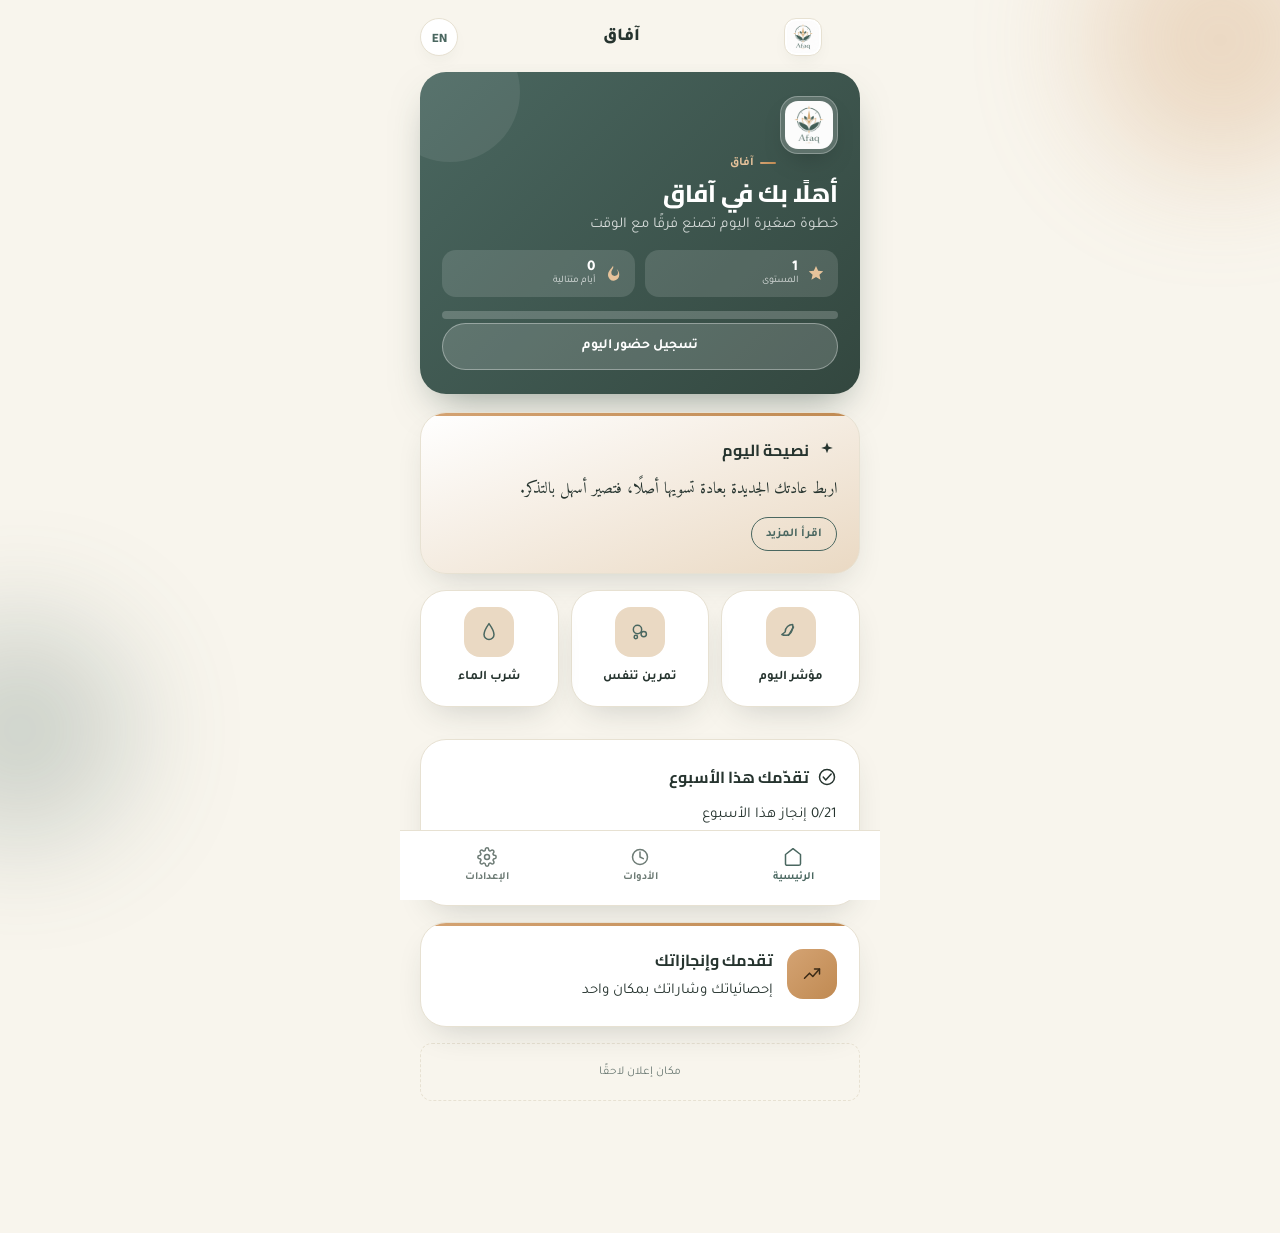
==== commit 075631ed: "Add files via upload" ====
--- a/index.html
+++ b/index.html
@@ -2295,11 +2295,25 @@
   document.documentElement.lang = storedLang;
   document.documentElement.dir = storedLang === 'ar' ? 'rtl' : 'ltr';
   document.getElementById('langToggleBtn').textContent = storedLang === 'ar' ? 'EN' : 'AR';
-  
+
   applyTheme(getData(K.THEME, 'light'));
   initReminder();
-  renderHome();
-  translateVisibleScreen();
+
+  // إصلاح مشكلة الصفحة الفارغة عند أول فتح:
+  // كان الكود يرسم محتوى الرئيسية فقط بدون إضافة class active إلى الشاشة.
+  // goTab('home') يفعل الشاشة + يرسم الرئيسية + يضبط شريط التنقل والترجمة.
+  goTab('home');
+
+  // طبقة أمان إضافية لو حدث أي تأخير في المتصفح أو الكاش.
+  requestAnimationFrame(() => {
+    const homeScreen = document.getElementById('screen-home');
+    const hasActiveScreen = document.querySelector('.screen.active');
+    if(!hasActiveScreen && homeScreen){
+      homeScreen.classList.add('active');
+      renderHome();
+    }
+    translateVisibleScreen();
+  });
 });
 </script>
 </body>
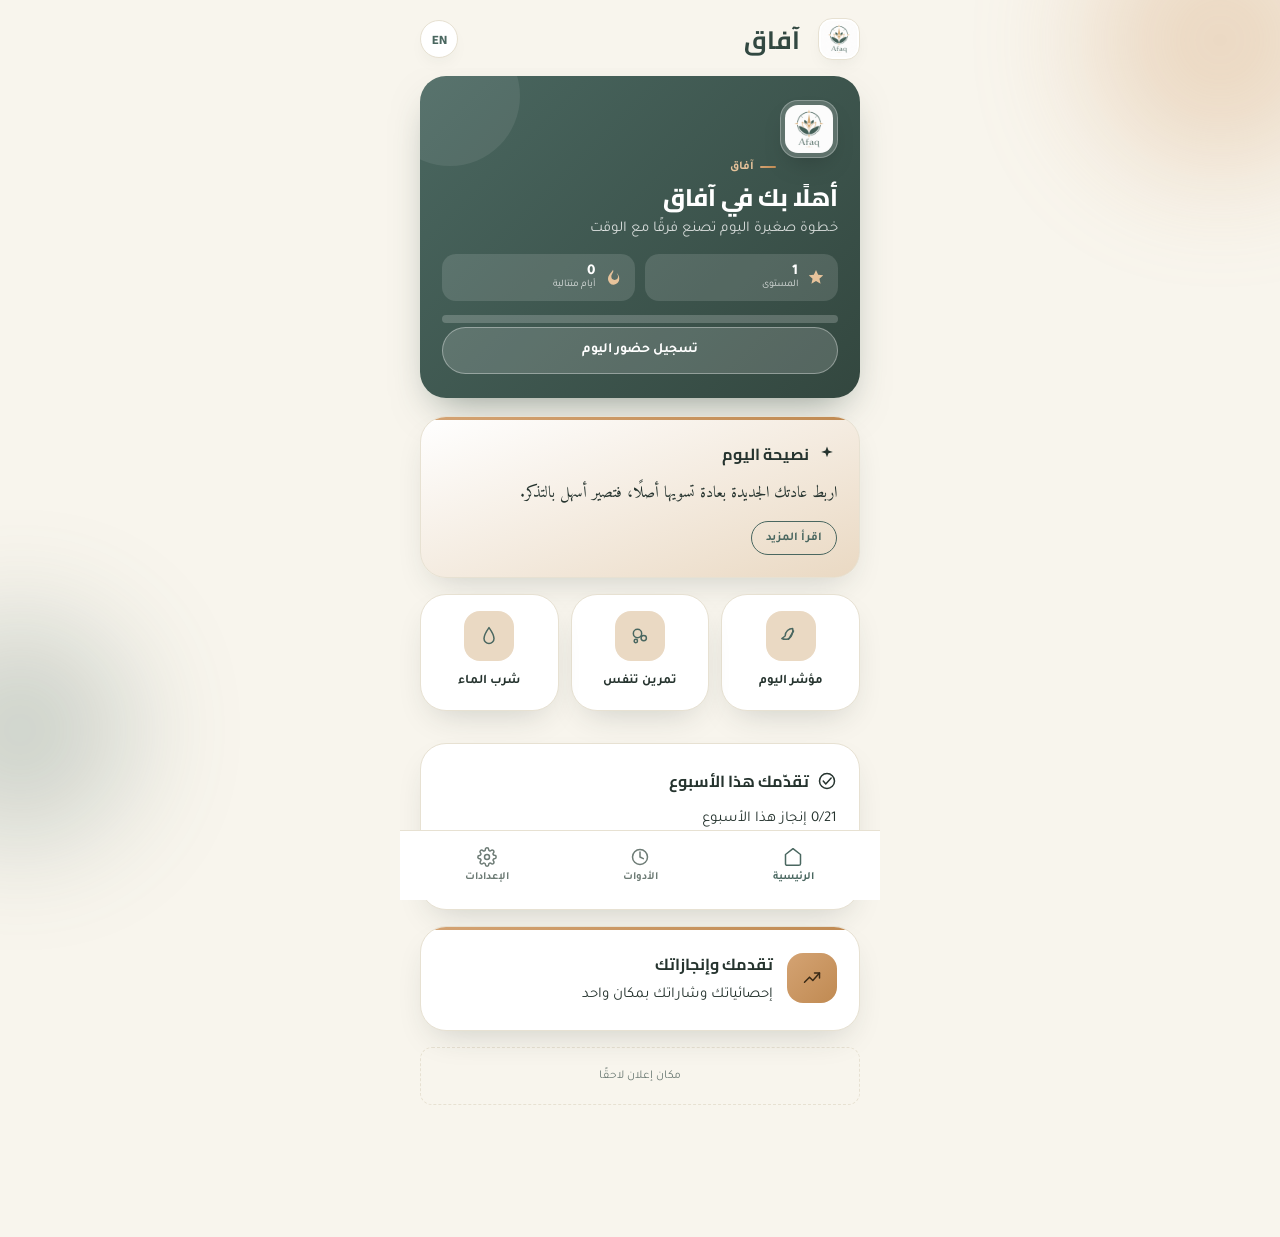
==== commit 5521361b: "Add files via upload" ====
--- a/index.html
+++ b/index.html
@@ -300,6 +300,62 @@
   .top-logo{ width:38px; height:38px; border-radius:12px; object-fit:cover; border:1px solid var(--border); background:var(--surface); box-shadow:var(--shadow-soft); padding:2px; flex-shrink:0; }
   .hero-logo{ width:58px; height:58px; border-radius:18px; object-fit:cover; background:rgba(255,255,255,0.18); border:1px solid rgba(255,255,255,0.28); padding:4px; box-shadow:0 12px 28px -14px rgba(0,0,0,0.35); margin-bottom:10px; position:relative; z-index:2; }
   [data-theme="dark"] .top-logo{background:#1E2622;}
+
+  /* ===== Header refinement: edge logo + luxury Afaq wordmark ===== */
+  .topbar{
+    justify-content:flex-start;
+    gap:10px;
+  }
+  .topbar .back-btn{
+    order:4;
+    margin-inline-start:4px;
+    flex-shrink:0;
+  }
+  .top-logo{
+    order:1;
+    width:42px;
+    height:42px;
+    border-radius:14px;
+    padding:2px;
+    object-fit:cover;
+    margin-inline-start:0;
+    margin-inline-end:8px;
+  }
+  .topbar .title{
+    order:2;
+    flex:1;
+    text-align:start;
+    font-family:'Amiri','Cairo',serif;
+    font-size:25px;
+    font-weight:700;
+    letter-spacing:.2px;
+    line-height:1;
+    color:var(--primary-dark);
+    text-shadow:0 1px 0 rgba(255,255,255,.35);
+  }
+  html[lang="en"] .topbar .title{
+    font-family:Georgia,'Times New Roman',serif;
+    font-size:23px;
+    font-style:italic;
+    font-weight:700;
+    letter-spacing:.4px;
+  }
+  .lang-btn{
+    order:3;
+    flex-shrink:0;
+    margin-inline-start:auto;
+  }
+  html[lang="ar"] .topbar{direction:rtl;}
+  html[lang="en"] .topbar{direction:ltr;}
+  html[lang="ar"] .top-logo{margin-right:0;margin-left:8px;}
+  html[lang="en"] .top-logo{margin-left:0;margin-right:8px;}
+  [data-theme="dark"] .topbar .title{color:var(--primary-dark);text-shadow:none;}
+  .privacy-open-btn{
+    margin-top:14px;
+    text-decoration:none;
+    width:100%;
+  }
+
   ::selection{ background:var(--accent-soft); }
 </style>
 </head>
@@ -347,7 +403,7 @@
 <div id="app">
 
   <div class="topbar" id="topbar">
-    <div class="back-btn" id="backBtn" style="visibility:hidden;" onclick="goBack()"><svg class="icon" viewBox="0 0 24 24" fill="none" stroke-width="2"><path d="M9 6l6 6-6 6"/></svg></div>
+    <div class="back-btn" id="backBtn" style="display:none;" onclick="goBack()"><svg class="icon" viewBox="0 0 24 24" fill="none" stroke-width="2"><path d="M9 6l6 6-6 6"/></svg></div>
     <img class="top-logo" id="topLogoImg" src="assets/icons/icon-192.png" alt="آفاق" onerror="this.style.display='none'">
     <div class="title" id="screenTitle" data-i18n="app_title">آفاق</div>
     <button class="lang-btn" id="langToggleBtn" onclick="toggleLanguage()" aria-label="Change language">EN</button>
@@ -492,7 +548,7 @@
       <p id="legalText" style="display:none;" data-i18n="legal_text">تطبيق آفاق مخصص لتطوير نمط الحياة، التأمل الذاتي، وبناء العادات اليومية. لا يقدم التطبيق تشخيصًا طبيًا أو علاجًا نفسيًا، ولا يغني عن استشارة مختص عند الحاجة.</p>
       <button class="btn btn-outline" id="legalBtn" onclick="showLegal()" data-i18n="show_disclaimer">عرض التنويه</button>
     </div>
-    <div class="card"><h3 data-i18n="privacy_policy">سياسة الخصوصية</h3><p class="muted" data-i18n="privacy_note">سيتم إضافة رابط سياسة الخصوصية هنا قبل النشر على المتجر. جميع بياناتك تُحفظ محليًا على جهازك فقط.</p></div>
+    <div class="card"><h3 data-i18n="privacy_policy">سياسة الخصوصية</h3><p class="muted" data-i18n="privacy_note">بياناتك تُحفظ محليًا على جهازك فقط، ويمكنك قراءة سياسة الخصوصية الكاملة من الزر أدناه.</p><a class="btn btn-outline privacy-open-btn" href="privacy.html" target="_blank" rel="noopener" data-i18n="open_privacy_policy">عرض سياسة الخصوصية الكاملة</a></div>
     <div class="card"><h3 data-i18n="local_data">البيانات المحلية</h3><p class="muted" style="margin-bottom:14px;" data-i18n="local_data_note">يمكنك مسح كل بيانات التطبيق المحفوظة على هذا الجهاز.</p><button class="btn btn-outline" onclick="clearAllData()" data-i18n="clear_data_btn">مسح البيانات المحلية</button></div>
     <div class="card"><h3 data-i18n="about_app">عن التطبيق</h3><p class="muted" data-i18n="app_version">آفاق | تطوير الحياة — الإصدار 3.0.0</p></div>
   </div>
@@ -836,7 +892,8 @@
     smart_notifications_title: 'إشعارات ذكية خلال اليوم', smart_notifications: 'تفعيل تذكيرات آفاق', notify_every: 'كل كم دقيقة؟',
     random_tips: 'نصائح عشوائية', habits: 'العادات', smart_notify_note: 'ملاحظة: في نسخة الويب الحالية تعمل التذكيرات عندما يكون التطبيق مفتوحًا.',
     legal_disclaimer: 'التنويه القانوني', legal_text: 'تطبيق آفاق مخصص لتطوير نمط الحياة، ولا يقدم تشخيصًا طبيًا أو علاجًا نفسيًا.',
-    show_disclaimer: 'عرض التنويه', privacy_policy: 'سياسة الخصوصية', privacy_note: 'بياناتك تُحفظ محليًا على جهازك فقط.',
+    show_disclaimer: 'عرض التنويه', privacy_policy: 'سياسة الخصوصية', privacy_note: 'بياناتك تُحفظ محليًا على جهازك فقط، ويمكنك قراءة سياسة الخصوصية الكاملة من الزر أدناه.',
+    open_privacy_policy: 'عرض سياسة الخصوصية الكاملة',
     local_data: 'البيانات المحلية', local_data_note: 'يمكنك مسح كل بيانات التطبيق المحفوظة على هذا الجهاز.',
     clear_data_btn: 'مسح البيانات المحلية', about_app: 'عن التطبيق', app_version: 'آفاق | تطوير الحياة — الإصدار 3.0.0',
     tip_card_sub: 'اضغط على البطاقة لاكتشاف نصيحة اليوم', discover_tip: 'اكتشف نصيحة اليوم', another_tip: 'نصيحة أخرى',
@@ -901,7 +958,8 @@
     smart_notifications_title: 'Smart Notifications', smart_notifications: 'Enable Afaq Reminders', notify_every: 'Every X minutes?',
     random_tips: 'Random Tips', habits: 'Habits', smart_notify_note: 'Note: In current web version notifications work while app is running.',
     legal_disclaimer: 'Legal Disclaimer', legal_text: 'Afaq app is for lifestyle tracking and development, not medical diagnosis.',
-    show_disclaimer: 'Show Disclaimer', privacy_policy: 'Privacy Policy', privacy_note: 'All data is stored locally on your device.',
+    show_disclaimer: 'Show Disclaimer', privacy_policy: 'Privacy Policy', privacy_note: 'All data is stored locally on your device. You can read the full Privacy Policy using the button below.',
+    open_privacy_policy: 'Open Full Privacy Policy',
     local_data: 'Local Data', local_data_note: 'You can wipe all saved application data from this device completely.',
     clear_data_btn: 'Clear Local Data', about_app: 'About App', app_version: 'Afaq | Life Design — Version 3.0.0',
     tip_card_sub: 'Click the card to discover today\'s tip', discover_tip: 'Discover today\'s tip', another_tip: 'Another Tip',
@@ -1054,7 +1112,7 @@
   document.getElementById('screenTitle').textContent = SCREEN_TITLES[currentL][name] || 'Afaq';
   
   const isTopLevel = (name === 'home' || name === 'tools' || name === 'settings');
-  document.getElementById('backBtn').style.visibility = isTopLevel ? 'hidden' : 'visible';
+  document.getElementById('backBtn').style.display = isTopLevel ? 'none' : 'flex';
   document.getElementById('bottomNav').style.display = isTopLevel ? 'flex' : 'none';
   window.scrollTo(0,0);
   if(name!=='breathing') resetBreathingUI();
